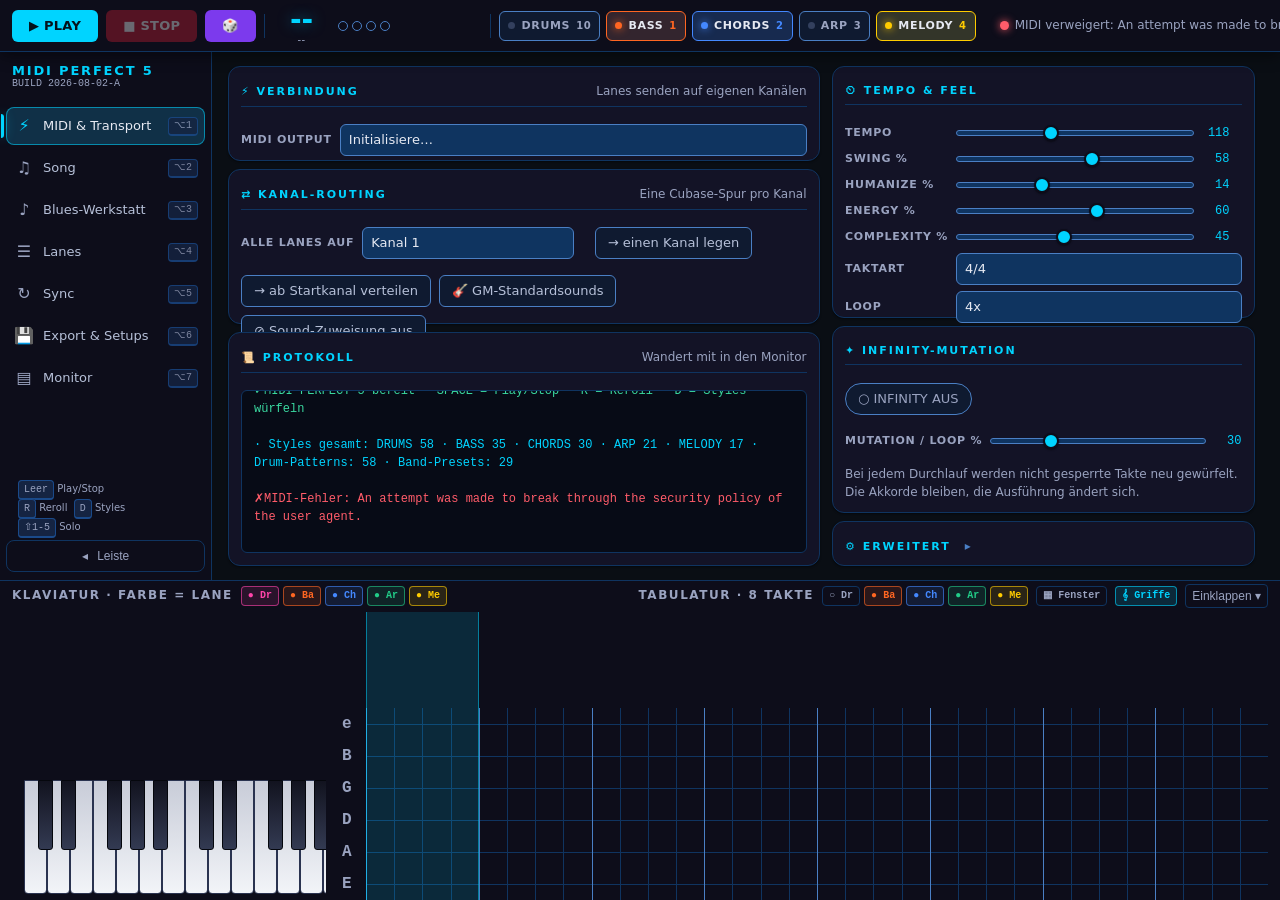
==== MIDI PERFECT 5.html @ cfafe973 "MIDI PERFECT 5 — Erstimport Einzeldatei-App plus Werkstatt-Quellen (build.py, engine.js, import.js, " ====
<!DOCTYPE html>
<html lang="de"><head><meta charset="UTF-8">
<title>MIDI PERFECT 5</title>
<meta name="viewport" content="width=device-width, initial-scale=1">
<style>
/* ============================================================================
   MIDI PERFECT 5 — Visuelles System und Layout
   Ein einzelner Stylesheet-Block, gedacht zum Einfügen in <style> der
   Single-File-HTML. Keine Abhängigkeiten, keine externen Schriften.
   Zielbrowser: Chrome/Edge (Web MIDI). Moderne CSS-Features ohne Fallback.

   Aufbau
     01 Tokens
     02 Registrierte Eigenschaften
     03 Grundlagen und Reset
     04 App-Raster (Transport / Seitenleiste / Inhalt / Piano)
     05 Transportleiste
     06 Seitenleiste
     07 Inhaltsbereich, Karten, Formularraster
     08 Bedienelemente
     09 Lane-Karte
     10 Takt-Kacheln, Vorschläge, Quintenzirkel
     11 Log, MIDI-Monitor, Kanal-Belegung
     12 Piano-Dock
     13 Hilfsklassen
     14 Bewegung reduzieren
   ========================================================================== */

/* ============================================================================
   01 TOKENS
   Alle Werte, die mehr als einmal vorkommen, stehen hier. Nichts im Rest der
   Datei greift auf rohe Hex-Werte zu — Ausnahme: die Lane-Identitätsfarben
   werden zusätzlich pro Lane über --lane gesetzt.
   ========================================================================== */
:root {
  color-scheme: dark;

  /* --- Flächen -------------------------------------------------------------
     Vier Ebenen, absichtlich flach gehalten: je tiefer die Fläche liegt,
     desto dunkler. Der Inhaltsbereich ist die HELLSTE grosse Fläche nicht —
     die Karten sind es. Das lenkt den Blick auf die Bedienelemente. */
  --c-app:        #0a0e14;   /* Fensterfläche hinter dem Inhalt              */
  --c-rail:       #0d0d1a;   /* Transportleiste, Seitenleiste, Piano-Dock    */
  --c-panel:      #131326;   /* Karten                                       */
  --c-panel-2:    #0f1a30;   /* verschachtelte Blöcke, Lane-Karten           */
  --c-sunken:     #070b16;   /* Log, Monitor — tiefer als alles andere       */
  --c-field:      #0f3460;   /* Füllung von select/input                     */
  --c-field-hi:   #14417a;   /* Füllung im Hover                             */

  /* --- Rahmen --------------------------------------------------------------
     KORREKTUR gegenüber MIDI PERFECT 2: der Bestandsrahmen #1a4a8a erreicht
     gegen die Kartenfläche nur 2.08:1 und verfehlt damit WCAG 1.4.11 (3:1 für
     die Grenze eines Bedienelements). #1a4a8a bleibt als rein dekorative
     Trennlinie erhalten; jede Grenze, die ein Bedienelement identifiziert,
     nutzt --c-border-ctl (#4a7fc4 = 4.46:1 gegen Karte, 3.05:1 gegen die
     Feldfüllung). */
  --c-border:      #1a4a8a;  /* dekorativ, trennt ohne zu bedeuten           */
  --c-border-soft: #0f3460;  /* Kartenkante, Abschnittslinien                */
  --c-border-ctl:  #4a7fc4;  /* Grenze aller Bedienelemente — 3:1 geprüft    */
  --c-border-hi:   #6f9fdb;  /* Hover-Grenze                                 */

  /* --- Text ----------------------------------------------------------------
     KORREKTUR: die Bestandswerte #5a5a72 (1.87:1) und #6b7796 (3.95:1) sind
     unlesbar bzw. grenzwertig. Die Skala hat nur noch drei Stufen, die
     unterste liegt bei 4.98:1 auf der hellsten Fläche. */
  --c-text:        #e6e9f2;  /* 11.9:1 auf Karte                             */
  --c-text-dim:    #b6c0d8;  /* 9.4:1  — Zweitrangiges, Hilfetext            */
  --c-text-mute:   #9aa3c0;  /* 7.3:1 auf Karte, 4.98:1 auf Feldfüllung      */
  --c-text-on-accent: #04121b; /* Text auf gefüllten Akzentflächen           */
  --c-text-disabled: #6f7a94;

  /* --- Akzent und Semantik ------------------------------------------------- */
  --c-accent:      #00d4ff;  /* Cyan, Leitfarbe                              */
  --c-accent-dim:  #0e6fa8;  /* Cyan gedeckt, für Verläufe                   */
  --c-accent-wash: color-mix(in srgb, var(--c-accent) 14%, transparent);
  --c-violet:      #a855f7;  /* Sekundär-Akzent (Mutation, Reharmonisierung) */
  --c-violet-text: #c9a6ff;  /* 9.0:1 — Violett als Schriftfarbe             */
  --c-violet-solid:#7c3aed;  /* gefüllte Fläche, Weiss darauf 5.70:1         */
  --c-ok:          #3ad9a0;
  --c-ok-solid:    #16794f;  /* Weiss darauf 5.41:1                          */
  --c-warn:        #ffcc00;
  --c-err:         #ff5c6a;  /* KORREKTUR: #ff4455 als Schrift nur 5.41:1 —  */
                             /* als Schrift ok, aber #ff5c6a liest sich auf  */
                             /* der Feldfüllung noch mit 4.16:1              */
  --c-err-solid:   #c81e33;  /* Weiss darauf 5.69:1 (statt #ff4455 = 3.38:1) */

  /* --- Lane-Identität (FIX, trägt Bedeutung, nie ändern) ------------------- */
  --lane-drums:  #ff44aa;
  --lane-bass:   #ff6622;
  --lane-chords: #4488ff;
  --lane-arp:    #22cc88;
  --lane-melody: #ffcc00;

  /* --- Fokus ---------------------------------------------------------------
     Zweifarbiger Ring: innen ein dunkler Trennring, aussen Hellcyan. So bleibt
     der Ring sowohl auf der dunklen Karte als auch auf einer cyanfarbenen
     Knopffläche sichtbar. Fokus wird NIE nur über Farbe angezeigt. */
  --c-focus:      #8ee9ff;
  --c-focus-halo: #04121b;
  --focus-w:      2px;

  /* --- Abstände (4er-Skala, zwei Zwischenschritte für Dichte) -------------- */
  --sp-0:  2px;
  --sp-1:  4px;
  --sp-2:  6px;
  --sp-3:  8px;
  --sp-4: 12px;
  --sp-5: 16px;
  --sp-6: 20px;
  --sp-7: 24px;
  --sp-8: 32px;

  /* --- Radien -------------------------------------------------------------- */
  --r-1: 4px;
  --r-2: 6px;
  --r-3: 8px;
  --r-4: 12px;
  --r-pill: 999px;

  /* --- Schrift -------------------------------------------------------------
     Systemstapel, keine Webfonts. Zahlen überall tabellarisch, damit der
     Takt-Zähler und die Reglerwerte nicht springen. */
  --ff: system-ui, "Segoe UI", -apple-system, Roboto, Arial, sans-serif;
  --ff-mono: ui-monospace, "Cascadia Mono", Menlo, Consolas, monospace;

  --fs-micro: 0.625rem;   /* 10px — nur Zahlen und <kbd>, nie Fliesstext     */
  --fs-tiny:  0.6875rem;  /* 11px — Feld-Etiketten in Grossbuchstaben        */
  --fs-sm:    0.75rem;    /* 12px — Hilfetext, Log                          */
  --fs-md:    0.8125rem;  /* 13px — Standard für Bedienelemente             */
  --fs-base:  0.875rem;   /* 14px — Fliesstext                              */
  --fs-lg:    1rem;
  --fs-xl:    1.25rem;
  --fs-ctr:   1.75rem;    /* Takt-Zähler                                    */

  --lh-tight: 1.2;
  --lh-base:  1.5;

  /* --- Schatten ------------------------------------------------------------
     Kein Leuchten als Standard. Das Bestandsdesign legte auf jede Karte einen
     cyanfarbenen Glow — bei sieben Bereichen erzeugt das Unruhe. Glow bleibt
     dem aktiven Zustand und dem Transport vorbehalten. */
  --sh-1: 0 1px 2px rgb(0 0 0 / .45);
  --sh-2: 0 4px 14px rgb(0 0 0 / .45);
  --sh-3: 0 12px 34px rgb(0 0 0 / .6);
  --glow-accent: 0 0 12px color-mix(in srgb, var(--c-accent) 45%, transparent);
  --glow-lane:   0 0 10px color-mix(in srgb, var(--lane, var(--c-accent)) 55%, transparent);

  /* --- Bewegung ------------------------------------------------------------ */
  --t-fast: 90ms;
  --t-base: 150ms;
  --t-slow: 240ms;
  --ease: cubic-bezier(.4, 0, .2, 1);

  /* --- Layout-Masse --------------------------------------------------------
     Höhenbudget bei 1440x900 (Vollbild):
       900 - 52 (Transport) - 104 (Piano) = 744px für den Inhalt,
       abzüglich 2x14px Polsterung = 716px netto.
     Im Fenstermodus (~790px Viewport) bleiben 606px; das Piano lässt sich
     dann auf 30px einklappen und man ist wieder bei 680px. */
  --h-transport:   52px;
  --w-rail:       200px;
  --w-rail-min:    56px;
  --h-piano:      232px;
  --h-piano-min:   30px;
  --pad-content:   14px;

  --h-ctl:      32px;   /* Mindest-Klickziel, gilt für ALLE Bedienelemente   */
  --h-ctl-lg:   38px;   /* Transport-Hauptknöpfe                            */
  --thumb:      18px;   /* Reglergriff, Vorgabe war mindestens 16px         */
  --track:       6px;

  /* Breite der Etikettenspalte im Formularraster. Englische Beschriftungen
     sind rund 20% länger — statt eines festen Wertes deckelt fit-content()
     die Spalte, sodass lange Etiketten umbrechen statt das Raster zu sprengen. */
  --label-max: 9.5rem;
}

/* Englisch: mehr Deckel für die Etikettenspalte, gleiche Rasterstruktur.
   Wird über <html lang="en"> oder [data-lang="en"] geschaltet. */
:root:lang(en),
:root[data-lang="en"] { --label-max: 11.5rem; }

/* Dichtemodus als Design-Token höherer Ordnung. Container-Stilabfragen weiter
   unten reagieren darauf, ohne dass Markup-Klassen nötig sind. */
:root { --density: kompakt; }

/* ============================================================================
   02 REGISTRIERTE EIGENSCHAFTEN
   --lane und --fill müssen typisiert sein, damit sie animierbar bzw. in
   Verläufen interpolierbar sind.
   ========================================================================== */
@property --lane {
  syntax: "<color>"; inherits: true; initial-value: #00d4ff;
}
@property --fill {
  syntax: "<percentage>"; inherits: false; initial-value: 0%;
}

/* ============================================================================
   03 GRUNDLAGEN
   ========================================================================== */
*, *::before, *::after { box-sizing: border-box; }

/* interpolate-size erlaubt Übergänge auf height:auto — genutzt vom Piano-Dock
   und von einklappbaren Karten. */
html { interpolate-size: allow-keywords; }

html, body { block-size: 100%; }

body {
  margin: 0;
  background: var(--c-app);
  color: var(--c-text);
  font-family: var(--ff);
  font-size: var(--fs-base);
  line-height: var(--lh-base);
  font-variant-numeric: tabular-nums;
  accent-color: var(--c-accent);
  overflow: clip;              /* Die Seite selbst scrollt nie. */
  -webkit-font-smoothing: antialiased;
}

/* Bündigere Etiketten ohne Zeilenkasten-Überhang; spart in dichten Rastern
   pro Zeile rund 2px. Nur wo unterstützt. */
@supports (text-box: trim-both cap alphabetic) {
  .lbl, .card-title, .rail-item, .chip, .btn { text-box: trim-both cap alphabetic; }
}

::selection { background: color-mix(in srgb, var(--c-accent) 35%, transparent); }

/* Rollbalken sind Teil des Themas, nicht des Betriebssystems. */
* {
  scrollbar-width: thin;
  scrollbar-color: var(--c-border-ctl) transparent;
}

kbd {
  font-family: var(--ff-mono);
  font-size: var(--fs-micro);
  line-height: 1;
  padding: 3px 5px;
  border-radius: var(--r-1);
  background: #152442;
  border: 1px solid var(--c-border);
  border-block-end-width: 2px;
  color: var(--c-text-mute);   /* 6.14:1 */
  white-space: nowrap;
}

/* --- Fokus, global -------------------------------------------------------
   :focus-visible statt :focus, damit Mausklicks keinen Ring hinterlassen.
   Der Ring ist eine Kontur PLUS ein dunkler Innenring — er trägt für sich
   allein, unabhängig von Farbwahrnehmung. */
:where(a, button, select, input, textarea, summary, [tabindex]):focus-visible,
.chip:focus-visible,
.rail-item:focus-visible {
  outline: var(--focus-w) solid var(--c-focus);
  outline-offset: 2px;
  box-shadow: 0 0 0 2px var(--c-focus-halo);
  z-index: 3;                  /* Ring niemals von Nachbarn überdeckt. */
}
/* Tastaturfokus im Inhalt darf nicht am Rand kleben. */
.content { scroll-padding: var(--sp-6); }

/* ============================================================================
   04 APP-RASTER
   Zwei Spalten, drei Zeilen. Transport und Piano spannen über beide Spalten,
   damit Transport und Klaviatur unabhängig vom Bereich stehen bleiben.

     +----------------------------------------------+  52px
     |               transport                      |
     +--------+-------------------------------------+
     | rail   |            content                  |  1fr
     |        |                                     |
     +--------+-------------------------------------+
     |               piano                          |  104px
     +----------------------------------------------+
   ========================================================================== */
.app {
  display: grid;
  block-size: 100dvb;
  grid-template-columns: var(--w-rail) minmax(0, 1fr);
  grid-template-rows: var(--h-transport) minmax(0, 1fr) auto;
  grid-template-areas:
    "transport transport"
    "rail      content"
    "piano     piano";
  transition: grid-template-columns var(--t-slow) var(--ease);
}
/* Seitenleiste eingeklappt: nur noch Symbole. :has() spart eine Klasse am
   Wurzelelement — der Zustand lebt am Schalter, wo er hingehört. */
.app:has(.rail-toggle[aria-expanded="false"]) { --w-rail: var(--w-rail-min); }

.transport { grid-area: transport; }
.rail      { grid-area: rail; }
.content   { grid-area: content; }
.piano-dock{ grid-area: piano; }

/* ============================================================================
   05 TRANSPORTLEISTE
   Steht immer. Enthält nur, was beim Spielen im Blick bleiben muss:
   Play/Stop/Reroll, Takt-Zähler, vier Beat-Punkte, fünf Lane-Kürzel,
   Sprachumschalter. Alles Weitere gehört in den Inhalt.
   ========================================================================== */
.transport {
  display: flex;
  align-items: center;
  gap: var(--sp-3);
  padding-inline: var(--sp-4);
  background: var(--c-rail);
  border-block-end: 1px solid var(--c-border-soft);
  box-shadow: var(--sh-2);
  position: relative;
  z-index: 40;
}
/* Läuft die Wiedergabe, bekommt die Leiste eine cyanfarbene Oberkante —
   peripher wahrnehmbar, ohne dass man hinsehen muss. */
.transport::after {
  content: "";
  position: absolute; inset-inline: 0; inset-block-start: 0;
  block-size: 2px;
  background: var(--c-accent);
  box-shadow: var(--glow-accent);
  opacity: 0;
  transition: opacity var(--t-base) var(--ease);
}
.app[data-playing="true"] .transport::after { opacity: 1; }

.transport-sep {
  inline-size: 1px; block-size: 24px;
  background: var(--c-border-soft);
  flex: none;
}
.transport-spacer { flex: 1 1 auto; min-inline-size: var(--sp-3); }

/* --- Takt-Zähler ---------------------------------------------------------- */
.counter {
  display: grid;
  justify-items: center;
  align-content: center;
  min-inline-size: 6.5ch;          /* ch statt px: hält bei "128.4" die Breite */
  padding-inline: var(--sp-2);
  line-height: 1;
}
.counter-bar {
  font-size: var(--fs-ctr);
  font-weight: 700;
  color: var(--c-accent);
  letter-spacing: .02em;
  text-shadow: 0 0 14px color-mix(in srgb, var(--c-accent) 50%, transparent);
}
.counter-sub {
  font-size: var(--fs-micro);
  color: var(--c-text-mute);
  letter-spacing: .08em;
  text-transform: uppercase;
}

/* --- Beat-Punkte ---------------------------------------------------------- */
.beats { display: flex; gap: var(--sp-2); flex: none; }
.beat {
  inline-size: 12px; block-size: 12px;
  border-radius: 50%;
  background: transparent;
  border: 2px solid var(--c-border-ctl);   /* 4.7:1 gegen die Leiste */
  transition: background var(--t-fast) linear, box-shadow var(--t-fast) linear;
}
.beat.is-on {
  background: var(--c-accent);
  border-color: var(--c-accent);
  box-shadow: var(--glow-accent);
}
/* Die Eins ist grösser — die Taktgrenze erkennt man so aus dem Augenwinkel. */
.beat:first-child { inline-size: 14px; block-size: 14px; }

/* --- Lane-Kürzel ---------------------------------------------------------- */
.transport-lanes { display: flex; gap: var(--sp-1); flex: none; }
.lane-key {
  --lane: var(--c-accent);
  display: inline-flex; align-items: center; gap: var(--sp-1);
  block-size: var(--h-ctl);
  padding-inline: var(--sp-3);
  border-radius: var(--r-2);
  background: var(--c-panel-2);
  border: 1px solid var(--c-border-ctl);
  color: var(--c-text-dim);
  font: 600 var(--fs-tiny)/1 var(--ff);
  letter-spacing: .08em;
  cursor: pointer;
  transition: border-color var(--t-base) var(--ease),
              color var(--t-base) var(--ease),
              background var(--t-base) var(--ease);
}
.lane-key::before {                       /* Zustandspunkt */
  content: "";
  inline-size: 8px; block-size: 8px; border-radius: 50%;
  background: var(--c-border-ctl);
  transition: background var(--t-base) var(--ease), box-shadow var(--t-base) var(--ease);
}
.lane-key:hover { border-color: var(--lane); color: var(--c-text); }
.lane-key[aria-pressed="true"] {
  background: color-mix(in srgb, var(--lane) 16%, var(--c-panel-2));
  border-color: var(--lane);
  color: var(--c-text);
}
.lane-key[aria-pressed="true"]::before {
  background: var(--lane);
  box-shadow: var(--glow-lane);
}
.lane-key kbd { margin-inline-start: var(--sp-1); }

/* --- Sprachumschalter ----------------------------------------------------- */
.lang-toggle {
  display: inline-flex; align-items: center;
  block-size: var(--h-ctl);
  padding-inline: var(--sp-3);
  border-radius: var(--r-2);
  background: transparent;
  border: 1px solid var(--c-border-ctl);
  color: var(--c-text-dim);
  font: 600 var(--fs-tiny)/1 var(--ff);
  letter-spacing: .1em;
  cursor: pointer;
}
.lang-toggle b { color: var(--c-accent); font-weight: 700; }
.lang-toggle:hover { border-color: var(--c-border-hi); color: var(--c-text); }

/* ============================================================================
   06 SEITENLEISTE
   Sieben Bereiche, feste Reihenfolge, Ziffer 1-7 als Kürzel. Der aktive
   Eintrag wird über DREI Merkmale markiert: Farbe, Füllung und eine
   Randmarke — nicht über Farbe allein.
   ========================================================================== */
.rail {
  display: flex;
  flex-direction: column;
  gap: var(--sp-1);
  padding: var(--sp-3) var(--sp-2);
  background: var(--c-rail);
  border-inline-end: 1px solid var(--c-border-soft);
  overflow: clip;
  container-type: inline-size;
  z-index: 30;
}
.rail-brand {
  display: flex; align-items: center; gap: var(--sp-2);
  padding: var(--sp-1) var(--sp-2) var(--sp-4);
  color: var(--c-accent);
  font: 700 var(--fs-md)/1 var(--ff);
  letter-spacing: .14em;
  white-space: nowrap;
}
.rail-brand small {
  display: block;
  font: 400 var(--fs-micro)/1.4 var(--ff-mono);
  letter-spacing: 0;
  color: var(--c-text-mute);
}

.rail-item {
  display: grid;
  grid-template-columns: 22px minmax(0, 1fr) auto;
  align-items: center;
  gap: var(--sp-3);
  min-block-size: 38px;
  padding-inline: var(--sp-2);
  border: 1px solid transparent;
  border-radius: var(--r-3);
  background: none;
  color: var(--c-text-dim);
  font: 500 var(--fs-md)/1.15 var(--ff);
  text-align: start;
  cursor: pointer;
  position: relative;
  transition: background var(--t-base) var(--ease),
              color var(--t-base) var(--ease),
              border-color var(--t-base) var(--ease);
}
.rail-item .ico {
  font-size: var(--fs-lg);
  line-height: 1;
  text-align: center;
  color: var(--c-text-mute);
  transition: color var(--t-base) var(--ease);
}
.rail-item .label { overflow: hidden; text-overflow: ellipsis; white-space: nowrap; }
.rail-item kbd { opacity: .8; }

.rail-item:hover {
  background: color-mix(in srgb, var(--c-accent) 8%, transparent);
  color: var(--c-text);
  border-color: var(--c-border-soft);
}
.rail-item:hover .ico { color: var(--c-text-dim); }

.rail-item[aria-current="page"] {
  background: color-mix(in srgb, var(--c-accent) 15%, var(--c-panel));
  border-color: color-mix(in srgb, var(--c-accent) 55%, transparent);
  color: var(--c-text);
  font-weight: 600;
}
.rail-item[aria-current="page"] .ico { color: var(--c-accent); }
/* Randmarke: zweites, farbunabhängiges Merkmal des aktiven Zustands. */
.rail-item[aria-current="page"]::before {
  content: "";
  position: absolute;
  inset-block: 6px;
  inset-inline-start: calc(var(--sp-2) * -1);
  inline-size: 3px;
  border-radius: 0 var(--r-1) var(--r-1) 0;
  background: var(--c-accent);
  box-shadow: var(--glow-accent);
}

/* Der Bereich mit ungespeicherten/aktiven Sonderzuständen bekommt einen Punkt
   (z.B. Infinity läuft, Clock sendet). Attribut statt Klasse. */
.rail-item[data-flag]::after {
  content: "";
  inline-size: 6px; block-size: 6px; border-radius: 50%;
  background: var(--c-violet);
  justify-self: end;
}
.rail-item[data-flag="ok"]::after   { background: var(--c-ok); }
.rail-item[data-flag="warn"]::after { background: var(--c-warn); }
.rail-item[data-flag="err"]::after  { background: var(--c-err); }

.rail-spacer { flex: 1 1 auto; }

.rail-toggle {
  display: flex; align-items: center; justify-content: center; gap: var(--sp-2);
  min-block-size: var(--h-ctl);
  border: 1px solid var(--c-border-soft);
  border-radius: var(--r-3);
  background: none;
  color: var(--c-text-mute);
  font-size: var(--fs-sm);
  cursor: pointer;
}
.rail-toggle:hover { color: var(--c-text); border-color: var(--c-border-ctl); }

/* Eingeklappt: Container-Abfrage statt Klassenkaskade. Unter 96px Breite
   verschwinden Beschriftung und Kürzel, das Symbol zentriert sich. */
@container (inline-size < 96px) {
  .rail-item { grid-template-columns: 1fr; justify-items: center; padding-inline: 0; }
  .rail-item .label, .rail-item kbd { display: none; }
  .rail-brand { justify-content: center; }
  .rail-brand span, .rail-brand small { display: none; }
  .rail-toggle .label { display: none; }
}

/* Beschriftung als angeheftete Sprechblase, wenn die Leiste eingeklappt ist.
   Anchor Positioning erspart die Berechnung in JS. */
/* anchor-scope begrenzt den Namen auf den jeweiligen Eintrag — ohne das
   würden alle Sprechblasen am letzten Eintrag hängen. */
.rail-item { anchor-name: --rail-anchor; anchor-scope: --rail-anchor; }
.rail-item .tip {
  position: fixed;
  position-anchor: --rail-anchor;
  position-area: inline-end center;
  margin-inline-start: var(--sp-2);
  padding: var(--sp-1) var(--sp-3);
  border-radius: var(--r-2);
  background: var(--c-panel);
  border: 1px solid var(--c-border-ctl);
  box-shadow: var(--sh-3);
  color: var(--c-text);
  font-size: var(--fs-sm);
  white-space: nowrap;
  opacity: 0; pointer-events: none;
  transition: opacity var(--t-fast) var(--ease);
}
@container (inline-size < 96px) {
  .rail-item:hover .tip, .rail-item:focus-visible .tip { opacity: 1; }
}

/* ============================================================================
   07 INHALTSBEREICH, KARTEN, FORMULARRASTER
   Genau ein Bereich ist sichtbar. Der Inhalt scrollt nur im Notfall — die
   Bereichslayouts sind so gerechnet, dass sie in 716px Höhe passen.
   ========================================================================== */
.content {
  padding: var(--pad-content) var(--sp-5);
  overflow: hidden auto;
  scrollbar-gutter: stable;
  overscroll-behavior: contain;
  background: var(--c-app);
  position: relative;
}
/* Bereiche werden über [hidden] geschaltet, nicht über display-Klassen —
   dann greifen auch Suchfunktion und Fokusreihenfolge korrekt. */
.view[hidden] { display: none; }
.view {
  display: grid;
  gap: var(--sp-4);
  align-content: start;
  min-block-size: 100%;
  animation: view-in var(--t-slow) var(--ease);
}
@keyframes view-in { from { opacity: 0; translate: 0 6px; } }

/* Bereichslayouts. Spaltenzahlen sind auf 1212px netto Inhaltsbreite
   gerechnet — Begründung steht in SPEC.md. */
.view--midi   { grid-template-columns: 7fr 5fr; }
/* Song: erste Spalte fest für den Quintenzirkel, dahinter zwei gleiche
   Spalten. Akkordzeile und Takt-Kacheln spannen mit .card--full über alle
   drei — sonst passt der Bereich bei 32 Takten nicht in 716px. */
.view--song   { grid-template-columns: 300px repeat(2, minmax(0, 1fr)); }
.view--blues  { grid-template-columns: repeat(3, minmax(0, 1fr)); }
.view--lanes  { grid-template-columns: minmax(0, 1fr); gap: var(--sp-3); }
.view--sync   { grid-template-columns: repeat(3, minmax(0, 1fr)); }
.view--export { grid-template-columns: repeat(2, minmax(0, 1fr)); }
/* Monitor: Kopfzeile fest, darunter zwei gleich hohe Protokollflächen, die
   den Rest ausfüllen. minmax(0,1fr) ist Pflicht, sonst wachsen sie über den
   Container hinaus. */
.view--monitor {
  grid-template-columns: repeat(2, minmax(0, 1fr));
  grid-template-rows: auto minmax(0, 1fr);
  block-size: 100%;
}

/* --- Karte ---------------------------------------------------------------- */
.card {
  display: flex;
  flex-direction: column;
  gap: var(--sp-3);
  min-inline-size: 0;
  min-block-size: 0;
  padding: var(--sp-3) var(--sp-4) var(--sp-4);
  background: var(--c-panel);
  border: 1px solid var(--c-border-soft);
  border-radius: var(--r-4);
  box-shadow: var(--sh-1);
  container: card / inline-size;
}
/* Spalte aus mehreren Karten innerhalb eines Bereichs. Direktes Kind von
   .view, damit die Rasterspalten des Bereichs erhalten bleiben. */
.col {
  display: grid;
  gap: var(--sp-4);
  align-content: start;
  min-inline-size: 0;
  min-block-size: 0;
}
.col--fill { grid-template-rows: auto auto minmax(0, 1fr); align-content: stretch; }

.card--flush { padding: 0; overflow: clip; }
.card--fill  { min-block-size: 0; }          /* füllt die Rasterzeile        */
.card--span2 { grid-column: span 2; }
.card--span3 { grid-column: span 3; }
.card--full  { grid-column: 1 / -1; }

.card-title {
  display: flex; align-items: baseline; gap: var(--sp-3);
  padding-block-end: var(--sp-2);
  border-block-end: 1px solid var(--c-border-soft);
  color: var(--c-accent);
  font: 700 var(--fs-tiny)/1.3 var(--ff);
  letter-spacing: .18em;
  text-transform: uppercase;
}
.card-title .hint {
  margin-inline-start: auto;
  color: var(--c-text-mute);
  font: 400 var(--fs-sm)/1.3 var(--ff);
  letter-spacing: 0;
  text-transform: none;
  text-align: end;
}
/* Einklappbare Karte über <details>. Der Pfeil ist ein Unicode-Zeichen, kein
   Emoji und kein Bild. */
details.card > summary { list-style: none; cursor: pointer; }
details.card > summary::-webkit-details-marker { display: none; }
details.card > summary .card-title::after {
  content: "\25BE"; margin-inline-start: var(--sp-2);
  color: var(--c-border-ctl); font-size: var(--fs-sm);
}
details.card:not([open]) > summary .card-title { border-block-end: none; padding-block-end: 0; }
details.card:not([open]) > summary .card-title::after { content: "\25B8"; }

/* Abschnittsüberschrift innerhalb einer Karte — leichter als ein Kartentitel. */
.section-head {
  display: flex; align-items: center; gap: var(--sp-2);
  margin-block-start: var(--sp-1);
  color: var(--c-text-dim);
  font: 600 var(--fs-tiny)/1.3 var(--ff);
  letter-spacing: .12em;
  text-transform: uppercase;
}
.section-head::after {
  content: ""; flex: 1 1 auto; block-size: 1px;
  background: var(--c-border-soft);
}

/* --- Formularraster -------------------------------------------------------
   Etikett und Bedienelement stehen NEBENEINANDER, nicht übereinander. Das
   spart pro Paar rund 17px Höhe — bei 14 Paaren eine ganze Kartenhöhe.
   Die Etikettenspalte ist inhaltsabhängig, aber gedeckelt: lange englische
   Beschriftungen brechen um, statt das Raster zu verschieben.               */
.form {
  display: grid;
  grid-template-columns: repeat(var(--cols, 1),
                          fit-content(var(--label-max)) minmax(0, 1fr));
  align-items: center;
  column-gap: var(--sp-3);
  row-gap: var(--sp-2);
}
.form--2 { --cols: 2; }
.form--3 { --cols: 3; }
.form--4 { --cols: 4; }
/* Spaltenabstand zwischen Paaren grösser als zwischen Etikett und Element,
   damit die Zuordnung eindeutig bleibt. */
.form--2, .form--3, .form--4 { column-gap: var(--sp-3); }
/* Jedes zweite Kind ist ein Bedienelement. Alle ausser dem letzten bekommen
   einen zusätzlichen Rechtsabstand — so ist der Abstand ZWISCHEN zwei Paaren
   grösser als der zwischen Etikett und Element und die Zuordnung bleibt
   eindeutig, ohne dass ein Wrapper-Element nötig wäre. */
.form--2 > *:nth-child(2n):not(:last-child),
.form--3 > *:nth-child(2n):not(:last-child),
.form--4 > *:nth-child(2n):not(:last-child) { margin-inline-end: var(--sp-4); }

.lbl {
  color: var(--c-text-mute);
  font: 600 var(--fs-tiny)/1.25 var(--ff);
  letter-spacing: .07em;
  text-transform: uppercase;
  text-wrap: balance;
  justify-self: start;
}
.lbl[data-required]::after { content: "\00A0*"; color: var(--c-warn); }

/* Ein Paar, das über die volle Rasterbreite geht (z.B. die Akkordzeile). */
.form > .span-all { grid-column: 2 / -1; }
.form > .row-all  { grid-column: 1 / -1; }

/* Stapelvariante für Fälle, in denen das Etikett zwingend über dem Element
   stehen muss (sehr breite Felder, Textbereiche). */
.field {
  display: grid; gap: var(--sp-1); min-inline-size: 0;
}
.field > .lbl { justify-self: start; }

/* Zeile aus gleichrangigen Elementen ohne Etiketten (Knopfgruppen). */
.row {
  display: flex; flex-wrap: wrap; align-items: center;
  gap: var(--sp-2);
}
.row--end { justify-content: flex-end; }
.row--tight { gap: var(--sp-1); }

/* Hilfetext. Immer --c-text-mute oder heller, nie kleiner als 12px. */
.hint {
  color: var(--c-text-mute);
  font-size: var(--fs-sm);
  line-height: 1.45;
  text-wrap: pretty;
}
.hint b { color: var(--c-text-dim); font-weight: 600; }
.hint--warn { color: var(--c-warn); }
.hint--ok   { color: var(--c-ok); }
.hint--err  { color: var(--c-err); }

/* Karte reagiert auf ihre eigene Breite: wird sie schmal (z.B. Seitenleiste
   aufgeklappt plus dreispaltiger Bereich), fällt das Formular auf eine
   Spalte zurück, statt Etiketten zu quetschen. */
@container card (inline-size < 340px) {
  .form--2, .form--3, .form--4 { --cols: 1; }
}
@container card (inline-size < 240px) {
  .form { grid-template-columns: minmax(0, 1fr); }
  .form > .lbl { grid-column: 1; }
}

/* ============================================================================
   08 BEDIENELEMENTE
   ========================================================================== */

/* --- select / input ------------------------------------------------------- */
select,
input[type="text"],
input[type="number"],
input[type="search"] {
  min-block-size: var(--h-ctl);
  inline-size: 100%;
  min-inline-size: 0;
  padding-inline: var(--sp-3);
  padding-block: 0;
  border: 1px solid var(--c-border-ctl);
  border-radius: var(--r-2);
  background: var(--c-field);
  color: var(--c-text);
  font: 400 var(--fs-md)/1 var(--ff);
  transition: border-color var(--t-base) var(--ease),
              background var(--t-base) var(--ease);
}
select {
  appearance: none;
  padding-inline-end: calc(var(--sp-3) + 14px);
  cursor: pointer;
  /* Unicode-Pfeil als Hintergrundzeichnung, kein Bild, kein Emoji. */
  background-image: linear-gradient(45deg, transparent 50%, var(--c-text-dim) 50%),
                    linear-gradient(135deg, var(--c-text-dim) 50%, transparent 50%);
  background-position: right 14px center, right 9px center;
  background-size: 5px 5px, 5px 5px;
  background-repeat: no-repeat;
}
select:hover,
input[type="text"]:hover,
input[type="number"]:hover { background-color: var(--c-field-hi); border-color: var(--c-border-hi); }
select:focus-visible,
input:focus-visible { border-color: var(--c-accent); }

input[type="text"], input[type="number"] { cursor: text; }
input::placeholder { color: var(--c-text-mute); opacity: 1; }

/* Zahlenfelder: schmal, rechtsbündig, ohne Spinner-Sprünge im Layout. */
input[type="number"] { text-align: end; }
.num-sm { inline-size: 5.5ch; }
.num-md { inline-size: 8ch; }

/* Monospace-Eingabe für die Akkordzeile — Zeichenbreite = Taktraster. */
.input-mono {
  font-family: var(--ff-mono);
  font-size: var(--fs-base);
  letter-spacing: .06em;
  min-block-size: var(--h-ctl-lg);
}

/* Ungültige Eingabe erst NACH Interaktion melden. */
input:user-invalid { border-color: var(--c-err); }
.form:has(input:user-invalid) .error-note { display: block; }
.error-note { display: none; color: var(--c-err); font-size: var(--fs-sm); }

:disabled,
[aria-disabled="true"] {
  opacity: .45;
  cursor: not-allowed;
  filter: saturate(.5);
}
select:disabled, input:disabled { background: var(--c-panel-2); color: var(--c-text-disabled); }

/* --- Regler ---------------------------------------------------------------
   Vollständig eigengezeichnet, weil accent-color weder Bahnhöhe noch
   Griffgrösse steuert. Der gefüllte Anteil kommt aus --fill; JS setzt
   el.style.setProperty('--fill', pct + '%') im input-Ereignis.            */
.slider {
  display: grid;
  grid-template-columns: minmax(0, 1fr) auto;
  align-items: center;
  gap: var(--sp-2);
  min-inline-size: 0;
}
input[type="range"] {
  appearance: none;
  inline-size: 100%;
  min-inline-size: 60px;
  block-size: var(--h-ctl);      /* Klickziel bleibt 32px hoch, sichtbare  */
  background: transparent;        /* Bahn ist schlanker.                    */
  cursor: pointer;
  margin: 0;
}
input[type="range"]::-webkit-slider-runnable-track {
  block-size: var(--track);
  border-radius: var(--r-pill);
  border: 1px solid var(--c-border-ctl);   /* 3:1-Grenze der Bahn */
  background:
    linear-gradient(90deg,
      var(--c-accent) 0 var(--fill),
      color-mix(in srgb, var(--c-border-ctl) 40%, var(--c-sunken)) var(--fill) 100%);
}
input[type="range"]::-webkit-slider-thumb {
  appearance: none;
  inline-size: var(--thumb); block-size: var(--thumb);
  margin-block-start: calc((var(--track) - var(--thumb)) / 2 - 1px);
  border-radius: 50%;
  background: linear-gradient(180deg, #ffffff 0%, var(--c-accent) 55%, var(--c-accent-dim) 100%);
  border: 1px solid var(--c-focus-halo);
  box-shadow: var(--sh-1);
  transition: scale var(--t-fast) var(--ease), box-shadow var(--t-fast) var(--ease);
}
input[type="range"]:hover::-webkit-slider-thumb { scale: 1.12; box-shadow: var(--glow-accent); }
input[type="range"]:active::-webkit-slider-thumb { scale: 1.2; }
input[type="range"]:disabled::-webkit-slider-thumb { background: var(--c-text-disabled); }

/* Regler in Lane-Farbe: --lane wird auf der Lane-Karte gesetzt und vererbt. */
.lane-card input[type="range"]::-webkit-slider-runnable-track {
  background:
    linear-gradient(90deg,
      var(--lane) 0 var(--fill),
      color-mix(in srgb, var(--c-border-ctl) 40%, var(--c-sunken)) var(--fill) 100%);
}
.lane-card input[type="range"]::-webkit-slider-thumb {
  background: linear-gradient(180deg, #ffffff 0%, var(--lane) 60%,
              color-mix(in srgb, var(--lane) 60%, #000) 100%);
}

/* Wertanzeige neben dem Regler. Feste Zeichenbreite, damit nichts springt. */
.slider-val {
  min-inline-size: 4ch;
  text-align: end;
  color: var(--c-accent);
  font: 600 var(--fs-md)/1 var(--ff-mono);
}
.lane-card .slider-val { color: var(--lane); }
.slider-val small { color: var(--c-text-mute); font-weight: 400; }

/* --- Schalter-Chip (an/aus) -----------------------------------------------
   Zustand über Füllung + Rahmen + führendes Unicode-Zeichen. Die Anwendung
   tauscht ● / ○ selbst aus; CSS verlässt sich nicht darauf.               */
.chip {
  display: inline-flex; align-items: center; gap: var(--sp-2);
  min-block-size: var(--h-ctl);
  padding-inline: var(--sp-3);
  border: 1px solid var(--c-border-ctl);
  border-radius: var(--r-pill);
  background: var(--c-panel-2);
  color: var(--c-text-dim);
  font: 500 var(--fs-md)/1 var(--ff);
  white-space: nowrap;
  cursor: pointer;
  user-select: none;
  transition: background var(--t-base) var(--ease),
              border-color var(--t-base) var(--ease),
              color var(--t-base) var(--ease);
}
.chip:hover { border-color: var(--c-border-hi); color: var(--c-text); }
.chip[aria-pressed="true"] {
  background: color-mix(in srgb, var(--c-accent) 18%, var(--c-panel-2));
  border-color: var(--c-accent);
  color: var(--c-accent);
}
.chip[aria-pressed="true"]:hover { background: color-mix(in srgb, var(--c-accent) 26%, var(--c-panel-2)); }

/* Semantische Chip-Varianten. */
.chip--lock[aria-pressed="true"] {
  background: color-mix(in srgb, var(--c-warn) 16%, var(--c-panel-2));
  border-color: var(--c-warn); color: var(--c-warn);
}
.chip--inf[aria-pressed="true"] {
  background: color-mix(in srgb, var(--c-violet) 20%, var(--c-panel-2));
  border-color: var(--c-violet); color: var(--c-violet-text);
}
.chip--lane[aria-pressed="true"] {
  background: color-mix(in srgb, var(--lane) 18%, var(--c-panel-2));
  border-color: var(--lane); color: var(--lane);
}
.chip--sm { min-block-size: var(--h-ctl); padding-inline: var(--sp-2); font-size: var(--fs-sm); }

/* --- Knöpfe ---------------------------------------------------------------
   Vier Rollen: primär (Cyan), sekundär (Umriss), gefährlich (Rot), Sonder
   (Violett/Grün). Alle gefüllten Flächen tragen kontrastgeprüfte Schrift:
   auf Cyan dunkel, auf Rot/Violett/Grün weiss.                            */
.btn {
  display: inline-flex; align-items: center; justify-content: center; gap: var(--sp-2);
  min-block-size: var(--h-ctl);
  padding-inline: var(--sp-4);
  border: 1px solid transparent;
  border-radius: var(--r-3);
  font: 600 var(--fs-md)/1 var(--ff);
  letter-spacing: .04em;
  white-space: nowrap;
  cursor: pointer;
  transition: background var(--t-base) var(--ease),
              border-color var(--t-base) var(--ease),
              box-shadow var(--t-base) var(--ease),
              translate var(--t-fast) var(--ease);
}
.btn:active:not(:disabled) { translate: 0 1px; }

.btn--primary {
  background: linear-gradient(160deg, var(--c-accent), var(--c-accent-dim));
  color: var(--c-text-on-accent);            /* 10.7:1 */
  box-shadow: var(--sh-1);
}
.btn--primary:hover:not(:disabled) { box-shadow: var(--sh-1), var(--glow-accent); }

.btn--secondary {
  background: var(--c-panel-2);
  border-color: var(--c-border-ctl);
  color: var(--c-text);
}
.btn--secondary:hover:not(:disabled) {
  background: color-mix(in srgb, var(--c-accent) 10%, var(--c-panel-2));
  border-color: var(--c-border-hi);
}

.btn--danger {
  background: var(--c-err-solid);             /* Weiss darauf 5.69:1 */
  color: #ffffff;
}
.btn--danger:hover:not(:disabled) { background: color-mix(in srgb, var(--c-err-solid) 80%, #fff); }

.btn--violet { background: var(--c-violet-solid); color: #ffffff; }   /* 5.70:1 */
.btn--violet:hover:not(:disabled) { background: color-mix(in srgb, var(--c-violet-solid) 82%, #fff); }

.btn--ok { background: var(--c-ok-solid); color: #ffffff; }           /* 5.41:1 */
.btn--ok:hover:not(:disabled) { background: color-mix(in srgb, var(--c-ok-solid) 80%, #fff); }

.btn--ghost {
  background: none; border-color: var(--c-border-soft); color: var(--c-text-dim);
}
.btn--ghost:hover:not(:disabled) { color: var(--c-text); border-color: var(--c-border-ctl); }

.btn--lg { min-block-size: var(--h-ctl-lg); padding-inline: var(--sp-5); font-size: var(--fs-base); }
.btn--icon { padding-inline: 0; inline-size: var(--h-ctl); }
.btn--icon.btn--lg { inline-size: var(--h-ctl-lg); }

/* --- Segment-Umschalter ---------------------------------------------------
   Für sich gegenseitig ausschliessende Werte (Bars/Chord, Loop, Transport-
   befehl). Ersetzt Selects mit drei bis vier Optionen — ein Klick statt zwei.
   Markup: <div class="segment" role="radiogroup"> mit <button role="radio">. */
.segment {
  display: inline-flex;
  padding: 2px;
  border: 1px solid var(--c-border-ctl);
  border-radius: var(--r-3);
  background: var(--c-panel-2);
  min-block-size: var(--h-ctl);
}
.segment > button {
  appearance: none;
  min-block-size: calc(var(--h-ctl) - 6px);
  padding-inline: var(--sp-3);
  border: none;
  border-radius: var(--r-2);
  background: none;
  color: var(--c-text-dim);
  font: 500 var(--fs-md)/1 var(--ff);
  cursor: pointer;
  transition: background var(--t-base) var(--ease), color var(--t-base) var(--ease);
}
.segment > button:hover { color: var(--c-text); background: color-mix(in srgb, var(--c-accent) 10%, transparent); }
.segment > button[aria-checked="true"] {
  background: color-mix(in srgb, var(--c-accent) 22%, var(--c-panel));
  color: var(--c-accent);
  box-shadow: inset 0 0 0 1px var(--c-accent);
}

/* --- Statuszeile ---------------------------------------------------------- */
.status {
  display: inline-flex; align-items: center; gap: var(--sp-2);
  color: var(--c-text-dim);
  font-size: var(--fs-md);
}
.dot {
  inline-size: 9px; block-size: 9px; border-radius: 50%;
  background: var(--c-text-disabled);
  flex: none;
}
.dot--ok   { background: var(--c-ok);   box-shadow: 0 0 8px var(--c-ok); }
.dot--warn { background: var(--c-warn); box-shadow: 0 0 8px var(--c-warn); }
.dot--err  { background: var(--c-err);  box-shadow: 0 0 8px var(--c-err); }
/* Der Punkt allein reicht nicht — daneben steht immer Text. Fällt der Text
   weg, blendet CSS ein Zeichen ein. */
.status:not(:has(.status-text))::after { content: "\2014"; color: var(--c-text-mute); }

/* ============================================================================
   09 LANE-KARTE
   Eine Zeile pro Lane. Kopf mit Identitätsfarbe und Schaltern, darunter ein
   12-Spalten-Raster für die Bedienelemente. Kein Etikett über dem Element,
   sondern darüber in Kleinschrift — hier ist die Spaltenzahl wichtiger als
   die Zeilenhöhe, weil neun bis zwölf Elemente nebeneinander müssen.
   ========================================================================== */
.lane-card {
  --lane: var(--c-accent);
  display: grid;
  gap: var(--sp-2);
  padding: var(--sp-2) var(--sp-3) var(--sp-3);
  border: 1px solid var(--c-border-soft);
  border-inline-start: 4px solid var(--lane);
  border-radius: var(--r-3);
  background: var(--c-panel-2);
  transition: opacity var(--t-base) var(--ease), filter var(--t-base) var(--ease);
  container: lane / inline-size;
}
.lane-card[data-lane="drums"]  { --lane: var(--lane-drums); }
.lane-card[data-lane="bass"]   { --lane: var(--lane-bass); }
.lane-card[data-lane="chords"] { --lane: var(--lane-chords); }
.lane-card[data-lane="arp"]    { --lane: var(--lane-arp); }
.lane-card[data-lane="melody"] { --lane: var(--lane-melody); }

/* Ausgeschaltete Lane: deutlich zurückgenommen, aber lesbar.
   Der Zustand wird über VIER Mittel gleichzeitig gezeigt — dunklere Fläche,
   entsättigte Farben, graue statt farbiger Kante, grauer Lane-Name — statt
   über eine einzige starke Deckkraftabsenkung. Grund: bei opacity .55 fällt
   der Etikettentext auf 3.2:1 und verfehlt WCAG AA. Bei .8 bleibt der
   schwächste Text bei 5.1:1 und der Zustand ist trotzdem eindeutig. */
.lane-card:has(.lane-power[aria-pressed="false"]) {
  opacity: .8;
  filter: saturate(.3);
  background: #0c1424;
  border-inline-start-color: var(--c-border-ctl);
  box-shadow: none;
}
.lane-card:has(.lane-power[aria-pressed="false"]) .lane-name { color: var(--c-text-dim); }
/* Der Ein/Aus-Schalter selbst bleibt voll gesättigt und lesbar. */
.lane-card:has(.lane-power[aria-pressed="false"]) .lane-power { filter: none; }

/* Solo blendet die anderen zurück, ohne sie auszuschalten. Graustufe statt
   Entsättigung — dadurch klar von "aus" unterscheidbar. */
.view--lanes:has(.lane-solo[aria-pressed="true"]) .lane-card:not(:has(.lane-solo[aria-pressed="true"])) {
  filter: grayscale(1);
  opacity: .82;
}

.lane-head {
  display: flex; align-items: center; gap: var(--sp-2);
  min-block-size: var(--h-ctl);
}
.lane-name {
  color: var(--lane);
  font: 700 var(--fs-md)/1 var(--ff);
  letter-spacing: .16em;
  min-inline-size: 6.5ch;
}
.lane-ch {
  color: var(--c-text-mute);
  font: 500 var(--fs-sm)/1 var(--ff-mono);
  margin-inline-start: auto;
}

/* 12 Spalten. Style spannt 3, Sound 2, alles andere 1. Bei 1188px nutzbarer
   Breite ergibt das 91px pro Spur — genug für einen Regler mit Wertanzeige. */
.lane-controls {
  display: grid;
  grid-template-columns: repeat(12, minmax(0, 1fr));
  column-gap: var(--sp-2);
  row-gap: var(--sp-2);
  align-items: end;
}
.lane-controls > .field { gap: 2px; }
.lane-controls > .field > .lbl { font-size: var(--fs-micro); letter-spacing: .05em; }
.span-2 { grid-column: span 2; }
.span-3 { grid-column: span 3; }
.span-4 { grid-column: span 4; }

/* Wird die Lane schmal (Seitenleiste offen + schmaler Bildschirm), fallen
   die Spuren zusammen statt zu überlaufen. */
@container lane (inline-size < 900px) {
  .lane-controls { grid-template-columns: repeat(6, minmax(0, 1fr)); }
}
@container lane (inline-size < 520px) {
  .lane-controls { grid-template-columns: repeat(3, minmax(0, 1fr)); }
}

/* ============================================================================
   10 TAKT-KACHELN, VORSCHLÄGE, QUINTENZIRKEL
   ========================================================================== */
.bars {
  display: grid;
  grid-template-columns: repeat(auto-fill, minmax(74px, 1fr));
  gap: var(--sp-2);
}
.bar-cell {
  position: relative;
  min-block-size: 46px;
  padding: var(--sp-1) var(--sp-2);
  border: 1px solid var(--c-border-ctl);
  border-radius: var(--r-2);
  background: var(--c-field);
  color: var(--c-text);
  text-align: center;
  cursor: pointer;
  transition: background var(--t-base) var(--ease), border-color var(--t-base) var(--ease);
}
.bar-cell .n {
  display: block;
  font: 500 var(--fs-micro)/1.2 var(--ff-mono);
  color: var(--c-text-mute);           /* 4.98:1 auf der Feldfüllung */
}
.bar-cell .name { display: block; font: 700 var(--fs-base)/1.2 var(--ff); }
.bar-cell .fn   { display: block; font: 700 var(--fs-micro)/1.2 var(--ff); color: var(--c-violet-text); }
.bar-cell:hover { border-color: var(--c-border-hi); background: var(--c-field-hi); }
.bar-cell[aria-current="true"] {
  border-color: var(--c-accent);
  background: color-mix(in srgb, var(--c-accent) 20%, var(--c-field));
  box-shadow: var(--glow-accent);
}
.bar-cell[aria-current="true"] .name { color: var(--c-accent); }
/* Gesperrter Takt: gelbe Kante plus Schlosszeichen oben rechts. */
.bar-cell[data-locked]::after {
  content: "\1F512";
  position: absolute; inset-block-start: -7px; inset-inline-end: -4px;
  font-size: var(--fs-micro);
}
.bar-cell[data-locked] {
  border-color: var(--c-warn);
  background: color-mix(in srgb, var(--c-warn) 12%, var(--c-field));
}

/* Vorschlagskacheln (nächster Akkord, Stufen). */
.suggest { display: flex; flex-wrap: wrap; gap: var(--sp-2); }
.sug {
  min-block-size: var(--h-ctl);
  min-inline-size: 62px;
  padding: var(--sp-1) var(--sp-3);
  border: 1px solid var(--c-border-ctl);
  border-radius: var(--r-2);
  background: var(--c-field);
  color: var(--c-text);
  text-align: center;
  cursor: pointer;
  transition: border-color var(--t-base) var(--ease), background var(--t-base) var(--ease);
}
.sug .deg  { display: block; font: 700 var(--fs-micro)/1.2 var(--ff); color: var(--c-violet-text); }
.sug .name { display: block; font: 600 var(--fs-md)/1.2 var(--ff); }
.sug:hover { border-color: var(--c-violet); background: color-mix(in srgb, var(--c-violet) 14%, var(--c-field)); }
/* Chromatischer Vorschlag: andere Farbe UND kursive Stufenbezeichnung. */
.sug[data-chromatic] .deg { color: var(--lane-bass); font-style: italic; }
.sug[data-chromatic]:hover { border-color: var(--lane-bass); }

/* Quintenzirkel: SVG bleibt quadratisch und schrumpft mit der Karte. */
.circle-of-fifths {
  inline-size: 100%;
  max-inline-size: 300px;
  aspect-ratio: 1;
  margin-inline: auto;
}
.circle-of-fifths .node { cursor: pointer; transition: opacity var(--t-fast) var(--ease); }
.circle-of-fifths .node:hover { opacity: .72; }
.circle-of-fifths .node:focus-visible { outline: var(--focus-w) solid var(--c-focus); }

/* Leitereigene Akkorde als kleine Marken. */
.key-chip {
  display: inline-block;
  padding: 2px var(--sp-2);
  margin: 2px 3px 2px 0;
  border: 1px solid var(--c-border-ctl);
  border-radius: var(--r-1);
  background: var(--c-field);
  color: var(--c-text-dim);
  font-size: var(--fs-sm);
}
.key-chip[data-tonic] { border-color: var(--c-accent); color: var(--c-accent); }

/* ============================================================================
   11 LOG, MIDI-MONITOR, KANAL-BELEGUNG
   ========================================================================== */
.log {
  min-block-size: 0;
  flex: 1 1 auto;
  overflow: auto;
  overscroll-behavior: contain;
  padding: var(--sp-2) var(--sp-3);
  border: 1px solid var(--c-border-soft);
  border-radius: var(--r-2);
  background: var(--c-sunken);
  font: 400 var(--fs-sm)/1.55 var(--ff-mono);
  color: var(--c-text-dim);          /* KORREKTUR: war #5a5a72 = 2.94:1 */
  scrollbar-gutter: stable;
}
.log > * { display: block; }
/* Semantik im Protokoll: Farbe UND ein vorangestelltes Zeichen, damit die
   Kategorie auch ohne Farbwahrnehmung erkennbar ist. */
.log .i::before  { content: "· ";  }
.log .ok::before { content: "\2713 "; }
.log .w::before  { content: "\26A0 "; }
.log .e::before  { content: "\2717 "; }
.log .m::before  { content: "\2726 "; }
.log .i  { color: var(--c-accent); }        /* 11.1:1 */
.log .ok { color: var(--c-ok); }            /* 10.9:1 */
.log .w  { color: var(--c-warn); }          /* 13.0:1 */
.log .e  { color: var(--c-err); }           /*  6.5:1 */
.log .m  { color: var(--c-violet-text); }   /*  9.0:1 */
.log .p  { color: var(--lane-bass); }       /*  8.3:1 */

/* MIDI-Monitor ist ein Log mit anderer Semantik — im Markup .log .monitor. */
.monitor { font-size: var(--fs-micro); line-height: 1.45; }
.monitor .blk::before { content: "BLOCK "; }
.monitor .snd::before { content: "SEND  "; }
.monitor .blk { color: var(--c-err); }
.monitor .snd { color: var(--c-ok); }

/* Kanal-Belegung: 16 Zellen. */
.channels {
  display: grid;
  grid-template-columns: repeat(16, minmax(0, 1fr));
  gap: var(--sp-1);
}
.ch-cell {
  min-block-size: 38px;
  padding: var(--sp-1) 0;
  border: 1px solid var(--c-border-soft);
  border-radius: var(--r-1);
  background: var(--c-panel-2);
  color: var(--c-text-mute);          /* KORREKTUR: war #6b7796 = 3.95:1 */
  font: 500 var(--fs-sm)/1.2 var(--ff-mono);
  text-align: center;
  transition: background var(--t-fast) linear, color var(--t-fast) linear;
}
.ch-cell .cnt { display: block; font-size: var(--fs-micro); opacity: .8; }
/* Belegter Kanal trägt die Lane-Farbe als Füllung und Kante. */
.ch-cell[data-lane] {
  background: color-mix(in srgb, var(--lane) 20%, var(--c-panel-2));
  border-color: var(--lane);
  color: var(--c-text);
}
.ch-cell[data-lane="drums"]  { --lane: var(--lane-drums); }
.ch-cell[data-lane="bass"]   { --lane: var(--lane-bass); }
.ch-cell[data-lane="chords"] { --lane: var(--lane-chords); }
.ch-cell[data-lane="arp"]    { --lane: var(--lane-arp); }
.ch-cell[data-lane="melody"] { --lane: var(--lane-melody); }
/* Aktivität: kurzes Aufleuchten, nur einmal, ohne Dauerschleife. */
.ch-cell[data-active] { background: color-mix(in srgb, var(--lane) 45%, var(--c-panel-2)); }

/* Routing-Zeile in Monospace, damit Kanalnummern untereinander stehen. */
.routing {
  font: 400 var(--fs-sm)/1.5 var(--ff-mono);
  color: var(--c-text-mute);
}
.routing b { color: var(--c-accent); font-weight: 600; }

/* ============================================================================
   12 PIANO-DOCK
   Bleibt in allen sieben Bereichen sichtbar. Einklappbar auf eine 30px-Leiste.
   ========================================================================== */
.piano-dock {
  display: grid;
  grid-template-rows: var(--h-piano-min) minmax(0, 1fr);
  block-size: var(--h-piano);
  background: var(--c-rail);
  border-block-start: 1px solid var(--c-border-soft);
  overflow: clip;
  transition: block-size var(--t-slow) var(--ease);
  z-index: 20;
}
.app:has(.piano-toggle[aria-expanded="false"]) .piano-dock { block-size: var(--h-piano-min); }

.piano-bar {
  display: flex; align-items: center; gap: var(--sp-3);
  padding-inline: var(--sp-4);
  color: var(--c-text-mute);
  font: 600 var(--fs-tiny)/1 var(--ff);
  letter-spacing: .14em;
  text-transform: uppercase;
}
.piano-toggle {
  margin-inline-start: auto;
  min-block-size: 24px; padding-inline: var(--sp-2);
  border: 1px solid var(--c-border-soft);
  border-radius: var(--r-1);
  background: none;
  color: var(--c-text-mute);
  font-size: var(--fs-sm);
  cursor: pointer;
}
.piano-toggle:hover { color: var(--c-text); border-color: var(--c-border-ctl); }
.piano-toggle[aria-expanded="false"]::after { content: " \25B4"; }
.piano-toggle[aria-expanded="true"]::after  { content: " \25BE"; }

.piano {
  position: relative;
  block-size: 74px;
  margin-inline: var(--sp-4);
  overflow-x: auto;
  overflow-y: clip;
  scrollbar-width: none;
}
.key-w, .key-b { position: absolute; inset-block-start: 0; }
.key-w {
  inline-size: 22px; block-size: 72px;
  background: linear-gradient(180deg, #cfd3de, #ffffff);
  border: 1px solid #2a3350;
  border-radius: 0 0 3px 3px;
  z-index: 1;
}
.key-b {
  inline-size: 14px; block-size: 45px;
  background: linear-gradient(180deg, #12141f, #333c55);
  border: 1px solid #000;
  border-radius: 0 0 3px 3px;
  z-index: 2;
}
/* Klingende Note: Lane-Farbe. Zusätzlich ein farbiger Streifen am unteren
   Rand der Taste, damit auch bei Farbschwäche eine Bewegung sichtbar ist. */
.key-w[data-lane], .key-b[data-lane] {
  background: var(--lane);
  box-shadow: 0 0 14px color-mix(in srgb, var(--lane) 70%, transparent);
}
.key-w[data-lane="drums"],  .key-b[data-lane="drums"]  { --lane: var(--lane-drums); }
.key-w[data-lane="bass"],   .key-b[data-lane="bass"]   { --lane: var(--lane-bass); }
.key-w[data-lane="chords"], .key-b[data-lane="chords"] { --lane: var(--lane-chords); }
.key-w[data-lane="arp"],    .key-b[data-lane="arp"]    { --lane: var(--lane-arp); }
.key-w[data-lane="melody"], .key-b[data-lane="melody"] { --lane: var(--lane-melody); }

/* ============================================================================
   13 HILFSKLASSEN
   ========================================================================== */
.mono   { font-family: var(--ff-mono); }
.dim    { color: var(--c-text-mute); }
.grow   { flex: 1 1 auto; min-inline-size: 0; }
.nowrap { white-space: nowrap; }
.stack  { display: grid; gap: var(--sp-2); align-content: start; }
.stack--tight { gap: var(--sp-1); }
.fill   { min-block-size: 0; flex: 1 1 auto; }
.sr-only {
  position: absolute; inline-size: 1px; block-size: 1px;
  margin: -1px; padding: 0; overflow: hidden;
  clip-path: inset(50%); white-space: nowrap; border: 0;
}

/* Scroll-Schatten am oberen Rand des Inhalts: zeigt an, dass oben noch etwas
   liegt. Scroll-gesteuerte Animation, sparsam eingesetzt — genau eine. */
.content::before {
  content: "";
  position: sticky;
  inset-block-start: 0;
  display: block;
  block-size: 10px;
  margin-block-end: -10px;
  background: linear-gradient(var(--c-app), transparent);
  opacity: 0;
  z-index: 5;
  animation: scroll-shadow linear both;
  animation-timeline: scroll(nearest block);
  animation-range: 0 40px;
}
@keyframes scroll-shadow { to { opacity: 1; } }

/* ============================================================================
   14 BEWEGUNG REDUZIEREN
   Alles Dekorative aus; funktionale Rückmeldung (Beat-Punkte, Zustands-
   wechsel) bleibt, weil sie Information trägt — nur ohne Übergang.
   ========================================================================== */
@media (prefers-reduced-motion: reduce) {
  *, *::before, *::after {
    animation-duration: 1ms !important;
    animation-iteration-count: 1 !important;
    transition-duration: 1ms !important;
    scroll-behavior: auto !important;
  }
  .view { animation: none; }
  .content::before { animation: none; opacity: 0; }
  input[type="range"]:hover::-webkit-slider-thumb,
  input[type="range"]:active::-webkit-slider-thumb { scale: 1; }
}

/* Hoher Kontrast angefordert: Rahmen aller Bedienelemente verstärken. */
@media (prefers-contrast: more) {
  :root {
    --c-border-soft: #3a6ea8;
    --c-border-ctl:  #7fb0e8;
    --c-text-mute:   #c2cbe0;
  }
}

/* ============================================================
   TABULATUR-DOCK — Klaviatur | Tabulatur, je mit Lane-Filtern
   Die Bundzahl steht AUF der Saitenlinie; eine belegte Zelle
   blendet ihre Linie aus (wie im ASCII-Tab: --3--).
   ============================================================ */
.dock-body{
  display:grid;
  grid-template-columns:clamp(280px,25%,1150px) minmax(0,1fr);
  gap:var(--sp-5);
  margin-inline:var(--sp-4);
  min-block-size:0;
}
.vis-chips{display:inline-flex;gap:4px;letter-spacing:normal;text-transform:none;}
.vis-chip{
  min-block-size:20px;padding-inline:6px;
  border:1px solid color-mix(in srgb,var(--lane) 60%,transparent);
  border-radius:var(--r-1);
  background:color-mix(in srgb,var(--lane) 12%,transparent);
  color:var(--lane);
  font:600 var(--fs-micro)/1 var(--ff-mono);
  cursor:pointer;
}
.vis-chip::before{content:"\25CF\00a0";}
.vis-chip[aria-pressed="false"]{
  background:none;color:var(--c-text-mute);
  border-color:var(--c-border-soft);
}
.vis-chip[aria-pressed="false"]::before{content:"\25CB\00a0";}
.vis-chip:hover{border-color:var(--lane);}
.tab{
  display:grid;
  grid-template-columns:24px repeat(64,minmax(0,1fr));
  position:relative;
  grid-template-rows:26px repeat(6,1fr);
  block-size:196px;
  font:600 16px/1 var(--ff-mono);
}
.tab .ts{
  color:var(--c-text-mute);
  display:flex;align-items:center;
}
.tab .tc{
  position:relative;
  color:var(--lane,var(--c-text));
  background:linear-gradient(var(--c-border-soft),var(--c-border-soft)) 0 50%/100% 1px no-repeat;
}
.tab .tc.tbeat{
  background:
    linear-gradient(var(--c-border-soft),var(--c-border-soft)) 0 0/1px 100% no-repeat,
    linear-gradient(var(--c-border-soft),var(--c-border-soft)) 0 50%/100% 1px no-repeat;
}
.tab .tc.tbar{
  background:
    linear-gradient(var(--c-border-ctl),var(--c-border-ctl)) 0 0/1px 100% no-repeat,
    linear-gradient(var(--c-border-soft),var(--c-border-soft)) 0 50%/100% 1px no-repeat;
}
.tab-cur{
  position:absolute;inset-block:0;
  inline-size:calc((100% - 24px)/8);
  inset-inline-start:calc(24px + (100% - 24px)*var(--bar,0)/8);
  background:color-mix(in srgb,var(--c-accent) 14%,transparent);
  border-inline:1px solid color-mix(in srgb,var(--c-accent) 50%,transparent);
  pointer-events:none;
  transition:inset-inline-start var(--t-fast,.12s) linear;
}
.tab-play{
  position:absolute;inset-block:0;inline-size:2px;
  inset-inline-start:calc(24px + (100% - 24px)*var(--pos,0)/8);
  background:var(--c-accent);
  box-shadow:0 0 6px var(--c-accent);
  opacity:0;pointer-events:none;
}
.tab .tc b{
  position:absolute;
  inset-inline-start:var(--fx,50%);inset-block-start:50%;
  transform:translate(-50%,-50%);
  background:var(--c-rail);padding-inline:3px;font-weight:600;
}
.vis-mode{
  min-block-size:20px;padding-inline:6px;
  border:1px solid var(--c-border-soft);
  border-radius:var(--r-1);
  background:none;color:var(--c-text-mute);
  font:600 var(--fs-micro)/1 var(--ff-mono);
  letter-spacing:normal;text-transform:none;
  cursor:pointer;
}
.vis-mode:hover{color:var(--c-text);border-color:var(--c-border-ctl);}
.vis-mode[aria-pressed="true"]{color:var(--c-accent);border-color:color-mix(in srgb,var(--c-accent) 60%,transparent);background:var(--c-accent-wash);}

/* Setup-Lade-Menue an der Transportleiste */
.su-menu{
  position:fixed;z-index:100;
  display:flex;flex-direction:column;gap:2px;
  padding:6px;min-inline-size:200px;max-block-size:60vh;overflow:auto;
  background:#131326;
  border:1px solid var(--c-border-ctl);
  border-radius:var(--r-1);
  box-shadow:0 8px 24px rgba(0,0,0,.55);
}
.su-menu button{
  min-block-size:28px;padding-inline:10px;text-align:start;
  background:none;border:1px solid transparent;border-radius:var(--r-1);
  color:var(--c-text);font:500 var(--fs-sm)/1 var(--ff);cursor:pointer;
}
.su-menu button:hover{background:var(--c-accent-wash);border-color:var(--c-border-ctl);}
.su-menu .su-empty{color:var(--c-text-mute);font:500 var(--fs-sm)/1.4 var(--ff);padding:6px;}

/* Akkordzeile ueber der Tabulatur + Griffbild-Popup */
.tab .tch{
  position:relative;
  font:700 16px/26px var(--ff-mono);
  color:var(--c-accent);
  white-space:nowrap;overflow:visible;
}
.tab .tch.has{cursor:pointer;}
.tab .tch.has:hover{color:#8ee9ff;text-decoration:underline;}
.chord-pop{
  position:fixed;z-index:120;
  display:flex;gap:10px;align-items:flex-start;
  padding:10px;
  background:#131326;
  border:1px solid var(--c-border-ctl);
  border-radius:var(--r-1);
  box-shadow:0 10px 28px rgba(0,0,0,.6);
}
.chord-pop .cp-head{
  position:absolute;inset-block-start:-1px;inset-inline-start:-1px;
  padding:2px 8px;
  background:var(--c-accent);color:#04121b;
  font:700 var(--fs-micro)/1.6 var(--ff-mono);
  border-radius:var(--r-1) 0 var(--r-1) 0;
}
.chord-pop figure{margin:14px 0 0;display:flex;flex-direction:column;align-items:center;gap:2px;}
.chord-pop figcaption{font:600 var(--fs-micro)/1 var(--ff);color:var(--c-text-mute);}

/* Songbook-Modus: Griffbilder permanent ueber der Tabulatur ---------------
   Wie im gedruckten Notenblatt: Mini-Diagramm mit Namen an jedem
   Akkordwechsel. Zustand lebt am Schalter (#diaTgl), CSS reagiert per
   :has() - keine Spiegelklasse noetig. */
.app:has(#diaTgl[aria-pressed="true"]) .piano-dock{block-size:320px;}
.app:has(#diaTgl[aria-pressed="true"]) .tab{
  grid-template-rows:96px repeat(6,1fr);
  block-size:288px;
}
.app:has(#diaTgl[aria-pressed="true"]) .tab .tch{
  display:flex;flex-direction:column;align-items:flex-start;justify-content:flex-end;
  line-height:22px;
}
.tab .tch svg{display:block;inline-size:84px;block-size:63px;}
.dock-body{align-items:end;}
.piano-wrap{margin-block-end:2px;}

/* =========================================================================
   MIDI-IMPORT (Version 5) — Drop-Zone und Review-Kacheln
   ========================================================================= */
.imp-drop {
  display: flex; align-items: center; justify-content: center; gap: 10px;
  min-height: 52px; padding: 8px;
  border: 1px dashed var(--c-border-ctl); border-radius: 8px;
  color: var(--c-text-dim); background: var(--c-panel-2);
}
.imp-drop.is-over {
  border-color: var(--c-accent); border-style: solid;
  background: var(--c-accent-wash); color: var(--c-text);
}
.imp-chips { display: flex; flex-wrap: wrap; gap: 4px; margin-top: 8px; }
.imp-chip {
  padding: 2px 7px; border-radius: 6px; font-size: 0.78rem;
  font-family: var(--font-mono, monospace);
  background: var(--c-field); color: var(--c-text);
  border: 1px solid var(--c-border-ctl);
}
.imp-chip--warn {
  border-color: var(--c-warn); color: var(--c-warn);
  border-style: dashed; /* unsicher erkannt oder Wechsel in Taktmitte */
}
/* Export-Spalten: wird eine Karte vom Hoehenbudget gequetscht, scrollt sie
   intern statt in die Nachbarkarte zu laufen — dasselbe Muster wie im
   Song-Bereich (layout.css). Noetig, seit die Import-Karte dazukam. */
.view--export > .col > .card { overflow: auto; scrollbar-gutter: stable; }
.imp-chips { max-block-size: 76px; overflow: auto; }

/* ============================================================
   KOMPATIBILITÄTSSCHICHT

   Die Engine aus MIDI PERFECT 2 wird unverändert übernommen. Sie erzeugt
   Markup mit ihren eigenen Klassennamen (.lane, .cb, .sug, .deg, .rh, .chcell,
   .kw/.kb …). Statt diese Baufunktionen anzufassen — jede davon ist erprobt
   und hängt an der Timing- und MIDI-Schicht — werden die alten Klassennamen
   hier auf die neuen Design-Tokens gelegt.

   Ergebnis: ein einziges visuelles System, ohne eine Zeile Generator-Code
   anzufassen. Wer später einen Baustein umbaut, tauscht die Klasse und
   löscht hier die entsprechende Regel.
   ============================================================ */

/* --- Grundelemente, die die Engine erwartet ---------------------------- */
label{font-size:var(--fs-tiny);color:var(--c-text-mute);letter-spacing:.06em;
  text-transform:uppercase;font-weight:600;line-height:1.25}
select,input[type=text],input[type=number]{
  background:var(--c-field);color:var(--c-text);border:1px solid var(--c-border-ctl);
  border-radius:var(--r-2);padding:0 var(--sp-3);block-size:32px;font-size:var(--fs-md);
  font-family:inherit;outline:none;cursor:pointer;min-inline-size:0;
  transition:border-color var(--t-base) var(--ease),background-color var(--t-base) var(--ease)}
select{padding-inline-end:var(--sp-5)}
input[type=text],input[type=number]{cursor:text;font-variant-numeric:tabular-nums}
select:hover,input[type=text]:hover,input[type=number]:hover{border-color:var(--c-border-hi);background:var(--c-field-hi)}
/* Fokusring kommt ausschliesslich aus mp3.css - zwei Ringe mit
   unterschiedlichem Abstand lassen ihn beim Durchtabben springen. */
select:disabled,input:disabled{opacity:.45;cursor:not-allowed}
optgroup{background:var(--c-panel);color:var(--c-text-mute);font-style:normal;font-weight:700}
option{background:var(--c-field);color:var(--c-text)}

input[type=range]{-webkit-appearance:none;appearance:none;background:transparent;
  inline-size:100%;min-inline-size:70px;block-size:20px;cursor:pointer;padding:0}
input[type=range]::-webkit-slider-runnable-track{
  block-size:6px;border-radius:var(--r-pill);
  background:linear-gradient(to right,var(--c-accent) var(--fill,50%),var(--c-field) var(--fill,50%));
  border:1px solid var(--c-border-ctl)}
input[type=range]::-webkit-slider-thumb{-webkit-appearance:none;appearance:none;
  inline-size:16px;block-size:16px;margin-block-start:-6px;border-radius:50%;
  background:var(--c-accent);border:2px solid var(--c-rail);box-shadow:var(--sh-1)}
input[type=range]:hover::-webkit-slider-thumb{box-shadow:var(--glow-accent)}

/* --- Zeilen und Felder aus dem Bestand --------------------------------- */
.row{display:flex;gap:var(--sp-3);flex-wrap:wrap;align-items:flex-end}
.row+.row{margin-block-start:var(--sp-3)}
.field{display:flex;flex-direction:column;gap:var(--sp-1);min-inline-size:0}
.field>select,.field>input{inline-size:100%}
.sl{display:flex;gap:var(--sp-2);align-items:center;min-inline-size:120px}
.vd{font-size:var(--fs-sm);color:var(--c-accent);text-align:right;min-inline-size:30px;
  font-variant-numeric:tabular-nums;font-family:var(--ff-mono)}
.mini,.hint2{font-size:var(--fs-sm);color:var(--c-text-mute);line-height:var(--lh-base)}
.hint2{margin-block-start:var(--sp-2)}
.hint2 b,.mini b{color:var(--c-text-dim)}
.err{color:var(--c-err);font-size:var(--fs-sm);margin-block-start:var(--sp-2);display:none}
code{font-family:var(--ff-mono);color:var(--c-accent);font-size:.95em}

/* --- Knöpfe ------------------------------------------------------------ */
.btn{padding:0 var(--sp-5);block-size:32px;border-radius:var(--r-2);border:1px solid transparent;
  cursor:pointer;font-size:var(--fs-md);font-weight:600;letter-spacing:.02em;font-family:inherit;
  display:inline-flex;align-items:center;justify-content:center;gap:var(--sp-2);white-space:nowrap;
  transition:filter var(--t-base) var(--ease),box-shadow var(--t-base) var(--ease)}
.btn:hover{filter:brightness(1.12)}
.btn:active{filter:brightness(.94)}
.bpl{background:var(--c-accent);color:var(--c-text-on-accent)}
.bst{background:var(--c-err-solid);color:#fff}
.bdice{background:var(--c-violet-solid);color:#fff}
.bexp{background:var(--c-ok-solid);color:#fff}
.btn:disabled{opacity:.38;cursor:not-allowed;filter:none}
/* Sekundärknopf: der Bestand nennt ihn .rh */
.rh{background:var(--c-panel-2);border:1px solid var(--c-border-ctl);border-radius:var(--r-2);
  padding:0 var(--sp-4);block-size:32px;cursor:pointer;font-size:var(--fs-md);color:var(--c-text-dim);
  font-family:inherit;display:inline-flex;align-items:center;gap:var(--sp-2);white-space:nowrap;
  transition:border-color var(--t-base) var(--ease),color var(--t-base) var(--ease),background-color var(--t-base) var(--ease)}
.rh:hover{border-color:var(--c-violet);color:var(--c-violet-text);
  background:color-mix(in srgb,var(--c-violet) 12%,var(--c-panel-2))}
.rh.undo:hover{border-color:var(--c-err);color:var(--c-err);
  background:color-mix(in srgb,var(--c-err) 12%,var(--c-panel-2))}
.rh.on{background:color-mix(in srgb,var(--c-accent) 16%,var(--c-panel-2));
  border-color:var(--c-accent);color:var(--c-accent)}
.rh.on:hover{border-color:var(--c-accent);color:var(--c-accent)}

/* --- Schalter: .chip und .tgl ------------------------------------------ */
.chip,.tgl{padding:0 var(--sp-4);block-size:32px;border-radius:var(--r-pill);
  border:1px solid var(--c-border-ctl);background:var(--c-panel-2);color:var(--c-text-mute);
  font-size:var(--fs-md);font-family:inherit;cursor:pointer;user-select:none;
  display:inline-flex;align-items:center;gap:var(--sp-2);white-space:nowrap;
  transition:border-color var(--t-base) var(--ease),color var(--t-base) var(--ease),background-color var(--t-base) var(--ease)}
.chip:hover,.tgl:hover{border-color:var(--c-border-hi);color:var(--c-text)}
.chip.on,.tgl.on,.chip[aria-pressed=true],.tgl[aria-pressed=true]{
  background:color-mix(in srgb,var(--c-accent) 18%,var(--c-panel-2));
  border-color:var(--c-accent);color:var(--c-accent)}
.chip.lk.on{background:color-mix(in srgb,var(--c-warn) 16%,var(--c-panel-2));
  border-color:var(--c-warn);color:var(--c-warn)}
.tgl.on.inf{background:color-mix(in srgb,var(--c-violet) 20%,var(--c-panel-2));
  border-color:var(--c-violet);color:var(--c-violet-text)}

/* --- Statuszeile -------------------------------------------------------- */
.sbar{display:flex;align-items:center;gap:var(--sp-2);font-size:var(--fs-sm);color:var(--c-text-dim)}
.dot{inline-size:9px;block-size:9px;border-radius:50%;background:#3a4260;display:inline-block;flex:none}
.dot.g{background:var(--c-ok);box-shadow:0 0 8px var(--c-ok)}
.dot.r{background:var(--c-err);box-shadow:0 0 8px var(--c-err)}
.dot.y{background:var(--c-warn);box-shadow:0 0 8px var(--c-warn)}

/* --- Takt-Anzeige und Beat-Punkte in der Transportleiste ---------------- */
.bti{display:flex;gap:var(--sp-1)}
.bd{inline-size:10px;block-size:10px;border-radius:50%;background:transparent;
  border:1.5px solid var(--c-border-ctl);transition:background-color 60ms linear,box-shadow 60ms linear}
.bd.on{background:var(--c-accent);border-color:var(--c-accent);box-shadow:var(--glow-accent)}
.bct{font-size:var(--fs-ctr);font-weight:700;color:var(--c-accent);min-inline-size:58px;
  text-align:center;font-variant-numeric:tabular-nums;line-height:1;
  text-shadow:0 0 14px color-mix(in srgb,var(--c-accent) 50%,transparent)}
.lct{font-size:var(--fs-micro);color:var(--c-text-mute);text-align:center;
  letter-spacing:.05em;text-transform:uppercase}
.mtag{font-size:var(--fs-sm);min-inline-size:84px;color:var(--c-violet-text);white-space:nowrap}

/* --- Lane-Schnellschalter (Engine: buildTopLanes) ----------------------- */
.tb-lanes{display:flex;gap:var(--sp-2)}
.tbl{display:inline-flex;align-items:center;gap:var(--sp-2);block-size:30px;padding:0 var(--sp-3);
  border-radius:var(--r-2);cursor:pointer;background:var(--c-panel-2);border:1px solid var(--c-border-ctl);
  color:var(--c-text-mute);font-size:var(--fs-tiny);font-weight:700;letter-spacing:.06em;
  font-family:inherit;transition:border-color var(--t-fast) var(--ease),color var(--t-fast) var(--ease),background-color var(--t-fast) var(--ease)}
.tbl:hover{border-color:var(--lc,var(--c-border-hi));color:var(--c-text)}
.tbl .tbd{inline-size:7px;block-size:7px;border-radius:50%;background:#33405e;flex:none;transition:all var(--t-fast)}
.tbl.on{background:color-mix(in srgb,var(--lc) 15%,var(--c-panel-2));border-color:var(--lc);color:var(--c-text)}
.tbl.on .tbd{background:var(--lc);box-shadow:0 0 8px var(--lc)}
.tbl b{color:var(--c-text-mute);font-weight:700;font-size:var(--fs-micro)}
.tbl.on b{color:var(--lc)}

/* --- Akkord-Takte (Engine: buildCDisp) ---------------------------------- */
.cdisp{display:grid;grid-template-columns:repeat(auto-fill,minmax(74px,1fr));gap:var(--sp-2)}
.cb{background:var(--c-panel-2);border:1px solid var(--c-border-ctl);border-radius:var(--r-2);
  padding:var(--sp-2) var(--sp-2);text-align:center;cursor:pointer;position:relative;min-inline-size:0;
  transition:border-color var(--t-base) var(--ease),background-color var(--t-base) var(--ease)}
.cb:hover{border-color:var(--c-border-hi)}
.cb.act{background:color-mix(in srgb,var(--c-accent) 16%,var(--c-panel-2));
  border-color:var(--c-accent);box-shadow:var(--glow-accent)}
.cb.lk{border-color:var(--c-warn);background:color-mix(in srgb,var(--c-warn) 10%,var(--c-panel-2))}
.cb .bn{font-size:var(--fs-micro);color:var(--c-text-mute);font-variant-numeric:tabular-nums}
.cb .cn{font-size:var(--fs-base);font-weight:700;color:var(--c-text);white-space:nowrap;
  overflow:hidden;text-overflow:ellipsis}
.cb.act .cn{color:var(--c-accent)}
.cb .rn{font-size:var(--fs-micro);color:var(--c-violet-text);font-weight:700;letter-spacing:.04em}
.cb.sec .rn{color:#ffa066}
.cb .lkicon{position:absolute;inset-block-start:-6px;inset-inline-end:-4px;font-size:var(--fs-micro);display:none}
.cb.lk .lkicon{display:block}

/* --- Stufen und Vorschläge --------------------------------------------- */
.sugrow{display:flex;gap:var(--sp-2);flex-wrap:wrap;align-items:center}
.sug{background:var(--c-panel-2);border:1px solid var(--c-border-ctl);border-radius:var(--r-2);
  padding:var(--sp-2) var(--sp-3);cursor:pointer;text-align:center;min-inline-size:56px;
  transition:border-color var(--t-base) var(--ease),background-color var(--t-base) var(--ease)}
.sug:hover{border-color:var(--c-violet);background:color-mix(in srgb,var(--c-violet) 12%,var(--c-panel-2))}
.sug .sc{font-size:var(--fs-base);font-weight:700;color:var(--c-text)}
.sug .sr{font-size:var(--fs-micro);color:var(--c-violet-text);font-weight:700}
.sug .sp{font-size:var(--fs-micro);color:var(--c-text-mute)}
.sug.alt{border-color:color-mix(in srgb,var(--lane-bass) 55%,var(--c-border-ctl))}
.sug.alt .sr{color:#ffa066}
.deg{background:var(--c-panel-2);border:1px solid var(--c-border-ctl);border-radius:var(--r-2);
  padding:var(--sp-2) var(--sp-3);cursor:pointer;font-size:var(--fs-md);color:var(--c-text-dim);
  text-align:center;transition:border-color var(--t-base) var(--ease),background-color var(--t-base) var(--ease)}
.deg:hover{border-color:var(--c-accent);background:color-mix(in srgb,var(--c-accent) 12%,var(--c-panel-2))}
.deg b{color:var(--c-accent);font-size:var(--fs-micro);display:block;letter-spacing:.05em}

/* --- Quintenzirkel ------------------------------------------------------ */
.cofwrap{display:flex;gap:var(--sp-5);align-items:flex-start;flex-wrap:wrap}
.cofwrap>#cof{flex:none}
.cofnode{cursor:pointer;transition:opacity var(--t-base)}
.cofnode:hover{opacity:.72}
.cofinfo{font-size:var(--fs-sm);color:var(--c-text-dim);line-height:var(--lh-base);flex:1;min-inline-size:190px}
.cofinfo b{color:var(--c-accent)}
.kchip{display:inline-block;background:var(--c-panel-2);border:1px solid var(--c-border-ctl);
  border-radius:var(--r-1);padding:1px var(--sp-2);margin:2px 3px 2px 0;font-size:var(--fs-sm);color:var(--c-text-dim)}
.kchip.t{border-color:var(--c-accent);color:var(--c-accent)}

/* --- Kanal-Belegung und Routing ---------------------------------------- */
.chmon{display:grid;grid-template-columns:repeat(16,1fr);gap:var(--sp-1)}
.chcell{text-align:center;font-size:var(--fs-tiny);padding:var(--sp-2) 0;border-radius:var(--r-1);
  background:var(--c-panel-2);border:1px solid var(--c-border-ctl);color:var(--c-text-mute);
  font-variant-numeric:tabular-nums;transition:background-color 80ms linear,color 80ms linear,box-shadow 80ms linear}
.chcell .cnt{display:block;font-size:var(--fs-micro);opacity:.8}
.chmap{font-size:var(--fs-sm);color:var(--c-text-dim);font-family:var(--ff-mono);line-height:var(--lh-base)}
.chmap b{color:var(--c-accent);font-weight:600}
.route{display:flex;gap:var(--sp-3);align-items:flex-end;flex-wrap:wrap}

/* --- Lanes (Engine: buildLanes) ---------------------------------------- */
#lanes{display:flex;flex-direction:column;gap:var(--sp-3)}
.lane{border:1px solid var(--c-border-soft);border-left:3px solid var(--lane,var(--c-border-ctl));
  border-radius:var(--r-3);padding:var(--sp-3) var(--sp-4);background:var(--c-panel-2);min-inline-size:0;
  transition:opacity var(--t-base) var(--ease),filter var(--t-base) var(--ease)}
.lane.off{opacity:.8;filter:saturate(.3);background:#0c1120}
.lane.off .lane-name{color:var(--c-text-mute)!important}
.lane-head{display:flex;align-items:center;gap:var(--sp-2);flex-wrap:wrap;margin-block-end:var(--sp-3)}
.lane-name{font-size:var(--fs-md);font-weight:700;letter-spacing:.12em}
.lane .row{gap:var(--sp-3)}
.lane .field{flex:1 1 0;min-inline-size:78px}
.lane .field[style*="230px"]{flex:2.4 1 0}
.lane .field[style*="190px"]{flex:1.8 1 0}
.lane .chip{block-size:26px;padding:0 var(--sp-3);font-size:var(--fs-tiny)}
/* Der Wert darf nie aus seinem Feld laufen: 40 + 6 + 22 = 68 px passen in
   die 78 px, die eine Lane-Spur mindestens bekommt. ARP mit zwei Feldern
   mehr in derselben Zeile trifft diese Grenze zuerst. */
.lane .sl{min-inline-size:0;overflow:hidden}
.lane input[type=range]{min-inline-size:40px}
.lane .vd{min-inline-size:22px;font-size:var(--fs-micro)}
/* Ein gesperrtes Feld, das einen Wert MITTEILT (der geerbte Swing), wird
   nicht abgeblendet, sondern als nicht editierbar gezeichnet. */
.lane select:disabled{opacity:1;background:var(--c-sunken);color:var(--c-text-mute);
  border-color:var(--c-border-soft);border-style:dashed;cursor:not-allowed}

/* --- Log und MIDI-Monitor ---------------------------------------------- */
.log,.mlog{background:var(--c-sunken);border:1px solid var(--c-border-soft);border-radius:var(--r-2);
  padding:var(--sp-3) var(--sp-4);font-size:var(--fs-sm);color:var(--c-text-dim);
  font-family:var(--ff-mono);line-height:1.55;overflow:auto;scrollbar-gutter:stable;
  overscroll-behavior:contain;min-block-size:0}
.mlog{font-size:var(--fs-micro);line-height:1.45}
.log .i{color:var(--c-accent)}
.log .ok{color:var(--c-ok)}
.log .w{color:var(--c-warn)}
.log .e{color:var(--c-err)}
.log .p{color:#ff9a5c}
.log .m{color:var(--c-violet-text)}
.mlog .blk{color:var(--c-err)}
.mlog .ok{color:var(--c-ok)}

/* --- Klaviatur ---------------------------------------------------------- */
.piano-wrap{overflow-x:auto;overflow-y:hidden;scrollbar-width:thin}
.piano{position:relative;block-size:118px}
.kw{position:absolute;inline-size:23px;block-size:114px;border-radius:0 0 var(--r-1) var(--r-1);
  background:linear-gradient(to bottom,#c8ccd8,#f2f4f8);border:1px solid #2a3350;z-index:1}
.kb{position:absolute;inline-size:15px;block-size:70px;border-radius:0 0 3px 3px;
  background:linear-gradient(to bottom,#12131f,#333a52);border:1px solid #05070d;z-index:2;inset-block-start:0}

/* --- Bewegung aus, wenn gewünscht -------------------------------------- */
@media (prefers-reduced-motion:reduce){
  *,*::before,*::after{transition-duration:1ms!important;animation-duration:1ms!important}
}

/* ============================================================
   DICHTE-KORREKTUREN

   Gemessen, nicht geschätzt: der Rundgang durch alle sieben Bereiche bei
   1440x900 hat zwei Überläufe gezeigt — Song (+258 px) und Lanes (+108 px).
   Genau die beiden, die schon in der Spezifikation als knapp markiert waren.
   Hier stehen die Gegenmassnahmen, je mit dem Grund.
   ============================================================ */

/* --- Alles, was scrollen darf, scrollt in sich selbst -------------------
   Ein Bereich darf nie die Seite verlängern. Wo Inhalt von aussen kommt
   (Progression beliebiger Länge, Vorschlagslisten, Hilfetexte), rollt die
   Karte, nicht das Fenster. */
.view>.card,.view>.col>.card{min-block-size:0}
.view>.col{min-block-size:0;display:flex;flex-direction:column;gap:var(--sp-3)}
.card--fill{flex:1 1 auto;min-block-size:0;display:flex;flex-direction:column}
.card--fill>.log,.card--fill>.mlog,.card--fill>.log-slot{flex:1 1 auto;min-block-size:0}
.log-slot{display:flex;min-block-size:0}
.log-slot>.log{flex:1 1 auto;min-block-size:0}
.scroll-y{max-block-size:340px;overflow:auto;scrollbar-gutter:stable}

/* --- Song -------------------------------------------------------------
   Der Quintenzirkel war mit 286 px der grösste Einzelposten. 220 px reichen:
   die Beschriftung bleibt lesbar, weil sie im SVG mitskaliert. */
.view--song{grid-template-rows:auto auto minmax(0,1fr)}
.view--song #cof svg{inline-size:168px;block-size:168px;display:block;margin-inline:auto}
.view--song .cofwrap{justify-content:center}
.view--song .card--bars .cdisp{max-block-size:148px;overflow:auto;scrollbar-gutter:stable;
  padding-inline-end:var(--sp-1)}
.view--song .sugrow{max-block-size:132px;overflow:auto;scrollbar-gutter:stable;align-content:flex-start}
.view--song>.card:nth-child(3){overflow:auto}
/* Suffix-Liste als Aufklapper, nicht als Dauerzeile */
.sub-hint{margin-block-start:var(--sp-2)}
.sub-hint>summary{cursor:pointer;font-size:var(--fs-sm);color:var(--c-text-mute);list-style:none;
  display:inline-flex;align-items:center;gap:var(--sp-1)}
.sub-hint>summary::before{content:'\25B8';color:var(--c-border-hi)}
.sub-hint[open]>summary::before{content:'\25BE'}
.sub-hint>summary::-webkit-details-marker{display:none}

/* --- Lanes ------------------------------------------------------------
   Zwei Etiketten brachen auf zwei Zeilen um ("Drum-Kit (Program Change)",
   "Swing (gekoppelt)") und machten jede Lane 16 px höher als nötig. Sie
   werden jetzt einzeilig gekürzt — der volle Text steht im title-Attribut
   des Auswahlfeldes darunter. */
.lane .field>label{white-space:nowrap;overflow:hidden;text-overflow:ellipsis;
  font-size:var(--fs-micro);letter-spacing:.04em}
.lane{padding:var(--sp-2) var(--sp-4)}
.lane-head{margin-block-end:var(--sp-2)}
.lane .field{gap:2px}
.lane select,.lane input[type=text]{block-size:28px}
.view--lanes .card .row--end{align-items:flex-end}
.view--lanes>.card:first-child{padding-block:var(--sp-3)}

/* --- Seitenleiste: Kürzel ehrlich beschriften -------------------------
   Die blanken Ziffern gehören weiterhin den Lanes. Bereiche liegen auf
   Alt/Option — das steht auch so auf der Taste. */
.rail-item kbd::before{content:'\2325'}
.rail-keys{padding:0 var(--sp-4);font-size:var(--fs-micro);line-height:1.9;color:var(--c-text-mute)}
.rail:has(.rail-toggle[aria-expanded="false"]) .rail-keys{display:none}

/* --- Protokoll: Zeilen ohne Leerraum dazwischen ----------------------- */
.log>div,.mlog>div{margin:0}
.log{line-height:1.5}

/* --- Setup-Liste als echte Liste, nicht als Klappfeld ----------------- */
.su-list{block-size:auto;min-block-size:120px;padding:var(--sp-1);cursor:default}
.su-list option{padding:3px var(--sp-2);border-radius:var(--r-1)}

/* --- Kleinigkeiten ----------------------------------------------------- */
.transport .rh{block-size:34px}
.counter{display:flex;flex-direction:column;align-items:center;gap:1px}
.stack{display:flex;flex-direction:column;gap:var(--sp-2);align-items:stretch}
.stack>.rh{justify-content:center}
.grow{flex:1 1 auto;min-inline-size:0}
.mono{font-family:var(--ff-mono)}
.nowrap{white-space:nowrap}
details>summary{cursor:pointer;list-style:none}
details>summary::-webkit-details-marker{display:none}
details>summary .card-title{margin-block-end:0}
details[open]>summary .card-title{margin-block-end:var(--sp-3)}

/* --- Der Bereich darf nie höher werden als die Inhaltsfläche -----------
   .view hatte min-block-size:100%. Das reicht nur, solange nichts wächst:
   eine minmax(0,1fr)-Zeile bekommt ohne feste Aussenhöhe keine Obergrenze
   und dehnt sich auf ihren Inhalt. Gemessen im Song-Bereich: 911 statt 744.
   Mit block-size:100% ist die Höhe gedeckelt, und die Zeile verteilt, was
   übrig ist. */
.view{block-size:100%;min-block-size:0}
.view--song>.card,.view--song>.col>.card{overflow:auto;scrollbar-gutter:stable}
.view--song .cofwrap{align-items:flex-start}

/* Generator und Reharmonisierung teilen sich eine Spalte; der Generator-Knopf
   darf nicht als erstes abgeschnitten werden, wenn der Platz eng wird. */
.view--song .cofinfo{font-size:var(--fs-micro);line-height:1.5}

/* Song ist der dichteste Bereich. Die Karten dort bekommen weniger Innenluft,
   damit der Quintenzirkel gross genug für lesbare Tonartnamen bleibt. */
.view--song .card{gap:var(--sp-2);padding-block:var(--sp-2) var(--sp-3)}
.view--song .card .row[style]{margin-top:0!important}
.view--song .cofwrap{margin-block:auto}

/* --- Knöpfe im Formularraster nicht auf Spaltenbreite ziehen -----------
   Die zweite Rasterspalte ist minmax(0,1fr) — richtig für Auswahlfelder,
   falsch für Knöpfe und Schalter: ein 400 px breiter Chip liest sich wie
   ein Eingabefeld. */
.form>.btn,.form>.rh,.form>.chip,.form>.tgl,.form>button{justify-self:start}
.form>.row{justify-self:stretch}

/* --- Karten wachsen mit ihrem Inhalt, nicht mit der Rasterzeile --------
   In Blues und Sync stehen drei ungleich hohe Karten nebeneinander. Ohne
   align-items:start dehnt die kürzeste sich auf die Höhe der längsten und
   zeigt eine leere Fläche, die nach fehlendem Inhalt aussieht. */
.view--blues,.view--sync{align-items:start;align-content:start}
.view--blues .card--span2 .row{align-items:center}
.view--blues select,.view--sync select{min-inline-size:96px}

/* --- Mehrspaltige Formulare früher genug einspaltig ---------------------
   Ein Paar aus Etikett (bis 152 px) und Feld (mind. 96 px) braucht zweimal
   plus Abstände 427 px. Die Rückfallschwelle des Entwurfs lag bei 340 px —
   in der 391 px schmalen Karte "Chorus-Bogen" legte sich dadurch das
   Auswahlfeld über das Etikett daneben. */
@container card (inline-size < 430px){
  .form--2,.form--3,.form--4{--cols:1}
}

/* --- Aktiver Eintrag: nicht zusätzlich fett ----------------------------
   Aktiv ist bereits über Fläche, Rahmen, Randmarke und Symbolfarbe
   markiert. Die Fettung verbreiterte den Text von 111 auf 124 px und
   kürzte damit ausgerechnet den Eintrag, auf dem man gerade steht. */
.rail-item[aria-current="page"]{font-weight:500}
:root{--w-rail:212px}

</style></head><body>
<div class="app" data-playing="false">

<!-- ============================================================
     TRANSPORTLEISTE — einzige Transportsteuerung der Anwendung.
     In MIDI PERFECT 2 gab es sie doppelt (Kommandoleiste oben und
     Transport-Panel), gehalten von einer requestAnimationFrame-Schleife,
     die beide Richtungen abglich. Hier trägt die Leiste die
     Original-IDs btnPlay/btnStop/btnDice, die Schleife entfällt.
     ============================================================ -->
<header class="transport">
  <button class="btn bpl" id="btnPlay">&#9654; PLAY</button>
  <button class="btn bst" id="btnStop" disabled>&#9632; STOP</button>
  <button class="btn bdice" id="btnDice" title="Alle nicht gesperrten Lanes neu w&uuml;rfeln (R)">&#127922;</button>
  <span class="transport-sep"></span>
  <div class="counter">
    <div class="bct" id="barCtr">--</div>
    <div class="lct" id="loopCtr">--</div>
  </div>
  <div class="bti"><div class="bd" id="b0"></div><div class="bd" id="b1"></div><div class="bd" id="b2"></div><div class="bd" id="b3"></div></div>
  <div class="mtag" id="mtag"></div>
  <span class="transport-sep"></span>
  <span class="tb-lanes" id="tbLanes"></span>
  <span class="transport-spacer"></span>
  <span class="sbar"><span class="dot y" id="midiDot"></span><span class="hint nowrap" id="midiStatus">Initialisiere&hellip;</span></span>
  <button class="rh" id="btnSuQuick" title="Aktuellen Stand als Setup speichern (Cmd/Strg+S)">&#128190; Setup</button>
  <button class="rh" id="btnSuQuickLoad" title="Gespeichertes Setup laden">&#128194; Laden</button>
  <button class="lang-toggle" id="langTgl" title="Sprache umschalten / switch language"><b>DE</b>&nbsp;&middot;&nbsp;EN</button>
</header>

<!-- ============================================================
     SEITENLEISTE
     ============================================================ -->
<nav class="rail" aria-label="Bereiche">
  <div class="rail-brand"><span>MIDI PERFECT&nbsp;5<small id="buildTag">BUILD 2026-08-02-A</small></span></div>
  <button class="rail-item" data-view="midi" aria-current="page">
    <span class="ico" aria-hidden="true">&#9889;</span><span class="label">MIDI &amp; Transport</span><kbd>1</kbd><span class="tip">MIDI &amp; Transport</span></button>
  <button class="rail-item" data-view="song">
    <span class="ico" aria-hidden="true">&#9835;</span><span class="label">Song</span><kbd>2</kbd><span class="tip">Song</span></button>
  <button class="rail-item" data-view="blues">
    <span class="ico" aria-hidden="true">&#9834;</span><span class="label">Blues-Werkstatt</span><kbd>3</kbd><span class="tip">Blues-Werkstatt</span></button>
  <button class="rail-item" data-view="lanes">
    <span class="ico" aria-hidden="true">&#9776;</span><span class="label">Lanes</span><kbd>4</kbd><span class="tip">Lanes</span></button>
  <button class="rail-item" data-view="sync">
    <span class="ico" aria-hidden="true">&#8635;</span><span class="label">Sync</span><kbd>5</kbd><span class="tip">Sync</span></button>
  <button class="rail-item" data-view="export">
    <span class="ico" aria-hidden="true">&#128190;</span><span class="label">Export &amp; Setups</span><kbd>6</kbd><span class="tip">Export &amp; Setups</span></button>
  <button class="rail-item" data-view="monitor">
    <span class="ico" aria-hidden="true">&#9636;</span><span class="label">Monitor</span><kbd>7</kbd><span class="tip">Monitor</span></button>
  <span class="rail-spacer"></span>
  <span class="hint rail-keys"><kbd>Leer</kbd> Play/Stop<br><kbd>R</kbd> Reroll &nbsp;<kbd>D</kbd> Styles<br><kbd>&#8679;1-5</kbd> Solo</span>
  <button class="rail-toggle" aria-expanded="true" title="Seitenleiste ein-/ausklappen">&#9666;&nbsp;<span class="label">Leiste</span></button>
</nav>

<main class="content">

<!-- ============ 1 · MIDI & TRANSPORT ============ -->
<section class="view view--midi" id="viewMidi">

  <div class="col">
    <article class="card">
      <h2 class="card-title"><span>&#9889; Verbindung</span><span class="hint">Lanes senden auf eigenen Kan&auml;len</span></h2>
      <div class="form">
        <label class="lbl" for="midiOut">MIDI Output</label>
        <select id="midiOut"><option>Initialisiere&hellip;</option></select>
      </div>
      <div class="row" style="margin-top:8px">
        <button type="button" class="chip" id="chGuard" title="Blockt JEDE MIDI-Nachricht auf Kan&auml;len, die keiner eingeschalteten Lane geh&ouml;ren &ndash; inkl. Program Change und All-Notes-Off" aria-pressed="false">&#9675; Kanalsperre</button>
        <button type="button" class="chip" id="monTgl" title="Protokolliert jede gesendete MIDI-Nachricht mit Kanal" aria-pressed="false">&#9675; MIDI-Monitor</button>
      </div>
    </article>

    <article class="card">
      <h2 class="card-title"><span>&#8644; Kanal-Routing</span><span class="hint">Eine Cubase-Spur pro Kanal</span></h2>
      <div class="form form--2">
        <label class="lbl" for="allCh">Alle Lanes auf</label>
        <select id="allCh"></select>
        <label class="lbl">&nbsp;</label>
        <button class="rh" id="btnAllCh">&rarr; einen Kanal legen</button>
      </div>
      <div class="row" style="margin-top:8px">
        <button class="rh" id="btnSpreadCh">&rarr; ab Startkanal verteilen</button>
        <button class="rh" id="btnGM">&#127928; GM-Standardsounds</button>
        <button class="rh" id="btnNoGM">&#8856; Sound-Zuweisung aus</button>
      </div>
      <p class="chmap" id="chMap" style="margin-top:8px">Routing: &mdash;</p>
    </article>

    <article class="card card--fill">
      <h2 class="card-title"><span>&#128220; Protokoll</span><span class="hint">Wandert mit in den Monitor</span></h2>
      <div class="log-slot"><div class="log" id="log"></div></div>
    </article>
  </div>

  <div class="col">
    <article class="card">
      <h2 class="card-title"><span>&#9202; Tempo &amp; Feel</span></h2>
      <div class="form form--2">
        <label class="lbl" for="bpm">Tempo</label>
        <div class="sl"><input type="range" id="bpm" min="40" max="240" value="118"><span class="vd" id="bpmVal">118</span></div>
        <label class="lbl" for="swing">Swing %</label>
        <div class="sl"><input type="range" id="swing" min="0" max="100" value="58"><span class="vd" id="swingVal">58</span></div>
        <label class="lbl" for="human">Humanize %</label>
        <div class="sl"><input type="range" id="human" min="0" max="40" value="14"><span class="vd" id="humanVal">14</span></div>
        <label class="lbl" for="energy">Energy %</label>
        <div class="sl"><input type="range" id="energy" min="0" max="100" value="60"><span class="vd" id="energyVal">60</span></div>
        <label class="lbl" for="cplx">Complexity %</label>
        <div class="sl"><input type="range" id="cplx" min="0" max="100" value="45"><span class="vd" id="cplxVal">45</span></div>
        <label class="lbl" for="meterSel">Taktart</label>
        <select id="meterSel"><option value="4/4" selected>4/4</option><option value="3/4">3/4</option><option value="6/8">6/8</option></select>
        <label class="lbl" for="loop">Loop</label>
        <select id="loop">
          <option value="1">1x</option><option value="2">2x</option><option value="4" selected>4x</option>
          <option value="8">8x</option><option value="0">&#8734; Endlos</option></select>
      </div>
    </article>

    <article class="card">
      <h2 class="card-title"><span>&#10022; Infinity-Mutation</span></h2>
      <div class="row">
        <button class="tgl inf" id="infTgl">&#9675; INFINITY AUS</button>
      </div>
      <div class="form" style="margin-top:8px">
        <label class="lbl" for="mut">Mutation / Loop %</label>
        <div class="sl"><input type="range" id="mut" min="5" max="100" value="30"><span class="vd" id="mutVal">30</span></div>
      </div>
      <p class="hint2">Bei jedem Durchlauf werden nicht gesperrte Takte neu gew&uuml;rfelt. Die Akkorde bleiben, die Ausf&uuml;hrung &auml;ndert sich.</p>
    </article>

    <details class="card col--fill">
      <summary><h2 class="card-title"><span>&#9881; Erweitert</span></h2></summary>
      <div class="row" style="margin-top:8px">
        <button class="rh undo" id="btnResetLanes" title="Gespeicherten Lane-Zustand verwerfen und Werkseinstellung laden">&#8635; Lane-Zustand zur&uuml;cksetzen</button>
        <button class="rh" id="btnMonClear">&#8635; Monitor leeren</button>
      </div>
    </details>
  </div>
</section>

<!-- ============ 2 · SONG ============ -->
<section class="view view--song" id="viewSong" hidden>

  <article class="card card--full">
    <h2 class="card-title"><span>&#9835; Akkordfolge</span><span class="hint">Leerzeichen trennt &middot; <code>:n</code> = Takte</span></h2>
    <div class="form">
      <label class="lbl" for="chordInput">Progression</label>
      <input type="text" id="chordInput" class="input-mono" value="A7 D7 A7 A7 D7 D7 A7 A7 E7 D7 A7 E7">
    </div>
    <div class="form form--3">
      <label class="lbl" for="progPreset">Preset</label>
      <select id="progPreset"><option value="">&mdash; w&auml;hlen &mdash;</option></select>
      <label class="lbl" for="barsPerChord">Takte pro Akkord</label>
      <select id="barsPerChord"><option value="1" selected>1</option><option value="2">2</option><option value="4">4</option></select>
      <label class="lbl" for="defType">Standard-Typ</label>
      <select id="defType"><option value="maj">maj</option><option value="7" selected>7</option><option value="min">min</option><option value="m7">m7</option></select>
      <label class="lbl">&nbsp;</label>
      <div class="row row--tight">
        <button class="btn bpl" id="btnApply">&Uuml;bernehmen</button>
        <button class="rh undo" id="btnClear" title="Progression komplett leeren &ndash; Locks und Mutationen werden zur&uuml;ckgesetzt">&#10006; Leeren</button>
        <span class="err grow" id="seqErr"></span>
      </div>
    </div>
  </article>

  <article class="card card--full card--bars">
    <h2 class="card-title"><span>&#9638; Takte</span><span class="hint">Klick = sperren &middot; gesperrte Takte mutieren nicht</span></h2>
    <div class="cdisp" id="cdisp"></div>
    <details class="sub-hint"><summary class="hint">Suffix-Liste</summary>
      <p class="hint2" id="hintSuffix">Suffixe: <b>m &middot; 7 &middot; maj7 &middot; m7 &middot; 6 &middot; m6 &middot; 9 &middot; m9 &middot; maj9 &middot; 13 &middot; dim &middot; dim7 &middot; m7b5 &middot; aug &middot; 7#9 &middot; 7b9 &middot; sus4 &middot; sus2</b> &nbsp;|&nbsp; Beispiel: <code>Gm7:2 C7 Fmaj7:2</code></p>
    </details>
  </article>

  <article class="card">
    <h2 class="card-title"><span>&#9711; Tonart</span></h2>
    <div class="cofwrap"><div id="cof"></div></div>
    <div class="row row--tight" style="margin-top:8px">
      <div class="field grow"><label for="keyPc">Tonart</label>
      <select id="keyPc"></select></div>
      <div class="field grow"><label for="keyMode">Modus</label>
      <select id="keyMode">
        <option value="ionian">Ionisch (Dur)</option><option value="dorian">Dorisch</option>
        <option value="phrygian">Phrygisch</option><option value="lydian">Lydisch</option>
        <option value="mixolydian">Mixolydisch</option><option value="aeolian">&Auml;olisch (Moll)</option>
        <option value="locrian">Lokrisch</option></select></div>
      <button class="rh" id="btnDetect" title="Tonart aus der aktuellen Progression erkennen">&#128269; erkennen</button>
    </div>
    <!-- Leitereigene Akkorde stehen als klickbare Stufen daneben; hier bleiben
         sie als Textliste erhalten, kosten aber zugeklappt keine Höhe. -->
    <details class="sub-hint"><summary>Leitereigene Akkorde</summary>
      <p class="cofinfo" id="diaList"></p></details>
  </article>

  <div class="col">
    <article class="card">
      <h2 class="card-title"><span>&#8593; Stufen</span>
        <button type="button" class="chip on" id="sevTgl" aria-pressed="false">&#9679; Septakkorde</button></h2>
      <div class="sugrow" id="degRow"></div>
    </article>
    <article class="card">
      <h2 class="card-title"><span>&#10142; N&auml;chster Akkord</span><span class="hint">Aus dem letzten Akkord abgeleitet</span></h2>
      <div class="sugrow" id="sugRow"></div>
    </article>
  </div>

  <div class="col">
    <article class="card">
      <h2 class="card-title"><span>&#8644; Reharmonisierung</span>
        <span class="hint" id="rhInfo">Erh&auml;lt die Gesamt-Taktzahl</span></h2>
      <div class="row row--tight">
        <button class="rh" id="rhTritone">Tritonus-Sub</button>
        <button class="rh" id="rhSecDom">Sekund&auml;r-Dominanten</button>
        <button class="rh" id="rhIIV">ii-V einf&uuml;gen</button>
        <button class="rh" id="rhModal">Modal Interchange</button>
        <button class="rh" id="rhPass">Durchgangs-Verminderte</button>
        <button class="rh" id="rhExtUp">Extensions +</button>
        <button class="rh" id="rhExtDn">Extensions &minus;</button>
        <button class="rh undo" id="rhUndo">&#8630; R&uuml;ckg&auml;ngig</button>
      </div>
    </article>
    <article class="card">
      <h2 class="card-title"><span>&#10022; Generator</span></h2>
      <div class="row row--tight">
        <div class="field grow"><label for="genGenre">Genre</label>
        <select id="genGenre">
          <option value="jazz">Jazz</option><option value="blues" selected>Blues</option>
          <option value="pop">Pop</option><option value="rock">Rock</option>
          <option value="modal">Modal</option><option value="rnb">R&amp;B / Neo-Soul</option></select></div>
        <div class="field"><label for="genBars">L&auml;nge</label>
        <select id="genBars"><option value="4">4 Takte</option><option value="8" selected>8 Takte</option>
          <option value="12">12 Takte</option><option value="16">16 Takte</option></select></div>
        <button class="btn bdice" id="btnGenProg">&#10022; Generieren</button>
      </div>
    </article>
  </div>
</section>

<!-- ============ 3 · BLUES-WERKSTATT ============ -->
<section class="view view--blues" id="viewBlues" hidden>
  <div id="panelBlues" style="display:contents">

  <article class="card">
    <h2 class="card-title"><span>&#9834; Form</span></h2>
    <div class="form">
      <label class="lbl" for="blKey">Tonart</label>
      <select id="blKey"></select>
      <label class="lbl" for="blForm">Form</label>
      <select id="blForm"></select>
      <label class="lbl" for="blTA">Turnaround</label>
      <select id="blTA"></select>
      <label class="lbl">&nbsp;</label>
      <button type="button" class="chip" id="blQC" title="Takt 2 wird zur IV-Stufe &ndash; der Klassiker gegen den 4-Takte-Leerlauf am Anfang" aria-pressed="false">&#9675; Quick-Change</button>
      <label class="lbl">&nbsp;</label>
      <button class="btn bpl" id="blBuild">Progression bauen</button>
    </div>
    <p class="hint2" id="blInfo">Schreibt die Form in die Akkordzeile und &uuml;bernimmt sie sofort.</p>
  </article>

  <article class="card">
    <h2 class="card-title"><span>&#8597; Transposition</span><span class="hint">Tonart folgt dem Song</span></h2>
    <div class="row row--tight">
      <button class="rh" id="blDown">&minus; Halbton</button>
      <button class="rh" id="blUp">+ Halbton</button>
    </div>
    <div class="form" style="margin-top:8px">
      <label class="lbl" for="blTo">Zieltonart</label>
      <select id="blTo"></select>
      <label class="lbl">&nbsp;</label>
      <button class="rh" id="blToGo">&rarr; transponieren</button>
      <label class="lbl">&nbsp;</label>
      <button class="rh" id="blCycle" title="G &rarr; C &rarr; F &rarr; Bb &rarr; Eb &rarr; A &rarr; D &rarr; E &ndash; die Tonarten, die man als Gitarrist sonst nie &uuml;bt">&#8635; &Uuml;bungs-Zirkel weiter</button>
    </div>
  </article>

  <article class="card">
    <h2 class="card-title"><span>&#9835; Groove</span></h2>
    <div class="row">
      <button type="button" class="chip on" id="blGroove" title="DRUMS, BASS und CHORDS ziehen zwingend denselben Swing-Wert" aria-pressed="false">&#9679; Groove-Kopplung</button>
      <button type="button" class="chip on" id="blTAFill" title="Erzwingt einen Fill im letzten Takt der Form" aria-pressed="false">&#9679; Turnaround-Fill</button>
    </div>
    <div class="form" style="margin-top:8px">
      <label class="lbl" for="bbeat">Backbeat 2 &amp; 4</label>
      <div class="sl"><input type="range" id="bbeat" min="0" max="24" value="10"><span class="vd" id="bbeatVal">10</span></div>
    </div>
  </article>

  <article class="card card--span2">
    <h2 class="card-title"><span>&#9201; Tempofelder</span><span class="hint">Nochmal klicken = n&auml;chste Stufe im Bereich</span></h2>
    <div id="blTempo" class="row row--tight"></div>
  </article>

  <article class="card">
    <h2 class="card-title"><span>&#9776; Chorus-Bogen</span></h2>
    <div class="row row--tight">
      <button type="button" class="chip" id="blChorus" title="Baut die Dynamik &uuml;ber mehrere Durchl&auml;ufe auf und wieder ab" aria-pressed="false">&#9675; Chorus-Dynamik</button>
      <button type="button" class="chip on" id="blArc" title="D&uuml;nn anfangen und schichtweise aufbauen statt nur lauter werden" aria-pressed="false">&#9679; Arrangement-Bogen</button>
    </div>
    <div class="form form--2" style="margin-top:8px">
      <label class="lbl" for="blChLen">Bogen &uuml;ber</label>
      <select id="blChLen"><option value="2">2 Chorusse</option><option value="3">3 Chorusse</option>
        <option value="4" selected>4 Chorusse</option><option value="6">6 Chorusse</option></select>
      <label class="lbl" for="blChRide">Ride ab Chorus</label>
      <select id="blChRide"><option value="1">2</option><option value="2" selected>3</option><option value="3">4</option></select>
      <label class="lbl" for="blChCC">Expression CC</label>
      <input type="number" id="blChCC" class="num-sm" min="0" max="127" value="11">
      <label class="lbl" for="blChAmp">Velocity-Hub</label>
      <div class="sl"><input type="range" id="blChAmp" min="0" max="24" value="10"><span class="vd" id="blChAmpVal">10</span></div>
    </div>
    <p class="hint2" id="blChInfo">Aus.</p>
  </article>

  <details class="card card--full">
    <summary><h2 class="card-title"><span>&#9432; Hinweise zu Swing und Chorus</span></h2></summary>
    <div class="hint2" id="hintBlues"><b style="color:#22cc88">Swing:</b> 100 % = volles Triolen-Feel. Blues-Shuffle sitzt bei <b>62&ndash;68</b>, Slow Blues 12/8 bei <b>95&ndash;100</b>,
    Funk-Blues bei 12&ndash;20. Drum-Patterns auf Triolenraster (Blues Shuffle, Jazz Ride, Purdie) sind bereits triolisch notiert und werden
    vom Swing-Regler bewusst nicht zusätzlich verschoben &ndash; sonst käme ein doppelter Shuffle heraus.<br>
    <b style="color:#22cc88">Chorus-Dynamik</b> sendet den Expression-CC auf allen Melodie-/Harmonie-Kanälen. Bei einer Hammond (Blue3, B-3X)
    kann man dort auch eine Drawbar-CC eintragen; bei Kontakt-Instrumenten passt meist CC11, bei EZbass/EZkeys CC7.
    Die Hi-Hat wandert ab dem eingestellten Chorus automatisch aufs Ride, im Spitzen-Chorus auf die Glocke.</div>
  </details>
  </div>
</section>

<!-- ============ 4 · LANES ============ -->
<section class="view view--lanes" id="viewLanes" hidden>
  <article class="card">
    <h2 class="card-title"><span>&#9835; Band-Presets</span><span class="hint">Setzt Style, Lane-On/Off und optional Tempo</span></h2>
    <div class="row row--end">
      <div class="field" style="min-width:210px">
        <label class="lbl" for="bandSel">Band-Preset</label>
        <select id="bandSel"><option value="">&mdash; w&auml;hlen &mdash;</option></select>
      </div>
      <button class="rh" id="btnBandApply">&#9835; Band laden</button>
      <button class="rh" id="btnStyleDice">&#127922; Alle Styles w&uuml;rfeln</button>
      <button type="button" class="chip" id="bandTempo" title="Tempo und Swing des Presets mit &uuml;bernehmen" aria-pressed="false">&#9675; Tempo/Swing &uuml;bernehmen</button>
      <button type="button" class="chip" id="bandLanes" title="Wenn aus, bleiben deine ON/OFF-Einstellungen der Lanes beim Laden eines Presets erhalten" aria-pressed="false">&#9679; Lane On/Off &uuml;bernehmen</button>
      <span class="mini grow" id="bandInfo">Presets setzen Style, Lane-On/Off und optional Tempo &amp; Swing.</span>
    </div>
  </article>
  <div id="lanes"></div>
</section>

<!-- ============ 5 · SYNC ============ -->
<section class="view view--sync" id="viewSync" hidden>
  <div id="panelSync" style="display:contents">

  <article class="card">
    <h2 class="card-title"><span>&#8635; Clock &amp; Slave</span></h2>
    <div class="row row--tight">
      <button class="tgl" id="syncTgl" title="Sendet MIDI Clock (F8) im aktuellen Tempo plus Start/Stop. Cubase kann MIDI Clock nicht empfangen &ndash; nur f&uuml;r Hardware.">&#9675; CLOCK AUS</button>
      <button class="tgl" id="slaveTgl" title="Der Generator folgt der MIDI Clock einer DAW oder Hardware. Tempo, Start, Stop und Position kommen dann von dort.">&#9675; SLAVE AUS</button>
    </div>
    <div class="form" style="margin-top:8px">
      <label class="lbl" for="clkIn">Clock-Eingang</label>
      <select id="clkIn"><option value="">&mdash; kein Eingang &mdash;</option></select>
      <label class="lbl" for="syncPort">Sync-Ausgang</label>
      <select id="syncPort"><option value="">= Haupt-Output</option></select>
    </div>
    <p class="mini" id="syncInfo" style="margin-top:8px">Clock aus.</p>
    <p class="mini mono" id="slaveInfo">Slave aus.</p>
  </article>

  <article class="card">
    <h2 class="card-title"><span>&#9673; Cubase</span></h2>
    <div class="form">
      <label class="lbl" for="cubAct">Cubase bei PLAY</label>
      <select id="cubAct">
        <option value="none">nichts senden</option><option value="play" selected>Play starten</option>
        <option value="rec">Aufnahme starten</option></select>
      <label class="lbl" for="countIn">Count-In</label>
      <select id="countIn"><option value="0" selected>ohne</option><option value="1">1 Takt</option><option value="2">2 Takte</option></select>
      <label class="lbl" for="cubStop">Bei STOP</label>
      <select id="cubStop"><option value="stop" selected>Cubase stoppen</option><option value="none">nichts senden</option></select>
    </div>
  </article>

  <article class="card">
    <h2 class="card-title"><span>&#9654; Sofortbefehle</span></h2>
    <div class="stack">
      <button class="rh" id="btnMmcPlay">&#9654; Cubase Play</button>
      <button class="rh" id="btnMmcRec">&#9679; Cubase Record</button>
      <button class="rh" id="btnMmcStop">&#9632; Cubase Stop</button>
      <button class="rh" id="btnClkPulse" title="Nur f&uuml;r Hardware-Sequencer/Drumcomputer. Cubase ignoriert MIDI Clock.">&#9201; Clock-Burst (4 Takte)</button>
    </div>
  </article>

  <details class="card card--span2">
    <summary><h2 class="card-title"><span>&#9881; Erweitert</span></h2></summary>
    <div class="form form--2" style="margin-top:8px">
      <label class="lbl" for="syncStart">Transportbefehl</label>
      <select id="syncStart">
        <option value="start" selected>Start (F A)</option><option value="continue">Continue (F B)</option>
        <option value="none">keiner</option></select>
      <label class="lbl" for="mmcDev">MMC Device</label>
      <input type="number" id="mmcDev" class="num-sm" min="0" max="127" value="127">
    </div>
  </details>

  <details class="card">
    <summary><h2 class="card-title"><span>&#9432; Anleitung</span></h2></summary>
    <div class="hint2 scroll-y" id="hintSync"><b style="color:#ffcc00">&#9888; Cubase kann sich nicht auf MIDI Clock synchronisieren.</b> Als Sync-Quelle akzeptiert Cubase ausschließlich
    MIDI&nbsp;Timecode, ASIO&nbsp;Positioning oder VST&nbsp;System&nbsp;Link – siehe Projekt-Synchronisationseinstellungen &rarr; Quellen.
    Der Clock-Schalter und der Clock-Burst sind daher für <b>Hardware</b> gedacht (Drumcomputer, Groovebox, Looper).
    <b>Das Tempo muss in Cubase von Hand auf denselben Wert gesetzt werden.</b><br>
    <b>Setup Play/Record (funktioniert):</b> Transport &rarr; Projekt-Synchronisationseinstellungen &rarr; Gerätesteuerung &rarr;
    <b>MMC-Slave aktiv</b>, MIDI-Eingang = IAC-Treiber Bus 1, MMC-Gerätekennung identisch (127 = alle).
    Record startet mit Record&nbsp;Strobe + Deferred&nbsp;Play. MMC braucht die SysEx-Freigabe des Browsers – Status siehe Log.<br>
    <b>Count-In</b> lässt Cubase vorlaufen, bevor die erste Note kommt – ideal zum Aufnehmen.<br>
    <b style="color:#22cc88">Clock-Slave (Cubase gibt den Takt vor):</b> Das ist die Richtung, die mit Cubase wirklich funktioniert.
    In Cubase unter Projekt-Synchronisationseinstellungen &rarr; <b>Ziele</b> die <b>MIDI-Clock-Ausgabe auf den IAC-Bus</b> aktivieren,
    hier <b>SLAVE</b> einschalten und denselben Bus als Clock-Eingang wählen. Ein IAC-Bus trägt beide Richtungen gleichzeitig –
    ein zweiter Bus ist sauberer, aber nicht nötig. Danach starten und stoppen Cubases Transport diese Seite mit,
    Tempo und Position kommen aus Cubase, der BPM-Regler folgt automatisch.
    Clock-Ausgang und Slave schließen sich gegenseitig aus.</div>
  </details>
  </div>
</section>

<!-- ============ 6 · EXPORT & SETUPS ============ -->
<section class="view view--export" id="viewExport" hidden>
  <div class="col">
    <article class="card">
      <h2 class="card-title"><span>&#128190; MIDI Export</span><span class="hint">Type-1 SMF, eine Spur pro Lane</span></h2>
      <div class="form">
        <label class="lbl" for="expRep">Wiederholungen</label>
        <select id="expRep"><option value="1">1x Progression</option><option value="2" selected>2x</option>
          <option value="4">4x</option><option value="8">8x</option></select>
        <label class="lbl" for="expVary">Variation pro Durchlauf</label>
        <select id="expVary"><option value="0">aus (identisch)</option><option value="1" selected>an (mutiert)</option></select>
        <label class="lbl" for="expHum">Humanize im Export</label>
        <select id="expHum"><option value="0" selected>nein (clean)</option><option value="1">ja</option></select>
        <label class="lbl">&nbsp;</label>
        <button class="btn bexp" id="btnExport">&#11015; .MID exportieren</button>
      </div>
      <p class="mini" id="expInfo" style="margin-top:8px">Danach in Cubase per Drag &amp; Drop ins Projekt ziehen.</p>
    </article>
    <article class="card">
      <h2 class="card-title"><span>&#11014; MIDI Import</span><span class="hint">SMF &rarr; Akkorde, Tonart, Taktart, Tempo</span></h2>
      <div class="imp-drop" id="impDrop" tabindex="0" role="button" aria-label="MIDI-Datei w&auml;hlen oder hierher ziehen">
        <span>.mid hierher ziehen oder</span>
        <button class="rh" id="impPick" type="button">&#128193; Datei w&auml;hlen</button>
      </div>
      <input type="file" id="impFile" accept=".mid,.midi,audio/midi" style="display:none">
      <p class="mini" id="impInfo" style="margin-top:8px">Importiert werden Parameter, nie Noten: die Progression landet zur Kontrolle hier, &uuml;bernommen wird erst auf Knopfdruck.</p>
      <div id="impReview" hidden>
        <div class="row" style="margin-top:8px">
          <button type="button" class="chip" id="impUseCore" aria-pressed="true">Kernschleife</button>
          <button type="button" class="chip" id="impUseFull" aria-pressed="false">Kompletter Verlauf</button>
        </div>
        <div class="imp-chips" id="impChips"></div>
        <label class="lbl" for="impTokens" style="margin-top:6px;display:block">Progression (editierbar)</label>
        <input type="text" id="impTokens" class="input-mono">
        <div class="row" style="margin-top:8px">
          <button class="btn bexp" id="impApply" type="button" title="Schreibt Taktart, Tempo, Tonart und Progression in den Song-Bereich">&#8618; In Song &uuml;bernehmen</button>
        </div>
        <div class="row" style="margin-top:6px">
          <button class="rh" id="impFeel" type="button" title="Setzt Swing, Energy und Complexity auf die aus der Datei gesch&auml;tzten Werte &ndash; nie automatisch, sie verstellen das Spielgef&uuml;hl">Feel &uuml;bernehmen</button>
        </div>
      </div>
    </article>
    <article class="card">
      <h2 class="card-title"><span>&#11015; Diese Seite sichern</span></h2>
      <div class="row">
        <button class="rh" id="btnSaveHtml">&#11015; Diese Seite speichern</button>
      </div>
      <p class="hint2">Sichert die Anwendung mitsamt ihrem aktuellen Zustand als eigenst&auml;ndige Datei.</p>
    </article>
  </div>

  <div class="col col--fill" id="panelSetups">
    <article class="card">
      <h2 class="card-title"><span>&#128190; Setups</span><span class="hint">Kompletter Arbeitsstand in einem Namen</span></h2>
      <div class="form">
        <label class="lbl" for="suName">Name</label>
        <input type="text" id="suName" placeholder="z. B. Slow Blues in A">
        <label class="lbl">&nbsp;</label>
        <button class="btn bexp" id="btnSuSave" title="Speichert Tempo, Feel, Harmonie, Progression, Lanes, Blues-Werkstatt, Export- und Sync-Optionen unter diesem Namen (Cmd/Strg+S)">&#128190; Setup speichern</button>
        <label class="lbl" for="suList">Gespeicherte Setups</label>
        <select id="suList" size="6" class="su-list"><option value="">&mdash; keine gespeichert &mdash;</option></select>
      </div>
      <div class="row" style="margin-top:8px">
        <button class="rh" id="btnSuLoad">&#8617; Laden</button>
        <button class="rh undo" id="btnSuDel">&#10006; L&ouml;schen</button>
        <button type="button" class="chip" id="suAuto" title="Beim Start automatisch das zuletzt gespeicherte Setup laden" aria-pressed="false">&#9675; Autoload</button>
      </div>
      <div class="row" style="margin-top:8px">
        <button class="rh" id="btnSuExport" title="Gew&auml;hltes Setup als Datei sichern &ndash; ohne Auswahl werden alle gesichert">&#11015; Als .json sichern</button>
        <button class="rh" id="btnSuImport">&#11014; .json laden</button>
        <button class="rh" id="btnSuLast" title="Der Stand, wie er beim letzten Schlie&szlig;en der Seite war">&#8635; Stand vor dem Schlie&szlig;en</button>
      </div>
      <p class="mini" id="suInfo" style="margin-top:8px">Noch kein Setup gespeichert.</p>
      <input type="file" id="suFile" accept=".json,application/json" style="display:none">
    </article>
    <details class="card">
      <summary><h2 class="card-title"><span>&#9432; Was ein Setup enth&auml;lt</span></h2></summary>
      <div class="hint2" id="hintSetups">Ein Setup ist der komplette Arbeitsstand: <b>Tempo, Swing, Humanize, Energy, Complexity, Loop, Infinity</b>,
    <b>Tonart und Modus</b>, die <b>Progression samt Takt-Locks</b>, die komplette <b>Blues-Werkstatt</b> inklusive
    Chorus-Bogen, alle f&uuml;nf <b>Lanes</b> mit Style, Kanal, Sound, Velocity, Density, Swing und Seed sowie die
    <b>Export-</b> und <b>Cubase-Optionen</b>. Nicht gespeichert werden MIDI-Ports &ndash; die geh&ouml;ren zur Maschine,
    nicht zum St&uuml;ck, und bleiben beim Rechnerwechsel korrekt.
    <br><b>Cmd/Strg+S</b> speichert sofort unter dem Namen im Feld; ist es leer, wird ein Name aus Tonart, Tempo und Uhrzeit gebaut.</div>
    </details>
  </div>
</section>

<!-- ============ 7 · MONITOR ============ -->
<section class="view view--monitor" id="viewMonitor" hidden>
  <article class="card card--full">
    <h2 class="card-title"><span>&#9636; Kanal-Belegung</span><span class="hint">Rahmenfarbe = Lane &middot; Aufblitzen = Note gesendet</span></h2>
    <div class="chmon" id="chmon"></div>
  </article>
  <article class="card card--fill">
    <h2 class="card-title"><span>&#128220; Protokoll</span></h2>
    <div class="log-slot"></div>
  </article>
  <article class="card card--fill">
    <h2 class="card-title"><span>&#9834; MIDI-Monitor</span>
      <span class="hint">Nur wenn eingeschaltet</span></h2>
    <div class="mlog" id="mlog"></div>
  </article>
</section>

</main>

<!-- ============================================================
     KLAVIATUR-DOCK — auf allen Bereichen sichtbar
     ============================================================ -->
<footer class="piano-dock">
  <div class="piano-bar">
    <span class="hint">Klaviatur &middot; Farbe = Lane</span>
    <span class="vis-chips" id="pianoChips" role="group" aria-label="Lanes in der Klaviatur"></span>
    <span class="transport-spacer"></span>
    <span class="hint">Tabulatur &middot; 8 Takte</span>
    <span class="vis-chips" id="tabChips" role="group" aria-label="Lanes in der Tabulatur"></span>
    <button class="vis-mode" id="tabModeTgl" aria-pressed="false" title="Tab-Modus: 8-Takte-Fenster oder synchron scrollen (laufender Takt in der Mitte)">&#9638; Fenster</button>
    <button class="vis-mode" id="diaTgl" aria-pressed="true" title="Griffbilder &uuml;ber der Tabulatur ein-/ausblenden">&#119070; Griffe</button>
    <button class="piano-toggle" aria-expanded="true">Einklappen</button>
  </div>
  <div class="dock-body">
    <div class="piano-wrap"><div class="piano" id="piano"></div></div>
    <div class="tab" id="tab" role="img" aria-label="Tabulatur des laufenden Takts"></div>
  </div>
</footer>

</div><!-- /.app -->

<script>
"use strict";

/* ============================================================
   0b · ZWEISPRACHIGKEIT (DE / EN)

   Das Wörterbuch wird über die deutsche Zeichenkette adressiert, nicht über
   Schlüssel. Damit bleibt das Markup unangetastet — kein einziges data-i18n —
   und dynamisch gebaute Bereiche (Lanes, Style-Listen, Presets, Takt-Blöcke)
   laufen automatisch über denselben Weg, sobald ein MutationObserver sie sieht.
   Fehlt eine Übersetzung, bleibt der deutsche Text stehen. Nichts kann brechen,
   nur unübersetzt bleiben.
   ============================================================ */
var LS_LANG='midiperfect5.lang', i18nBusy=false, i18nObs=null;
var LANG=(function(){try{var v=localStorage.getItem(LS_LANG);return v==='en'?'en':'de';}catch(e){return 'de';}})();

/* Lange Hilfetexte am Stück, sonst entsteht aus den <b>-Fragmenten
   englischer Kauderwelsch mit deutscher Wortstellung. */
var I18N_HTML={
 hintBlues:'<b style="color:#22cc88">Swing:</b> 100 % is a full triplet feel. Blues shuffle sits at <b>62&ndash;68</b>, slow blues 12/8 at <b>95&ndash;100</b>, funk blues at 12&ndash;20. Drum patterns on a triplet grid (Blues Shuffle, Jazz Ride, Purdie) are already written as triplets and are deliberately <i>not</i> shifted again by the swing slider &ndash; that would produce a double shuffle.<br><b style="color:#22cc88">Chorus dynamics</b> send the expression CC on every melodic and harmonic channel. On a tonewheel organ (Blue3, B-3X) you can point it at a drawbar CC instead; Kontakt instruments usually want CC11, EZbass and EZkeys CC7. The hi-hat moves to the ride from the configured chorus onward, and to the bell in the peak chorus.',
 hintSync:'<b style="color:#ffcc00">&#9888; Cubase cannot slave to MIDI Clock.</b> As a sync source it accepts only MIDI&nbsp;Timecode, ASIO&nbsp;Positioning or VST&nbsp;System&nbsp;Link &ndash; see Project Synchronisation Setup &rarr; Sources. The clock switch and the clock burst are therefore meant for <b>hardware</b> (drum machines, grooveboxes, loopers). <b>The tempo has to be set to the same value in Cubase by hand.</b><br><b>Play/Record setup (this one works):</b> Transport &rarr; Project Synchronisation Setup &rarr; Machine Control &rarr; <b>MMC Slave Active</b>, MIDI input = IAC Driver Bus 1, MMC device ID identical (127 = all). Record starts with Record Strobe + Deferred Play. MMC needs the browser SysEx permission &ndash; see the log for status.<br><b>Count-in</b> lets Cubase roll before the first note arrives &ndash; useful when recording.<br><b style="color:#22cc88">Clock slave (Cubase sets the beat):</b> this is the direction that actually works with Cubase. In Cubase under Project Synchronisation Setup &rarr; <b>Destinations</b> enable <b>MIDI Clock Out to the IAC bus</b>, switch <b>SLAVE</b> on here and pick the same bus as clock input. One IAC bus carries both directions at once &ndash; a second bus is tidier but not required. From then on Cubase\'s transport starts and stops this page, tempo and position come from Cubase, and the BPM slider follows automatically. Clock output and slave are mutually exclusive.',
 hintSuffix:'Suffixes: <b>m &middot; 7 &middot; maj7 &middot; m7 &middot; 6 &middot; m6 &middot; 9 &middot; m9 &middot; maj9 &middot; 13 &middot; dim &middot; dim7 &middot; m7b5 &middot; aug &middot; 7#9 &middot; 7b9 &middot; sus4 &middot; sus2</b> &nbsp;|&nbsp; Example: <code>Gm7:2 C7 Fmaj7:2</code>'
};

var I18N={
/* --- Kopf, Kommandoleiste ------------------------------------ */
'Multi-Lane Generator · Drums + 137 Styles · Band-Presets · Infinity Mutation · SMF Export · MIDI Clock & MMC → Cubase':
 'Multi-lane generator · drums + 137 styles · band presets · infinity mutation · SMF export · MIDI Clock & MMC → Cubase',
'Lane':'Lane','Solo':'Solo','Styles':'Styles',
'Reroll aller nicht gesperrten Lanes (R)':'Reroll every unlocked lane (R)',
'Alle nicht gesperrten Lanes neu würfeln':'Reroll every unlocked lane',
/* --- MIDI Connection ----------------------------------------- */
'Lanes senden auf eigenen Kanälen':'Each lane sends on its own channel',
'Initialisiere…':'Initialising…',
'Alle Lanes auf':'All lanes to',
'→ einen Kanal legen':'→ one single channel',
'→ ab Startkanal fortlaufend verteilen':'→ spread from start channel',
'Eine Cubase-Spur pro Kanal = getrennte Instrumente. Nur eine Spur? Dann alles auf einen Kanal legen.':
 'One DAW track per channel = separate instruments. Only one track? Then put everything on one channel.',
'Routing (manuell):':'Routing (manual):','(aus)':'(off)',
'🎸 GM-Standardsounds pro Lane setzen':'🎸 Set GM default sounds per lane',
'⊘ Sound-Zuweisung abschalten':'⊘ Disable sound assignment',
'↻ Lane-Zustand zurücksetzen':'↻ Reset lane state',
'Gespeicherten Lane-Zustand verwerfen und Werkseinstellung laden':'Discard the stored lane state and load factory settings',
'Program Change landet im Export und wird beim Play gesendet. Aus = dein Instrument behält seinen Sound.':
 'Program change is written to the export and sent on play. Off = your instrument keeps its own sound.',
'○ Kanalsperre':'○ Channel lock','● Kanalsperre':'● Channel lock',
'○ MIDI-Monitor':'○ MIDI monitor','● MIDI-Monitor':'● MIDI monitor',
'↻ Monitor leeren':'↻ Clear monitor',
'Blockt JEDE MIDI-Nachricht auf Kanälen, die keiner eingeschalteten Lane gehören – inkl. Program Change und All-Notes-Off':
 'Blocks EVERY MIDI message on channels that belong to no active lane — including program change and all-notes-off',
'Protokolliert jede gesendete MIDI-Nachricht mit Kanal':'Logs every outgoing MIDI message with its channel',
'Kanalsperre an = es verlässt garantiert nichts das Programm auf einem fremden Kanal. Kommt in Cubase trotzdem etwas an, liegt es nicht an dieser Seite.':
 'Channel lock on = nothing can leave this page on a foreign channel. If the DAW still receives something, it is provably not this page.',
/* --- Transport ------------------------------------------------ */
'▶ Transport & Makros':'▶ Transport & macros',
'Energy = Dichte/Drive · Complexity = Harmonik/Chromatik':'Energy = density/drive · complexity = harmony/chromaticism',
'∞ Infinite':'∞ Infinite','● INFINITY OFF':'● INFINITY OFF','● INFINITY ON':'● INFINITY ON',
'Mutation / Loop %':'Mutation / loop %',
'Bei jedem Loop-Durchlauf mutieren nicht gesperrte Takte. Gesperrte Lanes und Takte bleiben eingefroren.':
 'Unlocked bars mutate on every loop pass. Locked lanes and bars stay frozen.',
/* --- Blues-Werkstatt ------------------------------------------ */
'🎸 Blues-Werkstatt':'🎸 Blues workshop',
'Form & Turnaround · Transposition · Groove · Tempofelder · Chorus-Dynamik':
 'Form & turnaround · transposition · groove · tempo fields · chorus dynamics',
'Tonart':'Key','Taktart':'Meter','Form':'Form','Zieltonart':'Target key',
'Turnaround (Takt 11–12)':'Turnaround (bars 11–12)',
'ohne (I bleibt stehen)':'none (I stays)',
'V7 (Standard)':'V7 (standard)',
'VI7 → V7 (Jazz)':'VI7 → V7 (jazz)',
'bVI7 → V7 (chromatisch)':'bVI7 → V7 (chromatic)',
'12-Bar Slow (9er-Voicings)':'12-bar slow (9th voicings)',
'Jazz-Blues (12)':'Jazz blues (12)','Minor-Blues (12)':'Minor blues (12)',
'8-Bar Blues':'8-bar blues','16-Bar Slow Blues':'16-bar slow blues','12-Bar Standard':'12-bar standard',
'○ Quick-Change':'○ Quick change','● Quick-Change':'● Quick change',
'Takt 2 wird zur IV-Stufe – der Klassiker gegen den 4-Takte-Leerlauf am Anfang':
 'Bar 2 becomes the IV chord — the classic cure for four idle bars at the start',
'Progression bauen':'Build progression',
'Schreibt die Form in die Akkordzeile und übernimmt sie sofort.':'Writes the form into the chord line and applies it immediately.',
'− Halbton':'− semitone','+ Halbton':'+ semitone','→ transponieren':'→ transpose',
'↻ Übungs-Zirkel weiter':'↻ Next practice key',
'G → C → F → Bb → Eb → A → D → E – die Tonarten, die man als Gitarrist sonst nie übt':
 'G → C → F → Bb → Eb → A → D → E — the keys guitarists otherwise never practise',
'Transponiert die komplette Progression samt Suffixen und zieht die Tonart der Harmonie-Engine mit. Locks bleiben erhalten.':
 'Transposes the whole progression including suffixes and pulls the harmony engine key along. Locks are preserved.',
'● Groove-Kopplung':'● Groove link','○ Groove-Kopplung':'○ Groove link',
'DRUMS, BASS und CHORDS ziehen zwingend denselben Swing-Wert':'DRUMS, BASS and CHORDS are forced onto the same swing value',
'Backbeat 2 & 4':'Backbeat 2 & 4',
'● Turnaround-Fill':'● Turnaround fill','○ Turnaround-Fill':'○ Turnaround fill',
'Erzwingt einen Fill im letzten Takt der Form':'Forces a fill in the last bar of the form',
'Swing und Velocity-Streuung stehen pro Lane weiter unten. Bei aktiver Kopplung folgen Drums, Bass und Chords dem globalen Swing-Regler.':
 'Swing and velocity spread are per lane, further down. While the link is active, drums, bass and chords follow the global swing slider.',
'Tempofelder – ein Klick setzt Styles, Swing und Tempo. Jeder weitere Klick geht 5 BPM weiter durch den Bereich.':
 'Tempo fields — one click sets styles, swing and tempo. Each further click steps 5 BPM through the range.',
'Slow Blues 12/8':'Slow blues 12/8','Rock-Blues gerade':'Rock blues straight','Funk-Blues':'Funk blues',
'○ Chorus-Dynamik':'○ Chorus dynamics','● Chorus-Dynamik':'● Chorus dynamics',
'Baut die Dynamik über mehrere Durchläufe auf und wieder ab':'Builds the dynamics up and back down across several passes',
'Bogen über':'Arc across','Ride ab Chorus':'Ride from chorus','nie':'never',
'2 Chorusse':'2 choruses','3 Chorusse':'3 choruses','4 Chorusse':'4 choruses',
'6 Chorusse':'6 choruses','8 Chorusse':'8 choruses',
'Velocity-Hub':'Velocity range','Aus.':'Off.',
/* --- DAW Sync -------------------------------------------------- */
'MMC = Transport (Play/Rec) · MIDI Clock nur für Hardware, NICHT für Cubase':
 'MMC = transport (play/rec) · MIDI Clock for hardware only, NOT for Cubase',
'● CLOCK OFF':'● CLOCK OFF','● CLOCK ON':'● CLOCK ON','● SLAVE OFF':'● SLAVE OFF','✓ SLAVE AN':'✓ SLAVE ON',
'Clock-Eingang':'Clock input','— kein Eingang —':'— no input —',
'Sync-Ausgang':'Sync output','= Haupt-Output':'= main output',
'Transportbefehl':'Transport command','Start (von vorn)':'Start (from top)','Continue (ab Cursor)':'Continue (from cursor)',
'Cubase bei PLAY':'Cubase on PLAY','nichts senden':'send nothing',
'Count-In':'Count-in','ohne':'none','1 Takt':'1 bar','2 Takte':'2 bars','4 Takte':'4 bars',
'Bei STOP':'On STOP','Cubase mitstoppen':'stop Cubase too','weiterlaufen lassen':'let it keep running',
'⏱ Clock-Burst (4 Takte)':'⏱ Clock burst (4 bars)',
'Sendet MIDI Clock (F8) im aktuellen Tempo plus Start/Stop. Cubase kann MIDI Clock nicht empfangen – nur für Hardware.':
 'Sends MIDI Clock (F8) at the current tempo plus start/stop. Cubase cannot receive MIDI Clock — hardware only.',
'Der Generator folgt der MIDI Clock einer DAW oder Hardware. Tempo, Start, Stop und Position kommen dann von dort.':
 'The generator follows the MIDI Clock of a DAW or hardware. Tempo, start, stop and position then come from there.',
'Nur für Hardware-Sequencer/Drumcomputer. Cubase ignoriert MIDI Clock.':
 'For hardware sequencers and drum machines only. Cubase ignores MIDI Clock.',
'Slave aus.':'Slave off.',
/* --- Progression ----------------------------------------------- */
'Klick auf einen Takt = Lock (🔒) gegen Mutation':'Click a bar = lock (🔒) against mutation',
'Preset':'Preset','— wählen —':'— choose —',
'12-Bar Blues in A':'12-bar blues in A','Quick-Change Blues in C':'Quick-change blues in C',
'Rhythm Changes A (2 Tkt/Akk)':'Rhythm changes A (2 bars/chord)',
'Coltrane Changes (kurz)':'Coltrane changes (short)',
'Bars / Chord':'Bars / chord','Default Type':'Default type',
'✖ Leeren':'✖ Clear',
'Progression komplett leeren – Locks und Mutationen werden zurückgesetzt':
 'Clear the progression completely — locks and mutations are reset',
'| Beispiel:':'| Example:',
/* --- Harmonie-Engine -------------------------------------------- */
'🎓 Harmonie-Engine':'🎓 Harmony engine',
'Quintenzirkel · Stufen · Vorschläge · Reharmonisierung':'Circle of fifths · degrees · suggestions · reharmonisation',
'Modus':'Mode',
'Ionisch (Dur)':'Ionian (major)','Äolisch (Moll)':'Aeolian (minor)','Dorisch':'Dorian',
'Mixolydisch':'Mixolydian','Lydisch':'Lydian','Phrygisch':'Phrygian','Harmonisch Moll':'Harmonic minor',
'🔍 Tonart erkennen':'🔍 Detect key','Leitereigen:':'Diatonic:',
'Stufen anhängen':'Append degrees','— Klick hängt den Akkord hinten an':'— a click appends the chord at the end',
'● Septakkorde':'● Seventh chords','○ Septakkorde':'○ Seventh chords','aus = Dreiklänge':'off = triads',
'💡 Nächster Akkord':'💡 Next chord',
'— gewichtet nach Funktionsharmonik, orange = chromatisch':'— weighted by functional harmony, orange = chromatic',
'chromatisch':'chromatic',
'Reharmonisierung':'Reharmonisation','Tritonus-Sub':'Tritone sub','Sekundär-Dominanten':'Secondary dominants',
'ii-V einfügen':'Insert ii-V','Durchgangs-Verminderte':'Passing diminished','↶ Undo':'↶ Undo',
'Operationen arbeiten auf der aktuellen Progression und erhalten die Gesamt-Taktzahl.':
 'Operations work on the current progression and preserve the total bar count.',
'Genre':'Genre','Länge':'Length',
'8 Takte':'8 bars','12 Takte':'12 bars','16 Takte':'16 bars','32 Takte':'32 bars',
'✦ Progression generieren':'✦ Generate progression',
'Erzeugt eine neue Akkordfolge in der gewählten Tonart und schreibt sie ins Feld oben.':
 'Generates a new chord sequence in the chosen key and writes it into the field above.',
/* --- Lanes ------------------------------------------------------ */
'Jede Lane = eigener MIDI-Kanal = eigene Cubase-Spur':'Each lane = its own MIDI channel = its own DAW track',
'Band-Preset (setzt alle Styles)':'Band preset (sets all styles)',
'♫ Band laden':'♫ Load band','🎲 Alle Styles würfeln':'🎲 Randomise all styles',
'✓ Tempo/Swing übernehmen':'✓ Adopt tempo/swing','● Tempo/Swing übernehmen':'● Adopt tempo/swing',
'● Lane On/Off übernehmen':'● Adopt lane on/off','○ Lane On/Off übernehmen':'○ Adopt lane on/off',
'Tempo und Swing des Presets mit übernehmen':'Adopt the preset tempo and swing as well',
'Wenn aus, bleiben deine ON/OFF-Einstellungen der Lanes beim Laden eines Presets erhalten':
 'When off, your lane on/off settings survive loading a preset',
'Presets setzen Style, Lane-On/Off und optional Tempo & Swing.':'Presets set style, lane on/off and optionally tempo & swing.',
'Ballade':'Ballad','Modal / Vamp':'Modal / vamp',
'○ OFF':'○ OFF','● ON':'● ON','◎ SOLO':'◎ SOLO','Nur diese Lane sendet':'Only this lane sends',
'🔓 frei':'🔓 free','frei':'free','🔒 LOCKED':'🔒 LOCKED',
'🎲 Reroll':'🎲 Reroll','🎮 Style würfeln':'🎮 Randomise style',
'Kanal':'Channel','Oktave':'Octave','Velocity':'Velocity','Density %':'Density %',
'Swing (gekoppelt)':'Swing (linked)','Swing':'Swing','Vel-Streuung ±':'Vel. spread ±',
'Fill alle':'Fill every','aus':'off','Rate':'Rate','Gate %':'Gate %','Oktaven':'Octaves',
'Drum-Kit (Program Change)':'Drum kit (program change)','Sound (Program Change)':'Sound (program change)',
'— aus (Kit des Instruments) —':'— off (instrument keeps its kit) —',
'— aus (Instrument behält seinen Sound) —':'— off (instrument keeps its sound) —',
/* --- Style-Namen, soweit deutsch -------------------------------- */
'Rock 8tel':'Rock 8ths','Rock 16tel Hats':'Rock 16th hats','Pop (Kick auf 3+)':'Pop (kick on 3+)',
'Punk / Fast 8tel':'Punk / fast 8ths','Ballade (Cross-Stick)':'Ballad (cross-stick)',
'Train Beat 16tel':'Train beat 16ths','Funk 16tel Tight':'Funk 16ths tight',
'Trap 32tel-Rolls':'Trap 32nd rolls','Amen Break (2 Takte)':'Amen break (2 bars)',
'Halbe Noten':'Half notes','Arpeggio 8tel':'Arpeggio 8ths','Dezimen (Ballad)':'Tenths (ballad)',
'Bebop Walk (chromatisch)':'Bebop walk (chromatic)','Driving 8tel':'Driving 8ths',
'Metal 16tel Pedal':'Metal 16th pedal','Funk Slap 16tel':'Funk slap 16ths','Disco Oktaven':'Disco octaves',
'Synthwave 16tel':'Synthwave 16ths','Trap 808 (lang, sparsam)':'Trap 808 (long, sparse)',
'Gitarren-Strumming 16tel':'Guitar strumming 16ths','Pop Ganze + Halbe':'Pop whole + half notes',
'Rock 8tel Power':'Rock 8th power','Funk 16tel':'Funk 16ths','Neo-Soul 16tel lose':'Neo-soul 16ths loose',
'Tremolo 16tel':'Tremolo 16ths','Disco 16tel Stabs':'Disco 16th stabs','Synth-Puls 8tel':'Synth pulse 8ths',
'Trance 16tel Gate':'Trance 16th gate','Up/Down (Ecken doppelt)':'Up/down (corners doubled)',
'Pinky Up (Top-Ton)':'Pinky up (top note)','Staircase (3 vor, 1 zurück)':'Staircase (3 up, 1 back)',
'Paare (2er-Gruppen)':'Pairs (groups of two)','Gebrochene Terzen':'Broken thirds',
'Trance Oktav-Sprung':'Trance octave jump','Polyrhythmus 3:4':'Polyrhythm 3:4',
'Pedal + Wechselton':'Pedal + alternating note','Gated 16tel Chord':'Gated 16th chord',
'Random mit Lücken':'Random with gaps','Motif Engine (entwickelnd)':'Motif engine (developing)',
'Sequenz (Motiv transponiert)':'Sequence (motif transposed)','Riff (1-Takt-Hook)':'Riff (one-bar hook)',
'Akkordton-Linie':'Chord-tone line','Choral / Hymne':'Chorale / hymn','Pop Hook 16tel':'Pop hook 16ths',
'EDM Lead (repetitiv)':'EDM lead (repetitive)','Latin Montuno-Linie':'Latin montuno line',
'Country Root-Five + Walkup':'Country root-five + walkup','Swing Comping (rootless)':'Swing comping (rootless)',
'Big-Band Hits (Anticipation)':'Big-band hits (anticipation)','Reggae Skank (Offbeat)':'Reggae skank (offbeat)',
'Jazz Ride (Swing)':'Jazz ride (swing)','Jazz Up-Tempo + Comping':'Jazz up-tempo + comping',
'Jazz Trio (Swing)':'Jazz trio (swing)',
/* --- Optgroup-Beschriftungen ------------------------------------ */
'Ruhig':'Calm','Elektronisch':'Electronic','Klassisch':'Classic','Muster':'Patterns',
'Entwicklung':'Development','Latin / Karibik':'Latin / Caribbean','Reggae / Karibik':'Reggae / Caribbean',
/* --- Export, Keyboard ------------------------------------------- */
'Type-1 SMF, eine Spur pro Lane':'Type-1 SMF, one track per lane',
'Wiederholungen':'Repetitions','1x Progression':'1× progression',
'Variation pro Durchlauf':'Variation per pass','aus (identisch)':'off (identical)','an (mutiert)':'on (mutated)',
'Humanize im Export':'Humanize in export','nein (clean)':'no (clean)','ja':'yes',
'⬇ .MID exportieren':'⬇ Export .MID',
'Danach in Cubase per Drag & Drop ins Projekt ziehen.':'Then drag and drop it into your DAW project.',
'= n Takte, Enter = Apply)':'= n bars, Enter = Apply)',
'Akkorde (Leerzeichen-getrennt,':'Chords (space separated,',
'gesperrt (kein SysEx)':'blocked (no SysEx)','verfügbar':'available',
'Clock aus.':'Clock off.',

'● Arrangement-Bogen':'● Arrangement arc','○ Arrangement-Bogen':'○ Arrangement arc',
'Dünn anfangen und schichtweise aufbauen statt nur lauter werden':'Start thin and add layers instead of merely getting louder',
'BUILD 2026-07-31-M · Arrangement-Bogen · Zweisprachig DE/EN':'BUILD 2026-07-31-M · arrangement arc · bilingual DE/EN',
'Farbe = Lane':'Colour = lane','⬇ Diese Seite speichern':'⬇ Save this page'
};

/* Log-Meldungen laufen alle durch log(); deshalb wird hier zentral übersetzt
   statt an 75 Aufrufstellen. Reihenfolge zählt: erste Regel gewinnt. */
var I18N_LOG=[
 [/^MIDI PERFECT 5 bereit · SPACE = Play\/Stop · R = Reroll · D = Styles würfeln$/,'MIDI PERFECT 2 ready · SPACE = play/stop · R = reroll · D = randomise styles'],
 [/^Blues-Werkstatt aktiv · Groove-Kopplung an · Backbeat (\d+) · Turnaround-Fill an$/,'Blues workshop active · groove link on · backbeat $1 · turnaround fill on'],
 [/^Styles gesamt: (.*?) · Drum-Patterns: (\d+) · Band-Presets: (\d+)$/,'Styles total: $1 · drum patterns: $2 · band presets: $3'],
 [/^Lane-Werkseinstellung geladen: (.*)$/,'Lane factory settings loaded: $1'],
 [/^Lane-Zustand aus letzter Sitzung wiederhergestellt: (.*)$/,'Lane state restored from the last session: $1'],
 [/^Progression: (\d+) Takte · (.*)$/,'Progression: $1 bars · $2'],
 [/^Unbekannt: (.*)$/,'Unknown: $1'],
 [/^Keine MIDI-Outputs – IAC-Treiber aktivieren!$/,'No MIDI outputs — enable the IAC driver!'],
 [/^MIDI-Zugriff erteilt \(inkl\. SysEx\/MMC\)$/,'MIDI access granted (incl. SysEx/MMC)'],
 [/^MIDI-Zugriff erteilt \(ohne SysEx – MMC gesperrt\)$/,'MIDI access granted (without SysEx — MMC blocked)'],
 [/^MIDI bereit: (.*)$/,'MIDI ready: $1'],
 [/^Reroll: alle nicht gesperrten Lanes \((\d+)\)$/,'Reroll: every unlocked lane ($1)'],
 [/^Reroll: (\w+) \((\d+)\)$/,'Reroll: $1 ($2)'],
 [/^SOLO: nur (\w+) &rarr; Ch(\d+) · alles andere sendet nichts$/,'SOLO: only $1 &rarr; Ch$2 · nothing else sends'],
 [/^Solo aufgehoben – alle Lanes an$/,'Solo cleared — all lanes on'],
 [/^(\w+) Style: (.*)$/,'$1 style: $2'],
 [/^(\w+) Sound: aus$/,'$1 sound: off'],
 [/^(\w+) Sound: (.*)$/,'$1 sound: $2'],
 [/^(\w+) Swing: global \((\d+) %\)$/,'$1 swing: global ($2 %)'],
 [/^(\w+) Swing: (\d+) %$/,'$1 swing: $2 %'],
 [/^(\w+) AN → Ch(\d+)$/,'$1 ON → Ch$2'],
 [/^(\w+) aus$/,'$1 off'],
 [/^Transponiert nach (.*) \(([+-]?\d+) Halbtöne\)$/,'Transposed to $1 ($2 semitones)'],
 [/^Blues-Form: (.*?) in (.*?)( \+ Quick-Change)? · Turnaround: (.*)$/,'Blues form: $1 in $2$3 · turnaround: $4'],
 [/^Tempofeld (.*?): (\d+) BPM \(Bereich (.*?)\) · Swing (\d+) % · Backbeat (\d+)$/,'Tempo field $1: $2 BPM (range $3) · swing $4 % · backbeat $5'],
 [/^Chorus-Dynamik AN – Bogen über (\d+) Durchläufe, Ride ab Chorus (\d+), Expression CC(\d+)$/,'Chorus dynamics ON — arc across $1 passes, ride from chorus $2, expression CC$3'],
 [/^Chorus-Dynamik AUS$/,'Chorus dynamics OFF'],
 [/^Turnaround-Fill an – letzter Takt der Form bekommt immer einen Fill$/,'Turnaround fill on — the last bar of the form always gets a fill'],
 [/^Turnaround-Fill aus$/,'Turnaround fill off'],
 [/^Groove-Kopplung AN – DRUMS, BASS und CHORDS ziehen denselben Swing \((\d+) %\)$/,'Groove link ON — DRUMS, BASS and CHORDS share the same swing ($1 %)'],
 [/^Groove-Kopplung AUS – jede Lane schwingt für sich\. Bass und Drums nur bewusst auseinanderziehen\.$/,'Groove link OFF — every lane swings on its own. Only pull bass and drums apart deliberately.'],
 [/^Kanalsperre AN – es geht nur noch auf (.*?) etwas raus$/,'Channel lock ON — only $1 can send now'],
 [/^Kanalsperre AUS$/,'Channel lock OFF'],
 [/^GM-Sounds gesetzt: (.*)$/,'GM sounds set: $1'],
 [/^Sound-Zuweisung abgeschaltet(.*)$/,'Sound assignment disabled$1'],
 [/^Alle Lanes auf Kanal (\d+)$/,'All lanes to channel $1'],
 [/^Kanäle ab Ch(\d+) verteilt: (.*?) · DRUMS bleibt auf Ch 10$/,'Channels spread from Ch$1: $2 · DRUMS stays on Ch 10'],
 [/^Band-Presets schalten Lanes ein\/aus$/,'Band presets switch lanes on and off'],
 [/^Band-Presets lassen deine Lane-Schaltung in Ruhe$/,'Band presets leave your lane switching alone'],
 [/^Count-In: (\d+) Takt\(e\) Vorlauf – Cubase läuft, Noten folgen danach\.$/,'Count-in: $1 bar(s) lead — Cubase rolls, notes follow.'],
 [/^SLAVE: Transport steht bereit und wartet auf das Start-Signal der DAW\.$/,'SLAVE: transport is armed and waiting for the DAW start signal.'],
 [/^Zeitbasis resynchronisiert \(Clock-Slave\)$/,'Time base resynchronised (clock slave)'],
 [/^Bereits in (.*)$/,'Already in $1'],
 [/^Progression steht bereits in (.*)$/,'The progression is already in $1'],
 [/^Keine Progression zum Transponieren$/,'No progression to transpose'],
 [/^Fertig$/,'Done'],
 [/^Takte:? (\d+)/,'Bars: $1']
];
function trLog(m){
  if(LANG!=='en')return m;
  for(var i=0;i<I18N_LOG.length;i++){
    if(I18N_LOG[i][0].test(m))return m.replace(I18N_LOG[i][0],I18N_LOG[i][1]);
  }
  return m;
}

/* Gemusterte Beschriftungen, die sich nicht als feste Liste lohnen. */
var I18N_PAT=[
 [/^Kanal (\d+)$/,'Channel $1'],
 [/^(\d+) Takte$/,'$1 bars'],
 [/^(\d+) Chorusse$/,'$1 choruses'],
 [/^Bar (\d+)$/,'Bar $1'],
 [/^Bar (\d+)-(\d+)$/,'Bars $1-$2'],
 [/^Test &rarr; Ch (\d+)$/,'Test &rarr; Ch $1'],
 [/^Style \((\d+)\)$/,'Style ($1)'],
 [/^global \((\d+) %\)$/,'global ($1 %)'],
 [/^(\w+) · Klick = an\/aus · Shift\+Klick = Solo · Taste (\d+)$/,'$1 · click = on/off · Shift+click = solo · key $2'],
 [/^Clock aus\. · MMC: verfügbar · Cubase bei PLAY: (.*)$/,'Clock off. · MMC: available · Cubase on PLAY: $1'],
 [/^Clock aus\. · MMC: gesperrt \(kein SysEx\) · Cubase bei PLAY: (.*)$/,'Clock off. · MMC: blocked (no SysEx) · Cubase on PLAY: $1'],
 [/^Clock AN · (\d+) BPM · Port: (.*?) · MMC: verfügbar · Cubase bei PLAY: (.*)$/,'Clock ON · $1 BPM · port: $2 · MMC: available · Cubase on PLAY: $3'],
 [/^Clock AN · (\d+) BPM · Port: (.*?) · MMC: gesperrt \(kein SysEx\) · Cubase bei PLAY: (.*)$/,'Clock ON · $1 BPM · port: $2 · MMC: blocked (no SysEx) · Cubase on PLAY: $3'],
 [/^SLAVE = (.*?) · wartet auf Start · (.*)$/,'SLAVE = $1 · waiting for start · $2'],
 [/^SLAVE = (.*)$/,'SLAVE = $1']
];
function trText(t){
  if(LANG!=='en')return t;
  if(I18N[t])return I18N[t];
  for(var i=0;i<I18N_PAT.length;i++)if(I18N_PAT[i][0].test(t))return t.replace(I18N_PAT[i][0],I18N_PAT[i][1]);
  return t;
}
function i18nNode(root){
  var w=document.createTreeWalker(root,NodeFilter.SHOW_TEXT,null,false),n;
  while(n=w.nextNode()){
    var pn=n.parentNode&&n.parentNode.nodeName;
    if(pn==='SCRIPT'||pn==='STYLE')continue;
    if(n.__de===undefined)n.__de=n.nodeValue;
    var raw=n.__de, t=raw.trim();
    if(!t){continue;}
    /* Bereits geschriebene Log-Zeilen laufen durch dieselben Regeln wie neue,
       sonst steht die Historie nach dem Umschalten zweisprachig da. */
    var inLog=false, p=n.parentNode;
    while(p&&p!==document.body){ if(p.id==='log'||p.id==='mlog'){inLog=true;break;} p=p.parentNode; }
    var tr=inLog?(LANG==='en'?trLog(t):t):trText(t);
    var want=(tr===t)?raw:raw.slice(0,raw.indexOf(t))+tr+raw.slice(raw.indexOf(t)+t.length);
    if(n.nodeValue!==want)n.nodeValue=want;
  }
  var all=(root.querySelectorAll?root.querySelectorAll('[title],[placeholder],optgroup'):[]);
  for(var i=0;i<all.length;i++){
    var e=all[i];
    if(e.hasAttribute('title')){
      if(e.__dtitle===undefined)e.__dtitle=e.getAttribute('title');
      e.setAttribute('title',trText(e.__dtitle));
    }
    if(e.hasAttribute('placeholder')){
      if(e.__dph===undefined)e.__dph=e.getAttribute('placeholder');
      e.setAttribute('placeholder',trText(e.__dph));
    }
    if(e.nodeName==='OPTGROUP'){
      if(e.__dlabel===undefined)e.__dlabel=e.getAttribute('label');
      e.setAttribute('label',trText(e.__dlabel));
    }
  }
}
function applyLang(){
  if(i18nBusy)return;
  i18nBusy=true;
  try{
    for(var id in I18N_HTML){
      var el=document.getElementById(id); if(!el)continue;
      if(el.__dhtml===undefined)el.__dhtml=el.innerHTML;
      var want=(LANG==='en')?I18N_HTML[id]:el.__dhtml;
      if(el.innerHTML!==want)el.innerHTML=want;
    }
    i18nNode(document.body);
    document.documentElement.lang=LANG;
    var b=document.getElementById('langTgl');
    if(b)b.innerHTML=(LANG==='en')?'<b>EN</b> · DE':'<b>DE</b> · EN';
  }finally{ i18nBusy=false; }
}
function setLang(l){
  LANG=(l==='en')?'en':'de';
  try{localStorage.setItem(LS_LANG,LANG);}catch(e){}
  applyLang();
}
function initI18n(){
  applyLang();
  /* Dynamisch nachgebaute Bereiche (Lanes, Style-Listen, Takt-Blöcke, Presets)
     laufen ohne Zutun der Baufunktionen mit. */
  i18nObs=new MutationObserver(function(muts){
    if(i18nBusy||LANG!=='en')return;
    i18nBusy=true;
    try{
      for(var i=0;i<muts.length;i++){
        var ns=muts[i].addedNodes;
        for(var j=0;j<ns.length;j++){
          if(ns[j].nodeType===1)i18nNode(ns[j]);
          else if(ns[j].nodeType===3){
            var n=ns[j];
            if(n.__de===undefined)n.__de=n.nodeValue;
            var t=n.__de.trim(); if(!t)continue;
            var tr=trText(t); if(tr!==t)n.nodeValue=n.__de.replace(t,tr);
          }
        }
      }
    }finally{ i18nBusy=false; }
  });
  i18nObs.observe(document.body,{childList:true,subtree:true});
}

/* ============================================================
   0 · KONSTANTEN / UTILS
   ============================================================ */
var PPQ = 480, Q = PPQ, E8 = PPQ / 2, S16 = PPQ / 4, T8 = PPQ / 3;
/* Taktarten (werkstatt/METER-ANALYSE.md): EIN Objekt beantwortet alle offenen
   Fragen - Taktlaenge, Zaehlzeit, Puls, Swing-Einheit, Backbeat-Positionen,
   Arrangement-Schwerpunkte und das SMF-Time-Signature-Event. MIDI Clock
   uebertraegt keine Taktart; in der DAW muss sie von Hand mitgezogen werden. */
var METERS={
 '4/4':{id:'4/4',barTicks:1920,beats:4,beatTicks:480,pulses:4,pulseTicks:480,
        swingUnit:480,backbeats:[480,1440],arrOn:[0,960],smf:[0x04,0x02,0x18,0x08]},
 '3/4':{id:'3/4',barTicks:1440,beats:3,beatTicks:480,pulses:3,pulseTicks:480,
        swingUnit:480,backbeats:[480],arrOn:[0],smf:[0x03,0x02,0x18,0x08]},
 '6/8':{id:'6/8',barTicks:1440,beats:6,beatTicks:240,pulses:2,pulseTicks:720,
        swingUnit:720,backbeats:[720],arrOn:[0,720],smf:[0x06,0x03,0x24,0x08]}
};
var METER=METERS['4/4'];
var BAR=METER.barTicks;

function mulberry32(a){return function(){a|=0;a=a+0x6D2B79F5|0;var t=Math.imul(a^a>>>15,1|a);t=t+Math.imul(t^t>>>7,61|t)^t;return ((t^t>>>14)>>>0)/4294967296;};}
function hash32(){var h=2166136261>>>0;for(var i=0;i<arguments.length;i++){h^=(arguments[i]>>>0);h=Math.imul(h,16777619)>>>0;}return h>>>0;}
function clamp(v,a,b){return v<a?a:(v>b?b:v);}
function pick(rng,arr){return arr[Math.floor(rng()*arr.length)];}
function chance(rng,p){return rng()<p;}

var NMAP={'C':0,'C#':1,'DB':1,'D':2,'D#':3,'EB':3,'E':4,'F':5,'F#':6,'GB':6,'G':7,'G#':8,'AB':8,'A':9,'A#':10,'BB':10,'B':11};
var PCNAME=['C','C#','D','D#','E','F','F#','G','G#','A','A#','B'];

var CHORDS={
  maj:[0,4,7], min:[0,3,7], '7':[0,4,7,10], maj7:[0,4,7,11], m7:[0,3,7,10],
  '6':[0,4,7,9], m6:[0,3,7,9], '9':[0,4,7,10,14], m9:[0,3,7,10,14], maj9:[0,4,7,11,14],
  '13':[0,4,7,10,14,21], dim:[0,3,6], dim7:[0,3,6,9], m7b5:[0,3,6,10], aug:[0,4,8],
  '7#9':[0,4,7,10,15], '7b9':[0,4,7,10,13], sus4:[0,5,7], '7sus4':[0,5,7,10], sus2:[0,2,7]
};
var SCALES={
  maj:[0,2,4,5,7,9,11], maj7:[0,2,4,5,7,9,11], maj9:[0,2,4,5,7,9,11], '6':[0,2,4,5,7,9,11],
  '7':[0,2,4,5,7,9,10], '9':[0,2,4,5,7,9,10], '13':[0,2,4,5,7,9,10],
  sus4:[0,2,5,7,9,11], '7sus4':[0,2,5,7,9,10], sus2:[0,2,4,5,7,9,10],
  min:[0,2,3,5,7,9,10], m7:[0,2,3,5,7,9,10], m9:[0,2,3,5,7,9,10], m6:[0,2,3,5,7,9,10],
  m7b5:[0,1,3,5,6,8,10], dim:[0,2,3,5,6,8,9], dim7:[0,2,3,5,6,8,9,11],
  aug:[0,2,4,6,8,10], '7#9':[0,3,4,6,7,9,10], '7b9':[0,1,4,5,6,8,10]
};
function scaleOf(t){return SCALES[t]||SCALES['7'];}
function ivOf(t){return CHORDS[t]||CHORDS['7'];}
function isMinor(t){return t==='min'||t==='m7'||t==='m9'||t==='m6'||t==='m7b5'||t==='dim'||t==='dim7';}
function thirdOf(t){return isMinor(t)?3:(t==='sus4'?5:(t==='sus2'?2:4));}
function fifthOf(t){return (t==='dim'||t==='dim7'||t==='m7b5')?6:(t==='aug'?8:7);}
function seventhOf(t){return (t==='maj7'||t==='maj9')?11:(t==='dim7'?9:(t==='6'||t==='m6')?9:10);}

var SUF={'':null,'m':'min','min':'min','-':'min','maj':'maj','major':'maj','7':'7','maj7':'maj7','M7':'maj7','ma7':'maj7',
 'm7':'m7','-7':'m7','min7':'m7','6':'6','m6':'m6','min6':'m6','9':'9','m9':'m9','min9':'m9','maj9':'maj9','13':'13',
 'dim':'dim','o':'dim','dim7':'dim7','o7':'dim7','m7b5':'m7b5','ø':'m7b5','h7':'m7b5','aug':'aug','+':'aug',
 '7#9':'7#9','7+9':'7#9','7b9':'7b9','7-9':'7b9','sus4':'sus4','sus':'sus4','7sus4':'7sus4','sus2':'sus2'};

/* ============================================================
   1 · LANES
   ============================================================ */
var GM=('Acoustic Grand Piano,Bright Acoustic Piano,Electric Grand Piano,Honky-tonk Piano,Electric Piano 1,Electric Piano 2,Harpsichord,Clavi,'+
'Celesta,Glockenspiel,Music Box,Vibraphone,Marimba,Xylophone,Tubular Bells,Dulcimer,'+
'Drawbar Organ,Percussive Organ,Rock Organ,Church Organ,Reed Organ,Accordion,Harmonica,Tango Accordion,'+
'Acoustic Guitar (nylon),Acoustic Guitar (steel),Electric Guitar (jazz),Electric Guitar (clean),Electric Guitar (muted),Overdriven Guitar,Distortion Guitar,Guitar Harmonics,'+
'Acoustic Bass,Electric Bass (finger),Electric Bass (pick),Fretless Bass,Slap Bass 1,Slap Bass 2,Synth Bass 1,Synth Bass 2,'+
'Violin,Viola,Cello,Contrabass,Tremolo Strings,Pizzicato Strings,Orchestral Harp,Timpani,'+
'String Ensemble 1,String Ensemble 2,Synth Strings 1,Synth Strings 2,Choir Aahs,Voice Oohs,Synth Voice,Orchestra Hit,'+
'Trumpet,Trombone,Tuba,Muted Trumpet,French Horn,Brass Section,Synth Brass 1,Synth Brass 2,'+
'Soprano Sax,Alto Sax,Tenor Sax,Baritone Sax,Oboe,English Horn,Bassoon,Clarinet,'+
'Piccolo,Flute,Recorder,Pan Flute,Blown Bottle,Shakuhachi,Whistle,Ocarina,'+
'Lead 1 (square),Lead 2 (sawtooth),Lead 3 (calliope),Lead 4 (chiff),Lead 5 (charang),Lead 6 (voice),Lead 7 (fifths),Lead 8 (bass+lead),'+
'Pad 1 (new age),Pad 2 (warm),Pad 3 (polysynth),Pad 4 (choir),Pad 5 (bowed),Pad 6 (metallic),Pad 7 (halo),Pad 8 (sweep),'+
'FX 1 (rain),FX 2 (soundtrack),FX 3 (crystal),FX 4 (atmosphere),FX 5 (brightness),FX 6 (goblins),FX 7 (echoes),FX 8 (sci-fi),'+
'Sitar,Banjo,Shamisen,Koto,Kalimba,Bag pipe,Fiddle,Shanai,'+
'Tinkle Bell,Agogo,Steel Drums,Woodblock,Taiko Drum,Melodic Tom,Synth Drum,Reverse Cymbal,'+
'Guitar Fret Noise,Breath Noise,Seashore,Bird Tweet,Telephone Ring,Helicopter,Applause,Gunshot').split(',');
var GM_DEFAULT={bass:33,chords:0,arp:27,melody:56,drums:0};   // E-Bass, Flügel, Clean-Gitarre, Trompete, Standard-Kit

/* swing: -1 = folgt dem globalen Regler, sonst eigener Wert 0-100
   vspread: Velocity-Streuung +/- in Schritten, deterministisch aus dem Lane-Seed */
var LANES=[
 {id:'drums', name:'DRUMS',  color:'#ff44aa', on:false, ch:9, oct:2, vel:100,dens:70, style:'rock8', lock:false, seed:2468, prog:-1, fill:4, swing:-1, vspread:7},
 {id:'bass',  name:'BASS',   color:'#ff6622', on:true,  ch:0, oct:2, vel:94, dens:70, style:'walking', lock:false, seed:1234, prog:-1, swing:-1, vspread:12},
 {id:'chords',name:'CHORDS', color:'#4488ff', on:true,  ch:1, oct:3, vel:76, dens:60, style:'compSwing', lock:false, seed:5678, prog:-1, swing:-1, vspread:12},
 {id:'arp',   name:'ARP',    color:'#22cc88', on:false, ch:2, oct:4, vel:70, dens:60, style:'updown', lock:false, seed:9012, rate:'E8', arpOct:2, gate:70, prog:-1, swing:-1, vspread:8},
 {id:'melody',name:'MELODY', color:'#ffcc00', on:true,  ch:3, oct:4, vel:98, dens:55, style:'motif', lock:false, seed:3456, prog:-1, swing:-1, vspread:8}
];
/* [value, Label, Gruppe] – Gruppe erzeugt <optgroup> in der Style-Auswahl */
var LANE_STYLES={
 bass:[
  ['walking','Walking Bass','Jazz'],['bebopWalk','Bebop Walk (chromatisch)','Jazz'],['twoFeel','2-Feel (Half Time)','Jazz'],
  ['halfNotes','Halbe Noten','Jazz'],['arp8','Arpeggio 8tel','Jazz'],
  ['shuffle','Blues Shuffle','Blues / Roots'],['boogie','Boogie Woogie','Blues / Roots'],['tresillo','Tresillo / New Orleans','Blues / Roots'],
  ['country','Country Root-Five + Walkup','Blues / Roots'],['tenths','Dezimen (Ballad)','Blues / Roots'],
  ['rootFive','Root/Five Rock','Rock / Metal'],['octaves','Oktaven','Rock / Metal'],['drivingE8','Driving 8tel','Rock / Metal'],
  ['metal16','Metal 16tel Pedal','Rock / Metal'],['gallop','Gallop (8+16+16)','Rock / Metal'],['pedal','Pedal Pulse','Rock / Metal'],
  ['motown','Motown / Jamerson','Funk / Soul'],['funkSlap','Funk Slap 16tel','Funk / Soul'],['neoSoul','Neo-Soul Syncopation','Funk / Soul'],
  ['discoOct','Disco Oktaven','Funk / Soul'],['clave','Son-Clave Bass','Funk / Soul'],
  ['bossa','Bossa Nova','Latin / Karibik'],['samba','Samba Surdo','Latin / Karibik'],['tumbao','Tumbao (Salsa)','Latin / Karibik'],
  ['reggae','Reggae One-Drop','Latin / Karibik'],['dub','Dub / Deep Roots','Latin / Karibik'],
  ['houseOff','House Offbeat','Elektronisch'],['synth16','Synthwave 16tel','Elektronisch'],['trapSlide','Trap 808 (lang, sparsam)','Elektronisch'],
  ['sub','Sub / One-Note','Elektronisch'],
  ['waltz','Walzer (1 + 3)','3/4'],['waltzRun','Walzer Walkup','3/4'],
  ['ballad68','6/8 Ballade (2 Pulse)','6/8'],['blues68','Slow Blues 6/8','6/8'],['jig','Jig 8tel-Lauf','6/8']],
 chords:[
  ['compSwing','Swing Comping (rootless)','Jazz'],['charleston','Charleston','Jazz'],['shells','Shell Voicings 1-3-7','Jazz'],
  ['bigBand','Big-Band Hits (Anticipation)','Jazz'],['quartal','Quartal Modal','Jazz'],['push','Anticipation / Push','Jazz'],
  ['blockBeats','Block Chords 1-2-3-4','Pop / Rock'],['pad','Pad / Sustain','Pop / Rock'],['pop4','Pop Ganze + Halbe','Pop / Rock'],
  ['rockPower','Rock 8tel Power','Pop / Rock'],['strum','Gitarren-Strumming 16tel','Pop / Rock'],['broken','Broken Chords','Pop / Rock'],
  ['funk16','Funk 16tel','Funk / Soul'],['stabs','Offbeat Stabs','Funk / Soul'],['neoSoulComp','Neo-Soul 16tel lose','Funk / Soul'],
  ['gospel128','Gospel 12/8','Funk / Soul'],['tremolo','Tremolo 16tel','Funk / Soul'],['discoStab','Disco 16tel Stabs','Funk / Soul'],
  ['bossaComp','Bossa Comping','Latin / Karibik'],['montuno','Montuno (Salsa)','Latin / Karibik'],
  ['waltzComp','Walzer-Comping (2+3)','3/4'],['jazzWaltzComp','Jazz-Walzer Comping','3/4'],
  ['comp68','6/8 Comping (2 Pulse)','6/8'],['swell68','6/8 Pad','6/8'],
  ['reggaeSkank','Reggae Skank (Offbeat)','Latin / Karibik'],['skaUp','Ska Double Skank','Latin / Karibik'],
  ['housePluck','House Offbeat Pluck','Elektronisch'],['synthPulse','Synth-Puls 8tel','Elektronisch'],
  ['trance16','Trance 16tel Gate','Elektronisch'],['cine','Cinematic Swell','Elektronisch']],
 arp:[
  ['up','Up','Klassisch'],['down','Down','Klassisch'],['updown','Up/Down','Klassisch'],['downup','Down/Up','Klassisch'],
  ['upDown2','Up/Down (Ecken doppelt)','Klassisch'],['converge','Converge','Klassisch'],['diverge','Diverge','Klassisch'],
  ['thumb','Thumb (Bass + Up)','Muster'],['thumbUpDown','Thumb Up/Down','Muster'],['pinkyUp','Pinky Up (Top-Ton)','Muster'],
  ['staircase','Staircase (3 vor, 1 zurück)','Muster'],['skip3','Skip 3','Muster'],['pairs','Paare (2er-Gruppen)','Muster'],
  ['broken3','Gebrochene Terzen','Muster'],['cascade','Cascade','Muster'],
  ['trance','Trance Oktav-Sprung','Elektronisch'],['poly3','Polyrhythmus 3:4','Elektronisch'],['pedalAlt','Pedal + Wechselton','Elektronisch'],
  ['gate16','Gated 16tel Chord','Elektronisch'],['random','Random Walk','Elektronisch'],['randomGap','Random mit Lücken','Elektronisch']],
 melody:[
  ['motif','Motif Engine (entwickelnd)','Entwicklung'],['sequence','Sequenz (Motiv transponiert)','Entwicklung'],
  ['call','Call &amp; Response','Entwicklung'],['riff','Riff (1-Takt-Hook)','Entwicklung'],
  ['bebop','Bebop Line','Jazz'],['guideTones','Guide Tones (3 &amp; 7)','Jazz'],['chordTones','Akkordton-Linie','Jazz'],
  ['blues','Blues / Blue Notes','Blues / Roots'],['pentatonic','Pentatonic Hooks','Blues / Roots'],['country','Country Sixths','Blues / Roots'],
  ['ballad','Sparse Ballad','Ruhig'],['ambient','Ambient Long Tones','Ruhig'],['hymn','Choral / Hymne','Ruhig'],
  ['popHook','Pop Hook 16tel','Modern'],['edmLead','EDM Lead (repetitiv)','Modern'],['funkStabs','Funk Stabs','Modern'],
  ['latin','Latin Montuno-Linie','Modern']],
 drums:[]   /* wird aus DRUMPAT erzeugt */
};

/* ============================================================
   1b · DRUM-BIBLIOTHEK (GM-Notennummern, Maskengrid)
   Maske: X = Akzent, x = normal, o = Ghost/leise, - = Pause
   grid = Schritte pro Takt (16 = 16tel, 12 = 8tel-Triolen, 24 = 16tel-Triolen)
   Maskenlänge > grid  =>  mehrtaktiges Pattern
   ============================================================ */
var DK={kick:36,kick2:35,snare:38,snare2:40,rim:37,clap:39,hhC:42,hhP:44,hhO:46,
        ride:51,bell:53,crash:49,crash2:57,splash:55,t1:50,t2:48,t3:47,t4:45,t5:43,t6:41,
        tamb:54,cow:56,congaH:63,congaM:62,congaL:64,bongoH:60,bongoL:61,claves:75,maracas:70,
        agogoH:67,agogoL:68,cabasa:69,timbaleH:65,shaker:70,vibraslap:58};
var DRUMPAT={
 rock8:{name:'Rock 8tel',g:'Rock / Pop',grid:16,rows:[[DK.kick,'X-------X-------'],[DK.snare,'----X-------X---'],[DK.hhC,'x-x-x-x-x-x-x-x-']],
   meters:{'3/4':{grid:12,rows:[[DK.kick,'X-----x-----'],[DK.snare,'----X---X---'],[DK.hhC,'x-x-x-x-x-x-']]},
           '6/8':{grid:12,rows:[[DK.kick,'X-----x-----'],[DK.snare,'------X-----'],[DK.hhC,'x-x-x-x-x-x-']]}}},
 rock16:{name:'Rock 16tel Hats',g:'Rock / Pop',grid:16,rows:[[DK.kick,'X-----X-X-------'],[DK.snare,'----X-------X---'],[DK.hhC,'XxxxXxxxXxxxXxxx']]},
 rockHalf:{name:'Halftime Rock',g:'Rock / Pop',grid:16,rows:[[DK.kick,'X-------X-x-----'],[DK.snare,'--------X-------'],[DK.hhC,'x-x-x-x-x-x-x-x-']]},
 pop:{name:'Pop (Kick auf 3+)',g:'Rock / Pop',grid:16,rows:[[DK.kick,'X---------X-----'],[DK.snare,'----X-------X---'],[DK.hhC,'x-x-x-x-x-x-x-x-'],[DK.tamb,'----x-------x---']]},
 punk:{name:'Punk / Fast 8tel',g:'Rock / Pop',grid:16,rows:[[DK.kick,'X---X---X---X---'],[DK.snare,'----X-------X---'],[DK.hhC,'XxXxXxXxXxXxXxXx']]},
 metal:{name:'Metal Doublebass',g:'Rock / Pop',grid:16,rows:[[DK.kick,'XxxxXxxxXxxxXxxx'],[DK.snare,'----X-------X---'],[DK.ride,'x-x-x-x-x-x-x-x-'],[DK.crash,'X---------------']]},
 stadium:{name:'Stadium / Four-Floor Rock',g:'Rock / Pop',grid:16,rows:[[DK.kick,'X---X---X---X---'],[DK.snare,'----X-------X---'],[DK.hhO,'--x---x---x---x-'],[DK.crash,'X---------------']]},
 ballad:{name:'Ballade (Cross-Stick)',g:'Ruhig',grid:16,rows:[[DK.kick,'X-------x-------'],[DK.rim,'----x-------x---'],[DK.hhC,'x-o-x-o-x-o-x-o-']],
   meters:{'3/4':{grid:12,rows:[[DK.kick,'X-----------'],[DK.rim,'--------x---'],[DK.hhC,'x-o-x-o-x-o-']]},
           '6/8':{grid:12,rows:[[DK.kick,'X-----------'],[DK.rim,'------x-----'],[DK.hhC,'x-o-x-x-o-x-']]}}},
 cine:{name:'Cinematic Toms',g:'Ruhig',grid:16,rows:[[DK.t4,'X---x---X---x---'],[DK.t2,'--x---x---x---x-'],[DK.snare,'--------X-------'],[DK.crash,'X---------------']]},
 shuffle:{name:'Blues Shuffle',g:'Blues / Swing',grid:12,rows:[[DK.kick,'X-----X-----'],[DK.snare,'---X-----X--'],[DK.hhC,'x-xx-xx-xx-x']]},
 halfShuffle:{name:'Purdie Halftime Shuffle',g:'Blues / Swing',grid:12,rows:[[DK.kick,'X-----x---x-'],[DK.snare,'o-oX-oo-oX-o'],[DK.hhC,'x-xx-xx-xx-x']]},
 jazzRide:{name:'Jazz Ride (Swing)',g:'Blues / Swing',grid:12,rows:[[DK.ride,'X--x-xX--x-x'],[DK.hhP,'---x-----x--'],[DK.kick,'o-----o-----'],[DK.snare,'------o---o-']],
   meters:{'3/4':{grid:12,rows:[[DK.ride,'X---x-x-x-x-'],[DK.hhP,'----x---x---'],[DK.kick,'o-----------'],[DK.snare,'------o---o-']]},
           '6/8':{grid:12,rows:[[DK.ride,'X-x-x-X-x-x-'],[DK.hhP,'------x-----'],[DK.kick,'o-----------']]}}},
 jazzUp:{name:'Jazz Up-Tempo + Comping',g:'Blues / Swing',grid:12,rows:[[DK.ride,'X--x-xX--x-x'],[DK.hhP,'---x-----x--'],[DK.snare,'--o--x---o-x'],[DK.kick,'o----x------']]},
 jazzBrush:{name:'Brushes 4/4',g:'Blues / Swing',grid:12,rows:[[DK.snare2,'x--x-xx--x-x'],[DK.hhP,'---x-----x--'],[DK.kick,'o-----o-----']]},
 train:{name:'Train Beat 16tel',g:'Blues / Swing',grid:16,rows:[[DK.snare,'XoooXoooXoooXooo'],[DK.kick,'X---X---X---X---'],[DK.hhC,'--x---x---x---x-']]},
 motown:{name:'Motown Backbeat',g:'Funk / Soul',grid:16,rows:[[DK.kick,'X---X---X-x-X---'],[DK.snare,'----X-------X---'],[DK.ride,'x-x-x-x-x-x-x-x-'],[DK.tamb,'x-x-x-x-x-x-x-x-']]},
 funk1:{name:'Funky Drummer',g:'Funk / Soul',grid:16,rows:[[DK.kick,'X-x---X---x-X---'],[DK.snare,'--o-X--o-oX-o-X-'],[DK.hhC,'XxxxXxxXxxxXxxxx']]},
 funk2:{name:'Funk 16tel Tight',g:'Funk / Soul',grid:16,rows:[[DK.kick,'X--x--X---X--x--'],[DK.snare,'----X---o---X---'],[DK.hhC,'XxxxXxxxXxxxXxxx'],[DK.hhO,'------------x---']]},
 gospel:{name:'Gospel Pocket',g:'Funk / Soul',grid:16,rows:[[DK.kick,'X--x-x--X-x---x-'],[DK.snare,'----X-o-o-o-X-o-'],[DK.hhC,'XxxxXxxxXxxxXxxx']]},
 neosoul:{name:'Neo-Soul Loose',g:'Funk / Soul',grid:16,rows:[[DK.kick,'X-----x---X-----'],[DK.snare,'----X--o----X-o-'],[DK.hhC,'x-xxx-x-x-xxx-x-']]},
 disco:{name:'Disco Four-Floor',g:'Funk / Soul',grid:16,rows:[[DK.kick,'X---X---X---X---'],[DK.snare,'----X-------X---'],[DK.hhC,'x-x-x-x-x-x-x-x-'],[DK.hhO,'--x---x---x---x-']]},
 bossa:{name:'Bossa Nova',g:'Latin',grid:16,rows:[[DK.kick,'X--x--X-X--x--X-'],[DK.rim,'--x---x---x-x---'],[DK.hhC,'x-x-x-x-x-x-x-x-']]},
 samba:{name:'Samba',g:'Latin',grid:16,rows:[[DK.kick,'X--x-x-XX--x-x-X'],[DK.rim,'--x---x---x---x-'],[DK.hhC,'xoxoxoxoxoxoxoxo'],[DK.agogoH,'x---x---x---x---']]},
 chacha:{name:'Cha-Cha',g:'Latin',grid:16,rows:[[DK.kick,'X---X---X---X---'],[DK.congaH,'--x-x---x-x-x---'],[DK.claves,'x--x--x---x-x---'],[DK.cow,'x---x---x---x---']]},
 mambo:{name:'Mambo / Salsa',g:'Latin',grid:16,rows:[[DK.congaL,'X--x--X---x--X--'],[DK.congaH,'--x-x---x-x---x-'],[DK.claves,'x--x--x---x-x---'],[DK.timbaleH,'----x-------x---']]},
 afrobeat:{name:'Afrobeat',g:'Latin',grid:16,rows:[[DK.kick,'X--x--X---x-X---'],[DK.snare,'----o-X---o-X-o-'],[DK.hhC,'x-xxx-x-x-xxx-x-'],[DK.cow,'x---x---x---x---']]},
 reggaeOne:{name:'Reggae One-Drop',g:'Reggae / Karibik',grid:16,rows:[[DK.kick,'--------X-------'],[DK.snare,'--------X-------'],[DK.hhC,'x-x-x-x-x-x-x-x-'],[DK.rim,'----o-------o---']]},
 steppers:{name:'Reggae Steppers',g:'Reggae / Karibik',grid:16,rows:[[DK.kick,'X---X---X---X---'],[DK.rim,'--------X-------'],[DK.hhC,'x-x-x-x-x-x-x-x-']]},
 ska:{name:'Ska Offbeat',g:'Reggae / Karibik',grid:16,rows:[[DK.kick,'X-------X-------'],[DK.snare,'----X-------X---'],[DK.hhC,'--x---x---x---x-'],[DK.hhO,'--x---x---x---x-']]},
 dembow:{name:'Reggaeton Dembow',g:'Reggae / Karibik',grid:16,rows:[[DK.kick,'X-----x-X-----x-'],[DK.snare,'---x--x----x--x-'],[DK.hhC,'x-x-x-x-x-x-x-x-']]},
 boombap:{name:'Boom Bap',g:'HipHop / Trap',grid:16,rows:[[DK.kick,'X-----X---X-----'],[DK.snare,'----X-------X---'],[DK.hhC,'x-x-x-x-x-x-x-x-'],[DK.hhO,'--------------x-']]},
 lofi:{name:'Lo-Fi Dusty',g:'HipHop / Trap',grid:16,rows:[[DK.kick,'X------x--X-----'],[DK.snare,'----X-------X---'],[DK.hhC,'x-oxx-o-x-oxx-o-']]},
 trap:{name:'Trap 808',g:'HipHop / Trap',grid:16,rows:[[DK.kick,'X-----X---X---x-'],[DK.clap,'--------X-------'],[DK.hhC,'xxxxxxxxxxxxxxxx'],[DK.hhO,'------------x---']]},
 trapRoll:{name:'Trap 32tel-Rolls',g:'HipHop / Trap',grid:32,rows:[[DK.kick,'X-----------X-----------X-------'],[DK.clap,'----------------X---------------'],[DK.hhC,'x-x-x-x-x-xxxxx-x-x-x-x-xxxxxxxx']]},
 drill:{name:'UK Drill',g:'HipHop / Trap',grid:16,rows:[[DK.kick,'X---x-----X-x---'],[DK.clap,'--------X-------'],[DK.hhC,'x-xx-x-xx-x-x-xx'],[DK.rim,'------x-----x---']]},
 house:{name:'House Four-Floor',g:'Elektronisch',grid:16,rows:[[DK.kick,'X---X---X---X---'],[DK.clap,'----X-------X---'],[DK.hhC,'--x---x---x---x-'],[DK.shaker,'x-x-x-x-x-x-x-x-']]},
 techHouse:{name:'Tech House',g:'Elektronisch',grid:16,rows:[[DK.kick,'X---X---X---X---'],[DK.clap,'----X-------X---'],[DK.hhO,'--x---x---x---x-'],[DK.rim,'x-xx--x-x-xx--x-']]},
 techno:{name:'Techno Straight',g:'Elektronisch',grid:16,rows:[[DK.kick,'X---X---X---X---'],[DK.hhC,'xxxxxxxxxxxxxxxx'],[DK.hhO,'--x---x---x---x-'],[DK.rim,'----x-------x---']]},
 trance:{name:'Trance',g:'Elektronisch',grid:16,rows:[[DK.kick,'X---X---X---X---'],[DK.clap,'----X-------X---'],[DK.hhO,'--x---x---x---x-'],[DK.crash,'X---------------']]},
 breakbeat:{name:'Breakbeat / Big Beat',g:'Elektronisch',grid:16,rows:[[DK.kick,'X---x-X---x-X---'],[DK.snare,'----X-------X-x-'],[DK.hhC,'x-x-x-x-x-x-x-x-']]},
 amen:{name:'Amen Break (2 Takte)',g:'Elektronisch',grid:16,rows:[
   [DK.kick,'X-x-------X-x---X-x-------x-----'],
   [DK.snare,'----X--o-oX---X-----X--o-oX---o-'],
   [DK.hhC,'x-x-x-x-x-x-x-x-x-x-x-x-x-x-x-x-'],
   [DK.crash,'--------------------------------']]},
 dnb:{name:'Drum & Bass',g:'Elektronisch',grid:16,rows:[[DK.kick,'X-----X---------'],[DK.snare,'----X-------X---'],[DK.hhC,'x-x-x-x-x-x-x-x-'],[DK.ride,'----------------']]},
 dubstep:{name:'Dubstep Halftime',g:'Elektronisch',grid:16,rows:[[DK.kick,'X-------------x-'],[DK.snare,'--------X-------'],[DK.hhC,'--x---x---x---x-']]},
 /* --- 3/4: eigene Patterns (only) --- */
 waltz:{name:'Walzer',g:'3/4',only:'3/4',grid:12,rows:[[DK.kick,'X-----------'],[DK.snare,'----x---x---'],[DK.hhC,'x---x---x---']]},
 jazzWaltz:{name:'Jazz-Walzer (Ride)',g:'3/4',only:'3/4',grid:12,rows:[[DK.ride,'X---x-x-x-x-'],[DK.hhP,'----x---x---'],[DK.kick,'o-----------'],[DK.snare,'------o---o-']]},
 rockWaltz:{name:'Rock-Walzer',g:'3/4',only:'3/4',grid:12,rows:[[DK.kick,'X-----x-----'],[DK.snare,'----X---X---'],[DK.hhC,'x-x-x-x-x-x-']]},
 countryWaltz:{name:'Country-Walzer',g:'3/4',only:'3/4',grid:12,rows:[[DK.kick,'X-----------'],[DK.rim,'----x---x---'],[DK.hhC,'x-xx-xx-xx-x']]},
 balladWaltz:{name:'Walzer-Ballade (Cross-Stick)',g:'3/4',only:'3/4',grid:12,rows:[[DK.kick,'X-----------'],[DK.rim,'--------x---'],[DK.hhC,'x-o-x-o-x-o-']]},
 brushWaltz:{name:'Walzer Brushes',g:'3/4',only:'3/4',grid:12,rows:[[DK.snare2,'X--x--x--x--'],[DK.hhP,'----x---x---'],[DK.kick,'o-----------']]},
 folkWaltz:{name:'Folk-Walzer',g:'3/4',only:'3/4',grid:12,rows:[[DK.kick,'X-----------'],[DK.tamb,'----x---x---'],[DK.hhC,'x-x-x-x-x-x-']]},
 tomWaltz:{name:'Tom-Walzer (Cinematic)',g:'3/4',only:'3/4',grid:12,rows:[[DK.t4,'X-----x-----'],[DK.t2,'--x-----x---'],[DK.crash,'X-----------']]},
 /* --- 6/8: eigene Patterns (only) --- */
 blues68:{name:'Slow Blues 6/8',g:'6/8',only:'6/8',grid:12,rows:[[DK.kick,'X-----------'],[DK.snare,'------X-----'],[DK.hhC,'x-x-x-x-x-x-']]},
 rock68:{name:'Rock 6/8',g:'6/8',only:'6/8',grid:12,rows:[[DK.kick,'X-----x-----'],[DK.snare,'------X-----'],[DK.hhC,'x-x-x-x-x-x-']]},
 ballad68:{name:'6/8 Ballade',g:'6/8',only:'6/8',grid:12,rows:[[DK.kick,'X-----------'],[DK.rim,'------x-----'],[DK.hhC,'x-o-x-x-o-x-']]},
 jig:{name:'Jig (Irish)',g:'6/8',only:'6/8',grid:12,rows:[[DK.kick,'X-----x-----'],[DK.snare,'----x-----x-'],[DK.hhC,'x-x-x-x-x-x-']]},
 afro68:{name:'Bembe 12/8-Bell',g:'6/8',only:'6/8',grid:12,rows:[[DK.cow,'X-x-xx-x-x-x'],[DK.kick,'X-----x-----'],[DK.congaH,'--x---x---x-'],[DK.shaker,'x-x-x-x-x-x-']]},
 gospel68:{name:'Gospel 6/8',g:'6/8',only:'6/8',grid:12,rows:[[DK.kick,'X-----x-----'],[DK.snare,'------X-----'],[DK.hhC,'x-x-x-x-x-x-'],[DK.tamb,'------x-----']]},
 doowop68:{name:'Doo-Wop 6/8 (Ride)',g:'6/8',only:'6/8',grid:12,rows:[[DK.ride,'X-x-x-x-x-x-'],[DK.kick,'X-----------'],[DK.snare,'------o-----']]}
};
var DRUMFILLS=[
 [[DK.snare,'x-xx-x-x'],[DK.t1,'-------x']],
 [[DK.snare,'X-o-X-o-'],[DK.t2,'--x---x-'],[DK.t4,'------x-']],
 [[DK.snare,'xxxxxxxx']],
 [[DK.snare,'X---x-x-'],[DK.t1,'--x-----'],[DK.t2,'----x---'],[DK.t4,'------x-']],
 [[DK.t1,'x-x-----'],[DK.t2,'----x-x-'],[DK.t4,'------xx']],
 [[DK.snare,'x-x-xx-x'],[DK.t4,'-------X']],
 [[DK.snare,'--x-x-xx'],[DK.kick,'x-------']],
 [[DK.snare,'XxxXxxXx']]
];
var DRUMFILLS34=[
 [[DK.snare,'x-xx']],
 [[DK.snare,'xxxx']],
 [[DK.snare,'X-o-'],[DK.t2,'--x-'],[DK.t4,'---x']],
 [[DK.t1,'x---'],[DK.t2,'-x--'],[DK.t4,'--xx']]
];
var DRUMFILLS68=[
 [[DK.snare,'x-xx-x']],
 [[DK.snare,'xxxxxx']],
 [[DK.snare,'X--x--'],[DK.t2,'--x---'],[DK.t4,'-----x']],
 [[DK.t1,'x-x---'],[DK.t2,'---x--'],[DK.t4,'----xx']]
];
/* Welche Styles es in welcher Taktart gibt. 4/4: alles ausser den
   taktart-eigenen (STYLE_ONLY). 3/4 und 6/8: Whitelist - eine Auswahl,
   die 43 Eintraege zeigt, von denen 15 Muell produzieren, ist schlechter
   als eine mit 12 richtigen (METER-ANALYSE). */
var STYLE_ONLY={waltz:'3/4',waltzRun:'3/4',waltzComp:'3/4',jazzWaltzComp:'3/4',
  ballad68:'6/8',blues68:'6/8',jig:'6/8',comp68:'6/8',swell68:'6/8'};
var METER_ALLOW={
 '3/4':{
  bass:['waltz','waltzRun','walking','country','pedal','rootFive','octaves','arp8','tenths','sub'],
  chords:['waltzComp','jazzWaltzComp','pad','shells','push','broken','strum','tremolo','blockBeats','cine','quartal'],
  melody:['guideTones','ambient']},
 '6/8':{
  bass:['ballad68','blues68','jig','walking','pedal','octaves','rootFive','arp8','sub'],
  chords:['comp68','swell68','pad','shells','broken','tremolo','cine','quartal'],
  melody:['guideTones','ambient']}
};
function styleAllowed(laneId,sid){
  if(laneId==='drums'){
    var P=DRUMPAT[sid]; if(!P)return false;
    if(P.only)return P.only===METER.id;
    if(METER.id==='4/4')return true;
    return !!(P.meters&&P.meters[METER.id]);
  }
  if(STYLE_ONLY[sid])return STYLE_ONLY[sid]===METER.id;
  var al=METER_ALLOW[METER.id]; if(!al)return true;
  var list=al[laneId]; if(!list)return true;
  return list.indexOf(sid)>=0;
}
function meterDefaultStyle(laneId){
  var d={'3/4':{drums:'waltz',bass:'waltz',chords:'waltzComp',melody:'guideTones'},
         '6/8':{drums:'blues68',bass:'ballad68',chords:'comp68',melody:'guideTones'},
         '4/4':{drums:'rock8',bass:'rootFive',chords:'pad',melody:'guideTones'}}[METER.id];
  return d?d[laneId]:null;
}
function drumPatFor(P){
  if(!P)return null;
  if(P.only)return P.only===METER.id?P:null;
  if(METER.id==='4/4')return P;
  var v=P.meters&&P.meters[METER.id];
  return v?{name:P.name,g:P.g,grid:v.grid,rows:v.rows}:null;
}
var DRUMKITS=[[0,'Standard Kit'],[8,'Room Kit'],[16,'Power Kit'],[24,'Electronic Kit'],[25,'TR-808 Kit'],[32,'Jazz Kit'],[40,'Brush Kit'],[48,'Orchestra Kit']];
(function(){
  var arr=[];
  for(var k in DRUMPAT)if(DRUMPAT.hasOwnProperty(k))arr.push([k,DRUMPAT[k].name,DRUMPAT[k].g]);
  LANE_STYLES.drums=arr;
})();

/* Band-Presets: setzen Styles aller Lanes, Lane-On/Off, Tempo und Swing */
var BANDS={
 jazzTrio:['Jazz Trio (Swing)',{drums:'jazzRide',bass:'walking',chords:'compSwing',arp:'updown',melody:'bebop'},{on:{drums:1,bass:1,chords:1,arp:0,melody:1},bpm:132,swing:62}],
 jazzBallad:['Jazz Ballad',{drums:'jazzBrush',bass:'twoFeel',chords:'shells',arp:'up',melody:'guideTones'},{on:{drums:1,bass:1,chords:1,arp:0,melody:1},bpm:72,swing:58}],
 bigBand:['Big Band',{drums:'jazzUp',bass:'walking',chords:'bigBand',arp:'up',melody:'bebop'},{on:{drums:1,bass:1,chords:1,arp:0,melody:1},bpm:160,swing:60}],
 blues:['Blues Shuffle',{drums:'shuffle',bass:'shuffle',chords:'charleston',arp:'up',melody:'blues'},{on:{drums:1,bass:1,chords:1,arp:0,melody:1},bpm:104,swing:64}],
 boogie:['Boogie Woogie',{drums:'train',bass:'boogie',chords:'tremolo',arp:'up',melody:'blues'},{on:{drums:1,bass:1,chords:1,arp:0,melody:1},bpm:150,swing:60}],
 rock:['Rock Band',{drums:'rock8',bass:'rootFive',chords:'rockPower',arp:'up',melody:'pentatonic'},{on:{drums:1,bass:1,chords:1,arp:0,melody:1},bpm:124,swing:0}],
 metal:['Metal',{drums:'metal',bass:'metal16',chords:'rockPower',arp:'trance',melody:'pentatonic'},{on:{drums:1,bass:1,chords:1,arp:0,melody:1},bpm:150,swing:0}],
 pop:['Pop',{drums:'pop',bass:'drivingE8',chords:'pop4',arp:'up',melody:'popHook'},{on:{drums:1,bass:1,chords:1,arp:1,melody:1},bpm:110,swing:0}],
 ballad:['Ballade',{drums:'ballad',bass:'tenths',chords:'pad',arp:'up',melody:'ballad'},{on:{drums:1,bass:1,chords:1,arp:0,melody:1},bpm:70,swing:0}],
 funk:['Funk',{drums:'funk1',bass:'funkSlap',chords:'funk16',arp:'gate16',melody:'funkStabs'},{on:{drums:1,bass:1,chords:1,arp:0,melody:1},bpm:100,swing:12}],
 motown:['Motown / Soul',{drums:'motown',bass:'motown',chords:'blockBeats',arp:'up',melody:'pentatonic'},{on:{drums:1,bass:1,chords:1,arp:0,melody:1},bpm:120,swing:14}],
 neosoul:['Neo-Soul',{drums:'neosoul',bass:'neoSoul',chords:'neoSoulComp',arp:'broken3',melody:'guideTones'},{on:{drums:1,bass:1,chords:1,arp:0,melody:1},bpm:84,swing:22}],
 gospel:['Gospel',{drums:'gospel',bass:'motown',chords:'gospel128',arp:'up',melody:'hymn'},{on:{drums:1,bass:1,chords:1,arp:0,melody:1},bpm:76,swing:30}],
 disco:['Disco',{drums:'disco',bass:'discoOct',chords:'discoStab',arp:'up',melody:'popHook'},{on:{drums:1,bass:1,chords:1,arp:1,melody:1},bpm:120,swing:0}],
 bossa:['Bossa Nova',{drums:'bossa',bass:'bossa',chords:'bossaComp',arp:'up',melody:'guideTones'},{on:{drums:1,bass:1,chords:1,arp:0,melody:1},bpm:132,swing:0}],
 samba:['Samba',{drums:'samba',bass:'samba',chords:'bossaComp',arp:'up',melody:'latin'},{on:{drums:1,bass:1,chords:1,arp:0,melody:1},bpm:150,swing:0}],
 salsa:['Salsa / Mambo',{drums:'mambo',bass:'tumbao',chords:'montuno',arp:'pairs',melody:'latin'},{on:{drums:1,bass:1,chords:1,arp:0,melody:1},bpm:180,swing:0}],
 reggae:['Reggae',{drums:'reggaeOne',bass:'reggae',chords:'reggaeSkank',arp:'up',melody:'pentatonic'},{on:{drums:1,bass:1,chords:1,arp:0,melody:1},bpm:76,swing:0}],
 dub:['Dub',{drums:'steppers',bass:'dub',chords:'reggaeSkank',arp:'pedalAlt',melody:'ambient'},{on:{drums:1,bass:1,chords:1,arp:0,melody:0},bpm:72,swing:0}],
 hiphop:['Boom Bap HipHop',{drums:'boombap',bass:'sub',chords:'neoSoulComp',arp:'broken3',melody:'ambient'},{on:{drums:1,bass:1,chords:1,arp:0,melody:0},bpm:90,swing:26}],
 trap:['Trap',{drums:'trapRoll',bass:'trapSlide',chords:'cine',arp:'trance',melody:'ambient'},{on:{drums:1,bass:1,chords:1,arp:0,melody:0},bpm:140,swing:0}],
 house:['House',{drums:'house',bass:'houseOff',chords:'housePluck',arp:'gate16',melody:'edmLead'},{on:{drums:1,bass:1,chords:1,arp:1,melody:0},bpm:124,swing:0}],
 techno:['Techno',{drums:'techno',bass:'synth16',chords:'trance16',arp:'poly3',melody:'edmLead'},{on:{drums:1,bass:1,chords:1,arp:1,melody:0},bpm:130,swing:0}],
 trance:['Trance',{drums:'trance',bass:'synth16',chords:'trance16',arp:'trance',melody:'edmLead'},{on:{drums:1,bass:1,chords:1,arp:1,melody:1},bpm:138,swing:0}],
 dnb:['Drum & Bass',{drums:'dnb',bass:'sub',chords:'pad',arp:'poly3',melody:'ambient'},{on:{drums:1,bass:1,chords:1,arp:1,melody:0},bpm:174,swing:0}],
 synthwave:['Synthwave',{drums:'stadium',bass:'synth16',chords:'synthPulse',arp:'trance',melody:'edmLead'},{on:{drums:1,bass:1,chords:1,arp:1,melody:1},bpm:118,swing:0}],
 cinematic:['Cinematic',{drums:'cine',bass:'pedal',chords:'cine',arp:'cascade',melody:'ambient'},{on:{drums:1,bass:1,chords:1,arp:1,melody:1},bpm:92,swing:0}],
 country:['Country',{drums:'train',bass:'country',chords:'strum',arp:'up',melody:'country'},{on:{drums:1,bass:1,chords:1,arp:0,melody:1},bpm:118,swing:16}],
 modal:['Modal / Vamp',{drums:'jazzRide',bass:'pedal',chords:'quartal',arp:'staircase',melody:'motif'},{on:{drums:1,bass:1,chords:1,arp:1,melody:1},bpm:126,swing:56}]
};
var RATES={'Q':[480,'1/4'],'E8':[240,'1/8'],'T8':[160,'1/8T'],'S16':[120,'1/16'],'T16':[80,'1/16T']};

/* ============================================================
   2 · PROGRESSION
   ============================================================ */
var PRESETS={
 'blues12_A':  ['12-Bar Blues in A',      'A7 D7 A7 A7 D7 D7 A7 A7 E7 D7 A7 E7','7'],
 'blues12_qc': ['Quick-Change Blues in C','C7 F7 C7 C7 F7 F7 C7 C7 G7 F7 C7 G7','7'],
 'jazzblues_F':['Jazz Blues in F',        'F7 Bb7 F7 F7 Bb7 Bdim7 F7 D7 Gm7 C7 F7 C7','7'],
 'minorblues_A':['Minor Blues in Am',     'Am7 Am7 Am7 Am7 Dm7 Dm7 Am7 Am7 Fmaj7 E7b9 Am7 E7b9','m7'],
 'rhythm_A':   ['Rhythm Changes A (2 Tkt/Akk)','Bb Gm7 Cm7 F7 Bb Gm7 Cm7 F7 Fm7 Bb7 Ebmaj7 Ab7 Bb G7 Cm7 F7','maj'],
 'ii_V_I':     ['ii-V-I (C)',             'Dm7:2 G7:2 Cmaj7:4','maj7'],
 'coltrane':   ['Coltrane Changes (kurz)','Bmaj7 D7 Gmaj7 Bb7 Ebmaj7:2 Am7 D7 Gmaj7 Bb7 Ebmaj7:2','maj7'],
 'pop_1564':   ['Pop I-V-vi-IV',          'C:2 G:2 Am:2 F:2','maj'],
 'andalusian': ['Andalusian Cadence',     'Am:2 G:2 F:2 E:2','maj'],
 'neosoul':    ['Neo-Soul Loop',          'Fmaj9:2 Em9:2 Dm9:2 Cmaj9:2','maj7'],
 'gospel':     ['Gospel 2-5-1',           'Cmaj7 A7b9 Dm7 G7 Cmaj7 A7b9 Dm7 G7','maj7'],
 'doo_wop':    ['Doo-Wop 50s',            'C Am F G','maj'],
 'modal_so':   ['Modal (So What)',        'Dm9:8 Ebm9:4 Dm9:4','m7'],
 'trap_min':   ['Trap Minor Loop',        'Cm9:2 Abmaj9:2 Ebmaj9:2 Bbmaj:2','min']
};

var gSeq=[];      // [{root,type,bars,label}]
var gBars=[];     // pro Takt: {root,type,label,ci}
var barLock=[];   // pro Takt: bool
var barVar=[];    // pro Takt: Mutations-Index

function parseToken(tok){
  tok=tok.trim(); if(!tok)return null;
  var bars=null, ci=tok.indexOf(':');
  if(ci>0){ bars=parseInt(tok.slice(ci+1),10); tok=tok.slice(0,ci); if(!(bars>0))bars=null; }
  var m=tok.match(/^([A-Ga-g])([#b]?)(.*)$/); if(!m)return null;
  var root=NMAP[(m[1].toUpperCase()+m[2].toLowerCase()).toUpperCase()];
  if(root===undefined)return null;
  var raw=m[3].trim(), key=raw, type=null;
  if(SUF.hasOwnProperty(key))type=SUF[key];
  else if(SUF.hasOwnProperty(key.toLowerCase()))type=SUF[key.toLowerCase()];
  else return null;
  if(type===null)type=document.getElementById('defType').value;
  return {root:root,type:type,label:tok,bars:bars,suf:raw};
}
function applySeq(){
  var raw=document.getElementById('chordInput').value.trim();
  var defBars=parseInt(document.getElementById('barsPerChord').value,10);
  var parts=raw.split(/\s+/), res=[], errs=[];
  for(var i=0;i<parts.length;i++){
    if(!parts[i])continue;
    var c=parseToken(parts[i]);
    if(c){ if(c.bars===null)c.bars=defBars; res.push(c);} else errs.push(parts[i]);
  }
  var errEl=document.getElementById('seqErr');
  if(errs.length){errEl.textContent='Unbekannt: '+errs.join(', ');errEl.style.display='block';}else errEl.style.display='none';
  if(!res.length)return;
  gSeq=res;
  gBars=[];
  for(var s=0;s<gSeq.length;s++)for(var b=0;b<gSeq[s].bars;b++)
    gBars.push({root:gSeq[s].root,type:gSeq[s].type,label:gSeq[s].label,ci:s});
  var oldLock=barLock.slice();
  barLock=[]; barVar=[];
  for(var k=0;k<gBars.length;k++){barLock.push(oldLock[k]||false);barVar.push(0);}
  buildCDisp();
  if(document.getElementById('sugRow'))buildSuggestions();
  reloadFromCurrent();
  log('Progression: '+gBars.length+' Takte · '+gSeq.map(function(c){return c.label;}).join(' '),'i');
}
function buildCDisp(){
  var cd=document.getElementById('cdisp'); if(!cd)return; cd.innerHTML='';
  var kp=curKey(), km=curMode(), bar=1;
  for(var i=0;i<gSeq.length;i++){
    var c=gSeq[i], nx=gSeq[(i+1)%gSeq.length], first=bar-1;
    var an=analyze(c,nx,kp,km);
    var el=document.createElement('div');
    el.className='cb'+(an.secondary?' sec':''); el.id='cblock'+i;
    el.innerHTML='<div class="lkicon">&#128274;</div><div class="bn">Takt '+bar+(c.bars>1?'-'+(bar+c.bars-1):'')+
      '</div><div class="cn">'+prettyLabel(c)+'</div><div class="rn">'+an.rn+'</div>';
    (function(f,n,e){e.onclick=function(){
      var nowLocked=!barLock[f];
      for(var x=f;x<f+n;x++)barLock[x]=nowLocked;
      e.classList.toggle('lk',nowLocked);
    };})(first,c.bars,el);
    if(barLock[first])el.classList.add('lk');
    cd.appendChild(el); bar+=c.bars;
  }
}

/* ============================================================
   2b · HARMONIE-ENGINE
   ============================================================ */
var MODES={
  ionian:[0,2,4,5,7,9,11], dorian:[0,2,3,5,7,9,10], phrygian:[0,1,3,5,7,8,10],
  lydian:[0,2,4,6,7,9,11], mixolydian:[0,2,4,5,7,9,10], aeolian:[0,2,3,5,7,8,10],
  harmonicMinor:[0,2,3,5,7,8,11]
};
var DIA3={
  ionian:['maj','min','min','maj','maj','min','dim'],
  dorian:['min','min','maj','maj','min','dim','maj'],
  phrygian:['min','maj','maj','min','dim','maj','min'],
  lydian:['maj','maj','min','dim','maj','min','min'],
  mixolydian:['maj','min','dim','maj','min','min','maj'],
  aeolian:['min','dim','maj','min','min','maj','maj'],
  harmonicMinor:['min','dim','aug','min','maj','maj','dim']
};
var DIA7={
  ionian:['maj7','m7','m7','maj7','7','m7','m7b5'],
  dorian:['m7','m7','maj7','7','m7','m7b5','maj7'],
  phrygian:['m7','maj7','7','m7','m7b5','maj7','m7'],
  lydian:['maj7','7','m7','m7b5','maj7','m7','m7'],
  mixolydian:['7','m7','m7b5','maj7','m7','m7','maj7'],
  aeolian:['m7','m7b5','maj7','m7','m7','maj7','7'],
  harmonicMinor:['min','m7b5','aug','m7','7','maj7','dim7']
};
/* Funktionsharmonik: Zeile = aktuelle Stufe, Spalte = Folgestufe (I ii iii IV V vi vii) */
var FUNC=[
 [ 4,18, 8,20,22,16, 6],
 [ 6, 3, 4, 8,45, 6,14],
 [ 8, 8, 3,22,10,25, 4],
 [22,16, 5, 5,28,10, 8],
 [45, 6, 6, 8, 4,22, 3],
 [10,32, 6,18,10, 4, 6],
 [42, 4, 8, 6,14, 8, 4]
];
var TYPESUF={maj:'maj',min:'m','7':'7',maj7:'maj7',m7:'m7','6':'6',m6:'m6','9':'9',m9:'m9',maj9:'maj9',
 '13':'13',dim:'dim',dim7:'dim7',m7b5:'m7b5',aug:'aug','7#9':'7#9','7b9':'7b9',sus4:'sus4','7sus4':'7sus4',sus2:'sus2'};
var FLATKEYS={5:1,10:1,3:1,8:1,1:1,6:1};
var SHARPN=['C','C#','D','D#','E','F','F#','G','G#','A','A#','B'];
var FLATN =['C','Db','D','Eb','E','F','Gb','G','Ab','A','Bb','B'];
var COF=[0,7,2,9,4,11,6,1,8,3,10,5];

function curKey(){var e=document.getElementById('keyPc');return e?parseInt(e.value,10):0;}
function curMode(){var e=document.getElementById('keyMode');return e?e.value:'ionian';}
function useFlats(){return !!FLATKEYS[curKey()];}
function pcName(pc){pc=((pc%12)+12)%12;return useFlats()?FLATN[pc]:SHARPN[pc];}
function chordToken(root,type,bars,defBars){
  var t=pcName(root)+(TYPESUF[type]||'7');
  if(bars&&defBars&&bars!==defBars)t+=':'+bars;
  return t;
}
function prettyLabel(c){
  var s=c.label.replace(/:\d+$/,'');
  if(c.type==='maj')s=s.replace(/maj$/,'');
  return s;
}
function degChord(keyPc,mode,deg,sevenths){
  var sc=MODES[mode]||MODES.ionian;
  return {root:(keyPc+sc[deg])%12, type:(sevenths?DIA7:DIA3)[mode][deg]};
}
/* Stufennotation folgt der Konvention: immer relativ zur Dur-Tonleiter des Grundtons.
   In a-Moll heißt C also bIII, nicht III – unabhängig vom eingestellten Modus. */
function degreeOf(rootPc,keyPc){
  var sc=MODES.ionian, iv=((rootPc-keyPc)%12+12)%12;
  var idx=sc.indexOf(iv);
  if(idx>=0)return {deg:idx,acc:''};
  if(iv===6)return {deg:3,acc:'#'};        // Tritonus konventionell als #IV, nicht bV
  var up=sc.indexOf((iv+1)%12);
  if(up>=0)return {deg:up,acc:'b'};
  var dn=sc.indexOf((iv+11)%12);
  if(dn>=0)return {deg:dn,acc:'#'};
  return {deg:0,acc:'?'};
}
var ROM=['I','II','III','IV','V','VI','VII'];
function romanOf(rootPc,type,keyPc,mode){
  var d=degreeOf(rootPc,keyPc), r=ROM[d.deg], suf='';
  if(type==='dim'){r=r.toLowerCase();suf='°';}
  else if(type==='dim7'){r=r.toLowerCase();suf='°7';}
  else if(type==='m7b5'){r=r.toLowerCase();suf='ø7';}
  else if(type==='aug')suf='+';
  else if(type==='min')r=r.toLowerCase();
  else if(type==='m7'||type==='m9'||type==='m6'){r=r.toLowerCase();suf=type==='m6'?'6':(type==='m9'?'9':'7');}
  else if(type==='maj7')suf='Δ';
  else if(type==='maj9')suf='Δ9';
  else if(type==='7')suf='7';
  else if(type==='9')suf='9';
  else if(type==='13')suf='13';
  else if(type==='7b9')suf='7♭9';
  else if(type==='7#9')suf='7♯9';
  else if(type==='6')suf='6';
  else if(type==='sus4')suf='sus4';
  else if(type==='sus2')suf='sus2';
  return d.acc+r+suf;
}
var DOMTYPES={'7':1,'9':1,'13':1,'7b9':1,'7#9':1};
function analyze(c,next,keyPc,mode){
  var rn=romanOf(c.root,c.type,keyPc,mode), sec=false;
  if(DOMTYPES[c.type]&&next&&next.root!==c.root){
    var resolvesTo=(c.root+5)%12;
    var diaV=(keyPc+(MODES[mode]||MODES.ionian)[4])%12;
    var dn=degreeOf(next.root,keyPc);
    var tgt=dn.acc+(isMinor(next.type)?ROM[dn.deg].toLowerCase():ROM[dn.deg]);
    if(next.root===resolvesTo&&c.root!==diaV){ rn='V7/'+tgt; sec=true; }
    else if(next.root===(c.root+11)%12&&c.root!==diaV){ rn='subV7/'+tgt; sec=true; }
  }
  return {rn:rn,secondary:sec};
}
/* Tonarterkennung: bewertet die tatsächlichen Akkordtöne gegen jede Skala,
   gewichtet nach Taktdauer, plus Funktionsboni und Häufigkeits-Prior je Modus. */
var MODEPRIOR={ionian:16,aeolian:14,dorian:8,mixolydian:8,harmonicMinor:3,lydian:2,phrygian:1};
function detectKey(){
  if(!gSeq.length)return;
  var best=null, modes=Object.keys(MODEPRIOR);
  for(var k=0;k<12;k++)for(var m=0;m<modes.length;m++){
    var mode=modes[m], sc=MODES[mode], score=MODEPRIOR[mode];
    for(var i=0;i<gSeq.length;i++){
      var c=gSeq[i], w=c.bars, iv=((c.root-k)%12+12)%12;
      var tones=ivOf(c.type);
      for(var t=0;t<tones.length;t++)
        score+=(sc.indexOf((iv+tones[t])%12)>=0?2:-3)*w;
      var di=sc.indexOf(iv);
      if(di>=0){
        score+=2*w;
        if(di===0)score+=4*w;
        if(di===4)score+=1.5*w;
        var exp7=DIA7[mode][di],exp3=DIA3[mode][di];
        if(c.type===exp7||c.type===exp3)score+=2*w;
      }else score-=2*w;
      if(i===0&&iv===0)score+=8;
      if(i===gSeq.length-1&&iv===0)score+=5;
    }
    if(!best||score>best.score)best={score:score,k:k,m:mode};
  }
  document.getElementById('keyPc').value=best.k;
  document.getElementById('keyMode').value=best.m;
  refreshHarmony();
  log('Tonart erkannt: '+pcName(best.k)+' '+best.m+' (Score '+Math.round(best.score)+')','m');
}

/* --- Progression schreiben / Undo -------------------------- */
var undoStack=[];
function pushUndo(){
  undoStack.push(document.getElementById('chordInput').value);
  if(undoStack.length>40)undoStack.shift();
}
function setProgression(tokens,note){
  pushUndo();
  document.getElementById('chordInput').value=tokens.join(' ');
  applySeq();
  if(note)log(note,'m');
}
function seqTokens(){
  var defBars=parseInt(document.getElementById('barsPerChord').value,10);
  return gSeq.map(function(c){return chordToken(c.root,c.type,c.bars,defBars);});
}
function seqCopy(){return gSeq.map(function(c){return {root:c.root,type:c.type,bars:c.bars};});}
function writeSeq(arr,note){
  var defBars=parseInt(document.getElementById('barsPerChord').value,10);
  setProgression(arr.map(function(c){return chordToken(c.root,c.type,c.bars,defBars);}),note);
}
/* Fügt `ins` vor Index i ein und nimmt dafür einen Takt vom Nachbarn – Gesamtlänge bleibt gleich */
function insertStealing(arr,i,ins){
  if(arr[i].bars>1){arr[i].bars--;}
  else if(i>0&&arr[i-1].bars>1){arr[i-1].bars--;}
  else return false;
  ins.bars=1; arr.splice(i,0,ins); return true;
}
/* Kein Platz zum Einfügen? Dann Progression auf doppelte Länge dehnen statt aufzugeben. */
function needRoom(a){
  for(var i=0;i<a.length;i++)if(a[i].bars>1)return false;
  for(var j=0;j<a.length;j++)a[j].bars*=2;
  return true;
}

/* --- Reharmonisierungen ------------------------------------ */
function rhTritone(){
  var a=seqCopy(),n=0;
  for(var i=0;i<a.length;i++){
    var nx=a[(i+1)%a.length];
    if(DOMTYPES[a[i].type]&&nx.root===(a[i].root+5)%12){a[i].root=(a[i].root+6)%12;a[i].type='7';n++;}
  }
  if(!n)for(var j=0;j<a.length;j++)if(DOMTYPES[a[j].type]){a[j].root=(a[j].root+6)%12;a[j].type='7';n++;break;}
  if(!n){log('Keine auflösende Dominante gefunden.','w');return;}
  writeSeq(a,'Tritonus-Substitution: '+n+' Akkord(e) ersetzt');
}
/* Läuft eine Einfüge-Operation; liefert wie viele Kandidaten es gab und wie viele
   tatsächlich Platz fanden. Erst wenn Kandidaten da sind, aber kein Platz, wird gedehnt. */
function runInsert(core,name,noneMsg){
  var r=core(seqCopy());
  var stretched=false;
  if(!r.n&&r.cand){ var a2=seqCopy(); if(needRoom(a2)){ r=core(a2); stretched=true; } }
  if(!r.n){log(noneMsg,'w');return;}
  writeSeq(r.arr,name+': '+r.n+'x'+(stretched?' · Progression auf doppelte Länge gedehnt':''));
}
function coreSecDom(a){
  var n=0,cand=0,limit=Math.max(1,Math.floor(a.length/4));
  for(var i=a.length-1;i>0;i--){
    if(DOMTYPES[a[i].type])continue;
    if(a[i-1].root===(a[i].root+7)%12)continue;
    cand++;
    if(insertStealing(a,i,{root:(a[i].root+7)%12,type:'7'}))n++;
    if(n>=limit)break;
  }
  return {arr:a,n:n,cand:cand};
}
function coreIIV(a){
  var n=0,cand=0;
  for(var i=a.length-1;i>=0;i--){
    if(!DOMTYPES[a[i].type])continue;
    if(i>0&&a[i-1].root===(a[i].root+7)%12&&isMinor(a[i-1].type))continue;
    cand++;
    if(insertStealing(a,i,{root:(a[i].root+7)%12,type:'m7'}))n++;
  }
  return {arr:a,n:n,cand:cand};
}
function corePass(a){
  var n=0,cand=0;
  for(var i=a.length-1;i>0;i--){
    var d=((a[i].root-a[i-1].root)%12+12)%12;
    if(d!==2&&d!==10)continue;
    cand++;
    var pr=(d===2)?(a[i-1].root+1)%12:(a[i-1].root+11)%12;
    if(insertStealing(a,i,{root:pr,type:'dim7'}))n++;
  }
  return {arr:a,n:n,cand:cand};
}
function rhSecDom(){runInsert(coreSecDom,'Sekundär-Dominanten','Alle Akkorde sind bereits Dominanten – nichts einzufügen.');}
function rhIIV(){runInsert(coreIIV,'ii-V eingefügt','Keine Dominante ohne vorangehendes ii gefunden.');}
function rhPass(){runInsert(corePass,'Durchgangs-Verminderte','Keine Ganzton-Schritte zwischen Akkorden gefunden.');}
function rhModal(){
  var a=seqCopy(),kp=curKey(),n=0;
  for(var i=0;i<a.length;i++){
    var iv=((a[i].root-kp)%12+12)%12;
    if(iv===5&&!isMinor(a[i].type)){a[i].type='m7';n++;}            // IV -> iv
    else if(iv===9&&isMinor(a[i].type)){a[i].root=(kp+8)%12;a[i].type='maj7';n++;} // vi -> bVI
    else if(iv===11){a[i].root=(kp+10)%12;a[i].type='7';n++;}        // vii -> bVII7
    else if(iv===2&&isMinor(a[i].type)&&n===0){a[i].type='m7b5';n++;} // ii -> iiø
  }
  if(!n){log('Nichts zum Borgen gefunden.','w');return;}
  writeSeq(a,'Modal Interchange: '+n+' Akkord(e) aus Moll geborgt');
}
var EXT_UP={maj:'maj7',maj7:'maj9',maj9:'maj9',min:'m7',m7:'m9',m9:'m9','6':'maj7',m6:'m9','7':'9','9':'13','13':'13',
  sus4:'7sus4','7sus4':'7sus4',sus2:'sus4',dim:'dim7',dim7:'dim7',m7b5:'m7b5',aug:'aug','7b9':'7b9','7#9':'7#9'};
var EXT_DN={maj9:'maj7',maj7:'maj',maj:'maj',m9:'m7',m7:'min',min:'min','13':'9','9':'7','7':'7','6':'maj',m6:'min',
  sus4:'sus4','7sus4':'sus4',sus2:'sus2',dim7:'dim',dim:'dim',m7b5:'m7b5',aug:'aug','7b9':'7','7#9':'7'};
function rhExt(up){
  var a=seqCopy(),map=up?EXT_UP:EXT_DN,n=0;
  for(var i=0;i<a.length;i++){var t=map[a[i].type];if(t&&t!==a[i].type){a[i].type=t;n++;}}
  if(!n){log('Extensions bereits am '+(up?'Maximum':'Minimum')+'.','w');return;}
  writeSeq(a,'Extensions '+(up?'+':'−')+': '+n+' Akkord(e)');
}
function rhUndo(){
  if(!undoStack.length){log('Nichts zum Rückgängigmachen.','w');return;}
  document.getElementById('chordInput').value=undoStack.pop();
  applySeq(); log('Undo','m');
}

/* --- Progression-Generator --------------------------------- */
function weightedPick(rnd,weights){
  var s=0,i; for(i=0;i<weights.length;i++)s+=weights[i];
  var r=rnd*s;
  for(i=0;i<weights.length;i++){r-=weights[i];if(r<=0)return i;}
  return weights.length-1;
}
function genProgression(){
  var kp=curKey(), mode=curMode(), bars=parseInt(document.getElementById('genBars').value,10);
  var genre=document.getElementById('genGenre').value;
  var out=[],i;
  if(genre==='blues'){
    bars=Math.max(12,Math.round(bars/12)*12);   // Blues nur in 12-Takt-Vielfachen
    var form=[0,3,0,0,3,3,0,0,4,3,0,4];
    for(i=0;i<bars;i++){
      var r=(kp+MODES.mixolydian[form[i%12]])%12;
      out.push({root:r,type:(i%12===8||i%12===11)?'9':'7',bars:1});
    }
  }else if(genre==='modal'){
    var per=bars>=16?4:2, cnt=Math.max(2,Math.round(bars/per));
    var pool=[0,6,3,4];
    for(i=0;i<cnt;i++){
      var d=(i===0)?0:pool[1+Math.floor(Math.random()*(pool.length-1))];
      var c=degChord(kp,mode,d,true);
      c.type=(c.type==='m7')?'m9':(c.type==='maj7'?'maj9':c.type);
      c.bars=per; out.push(c);
    }
  }else if(genre==='cinematic'){
    var seqD=[0,5,2,6,0,3,5,4];
    var per2=bars>=16?2:1, cnt2=Math.max(4,Math.round(bars/per2));
    for(i=0;i<cnt2;i++){
      var cc=degChord(kp,'aeolian',seqD[i%seqD.length],false);
      cc.bars=per2; out.push(cc);
    }
  }else{
    var sevenths=(genre==='jazz'||genre==='neosoul');
    var per3=(genre==='neosoul')?2:1;
    var cnt3=Math.max(2,Math.round(bars/per3));
    var deg=0;
    for(i=0;i<cnt3;i++){
      var c2=degChord(kp,mode,deg,sevenths);
      if(genre==='neosoul'){
        if(c2.type==='m7')c2.type='m9'; else if(c2.type==='maj7')c2.type='maj9'; else if(c2.type==='7')c2.type='13';
      }
      if(genre==='pop'&&Math.random()<0.12&&c2.type==='maj')c2.type='sus4';
      c2.bars=per3; out.push(c2);
      // nächste Stufe wählen; am Ende Richtung Kadenz lenken
      var w=FUNC[deg].slice();
      var left=cnt3-i-1;
      if(left===2){w=[0,0,0,6,60,0,4];}          // vorletzte: Richtung V
      else if(left===1){w=[60,0,0,8,0,10,0];}    // letzte: Richtung I
      deg=weightedPick(Math.random(),w);
    }
    if(genre==='jazz'){
      // ii-V-Ketten verdichten: vor jedem V ein ii, wenn Platz
      for(var j=out.length-1;j>0;j--){
        if(!DOMTYPES[out[j].type])continue;
        if(out[j-1].root===(out[j].root+7)%12)continue;
        if(Math.random()<0.45&&out[j-1].bars>1){out[j-1].bars--;out.splice(j,0,{root:(out[j].root+7)%12,type:'m7',bars:1});}
      }
    }
  }
  // auf Ziel-Taktzahl trimmen
  var tot=0; for(i=0;i<out.length;i++)tot+=out[i].bars;
  while(tot>bars&&out.length){var last=out[out.length-1];if(last.bars>1){last.bars--;tot--;}else{out.pop();tot--;}}
  if(tot<bars&&out.length)out[out.length-1].bars+=bars-tot;
  document.getElementById('barsPerChord').value='1';
  writeSeq(out,'Generiert: '+genre+' in '+pcName(kp)+' '+mode+' · '+bars+' Takte');
}

/* --- Harmonie-UI ------------------------------------------- */
function buildCircle(){
  var box=document.getElementById('cof'); if(!box)return;
  var S=286,C=S/2,NS='http://www.w3.org/2000/svg';
  var svg=document.createElementNS(NS,'svg');
  svg.setAttribute('width',S);svg.setAttribute('height',S);svg.setAttribute('viewBox','0 0 '+S+' '+S);
  var kp=curKey(),mode=curMode(),sc=MODES[mode]||MODES.ionian;
  var dia={},diaMin={};
  for(var d=0;d<7;d++){
    var ch=degChord(kp,mode,d,true);
    if(isMinor(ch.type))diaMin[ch.root]=d; else dia[ch.root]=d;
  }
  function node(pc,r,rad,minor,idx){
    var ang=(idx*30-90)*Math.PI/180;
    var x=C+Math.cos(ang)*r, y=C+Math.sin(ang)*r;
    var g=document.createElementNS(NS,'g'); g.setAttribute('class','cofnode');
    var isT=(pc===kp)&&((minor&&(mode==='aeolian'||mode==='dorian'||mode==='phrygian'||mode==='harmonicMinor'))||(!minor&&!(mode==='aeolian'||mode==='dorian'||mode==='phrygian'||mode==='harmonicMinor')));
    var inKey=minor?(diaMin[pc]!==undefined):(dia[pc]!==undefined);
    var c=document.createElementNS(NS,'circle');
    c.setAttribute('cx',x);c.setAttribute('cy',y);c.setAttribute('r',rad);
    c.setAttribute('fill',isT?'#00d4ff':(inKey?'#1a4a8a':'#0f1e3a'));
    c.setAttribute('stroke',isT?'#00d4ff':(inKey?'#2a6ac0':'#22284a'));
    c.setAttribute('stroke-width',isT?3:1.5);
    if(isT)c.setAttribute('filter','url(#glow)');
    var t=document.createElementNS(NS,'text');
    t.setAttribute('x',x);t.setAttribute('y',y+4);t.setAttribute('text-anchor','middle');
    t.setAttribute('font-size',minor?10:12);t.setAttribute('font-family','Segoe UI,Arial');
    t.setAttribute('font-weight',isT?'bold':'normal');
    t.setAttribute('fill',isT?'#06121f':(inKey?'#dfe6ff':'#54607f'));
    var nm=(useFlats()?FLATN:SHARPN)[pc];
    t.textContent=minor?nm.toLowerCase()+'m':nm;
    g.appendChild(c);g.appendChild(t);
    g.onclick=function(){
      document.getElementById('keyPc').value=pc;
      document.getElementById('keyMode').value=minor?'aeolian':'ionian';
      refreshHarmony();
    };
    return g;
  }
  var defs=document.createElementNS(NS,'defs');
  defs.innerHTML='<filter id="glow"><feGaussianBlur stdDeviation="3" result="b"/><feMerge><feMergeNode in="b"/><feMergeNode in="SourceGraphic"/></feMerge></filter>';
  svg.appendChild(defs);
  var ring=document.createElementNS(NS,'circle');
  ring.setAttribute('cx',C);ring.setAttribute('cy',C);ring.setAttribute('r',108);
  ring.setAttribute('fill','none');ring.setAttribute('stroke','#182448');ring.setAttribute('stroke-width',1);
  svg.appendChild(ring);
  for(var i=0;i<12;i++){
    svg.appendChild(node(COF[i],120,19,false,i));
    svg.appendChild(node((COF[i]+9)%12,78,16,true,i));
  }
  box.innerHTML=''; box.appendChild(svg);
}
function buildDegRow(){
  var row=document.getElementById('degRow'); if(!row)return;
  var kp=curKey(),mode=curMode();
  var sev=document.getElementById('sevTgl').classList.contains('on');
  row.innerHTML='';
  for(var d=0;d<7;d++){
    (function(dd){
      var c=degChord(kp,mode,dd,sev);
      var b=document.createElement('div');
      b.className='deg';
      b.innerHTML='<b>'+romanOf(c.root,c.type,kp,mode)+'</b>'+pcName(c.root)+(c.type==='maj'?'':TYPESUF[c.type]);
      b.onclick=function(){appendChord(c.root,c.type);};
      row.appendChild(b);
    })(d);
  }
  var dl=document.getElementById('diaList');
  if(dl){
    var h='';
    for(var e=0;e<7;e++){
      var cc=degChord(kp,mode,e,sev);
      h+='<span class="kchip'+(e===0?' t':'')+'">'+romanOf(cc.root,cc.type,kp,mode)+' · '+pcName(cc.root)+(cc.type==='maj'?'':TYPESUF[cc.type])+'</span>';
    }
    dl.innerHTML=h;
  }
}
function appendChord(root,type){
  var defBars=parseInt(document.getElementById('barsPerChord').value,10);
  pushUndo();
  var inp=document.getElementById('chordInput');
  inp.value=(inp.value.trim()+' '+chordToken(root,type,defBars,defBars)).trim();
  applySeq();
}
function buildSuggestions(){
  var row=document.getElementById('sugRow'); if(!row)return;
  row.innerHTML='';
  if(!gSeq.length){row.innerHTML='<span class="mini">Progression eingeben…</span>';return;}
  var kp=curKey(),mode=curMode(),sev=document.getElementById('sevTgl').classList.contains('on');
  var last=gSeq[gSeq.length-1];
  var d=degreeOf(last.root,kp);
  var sc0=MODES[mode]||MODES.ionian;
  var mDeg=sc0.indexOf(((last.root-kp)%12+12)%12);
  var w=(mDeg>=0)?FUNC[mDeg].slice():[30,18,8,20,26,16,6];
  var tot=0,i; for(i=0;i<7;i++)tot+=w[i];
  var items=[];
  for(i=0;i<7;i++){
    var c=degChord(kp,mode,i,sev);
    items.push({root:c.root,type:c.type,p:w[i]/tot,alt:false});
  }
  items.sort(function(a,b){return b.p-a.p;});
  items=items.slice(0,5);
  // chromatische Optionen
  var target=items[0];
  items.push({root:(target.root+7)%12,type:'7',p:0,alt:true,tag:'V7/'+ROM[degreeOf(target.root,kp,mode).deg]});
  items.push({root:(target.root+1)%12,type:'7',p:0,alt:true,tag:'subV7'});
  items.push({root:(kp+10)%12,type:'7',p:0,alt:true,tag:'♭VII7'});
  for(i=0;i<items.length;i++){
    (function(it){
      var b=document.createElement('div');
      b.className='sug'+(it.alt?' alt':'');
      b.innerHTML='<div class="sr">'+(it.tag||romanOf(it.root,it.type,kp,mode))+'</div>'+
                  '<div class="sc">'+pcName(it.root)+(it.type==='maj'?'':TYPESUF[it.type])+'</div>'+
                  '<div class="sp">'+(it.alt?'chromatisch':Math.round(it.p*100)+'%')+'</div>';
      b.onclick=function(){appendChord(it.root,it.type);};
      row.appendChild(b);
    })(items[i]);
  }
}
function refreshHarmony(){ buildCircle(); buildDegRow(); buildSuggestions(); buildCDisp(); }

/* ============================================================
   3 · VOICING / SCALE HELPER
   ============================================================ */
function scaleNote(rootMidi,scale,idx){
  var L=scale.length, oct=Math.floor(idx/L), i=((idx%L)+L)%L;
  return rootMidi+scale[i]+12*oct;
}
function dedupe(a){var s={},o=[];for(var i=0;i<a.length;i++){if(!s[a[i]]){s[a[i]]=1;o.push(a[i]);}}return o.sort(function(x,y){return x-y;});}
function scaleStep(sc,idx){var L=sc.length;return sc[((idx%L)+L)%L]+12*Math.floor(idx/L);}

/* Voicings werden ausschließlich aus den tatsächlichen Akkordtönen gebaut.
   Kein Ton wird erfunden – ein Dreiklang bekommt niemals eine Septime untergeschoben.
   Spannungstöne (9, 13) kommen nur dazu, wenn der Akkord überhaupt vierstimmig ist. */
function buildVoicing(rootMidi,type,mode,cplx,rng){
  var iv=ivOf(type).slice();
  var four=iv.length>3;
  var has7=four&&type!=='6'&&type!=='m6';          // 6-Akkorde: Sexte statt Septime
  var add9=has7&&cplx>55, add13=has7&&DOMTYPES[type]&&cplx>80;
  var notes;
  if(mode==='rootless'&&has7){
    notes=[iv[1],iv[3]];                            // Terz + Septime = der Kern
    notes.push(add9?14:iv[2]+12);                   // 9 oder Quinte oben drauf
    if(cplx>70)notes.push(add13?21:iv[1]+12);
  }else if(mode==='shell'&&four){
    notes=[0,iv[3],iv[1]+12];
  }else if(mode==='quartal'&&(has7&&!(type==='maj7'||type==='maj9'))){
    var sc=scaleOf(type); notes=[];
    for(var q=0;q<4;q++)notes.push(scaleStep(sc,q*3));
  }else if(mode==='spread'){
    notes=[0,iv[2],iv[1]+12];
    // Nur Dur-/Moll-Dreiklänge bekommen bei hoher Complexity eine add9-Farbe obendrauf
    if(four)notes.push(iv[3]+12); else if(cplx>60&&(type==='maj'||type==='min'))notes.push(26);
  }else if(mode==='drop2'&&iv.length>=3){
    notes=iv.slice(0,4); notes[notes.length-2]-=12;
  }else{
    notes=iv.slice(0,4);
    if(add9)notes.push(14);
  }
  var out=[];
  for(var i=0;i<notes.length;i++)out.push(rootMidi+notes[i]);
  return resolveClashes(dedupe(out),type);
}
/* Kleine None zwischen benachbarten Stimmen ist der klassische Härte-Erzeuger –
   raus damit, außer sie ist beim alterierten Dominantakkord gewollt. */
function resolveClashes(notes,type){
  if(type==='7b9'||type==='7#9')return notes;
  var out=[notes[0]];
  for(var i=1;i<notes.length;i++){
    var d=notes[i]-out[out.length-1];
    if(d===13||(d===1&&notes[i]<72))continue;
    out.push(notes[i]);
  }
  return out;
}
/* Verschiebt das komplette Voicing oktavweise, statt jeden Ton einzeln zu falten –
   die Struktur des Akkords bleibt dabei erhalten. */
function placeVoicing(notes,lo){
  if(!notes.length)return notes;
  var shift=0, base=notes[0];
  while(base+shift<lo)shift+=12;
  while(base+shift>=lo+12)shift-=12;
  var out=[];
  for(var i=0;i<notes.length;i++){var n=notes[i]+shift;if(n>=12&&n<=108)out.push(n);}
  return out;
}
function nearestChordTone(m,rootMidi,type){
  var iv=ivOf(type),best=m,bd=999;
  for(var o=-2;o<=2;o++)for(var i=0;i<iv.length;i++){
    var c=rootMidi+iv[i]+12*o,d=Math.abs(c-m);
    if(d<bd){bd=d;best=c;}
  }
  return best;
}

/* ============================================================
   4 · GENERATOREN (tick-basiert, deterministisch)
   ============================================================ */
function ctxNow(){
  return {
    energy:parseInt(document.getElementById('energy').value,10),
    cplx:parseInt(document.getElementById('cplx').value,10)
  };
}
function rngFor(lane,salt,barIdx){
  var bv=(barIdx>=0&&barIdx<barVar.length)?(barVar[barIdx]||0):0;
  return mulberry32(hash32(lane.seed,Math.imul(salt,2654435761),bv));
}

function genBass(lane,bars,ctx){
  var ev=[],en=ctx.energy/100,cx=ctx.cplx/100,dn=lane.dens/100;
  for(var bi=0;bi<bars.length;bi++){
    var b=bars[bi], nb=bars[(bi+1)%bars.length], rng=rngFor(lane,bi,bi);
    var base=12*(lane.oct+1)+b.root, nextBase=12*(lane.oct+1)+nb.root;
    var t0=bi*BAR, sc=scaleOf(b.type), th=thirdOf(b.type), f5=fifthOf(b.type), s7=seventhOf(b.type);
    var M6=sc[5];                       // Sexte aus der Akkordskala, nicht pauschal die große Sexte
    var V=lane.vel;
    function n(t,m,v,d){ if(m<12||m>108||t>=BAR)return; ev.push({t:t0+t,m:m,v:clamp(Math.round(v),25,127),d:Math.max(30,Math.round(d))}); }
    var st=lane.style;
    /* Taktart-eigene Figuren zuerst; alles andere faellt in die 4/4-Kette,
       deren Ereignisse ueber den Guard in n() am Taktende abgeschnitten
       werden (die Auswahl zeigt ohnehin nur Taugliches, siehe METER_ALLOW). */
    var mhandled=true;
    if(METER.id==='3/4'){
      if(st==='waltz'){ n(0,base,V,Q*1.7); if(chance(rng,0.6))n(2*Q,base+f5,V-14,Q*0.85); }
      else if(st==='waltzRun'){ n(0,base,V,Q*0.92); n(Q,base+(chance(rng,0.5)?th:f5),V-8,Q*0.9);
        var ap3=chance(rng,0.6)?nextBase-1:nextBase+2; n(2*Q,ap3,V-10,Q*0.9); }
      else if(st==='walking'){ n(0,base,V,Q*0.9); n(Q,base+(chance(rng,0.5)?th:f5),V-8,Q*0.88);
        var ap=chance(rng,0.5)?nextBase-1:nextBase+1; n(2*Q,ap,V-9,Q*0.88);
        if(cx>0.55&&chance(rng,0.4))n(2*Q+E8,ap+(ap<nextBase?1:-1),V-18,E8*0.8); }
      else if(st==='country'){ n(0,base,V,Q*0.9); n(Q,base+f5-12,V-9,Q*0.9); n(2*Q,base+f5-12,V-11,Q*0.88); }
      else mhandled=false;
    }else if(METER.id==='6/8'){
      if(st==='ballad68'){ n(0,base,V,720*0.95); n(720,base+(chance(rng,0.5)?f5:th),V-8,720*0.9); }
      else if(st==='blues68'){ n(0,base,V,720*0.9); n(720,base+f5,V-8,480*0.9);
        if(chance(rng,dn+0.3))n(1200,base+M6,V-14,240*0.85); }
      else if(st==='jig'){ var run=[0,f5,12,0,f5,12];
        for(var j8=0;j8<6;j8++){ if(j8%3&&rng()>dn+0.35)continue; n(j8*240,base+run[j8],V-(j8%3?10:0),240*0.85); } }
      else if(st==='walking'){ n(0,base,V,720*0.9); n(720,base+(chance(rng,0.5)?f5:th),V-8,480*0.9);
        var ap6=chance(rng,0.6)?nextBase-1:nextBase+1; n(1200,ap6,V-12,240*0.85); }
      else mhandled=false;
    }else mhandled=false;
    if(!mhandled)
    if(st==='walking'){
      var appr = chance(rng,0.5)? nextBase-1 : nextBase+1;
      if(cx<0.3)appr=base+f5;
      var b2 = chance(rng,0.5)? base+th : base+f5;
      var b3 = chance(rng,0.6)? base+f5 : base+s7;
      n(0,base,V,Q*0.88); n(Q,b2,V-8,Q*0.88); n(2*Q,b3,V-4,Q*0.88); n(3*Q,appr,V-10,Q*0.88);
      if(cx>0.55&&chance(rng,0.45))n(3*Q+E8,appr+(appr<nextBase?1:-1),V-18,E8*0.8);
      if(en>0.75&&chance(rng,0.3))n(Q+E8,base+scaleNote(0,sc,4),V-20,E8*0.7);
    }else if(st==='boogie'){
      var deg=[0,f5,M6,s7,12,s7,M6,f5];
      for(var i=0;i<8;i++){ if(i%2===1&&rng()>dn+0.25)continue; n(i*E8,base+deg[i],V-(i%2?10:0),E8*0.86); }
    }else if(st==='shuffle'){
      var tks=[0,2*T8,Q,Q+2*T8,2*Q,2*Q+2*T8,3*Q,3*Q+2*T8];
      var dg=[0,f5,0,M6,0,f5,0,s7];
      for(var i2=0;i2<8;i2++){ if(i2%2===1&&rng()>dn+0.3)continue; n(tks[i2],base+dg[i2],V-(i2%2?9:0),T8*0.85); }
    }else if(st==='rootFive'){
      for(var i3=0;i3<8;i3++)n(i3*E8,base+((i3%2)?f5:0),V-(i3%2?8:0),E8*0.85);
    }else if(st==='octaves'){
      for(var i4=0;i4<8;i4++)n(i4*E8,base+(i4%2?12:0),V-(i4%2?7:0),E8*0.84);
    }else if(st==='tresillo'){
      var tr=[0,360,720,960,1320,1680], dg2=[0,f5,0,0,M6,f5];
      for(var i5=0;i5<6;i5++){ if(i5>2&&rng()>dn+0.3)continue; n(tr[i5],base+dg2[i5],V-(i5%2?11:0),S16*2.4); }
    }else if(st==='tenths'){
      n(0,base-12,V,Q*1.6); n(E8,base+th,V-12,Q*1.2);
      n(2*Q,base-12,V-3,Q*1.6); n(2*Q+E8,base+f5,V-14,Q*1.2);
    }else if(st==='halfNotes'){
      n(0,base,V,2*Q*0.95); n(2*Q,base+f5,V-6,2*Q*0.95);
    }else if(st==='pedal'){
      var stp=(en>0.7)?S16:E8, cnt=BAR/stp;
      for(var i6=0;i6<cnt;i6++){ if(i6>0&&rng()>dn+0.35)continue; n(i6*stp,base,V-(i6%2?12:0),stp*0.8); }
    }else if(st==='bebopWalk'){
      var tgt=nextBase, ap=chance(rng,0.6)?tgt-1:tgt+1;
      n(0,base,V,Q*0.9);
      n(Q,base+(chance(rng,0.5)?th:f5),V-8,Q*0.9);
      n(2*Q,base+(chance(rng,0.5)?s7:M6),V-5,Q*0.86);
      n(3*Q,ap,V-9,E8*0.9);
      n(3*Q+E8,ap+(ap<tgt?1:-1),V-14,E8*0.85);
      if(chance(rng,0.35))n(2*Q+E8,base+scaleNote(0,sc,3),V-20,E8*0.6);
    }else if(st==='twoFeel'){
      n(0,base,V,2*Q*0.9); n(2*Q,base+f5,V-6,Q*1.6);
      if(chance(rng,0.5))n(3*Q+E8,nextBase-1,V-16,E8*0.8);
    }else if(st==='arp8'){
      var seqA=[0,th,f5,s7,12,s7,f5,th];
      for(var a1=0;a1<8;a1++){ if(a1%2===1&&rng()>dn+0.3)continue; n(a1*E8,base+seqA[a1],V-(a1%2?9:0),E8*0.88); }
    }else if(st==='country'){
      n(0,base,V,Q*0.9); n(Q,base+f5-12,V-8,Q*0.9); n(2*Q,base,V-3,Q*0.9);
      var wu=(nextBase>base)?nextBase-2:nextBase+2;
      n(3*Q,chance(rng,0.6)?wu:base+f5-12,V-8,Q*0.9);
    }else if(st==='drivingE8'){
      for(var d1=0;d1<8;d1++)n(d1*E8,base+((d1===5&&cx>0.5)?f5:0),V-(d1%2?6:0),E8*0.9);
    }else if(st==='metal16'){
      for(var m1=0;m1<16;m1++){
        if(m1%4!==0&&rng()>dn+0.45)continue;
        n(m1*S16,base+((m1===14&&cx>0.4)?s7-12:0),V-(m1%4?10:0),S16*0.88);
      }
    }else if(st==='gallop'){
      for(var g1=0;g1<4;g1++){
        n(g1*Q,base,V,E8*0.85);
        n(g1*Q+E8,base,V-12,S16*0.8);
        n(g1*Q+E8+S16,base+((g1===3&&cx>0.5)?f5:0),V-10,S16*0.8);
      }
    }else if(st==='motown'){
      var mt=[0,3,6,8,11,14], mg=[0,f5,12,th,f5,(chance(rng,0.5)?s7:M6)];
      for(var i9=0;i9<mt.length;i9++){
        if(i9>0&&rng()>dn+0.32)continue;
        n(mt[i9]*S16,base+mg[i9],V-(i9?9:0),S16*(i9%2?1.6:2.4));
      }
    }else if(st==='funkSlap'){
      n(0,base,V+4,S16*0.9);
      n(S16,base,25,S16*0.5);                       // Ghost
      if(chance(rng,dn+0.2))n(3*S16,base+12,V-6,S16*0.8);
      n(6*S16,base+12,V-2,S16*0.9);
      if(chance(rng,dn))n(8*S16,base+s7,V-12,S16*0.8);
      n(10*S16,base,V-4,S16*1.5);
      if(chance(rng,dn+0.15))n(13*S16,base+f5,V-10,S16*0.8);
      if(chance(rng,0.5))n(15*S16,nextBase-1,V-14,S16*0.8);
    }else if(st==='neoSoul'){
      n(0,base,V,Q*0.8);
      if(chance(rng,dn+0.2))n(3*S16,base+s7-12,V-18,S16*1.2);
      n(6*S16,base+f5,V-8,S16*2.2);
      if(chance(rng,dn))n(10*S16,base+th,V-12,S16*1.6);
      n(12*S16,base,V-6,S16*2.4);
      if(chance(rng,0.4))n(15*S16,nextBase-2,V-16,S16*0.9);
    }else if(st==='discoOct'){
      for(var o1=0;o1<8;o1++)n(o1*E8,base+(o1%2?12:0),V-(o1%2?8:0),E8*0.82);
      if(en>0.6&&chance(rng,0.5))n(7*E8+S16,base+12,V-16,S16*0.8);
    }else if(st==='clave'){
      var cl=[0,3,8,12,14], cg=[0,f5,0,th,f5];      // Son-Clave 3-2
      for(var c1=0;c1<cl.length;c1++)n(cl[c1]*S16,base+cg[c1],V-(c1%2?8:0),S16*2);
    }else if(st==='bossa'){
      n(0,base,V,Q*1.2); n(Q+E8,base+f5-12,V-8,Q*0.9);
      n(2*Q,base,V-3,Q*1.1); n(3*Q+E8,base+f5-12,V-9,Q*0.8);
    }else if(st==='samba'){
      n(0,base,V-14,E8*0.9); n(Q,base,V,Q*0.85);
      n(2*Q,base+f5-12,V-12,E8*0.9); n(3*Q-S16,base,V-16,S16*0.9); n(3*Q,base,V-2,Q*0.85);
    }else if(st==='tumbao'){
      n(Q+E8,base+f5-12,V,Q*0.85);
      n(3*Q,base,V-2,Q*0.9);
      if(chance(rng,dn))n(2*Q+E8,base+s7-12,V-16,E8*0.7);
    }else if(st==='reggae'){
      n(E8,base,V,Q*0.8); n(2*Q,base+f5-12,V-8,E8*0.8); n(3*Q,base+th,V-6,Q*0.9);
    }else if(st==='dub'){
      n(0,base-12,V,Q*1.9);
      if(chance(rng,dn+0.2))n(2*Q+E8,base+f5-24,V-10,Q*1.2);
    }else if(st==='houseOff'){
      for(var h1=0;h1<4;h1++)n(h1*Q+E8,base+((h1===3&&cx>0.5)?f5:0),V-(h1?4:0),E8*0.8);
    }else if(st==='synth16'){
      for(var s1=0;s1<16;s1++){
        if(s1%2===1&&rng()>dn+0.15)continue;
        var jump=(s1%8===6)?12:((s1%8===7&&cx>0.5)?f5:0);
        n(s1*S16,base+jump,V-(s1%2?11:0),S16*0.85);
      }
    }else if(st==='trapSlide'){
      n(0,base-12,V,Q*2.4);
      if(chance(rng,dn+0.2))n(6*S16,base-12+(cx>0.5?th:0),V-8,Q*1.2);
      if(chance(rng,0.45))n(12*S16,base-12+f5,V-12,Q*0.9);
    }else{ /* sub */
      n(0,base-12,V,BAR*0.96);
    }
  }
  return ev;
}

function genChords(lane,bars,ctx){
  var ev=[],en=ctx.energy/100,cx=ctx.cplx,dn=lane.dens/100;
  for(var bi=0;bi<bars.length;bi++){
    var b=bars[bi], rng=rngFor(lane,bi+7777,bi);
    var base=12*(lane.oct+1)+b.root, t0=bi*BAR, V=lane.vel, st=lane.style;
    var mode = st==='quartal'?'quartal' : (st==='compSwing'?'rootless' : (st==='pad'||st==='gospel128')?'spread' : (cx>65?'drop2':'close'));
    var vo=placeVoicing(buildVoicing(base,b.type,mode,cx,rng),12*(lane.oct+1)-3);
    function hit(t,vel,dur,voi){
      if(t>=BAR)return;
      var vv=voi||vo;
      for(var i=0;i<vv.length;i++){ if(vv[i]<12||vv[i]>108)continue;
        ev.push({t:t0+t,m:vv[i],v:clamp(Math.round(vel-i*2.5),25,127),d:Math.max(40,Math.round(dur))}); }
    }
    /* Taktart-eigene Comping-Figuren zuerst (siehe METER_ALLOW). */
    var chandled=true;
    if(METER.id==='3/4'){
      if(st==='waltzComp'){ if(chance(rng,0.35))hit(0,V-14,E8*0.7); hit(Q,V,E8*0.85); hit(2*Q,V-6,E8*0.8); }
      else if(st==='jazzWaltzComp'){ hit(0,V-6,Q*0.9); hit(Q+E8,V-2,E8*0.7);
        if(cx>55&&chance(rng,0.4))hit(2*Q+E8,V-12,E8*0.6); }
      else chandled=false;
    }else if(METER.id==='6/8'){
      if(st==='comp68'){ hit(0,V,720*0.9); hit(720,V-6,720*0.85);
        if(cx>55&&chance(rng,0.45))hit(1200,V-14,240*0.8); }
      else if(st==='swell68'){ hit(0,V-8,BAR*0.97); }
      else chandled=false;
    }else chandled=false;
    if(chandled){}
    else if(st==='pad'){ hit(0,V-6,BAR*0.97); }
    else if(st==='stabs'){ hit(E8+Q,V,E8*0.55); hit(3*Q+E8,V-4,E8*0.55); if(en>0.7&&chance(rng,0.5))hit(Q*2,V-12,E8*0.5); }
    else if(st==='charleston'){ hit(0,V,E8*0.7); hit(Q+E8,V-3,Q*0.9); }
    else if(st==='compSwing'){
      var slots=[E8,Q+E8,2*Q+E8,3*Q+E8,Q,3*Q], hits=Math.max(1,Math.round(1+dn*3));
      var used={};
      for(var h=0;h<hits;h++){ var s=slots[Math.floor(rng()*slots.length)]; if(used[s])continue; used[s]=1;
        hit(s,V-Math.round(rng()*10),chance(rng,0.4)?Q*0.9:E8*0.7); }
    }
    else if(st==='blockBeats'){ for(var i=0;i<4;i++){ if(i>0&&rng()>dn+0.35)continue; hit(i*Q,V-(i%2?6:0),Q*0.85); } }
    else if(st==='gospel128'){ hit(0,V,Q*1.2); hit(4*T8,V-6,Q*1.2); hit(8*T8,V-3,Q*1.2); if(cx>60)hit(11*T8,V-14,T8*0.8); }
    else if(st==='tremolo'){
      var alt=vo.slice(); alt.push(alt.shift()+12);
      for(var i7=0;i7<BAR/S16;i7++){ if(rng()>dn+0.4)continue; hit(i7*S16,V-(i7%2?10:0),S16*0.85,(i7%2)?alt:vo); }
    }
    else if(st==='push'){ hit(0,V,Q*1.7); hit(2*Q-E8,V-4,Q*1.9); }
    else if(st==='funk16'){
      var fk=[S16,3*S16,6*S16,9*S16,11*S16,14*S16];
      for(var i8=0;i8<fk.length;i8++){ if(rng()>dn+0.3)continue; hit(fk[i8],V-Math.round(rng()*14),S16*0.7); }
    }
    else if(st==='shells'){
      var sh=[base,base+thirdOf(b.type),base+seventhOf(b.type)];
      if(isMinor(b.type)&&b.type!=='dim')sh[2]=base+10;
      hit(0,V,Q*1.8,sh); hit(2*Q,V-6,Q*1.8,[sh[0]+12,sh[1],sh[2]]);
    }
    else if(st==='bigBand'){
      var bh=[[0,Q*0.6],[Q+E8,E8*0.5],[2*Q+E8,E8*0.5],[3*Q,Q*0.7]];
      for(var bg=0;bg<bh.length;bg++){ if(bg>0&&rng()>dn+0.35)continue; hit(bh[bg][0],V+(bg===0?4:-4),bh[bg][1]); }
      if(cx>55&&chance(rng,0.4))hit(3*Q+E8,V-8,E8*0.5);
    }
    else if(st==='pop4'){ hit(0,V-4,2*Q*0.97); hit(2*Q,V-8,2*Q*0.97); }
    else if(st==='rockPower'){
      for(var rp=0;rp<8;rp++){ if(rp%2===1&&rng()>dn+0.2)continue; hit(rp*E8,V-(rp%2?9:0),E8*0.9); }
    }
    else if(st==='strum'){
      var pat=[1,0,1,1,0,1,1,0,1,0,1,1,0,1,1,0], sp=9;
      for(var sg=0;sg<16;sg++){
        if(sg*S16>=BAR)break;
        if(!pat[sg])continue;
        if(sg%4!==0&&rng()>dn+0.25)continue;
        var down=(sg%4===0||sg%4===2), vv=V-(down?0:12)-Math.round(rng()*6);
        for(var q=0;q<vo.length;q++){
          var idx=down?q:(vo.length-1-q), m2=vo[idx];
          if(m2<12||m2>108)continue;
          ev.push({t:t0+sg*S16+q*sp,m:m2,v:clamp(Math.round(vv-q*2),25,127),d:Math.max(60,Math.round(S16*2.2))});
        }
      }
    }
    else if(st==='broken'){
      var bo=[0,2,1,2,0,2,1,2];
      for(var br=0;br<8;br++){
        if(br*E8>=BAR)break;
        if(br%2===1&&rng()>dn+0.25)continue;
        var mm=vo[bo[br]%vo.length];
        if(br===0&&vo.length)mm=vo[0];
        if(mm<12||mm>108)continue;
        ev.push({t:t0+br*E8,m:mm,v:clamp(Math.round(V-(br%2?10:0)),25,127),d:Math.max(60,Math.round(E8*0.9))});
      }
      if(vo[0]-12>=12)hit(0,V-14,Q*1.8,[vo[0]-12]);
    }
    else if(st==='neoSoulComp'){
      var ns=[0,3,6,10,13];
      for(var nn=0;nn<ns.length;nn++){ if(nn>0&&rng()>dn+0.25)continue; hit(ns[nn]*S16,V-Math.round(rng()*16),S16*(2.2+rng()*2)); }
    }
    else if(st==='discoStab'){
      var ds=[2,6,10,14];
      for(var dz=0;dz<ds.length;dz++){ if(rng()>dn+0.35)continue; hit(ds[dz]*S16,V,S16*0.6); }
      if(chance(rng,0.5))hit(0,V-10,S16*0.6);
    }
    else if(st==='bossaComp'){
      var bc=[[0,Q*0.7],[3*S16,S16*2.4],[6*S16,S16*2.2],[10*S16,S16*2.4],[14*S16,S16*1.8]];
      for(var bq=0;bq<bc.length;bq++){ if(bq>0&&rng()>dn+0.4)continue; hit(bc[bq][0],V-(bq?6:0),bc[bq][1]); }
    }
    else if(st==='montuno'){
      var mo=[0,1,2,2,1,0,1,2], mv=vo.slice();
      if(mv.length<3)mv=mv.concat(mv);
      for(var mn=0;mn<8;mn++){
        if(mn*E8>=BAR)break;
        if(mn%2===1&&rng()>dn+0.3)continue;
        var mm2=mv[mo[mn]%mv.length]+((mn>3)?12:0);
        if(mm2<12||mm2>108)continue;
        ev.push({t:t0+mn*E8,m:mm2,v:clamp(Math.round(V-(mn%2?8:0)),25,127),d:Math.max(50,Math.round(E8*0.7))});
      }
    }
    else if(st==='reggaeSkank'){
      for(var rk=0;rk<4;rk++){ if(rk>0&&rng()>dn+0.4)continue; hit(rk*Q+E8,V-(rk%2?5:0),E8*0.45); }
    }
    else if(st==='skaUp'){
      for(var sk=0;sk<8;sk++){ if(rng()>dn+0.35)continue; hit(sk*E8+S16,V-(sk%2?8:0),S16*0.5); }
    }
    else if(st==='housePluck'){
      for(var hp=0;hp<4;hp++)hit(hp*Q+E8,V-(hp%2?6:0),E8*0.55);
      if(cx>60&&chance(rng,0.5))hit(3*Q+3*S16,V-14,S16*0.5);
    }
    else if(st==='synthPulse'){
      for(var sp2=0;sp2<8;sp2++)hit(sp2*E8,V-(sp2%2?10:0)-Math.round(rng()*5),E8*0.78);
    }
    else if(st==='trance16'){
      var tg=[1,0,1,1,1,0,1,1,1,0,1,1,1,0,1,1];
      for(var tr2=0;tr2<16;tr2++){ if(!tg[tr2])continue; if(rng()>dn+0.4)continue; hit(tr2*S16,V-(tr2%4?10:0),S16*0.8); }
    }
    else if(st==='cine'){
      hit(0,V-16,BAR*0.99);
      var low=[vo[0]-12]; if(low[0]>=12)hit(0,V-4,BAR*0.99,low);
      if(en>0.6)hit(2*Q,V-2,2*Q*0.98);
    }
    else { /* quartal */ hit(0,V-4,Q*1.9); hit(2*Q+E8,V-8,Q*1.5); }
  }
  return ev;
}

function genArp(lane,bars,ctx){
  var ev=[],cx=ctx.cplx,dn=lane.dens/100;
  var step=RATES[lane.rate?lane.rate:'E8'][0];
  var gate=(lane.gate||70)/100;
  for(var bi=0;bi<bars.length;bi++){
    var b=bars[bi], rng=rngFor(lane,bi+31313,bi);
    var base=12*(lane.oct+1)+b.root, t0=bi*BAR, V=lane.vel;
    var iv=ivOf(b.type).slice(); if(cx>60&&iv.length===4&&b.type!=='6'&&b.type!=='m6')iv.push(14);
    var pool=[];
    for(var o=0;o<(lane.arpOct||2);o++)for(var i=0;i<iv.length;i++)pool.push(base+iv[i]+12*o);
    pool=dedupe(pool);
    var order=[];
    var st=lane.style, P=pool.length;
    if(st==='up')order=pool.slice();
    else if(st==='down')order=pool.slice().reverse();
    else if(st==='updown'){order=pool.slice().concat(pool.slice(1,P-1).reverse());}
    else if(st==='downup'){var r=pool.slice().reverse();order=r.concat(r.slice(1,r.length-1).reverse());}
    else if(st==='upDown2'){order=pool.slice().concat(pool.slice().reverse());}
    else if(st==='thumb'){for(var k=1;k<P;k++){order.push(pool[0]);order.push(pool[k]);}}
    else if(st==='thumbUpDown'){
      for(var k2=1;k2<P;k2++){order.push(pool[0]);order.push(pool[k2]);}
      for(var k3=P-2;k3>0;k3--){order.push(pool[0]);order.push(pool[k3]);}
    }
    else if(st==='pinkyUp'){for(var k4=0;k4<P-1;k4++){order.push(pool[k4]);order.push(pool[P-1]);}}
    else if(st==='converge'){var lo=0,hi=P-1;while(lo<=hi){order.push(pool[lo++]);if(lo<=hi)order.push(pool[hi--]);}}
    else if(st==='diverge'){
      var mid=Math.floor((P-1)/2), l2=mid, h2=mid+1;
      while(l2>=0||h2<P){ if(l2>=0)order.push(pool[l2--]); if(h2<P)order.push(pool[h2++]); }
    }
    else if(st==='staircase'){
      for(var s2=0;s2<P;s2++){ order.push(pool[s2%P]); order.push(pool[(s2+1)%P]); order.push(pool[(s2+2)%P]); order.push(pool[(s2+1)%P]); }
    }
    else if(st==='skip3'){for(var s3=0;s3<P*2;s3++)order.push(pool[(s3*2)%P]);}
    else if(st==='pairs'){for(var s4=0;s4<P;s4++){order.push(pool[s4]);order.push(pool[(s4+1)%P]);}}
    else if(st==='broken3'){for(var s5=0;s5<P;s5++){order.push(pool[s5]);order.push(pool[(s5+2)%P]);}}
    else if(st==='cascade'){
      for(var s6=P-1;s6>=0;s6--){order.push(pool[s6]);order.push(pool[Math.min(P-1,s6+2)]);order.push(pool[Math.max(0,s6-1)]);}
    }
    else if(st==='pedalAlt'){for(var s7=1;s7<P;s7++){order.push(pool[0]);order.push(pool[s7]);order.push(pool[0]);order.push(pool[P-s7]);}}
    else if(st==='trance'){for(var s8=0;s8<P;s8++){order.push(pool[s8]);order.push(pool[0]);}}
    else order=pool.slice();
    if(!order.length)continue;
    var stepEff=step, mask=null, accEvery=0;
    if(st==='poly3'){stepEff=Math.round(step*1.5);}
    else if(st==='gate16'){stepEff=S16;mask=[1,0,1,1,1,0,1,1,1,0,1,1,1,1,0,1];accEvery=4;}
    else if(st==='trance'){stepEff=S16;accEvery=4;}
    if(stepEff<40)stepEff=40;
    var cnt=Math.floor(BAR/stepEff);
    for(var s=0;s<cnt;s++){
      if(mask&&!mask[s%mask.length])continue;
      var gap=(st==='randomGap')?0.55:(dn+0.35);
      if(rng()>gap)continue;
      var m=(st==='random'||st==='randomGap')?pool[Math.floor(rng()*P)]:order[s%order.length];
      if(m<12||m>108)continue;
      var acc=(accEvery&&s%accEvery===0)?9:0;
      ev.push({t:t0+s*stepEff,m:m,v:clamp(Math.round(V+acc-(s%2?7:0)-Math.round(rng()*6)),25,127),d:Math.max(30,Math.round(stepEff*gate))});
    }
  }
  return ev;
}

/* --- Melodie: Motiv-Engine mit Entwicklung ------------------ */
var RCELLS=[
 [[0,E8],[E8,E8],[Q,Q],[2*Q,2*Q]],
 [[Q,E8],[Q+E8,E8],[2*Q,Q],[3*Q,Q]],
 [[0,T8],[T8,T8],[2*T8,T8],[Q,Q],[2*Q,E8],[2*Q+E8,Q+E8]],
 [[0,Q],[Q,E8],[Q+E8,E8],[2*Q,2*Q]],
 [[E8,S16],[E8+S16,S16],[Q,E8],[Q+E8,E8],[2*Q,Q],[3*Q,Q]],
 [[0,2*Q],[2*Q,Q],[3*Q,Q]],
 [[Q+E8,E8],[2*Q,E8],[2*Q+E8,E8],[3*Q,Q]],
 [[0,T8],[T8,T8],[2*T8,T8],[Q,T8],[Q+T8,T8],[Q+2*T8,T8],[2*Q,2*Q]],
 [[0,E8],[E8,S16],[E8+S16,S16],[Q,Q],[2*Q,E8],[3*Q,Q]]
];
var CONTOURS=[[0,1,2,1],[0,2,1,0],[0,-1,-2,-1],[0,1,-1,0],[0,3,2,0],[0,1,2,3],[0,-1,1,2],[0,2,4,2],[0,-2,-1,1]];

/* Eigenständige Melodie-Modelle: alles, was nicht auf der Motiv-Engine aufsetzt. */
var MEL_SPECIAL={guideTones:1,chordTones:1,ambient:1,hymn:1,edmLead:1,riff:1,funkStabs:1,latin:1,popHook:1};
function genMelodySpecial(lane,bars,ctx){
  var ev=[],en=ctx.energy/100,cx=ctx.cplx/100,dn=lane.dens/100,st=lane.style,V=lane.vel;
  var last=12*(lane.oct+1)+bars[0].root;
  function near(m){ while(m-last>11)m-=12; while(last-m>11)m+=12; return m; }
  function push(t,m,v,d){ if(m<24||m>105)return; ev.push({t:t,m:m,v:clamp(Math.round(v),25,127),d:Math.max(50,Math.round(d))}); last=m; }
  /* Riff / EDM-Lead / Pop-Hook: eine feste Figur, die über alle Akkorde läuft */
  var fig=null;
  if(st==='riff'||st==='edmLead'||st==='popHook'){
    var fr=rngFor(lane,777,-1);
    var grids={riff:[0,3,6,8,11,14],edmLead:[0,2,4,6,8,10,12,14],popHook:[0,2,3,6,8,10,11,14]};
    var gsel=grids[st], steps=[], degs=[], cur=0;
    for(var f=0;f<gsel.length;f++){
      if(f>0&&fr()>0.72)continue;
      steps.push(gsel[f]);
      cur=cur+Math.round((fr()-0.45)*4);
      cur=clamp(cur,-4,7);
      degs.push(cur);
    }
    if(!steps.length){steps=[0,4,8,12];degs=[0,2,1,0];}
    fig={steps:steps,degs:degs};
  }
  for(var bi=0;bi<bars.length;bi++){
    var b=bars[bi], nb=bars[(bi+1)%bars.length], rng=rngFor(lane,bi+44444,bi);
    var t0=bi*BAR, base=12*(lane.oct+1)+b.root, sc=scaleOf(b.type), iv=ivOf(b.type);
    var th=thirdOf(b.type), s7=seventhOf(b.type), f5=fifthOf(b.type);
    if(st==='guideTones'){
      var g1=near(base+th), g2=near(base+s7);
      if(bi%2===0){ push(t0,g1,V,2*Q*0.94); push(t0+2*Q,g2,V-8,2*Q*0.9); }
      else{ push(t0,g2,V-4,2*Q*0.9); push(t0+2*Q,g1,V-6,2*Q*0.94); }
      if(cx>0.6&&chance(rng,0.35))push(t0+3*Q+E8,near(12*(lane.oct+1)+nb.root+thirdOf(nb.type))-1,V-20,E8*0.7);
    }else if(st==='chordTones'){
      var pool2=[]; for(var p2=0;p2<iv.length;p2++)pool2.push(base+iv[p2]);
      if(cx>0.5)pool2.push(base+12);
      var upB=(bi%2===0);
      for(var c3=0;c3<8;c3++){
        if(rng()>dn+0.3)continue;
        var idx=upB?c3:(7-c3);
        push(t0+c3*E8,near(pool2[idx%pool2.length]),V-(c3%2?9:0),E8*0.85);
      }
    }else if(st==='ambient'){
      if(bi%2===0){
        var tone=[0,f5,scaleNote(0,sc,4)][Math.floor(rng()*3)];
        push(t0,near(base+12+tone),V-14,BAR*1.85);
      }else if(chance(rng,0.35)){
        push(t0+2*Q,near(base+12+th),V-24,2*Q*0.9);
      }
    }else if(st==='hymn'){
      var hd=[0,1,2,1];
      for(var h3=0;h3<4;h3++){
        if(h3>0&&rng()>dn+0.45)continue;
        var mh=nearestChordTone(near(scaleNote(base,sc,hd[h3]+(bi%2?1:0))),base,b.type);
        push(t0+h3*Q,mh,V-(h3%2?8:0),Q*0.92);
      }
    }else if(st==='funkStabs'){
      var fs=[0,3,6,10,14];
      for(var f2=0;f2<fs.length;f2++){
        if(rng()>dn+0.25)continue;
        var mf=near(base+[0,s7,12,f5,th][f2%5]);
        push(t0+fs[f2]*S16,mf,V-Math.round(rng()*12),S16*0.65);
      }
    }else if(st==='latin'){
      var lt=[0,3,6,8,11,14], ld=[0,2,4,2,1,0];
      for(var l3=0;l3<lt.length;l3++){
        if(l3>0&&rng()>dn+0.3)continue;
        push(t0+lt[l3]*S16,near(scaleNote(base,sc,ld[l3])),V-(l3%2?10:0),S16*1.8);
      }
    }else{ /* riff / edmLead / popHook */
      for(var q2=0;q2<fig.steps.length;q2++){
        if(q2>0&&rng()>dn+0.4)continue;
        var mq=scaleNote(base,sc,fig.degs[q2]);
        if(fig.steps[q2]%Q===0)mq=nearestChordTone(mq,base,b.type);
        var dur=(q2<fig.steps.length-1)?(fig.steps[q2+1]-fig.steps[q2])*S16:2*S16;
        push(t0+fig.steps[q2]*S16,near(mq),V-(fig.steps[q2]%Q?9:0)-Math.round(rng()*6),dur*0.85);
      }
    }
  }
  return ev;
}

function genMelody(lane,bars,ctx){
  var ev=[],en=ctx.energy/100,cx=ctx.cplx/100,dn=lane.dens/100;
  var st=lane.style;
  if(MEL_SPECIAL[st])return genMelodySpecial(lane,bars,ctx);
  var restP = clamp(0.55-dn*0.5-en*0.2,0.02,0.5);
  var lastPitch=12*(lane.oct+1)+bars[0].root;
  var phrases=Math.ceil(bars.length/4);
  for(var p=0;p<phrases;p++){
    var pr=rngFor(lane,p*4+55555,p*4);
    var cell=pick(pr,RCELLS), cont=pick(pr,CONTOURS);
    var altCell=pick(pr,RCELLS);
    for(var bb=0;bb<4;bb++){
      var bi=p*4+bb; if(bi>=bars.length)break;
      var b=bars[bi], rng=rngFor(lane,bi+55555,bi);
      var t0=bi*BAR, base=12*(lane.oct+1)+b.root, sc=scaleOf(b.type), V=lane.vel;
      var role=bb%4;
      var rc = (role===0)?cell : (role===1)?cell : (role===2)?altCell : cell;
      if(st==='ballad')rc=RCELLS[5];
      if(st==='bebop')rc=RCELLS[7];
      if(st==='call')rc=(bb%2===0)?RCELLS[2]:RCELLS[6];
      if(en>0.8&&role===3&&chance(rng,0.5))rc=RCELLS[4];
      var cn=cont.slice();
      if(role===1)cn=cn.map(function(x){return x+ (chance(rng,0.6)?1:-1);});
      if(role===2)cn=cn.map(function(x){return -x;});          // Inversion
      if(role===3)cn=cn.slice().reverse();                      // Krebs
      var startDeg=0;
      if(role===3)startDeg=chance(rng,0.6)?0:2;
      if(st==='sequence')startDeg+=((bb%4)*(p%2?-1:1));      // Motiv wandert stufenweise
      var chromP = (st==='bebop')?0.45:(st==='blues'?0.25:cx*0.3);
      var pool=sc;
      if(st==='pentatonic')pool=isMinor(b.type)?[0,3,5,7,10]:[0,2,4,7,9];
      if(st==='country')pool=isMinor(b.type)?[0,3,5,7,10]:[0,2,4,7,9];
      if(st==='sequence')pool=sc;
      if(st==='blues')pool=isMinor(b.type)?[0,3,5,6,7,10]:[0,3,4,5,6,7,9,10];
      var notes=[];
      for(var i=0;i<rc.length;i++){
        if(chance(rng,restP)&&i>0&&role!==3)continue;
        var deg=startDeg+cn[i%cn.length]+(i>=cn.length?Math.round((rng()-0.5)*3):0);
        var m=scaleNote(base,pool,deg);
        while(m-lastPitch>13)m-=12;
        while(lastPitch-m>13)m+=12;
        var onBeat=(rc[i][0]%Q===0);
        // Betonte Zählzeiten tragen die Harmonie: dort immer ein Akkordton.
        if(onBeat)m=nearestChordTone(m,base,b.type);
        if(role===3&&i===rc.length-1)m=nearestChordTone(lastPitch,base,b.type);
        if(m<24||m>105)continue;
        lastPitch=m;
        var vel=V-Math.round(rng()*12)+(onBeat?6:0);
        var dur=rc[i][1]*(0.72+rng()*0.24);
        if(role===3&&i===rc.length-1)dur=rc[i][1]*1.6;
        notes.push({t:t0+rc[i][0],m:m,v:clamp(Math.round(vel),25,127),
                    d:Math.max(50,Math.round(dur)),beat:onBeat,len:rc[i][1]});
      }
      // Chromatik nur als echte Approach-Note: kurz, unbetont, löst per Halbton zur Folgenote auf.
      for(var c2=0;c2<notes.length-1;c2++){
        if(notes[c2].beat||notes[c2].len>E8)continue;
        if(!chance(rng,chromP))continue;
        var nxt=notes[c2+1].m, cand=nxt+(notes[c2].m<nxt?-1:1);
        if(Math.abs(cand-notes[c2].m)<=2&&cand>=24&&cand<=105)notes[c2].m=cand;
      }
      for(var e2=0;e2<notes.length;e2++)ev.push(notes[e2]);
    }
  }
  return ev;
}

/* --- Drums: Maskengrid + Fills ------------------------------ */
var taFill=true;
function genDrums(lane,bars,ctx){
  var ev=[],en=ctx.energy/100,dn=lane.dens/100,V=lane.vel;
  var P0=DRUMPAT[lane.style]||DRUMPAT.rock8;
  var P=drumPatFor(P0)||drumPatFor(DRUMPAT[meterDefaultStyle('drums')])||P0;
  var grid=P.grid||16, step=BAR/grid, maxLen=0;
  for(var r0=0;r0<P.rows.length;r0++)if(P.rows[r0][1].length>maxLen)maxLen=P.rows[r0][1].length;
  var patBars=Math.max(1,Math.round(maxLen/grid));
  var fillEvery=lane.fill||0;
  for(var bi=0;bi<bars.length;bi++){
    var rng=rngFor(lane,bi+90210,bi), t0=bi*BAR, off=(bi%patBars)*grid;
    var fillFromStep=(METER.id==='3/4')?Math.round(grid*2/3):Math.round(grid/2);
    var isFill=fillEvery>0&&bars.length>1&&((bi+1)%fillEvery===0);
    /* Turnaround-Fill: der letzte Takt der Form wird immer markiert, sonst
       klingt Takt 12 wie Takt 4 und die Form verschwimmt beim Üben. */
    if(taFill&&bars.length>1&&bi===bars.length-1)isFill=true;
    var groupStart=(bi%(fillEvery>0?fillEvery:4)===0);
    for(var r=0;r<P.rows.length;r++){
      var note=P.rows[r][0], mask=P.rows[r][1];
      var essential=(note===DK.kick||note===DK.kick2||note===DK.snare||note===DK.snare2||note===DK.rim||note===DK.clap);
      for(var s=0;s<grid;s++){
        var c=mask.charAt((off+s)%mask.length);
        if(c!=='x'&&c!=='X'&&c!=='o')continue;
        if(isFill&&s>=fillFromStep&&note!==DK.kick&&note!==DK.kick2)continue; // Fill-Zone gehoert dem Fill
        if(!essential||c==='o'){ if(rng()>dn+0.3)continue; }
        var vel=(V+(c==='X'?14:(c==='o'?-42:0))-Math.round(rng()*7))*(0.82+en*0.28);
        ev.push({t:t0+s*step,m:note,v:clamp(Math.round(vel),18,127),d:Math.max(30,Math.round(step*0.8))});
      }
    }
    if(groupStart&&en>0.45)
      ev.push({t:t0,m:DK.crash,v:clamp(Math.round(V*0.92),30,127),d:Q});
    if(en>0.8&&!isFill&&METER.id==='4/4'&&chance(rng,0.35))
      ev.push({t:t0+(10+Math.floor(rng()*5))*S16,m:DK.kick,v:clamp(Math.round(V*0.78),25,127),d:S16});
    if(isFill){
      var FL=(METER.id==='3/4')?DRUMFILLS34:(METER.id==='6/8')?DRUMFILLS68:DRUMFILLS;
      var F=FL[Math.floor(rng()*FL.length)];
      var fillT0=(METER.id==='6/8')?720:2*Q;
      for(var fi=0;fi<F.length;fi++){
        var fn=F[fi][0], fm=F[fi][1];
        for(var fs=0;fs<fm.length;fs++){
          var fc=fm.charAt(fs);
          if(fc!=='x'&&fc!=='X'&&fc!=='o')continue;
          if(fc==='o'&&rng()>dn)continue;
          var fv=V+(fc==='X'?12:(fc==='o'?-38:-2))-Math.round(rng()*6);
          ev.push({t:t0+fillT0+fs*S16,m:fn,v:clamp(Math.round(fv),20,127),d:Math.round(S16*0.85)});
        }
      }
    }
  }
  return ev;
}

var GEN={drums:genDrums,bass:genBass,chords:genChords,arp:genArp,melody:genMelody};

/* ============================================================
   4b · GROOVE-ENGINE  (Swing pro Lane, Velocity-Streuung, Backbeat,
        Chorus-Dynamik)  – alles wird IN den Take gebacken, damit
        Wiedergabe und SMF-Export identisch klingen.
   ============================================================ */

/* Die Rhythmusgruppe darf nicht auseinanderlaufen: solange die Kopplung an ist,
   ziehen DRUMS, BASS und CHORDS zwingend denselben Swing-Wert. */
var grooveLock=true;
var GROOVE_GROUP={drums:1,bass:1,chords:1};
function globalSwing(){ var e=document.getElementById('swing'); return e?parseInt(e.value,10):0; }
function laneSwing(L){
  if(grooveLock&&GROOVE_GROUP[L.id])return globalSwing();
  return (L.swing===undefined||L.swing<0)?globalSwing():L.swing;
}
/* 100 % = volles Triolen-Feel (Offbeat sitzt auf der dritten Triole).
   Blues-Shuffle liegt bei 62-68, Slow Blues 12/8 bei 95-100. */
function applySwing(ev,amt){
  if(amt<=0)return ev;
  /* Swing-Einheit aus der Taktart: 4/4 und 3/4 swingen das Viertel,
     6/8 die punktierte Viertel (die Zaehlzeit). */
  var U=METER.swingUnit, Uh=U/2, Uq=U/4;
  var shift=Math.round((amt/100)*(Uh/3));
  if(shift<=0)return ev;
  for(var i=0;i<ev.length;i++){
    var r=((ev[i].t%U)+U)%U;
    if(r===Uh){ ev[i].t+=shift; ev[i].d=Math.max(30,Math.round(ev[i].d-shift*0.4)); }
    else if(r===Uq){ ev[i].t+=Math.round(shift*0.5); ev[i].d=Math.max(30,Math.round(ev[i].d-shift*0.25)); }
    else if(r===3*Uq){ ev[i].t+=Math.round(shift*(amt>60?0.85:0.5)); ev[i].d=Math.max(30,Math.round(ev[i].d-shift*0.25)); }
  }
  /* Die Note VOR dem verschobenen Offbeat darf nicht in ihn hineinlaufen. */
  ev.sort(function(a,b){return a.t-b.t;});
  for(var k=0;k<ev.length-1;k++){
    for(var j=k+1;j<ev.length;j++){
      if(ev[j].t>=ev[k].t+ev[k].d)break;
      if(ev[j].m===ev[k].m)ev[k].d=Math.max(30,ev[j].t-ev[k].t-8);
    }
  }
  return ev;
}

/* Velocity-Streuung: deterministisch aus dem Lane-Seed, damit ein Reroll
   reproduzierbar bleibt und der Export dasselbe liefert wie die Wiedergabe. */
function applyVelSpread(ev,L){
  var amt=L.vspread|0; if(amt<=0)return ev;
  var rng=mulberry32(hash32(L.seed,0x5EED1E,amt));
  for(var i=0;i<ev.length;i++)
    ev[i].v=clamp(ev[i].v+Math.round((rng()*2-1)*amt),12,127);
  return ev;
}

/* Betonung auf 2 und 4. Bei DRUMS bekommt sie die Snare, alles andere nur
   einen Bruchteil – ein gleichmäßig lauter Backbeat auf allen Lanes klingt
   nach Drumcomputer, nicht nach Band. */
var BACKBEAT_DRUMS={};
BACKBEAT_DRUMS[38]=1; BACKBEAT_DRUMS[40]=1; BACKBEAT_DRUMS[37]=1; BACKBEAT_DRUMS[39]=1;
function applyBackbeat(ev,L){
  var el=document.getElementById('bbeat'); if(!el)return ev;
  var amt=parseInt(el.value,10)||0; if(amt<=0)return ev;
  /* Der Akzent wird nicht nur draufgerechnet, sondern der Rest gleichzeitig
     leicht zurückgenommen. Sonst läuft die Snare in die 127er-Wand und der
     Backbeat verschwindet genau dann, wenn man ihn am deutlichsten will. */
  var up=amt*0.6, dn=amt*0.4, tol=S16*0.7;
  for(var i=0;i<ev.length;i++){
    var r=((ev[i].t%BAR)+BAR)%BAR;
    var on24=false;
    for(var b9=0;b9<METER.backbeats.length;b9++)if(Math.abs(r-METER.backbeats[b9])<=tol){on24=true;break;}
    if(on24){
      var k=(L.id==='drums')?(BACKBEAT_DRUMS[ev[i].m]?1:0.22):0.55;
      ev[i].v=clamp(Math.round(ev[i].v+up*k),12,127);
    }else{
      ev[i].v=clamp(Math.round(ev[i].v-dn*0.8),12,127);
    }
  }
  return ev;
}

/* Chorus-Dynamik: über CHORUS.len Durchläufe baut sich der Track auf und
   fällt danach wieder zurück. Ab der Hälfte des Bogens wandern die Hi-Hats
   auf das Ride, im Spitzen-Chorus kommt die Glocke dazu. */
var CHORUS={on:false,len:4,ride:2,cc:11,amp:10,build:true};
var gStageOverride=null;
function chorusStage(){
  if(!CHORUS.on)return 0;
  var n=Math.max(1,CHORUS.len);
  var s=(gStageOverride!==null)?gStageOverride:(sched.loop||0);
  return ((s%n)+n)%n;
}
function chorusF(st){ return CHORUS.len>1?st/(CHORUS.len-1):0; }
/* Arrangement-Bogen: der Chorus wird nicht nur lauter, sondern erst duenner
   und dann dichter. Ohne das hoert ein Zuhoerer den Wechsel schlicht nicht —
   eine reine Velocity-Rampe faellt im Bandkontext durch. Vier Stufen,
   unabhaengig davon ueber wie viele Durchlaeufe der Bogen gespannt ist:
     0  Grundgeruest  – Kick/Snare, Hi-Hat nur auf den Vierteln, Bass auf 1 und 3,
                        ein Akkord pro Takt. Klingt bewusst nach Intro.
     1  Achtel        – Hi-Hat durchgehend, Bass auf allen Vierteln, Akkorde 1 und 3
     2  volle Band    – alles da, Crash und offene Hi-Hat kommen dazu
     3  Spitze        – zusaetzlich Ride/Glocke aus der Chorus-Dynamik            */
var ARR_ESS={35:1,36:1,37:1,38:1,39:1,40:1};
function arrLevel(st){
  var n=Math.max(1,CHORUS.len);
  return Math.min(3,Math.floor(st*4/n));
}
function applyArrangement(ev,L,st){
  if(!CHORUS.on||!CHORUS.build)return ev;
  var lv=arrLevel(st);
  if(lv>=2&&L.id!=='drums')return ev;
  if(lv>=3)return ev;
  var out=[];
  for(var i=0;i<ev.length;i++){
    var e=ev[i], rb=((e.t%BAR)+BAR)%BAR;
    var onQ=(rb%METER.pulseTicks)===0, on13=(METER.arrOn.indexOf(rb)>=0), on1=(rb===0);
    var keep=true;
    if(L.id==='drums'){
      if(e.m===DK.crash||e.m===DK.crash2||e.m===DK.splash||e.m===DK.hhO)keep=(lv>=2);
      else if(e.m===DK.hhC||e.m===DK.ride||e.m===DK.bell)keep=(lv>=1)||onQ;
      else if(!ARR_ESS[e.m])keep=(lv>=2);
    }else if(L.id==='bass'){
      keep=(lv>=1)?onQ:on13;
    }else if(L.id==='chords'){
      keep=(lv>=1)?on13:on1;
    }else{
      keep=(lv>=1)||onQ;
    }
    if(keep)out.push(e);
  }
  return out;
}
function applyChorus(ev,L,st){
  if(!CHORUS.on)return ev;
  var f=chorusF(st), dv=Math.round(-CHORUS.amp*0.5+CHORUS.amp*1.5*f);
  var toRide=(st>=CHORUS.ride);
  for(var i=0;i<ev.length;i++){
    ev[i].v=clamp(ev[i].v+dv,12,127);
    if(L.id==='drums'&&toRide){
      if(ev[i].m===DK.hhC){
        /* Im Spitzen-Chorus nur die Viertel auf die Glocke – eine durchgehende
           Ride-Bell auf allen Achteln ist kein Drummer, das ist ein Wecker. */
        var pt=METER.pulseTicks, onQ=((((ev[i].t%pt)+pt)%pt)===0);
        ev[i].m=(f>0.85&&onQ)?DK.bell:DK.ride;
      }
      else if(ev[i].m===DK.hhO)ev[i].m=DK.crash2;
    }
  }
  return ev;
}
/* Expression-CC pro Chorus – bei einer Hammond legt man damit die Drawbars
   auf; die CC-Nummer ist frei wählbar, weil jedes Plugin anders mappt. */
function sendChorusCC(){
  if(!CHORUS.on||!midiOutput)return;
  var f=chorusF(chorusStage());
  var val=clamp(Math.round(64+58*f),0,127);
  for(var i=0;i<LANES.length;i++){
    var L=LANES[i]; if(!L.on||L.id==='drums')continue;
    sendAt([0xB0|L.ch,CHORUS.cc&127,val]);
  }
  var inf=document.getElementById('blChInfo');
  if(inf)inf.textContent='Chorus '+(chorusStage()+1)+'/'+CHORUS.len+' · CC'+CHORUS.cc+'='+val+
    (chorusStage()>=CHORUS.ride?' · Ride':' · Hi-Hat');
}

/* includeAll=true erzeugt auch ausgeschaltete Lanes. Der Scheduler nutzt das,
   damit sich Lanes im laufenden Betrieb ein- und ausschalten lassen. */
function buildTake(includeAll){
  var ctx=ctxNow(), st=chorusStage();
  var take={lanes:{},totalTicks:gBars.length*BAR};
  for(var i=0;i<LANES.length;i++){
    var L=LANES[i]; if(!L.on&&!includeAll)continue;
    var ev=GEN[L.id](L,gBars,ctx);
    applySwing(ev,laneSwing(L));
    applyVelSpread(ev,L);
    applyBackbeat(ev,L);
    ev=applyArrangement(ev,L,st);
    applyChorus(ev,L,st);
    ev.sort(function(a,b){return a.t-b.t;});
    take.lanes[L.id]=ev;
  }
  return take;
}

/* ============================================================
   5 · MUTATION / LOCK / REROLL
   ============================================================ */
function mutate(){
  var rate=parseInt(document.getElementById('mut').value,10)/100;
  var changed=0;
  for(var i=0;i<gBars.length;i++){
    if(barLock[i])continue;
    if(Math.random()<rate){barVar[i]=(barVar[i]+1+Math.floor(Math.random()*3))>>>0;changed++;}
  }
  for(var l=0;l<LANES.length;l++){
    var L=LANES[l];
    if(L.lock||!L.on)continue;
    if(Math.random()<rate*0.5)L.seed=(L.seed+1+Math.floor(Math.random()*97))>>>0;
  }
  return changed;
}
function reroll(laneId){
  var n=0;
  for(var i=0;i<LANES.length;i++){
    var L=LANES[i];
    if(laneId&&L.id!==laneId)continue;
    if(L.lock)continue;
    L.seed=(Math.random()*4294967295)>>>0; n++;
  }
  if(!laneId)for(var b=0;b<gBars.length;b++)if(!barLock[b])barVar[b]=(Math.random()*1000)>>>0;
  reloadFromCurrent();
  log('Reroll: '+(laneId?laneId:'alle nicht gesperrten Lanes')+' ('+n+')','m');
}

/* ============================================================
   6 · WEB MIDI
   ============================================================ */
var midiAccess=null,midiOutput=null;
function log(msg,cls){var l=document.getElementById('log');if(!l)return;msg=trLog(msg);
  l.innerHTML+='<span class="'+(cls||'i')+'">'+msg+'</span><br>';l.scrollTop=l.scrollHeight;}
function setStatus(s,m){document.getElementById('midiStatus').textContent=m;
  document.getElementById('midiDot').className='dot '+(s==='ok'?'g':s==='err'?'r':'y');}
function populateOutputs(){
  var sel=document.getElementById('midiOut'); sel.innerHTML='';
  if(!midiAccess){sel.innerHTML='<option>No MIDI</option>';return;}
  var outs=[]; midiAccess.outputs.forEach(function(o){outs.push(o);});
  if(!outs.length){sel.innerHTML='<option value="">Keine Outputs</option>';log('Keine MIDI-Outputs – IAC-Treiber aktivieren!','w');midiOutput=null;return;}
  for(var i=0;i<outs.length;i++){var op=document.createElement('option');op.value=outs[i].id;op.textContent=outs[i].name;sel.appendChild(op);}
  if(!midiOutput||!midiAccess.outputs.get(midiOutput.id))midiOutput=outs[0];
  sel.value=midiOutput.id;
  var sp=document.getElementById('syncPort');
  if(sp){
    var keep=sp.value, h='<option value="">= Haupt-Output</option>';
    for(var s2=0;s2<outs.length;s2++)h+='<option value="'+outs[s2].id+'">'+outs[s2].name+'</option>';
    sp.innerHTML=h;
    if(keep&&midiAccess.outputs.get(keep))sp.value=keep;
  }
  populateInputs();
  restoreSyncPorts();
  log('MIDI bereit: '+outs.map(function(o){return o.name;}).join(', '),'ok');
}
var gSysex=false;
function midiReady(a,sysex){
  midiAccess=a; gSysex=!!sysex;
  setStatus('ok','MIDI-Zugriff erteilt'+(sysex?' (inkl. SysEx/MMC)':' – ohne SysEx'));
  log('Web MIDI API bereit'+(sysex?' · SysEx frei → MMC möglich':' · ohne SysEx → MMC nicht möglich, MIDI Clock benutzen'),sysex?'ok':'w');
  populateOutputs();
  a.onstatechange=function(){populateOutputs();};
}
if(navigator.requestMIDIAccess){
  navigator.requestMIDIAccess({sysex:true}).then(function(a){midiReady(a,true);}).catch(function(){
    navigator.requestMIDIAccess({sysex:false}).then(function(a){midiReady(a,false);})
    .catch(function(e){setStatus('err','MIDI verweigert: '+e.message);log('MIDI-Fehler: '+e.message,'e');});
  });
}else{setStatus('err','Web MIDI nicht unterstützt');log('Chrome oder Edge verwenden','e');}

/* ============================================================
   7 · TRANSPORT (Timestamp-Scheduling)
   ============================================================ */
/* Lookahead-Scheduler: es wandern immer nur ~220 ms Musik in die MIDI-Queue.
   Dadurch greift STOP praktisch sofort, und Tempoänderungen wirken im laufenden Takt. */
var SCHED_TICK=20, LOOKAHEAD=220, LOOKAHEAD_FG=220, LOOKAHEAD_BG=600;
/* Tick-Quelle im Worker: Chrome drosselt setInterval in Hintergrund-Tabs auf
   >=1 s - genau dann, wenn die DAW den Fokus hat. Worker-Timer sind davon
   ausgenommen. Faellt die Worker-Erzeugung aus, greift setInterval als
   Rueckfallebene. */
var tickWorker=(function(){
  try{
    var s='var t=null;onmessage=function(e){clearInterval(t);t=null;if(e.data>0)t=setInterval(function(){postMessage(0);},e.data);};';
    return new Worker(URL.createObjectURL(new Blob([s],{type:'text/javascript'})));
  }catch(e){return null;}
})();
if(tickWorker)tickWorker.onmessage=function(){schedTick();};
try{window.__tickerMode=tickWorker?'worker':'interval';}catch(e){}
function startTicker(){
  if(tickWorker){tickWorker.postMessage(SCHED_TICK);return;}
  if(!startTicker.warned){startTicker.warned=1;log('Tick-Worker nicht verf\u00fcgbar \u2013 setInterval-R\u00fcckfall (Hintergrund-Tab kann ruckeln)','w');}
  sched.timer=setInterval(schedTick,SCHED_TICK);
}
function stopTicker(){
  if(tickWorker)tickWorker.postMessage(0);
  if(sched.timer){clearInterval(sched.timer);sched.timer=null;}
}
/* Im Hintergrund groesserer Vorlauf: dort bedient niemand Stop oder Tempo,
   aber die Queue uebersteht auch zaehe Momente des Hauptthreads. */
if(document.hidden)LOOKAHEAD=LOOKAHEAD_BG;
document.addEventListener('visibilitychange',function(){
  LOOKAHEAD=document.hidden?LOOKAHEAD_BG:LOOKAHEAD_FG;
});
var playing=false,stopReq=false,visTimers=[],usedCh={};
var sched={on:false,timer:null,ev:[],idx:0,tickRef:0,msRef:0,loop:0,loopMax:-1,loopTicks:0,active:[],clkTick:0};

function msPerTick(bpm){return (60000/bpm)/PPQ;}
/* Zentrale Sende-Schleuse: hier läuft JEDE Kanal-Nachricht durch (Noten, CC, Program
   Change, Panic). Kanalsperre und Monitor hängen genau hier – damit ist beweisbar,
   was das Programm wirklich rausschickt. */
var chGuard=false, monOn=false, monN=0;
var MSGN={128:'NoteOff',144:'NoteOn ',160:'PolyAT ',176:'CC     ',192:'PrgChg ',208:'ChanAT ',224:'PitchBd'};
function chAllowed(ch){
  if(!chGuard)return true;
  for(var i=0;i<LANES.length;i++)if(LANES[i].on&&LANES[i].ch===ch)return true;
  return false;
}
function monLine(ch,ty,b,blocked){
  if(!monOn)return;
  var el=document.getElementById('mlog'); if(!el)return;
  if(monN>300){el.innerHTML='';monN=0;}
  monN++;
  var d=(b.length>1?(' '+b[1]):'')+(b.length>2?(' v'+b[2]):'');
  el.innerHTML+='<span class="'+(blocked?'blk':'ok')+'">'+(blocked?'BLOCK ':'SEND  ')+
    'Ch'+(ch+1<10?' ':'')+(ch+1)+'  '+(MSGN[ty]||('0x'+ty.toString(16)))+d+'</span><br>';
  el.scrollTop=el.scrollHeight;
}
function bumpCh(ch){
  chCount[ch]++;
  var n=document.getElementById('chn'+ch); if(n)n.textContent=chCount[ch];
}
function sendAt(bytes,time){
  if(!midiOutput)return;
  var st=bytes[0];
  if(st<240){
    var ch=st&15, ty=st&240;
    if(!chAllowed(ch)){ monLine(ch,ty,bytes,true); return; }
    bumpCh(ch); monLine(ch,ty,bytes,false);
  }
  try{midiOutput.send(bytes,time);}catch(e){}
}

/* ------------------------------------------------------------
   7b · CUBASE SYNC – MIDI Clock (Tempo/Position) und MMC (Transport)
   Clock läuft im selben Tick-Raster wie der Sequencer: 24 Clocks pro Viertel,
   also alle PPQ/24 Ticks. Timestamps kommen aus der gleichen Rechnung wie die
   Noten, damit Tempoänderungen sofort und driftfrei bei Cubase ankommen.
   ------------------------------------------------------------ */
var CLKDIV=PPQ/24;
function gEl(id){return document.getElementById(id);}
function syncActive(){var e=gEl('syncTgl');return !!(e&&e.classList.contains('on'));}
function syncOut(){
  var s=gEl('syncPort');
  if(s&&s.value&&midiAccess){var o=midiAccess.outputs.get(s.value); if(o)return o;}
  return midiOutput;
}
function sendSync(bytes,time){
  var o=syncOut(); if(!o)return;
  try{ if(time===undefined)o.send(bytes); else o.send(bytes,time); }catch(e){}
}
/* ============================================================
   7c · MIDI-CLOCK-SLAVE
   Cubase kann sich nicht auf eingehende Clock synchronisieren, umgekehrt aber
   sehr wohl Clock ausgeben. Also dreht dieser Modus die Rollen um: die DAW hält
   die Zeit, der Generator hängt sich dran.

   Position kommt ausschließlich aus den eingehenden F8-Ticks (je PPQ/24 Ticks).
   Zwischen zwei Clocks wird linear interpoliert, damit der Lookahead-Scheduler
   unverändert weiterarbeiten kann. Das Tempo ergibt sich aus dem gleitenden
   Mittel der letzten 24 Clock-Abstände (= eine Viertel) – kurz genug für echte
   Tempoänderungen, lang genug gegen Jitter.
   ============================================================ */
var ext={on:false,input:null,running:false,hist:[],mpt:0,bpm:0,ticks:0,last:0,busy:false};
function extSlaving(){return ext.on&&!!ext.input;}
function curMpt(){
  if(extSlaving()&&ext.mpt>0)return ext.mpt;
  return msPerTick(parseInt(gEl('bpm').value,10));
}
function extInfo(msg,cls){
  var e=gEl('slaveInfo'); if(!e)return;
  e.innerHTML=msg; e.style.color=cls==='ok'?'#22cc88':cls==='w'?'#ffcc00':'#7b86a6';
}
function extStatus(){
  if(!ext.on){extInfo('Slave aus.');return;}
  if(!ext.input){extInfo('SLAVE an, aber kein Clock-Eingang gewählt.','w');return;}
  var stalled=ext.running&&ext.last&&(performance.now()-ext.last)>900;
  extInfo('SLAVE &larr; '+ext.input.name+' &middot; '+
          (stalled?'<b style="color:#ff4455">Clock abgerissen</b>':ext.running?'l&auml;uft':
             (playing?'<b style="color:#ffcc00">bereit &ndash; wartet auf DAW-Start</b>':'wartet auf Start'))+
          (ext.bpm?' &middot; '+ext.bpm.toFixed(1)+' BPM erkannt':' &middot; noch kein Clock-Signal')+
          ' &middot; '+ext.ticks+' Clocks','ok');
}
function extBpmDisplay(){
  if(!ext.bpm)return;
  var r=Math.round(ext.bpm), sl=gEl('bpm'), vd=gEl('bpmVal');
  if(sl&&parseInt(sl.value,10)!==r&&r>=20&&r<=400){ sl.value=String(r); if(vd)vd.textContent=String(r); }
}
function extAttach(){
  if(ext.input){try{ext.input.onmidimessage=null;}catch(e){}}
  ext.input=null; ext.running=false; ext.last=0; ext.hist=[]; ext.mpt=0; ext.bpm=0; ext.ticks=0;
  var sel=gEl('clkIn');
  if(!ext.on||!sel||!sel.value||!midiAccess){extStatus();return;}
  var i=midiAccess.inputs.get(sel.value);
  if(!i){extStatus();return;}
  ext.input=i;
  i.onmidimessage=extMessage;
  log('Clock-Slave h&ouml;rt auf '+i.name,'m');
  extStatus();
}
function extMessage(e){
  if(!ext.on)return;
  /* Bewusst performance.now() statt e.timeStamp: dessen Epoche ist je nach
     Chrome-Version nicht dieselbe wie die des Schedulers. Mischt man beide,
     driftet der Lookahead-Horizont um Größenordnungen ab – die Clock zählt
     dann sauber weiter, aber es geht keine einzige Note raus. Die Latenz des
     Handler-Aufrufs liegt unter einer Millisekunde und ist irrelevant, weil
     das Tempo ohnehin über 48 Clocks gemittelt wird. */
  var d=e.data, st=d[0], now=performance.now();
  if(st===0xF8)      extClock(now);
  else if(st===0xFA) extStart(0,now);
  else if(st===0xFB) extStart(-1,now);
  else if(st===0xFC) extStop();
  else if(st===0xF2) extSpp(((d[2]&127)<<7)|(d[1]&127));
}
function extClock(now){
  ext.ticks++; ext.last=now;
  /* Tempo aus der Gesamtspanne der letzten 96 Clocks, nicht aus Einzelabständen.
     Chrome liefert MIDI-Realtime-Bytes oft gebündelt: mehrere F8 im selben
     Eventloop-Durchlauf mit ~0 ms Abstand, danach eine große Lücke. Ein Mittel
     über Einzelabstände muss die Nullabstände wegfiltern und misst dann nur noch
     die Lücken – das Ergebnis war rund die Hälfte des echten Tempos. Über die
     Gesamtspanne geteilt durch die Anzahl stimmt es unabhängig von der Bündelung. */
  ext.hist.push(now);
  if(ext.hist.length>96)ext.hist.shift();
  if(ext.hist.length>=24){
    var span=ext.hist[ext.hist.length-1]-ext.hist[0], n=ext.hist.length-1;
    var perClock=span/n;
    if(perClock>0.3&&perClock<400){ ext.mpt=perClock/CLKDIV; ext.bpm=60000/(perClock*24); }
  }
  if(!ext.running||!sched.on)return;
  sched.tickRef+=CLKDIV;                      // Position kommt NUR aus der Clock
  sched.msRef=now;
  // Loop-Wechsel bleibt allein Sache von schedTick – sonst zieht ihn jeder von
  // beiden einmal ab und der Zeiger springt einen ganzen Durchlauf zu weit zurück.
}
function extStart(pos,now){
  ext.running=true;
  var t=(pos>=0)?pos:sched.tickRef;
  ext.busy=true;
  if(!playing){ gEl('btnPlay').click(); }
  ext.busy=false;
  sched.tickRef=t; sched.msRef=now||performance.now(); sched.idx=0;
  if(sched.loopTicks>0&&t>=sched.loopTicks)sched.tickRef=t%sched.loopTicks;
  while(sched.idx<sched.ev.length&&sched.ev[sched.idx].t<sched.tickRef)sched.idx++;
  log('Clock-Slave: '+(pos>=0?'START':'CONTINUE')+' von extern','p');
  extStatus();
}
function extStop(){
  ext.running=false;
  ext.busy=true;
  if(playing)stopTransport(false);
  ext.busy=false;
  log('Clock-Slave: STOP von extern','p');
  extStatus();
}
function extSpp(sixteenths){
  var t=sixteenths*S16;
  if(sched.loopTicks>0)t=t%sched.loopTicks;
  sched.tickRef=t; sched.msRef=performance.now(); sched.idx=0;
  while(sched.idx<sched.ev.length&&sched.ev[sched.idx].t<t)sched.idx++;
}
/* Das komplette DAW-Sync-Panel überlebt den Reload. MIDI-Ports werden über den
   NAMEN gespeichert, nicht über die ID: die ID vergibt der Browser pro Sitzung
   neu, der Name bleibt. Ist der Port beim nächsten Start nicht da, bleibt SLAVE
   aus und es steht eine Meldung im Log – lieber ehrlich stumm als heimlich am
   falschen Port hängen. */
var LS_SYNC='midiperfect5.sync.v2';
function optName(sel){
  if(!sel||!sel.value)return '';
  var o=sel.options[sel.selectedIndex];
  return o?o.textContent:'';
}
function saveSync(){
  try{
    localStorage.setItem(LS_SYNC,JSON.stringify({
      clock:gEl('syncTgl').classList.contains('on'),
      slave:!!ext.on,
      clkInName:optName(gEl('clkIn')),
      syncPortName:optName(gEl('syncPort')),
      syncStart:gEl('syncStart').value,
      cubAct:gEl('cubAct').value,
      mmcDev:gEl('mmcDev').value,
      countIn:gEl('countIn').value,
      cubStop:gEl('cubStop').value
    }));
  }catch(e){}
}
function readSync(){ try{return JSON.parse(localStorage.getItem(LS_SYNC)||'null');}catch(e){return null;} }
function loadSyncControls(){
  var st=readSync(); if(!st)return;
  var f=['syncStart','cubAct','mmcDev','countIn','cubStop'];
  for(var i=0;i<f.length;i++)if(st[f[i]]!==undefined&&st[f[i]]!==null&&gEl(f[i]))gEl(f[i]).value=st[f[i]];
}
function selByName(sel,name){
  if(!sel||!name)return false;
  for(var i=0;i<sel.options.length;i++)
    if(sel.options[i].value&&sel.options[i].textContent===name){ sel.selectedIndex=i; return true; }
  return false;
}
/* Werkseinstellung: SLAVE an, Clock-Eingang der erste IAC-Bus. Das ist der
   Normalbetrieb mit einer DAW; wer es anders will, schaltet es einmal um und
   der gespeicherte Zustand hat ab dann Vorrang. */
function defaultClockInput(){
  var sel=gEl('clkIn'); if(!sel)return -1;
  var best=-1, rank=99;
  for(var i=0;i<sel.options.length;i++){
    var o=sel.options[i]; if(!o.value)continue;
    var n=o.textContent.toLowerCase(), r=99;
    if(n.indexOf('iac')>=0&&n.indexOf('1')>=0)r=0;
    else if(n.indexOf('iac')>=0)r=1;
    if(r<rank){rank=r;best=i;}
  }
  return rank<99?best:-1;
}
function enableSlave(idx,why){
  var sel=gEl('clkIn'); sel.selectedIndex=idx;
  ext.on=true;
  var sb=gEl('slaveTgl'); sb.classList.add('on'); sb.innerHTML='&#9679; SLAVE AN';
  extAttach();
  log(why+': SLAVE &larr; '+sel.options[idx].textContent,'ok');
}
function restoreSyncPorts(){
  var st=readSync();
  if(!st){                                   // erster Start ohne gespeicherten Zustand
    var di=defaultClockInput();
    if(di>=0){ enableSlave(di,'Voreinstellung'); saveSync(); }
    else log('Voreinstellung SLAVE nicht m&ouml;glich &ndash; kein IAC-Eingang gefunden.','w');
    syncInfo(); extStatus(); return;
  }
  selByName(gEl('syncPort'),st.syncPortName);
  var okIn=selByName(gEl('clkIn'),st.clkInName);
  if(st.slave){
    if(okIn&&!ext.on){
      enableSlave(gEl('clkIn').selectedIndex,'DAW-Sync wiederhergestellt');
    }else if(!okIn){
      log('Gespeicherter Clock-Eingang &bdquo;'+st.clkInName+'&ldquo; ist nicht verf&uuml;gbar &ndash; SLAVE bleibt aus.','w');
    }
  }else if(st.clock&&!gEl('syncTgl').classList.contains('on')){
    var tg=gEl('syncTgl'); tg.classList.add('on'); tg.innerHTML='&#9679; CLOCK AN';
    log('DAW-Sync wiederhergestellt: Clock-Ausgang an','m');
  }
  syncInfo(); extStatus();
}
function populateInputs(){
  var sel=gEl('clkIn'); if(!sel||!midiAccess)return;
  var keep=sel.value, h='<option value="">&mdash; kein Eingang &mdash;</option>';
  midiAccess.inputs.forEach(function(i){h+='<option value="'+i.id+'">'+i.name+'</option>';});
  sel.innerHTML=h;
  if(keep&&midiAccess.inputs.get(keep))sel.value=keep;
}
function mmc(cmd,quiet){
  if(!gSysex){ if(!quiet)log('MMC nicht möglich – der Browser hat SysEx nicht freigegeben. Seite neu laden und Zugriff erlauben, oder MIDI Clock verwenden.','w'); return false; }
  var d=clamp(parseInt(gEl('mmcDev').value,10)||0,0,127);
  sendSync([0xF0,0x7F,d,0x06,cmd&127,0xF7]);
  return true;
}
/* MMC ist ein Befehlskanal, keine Clock – im Slave-Modus ist es genau das,
   was man will: der große PLAY-Button startet Cubase, Cubase schickt daraufhin
   sein FA zurück und beide laufen synchron los. Nur während der Generator selbst
   gerade auf ein externes FA/FC reagiert (ext.busy), wird nichts zurückgeschickt –
   sonst würde ein von Cubase kommendes Start/Stop sofort wieder an Cubase gehen. */
function cubaseStart(){
  if(ext.busy)return;
  var act=gEl('cubAct').value;
  if(act==='play'){ if(mmc(0x02))log('MMC Play &rarr; Cubase','p'); }
  else if(act==='rec'){
    if(mmc(0x06)){ setTimeout(function(){mmc(0x03,true);},18); log('MMC Record Strobe + Deferred Play &rarr; Cubase','p'); }
  }
}
function cubaseStopCmd(force){
  if(ext.busy)return;
  if(!force&&gEl('cubStop').value==='none')return;
  var act=gEl('cubAct').value;
  if(act==='rec')mmc(0x07,true);
  if(act!=='none'||force)mmc(0x01,true);
}
function clockStart(){
  if(extSlaving()||!syncActive())return;
  if(gEl('syncStart').value==='start'){ sendSync([0xF2,0x00,0x00]); sendSync([0xFA]); }
  else sendSync([0xFB]);
  log('MIDI Clock gestartet ('+gEl('bpm').value+' BPM) &rarr; '+(syncOut()?syncOut().name:'—'),'m');
}
function clockStop(){ if(!extSlaving()&&syncActive())sendSync([0xFC]); }
/* Clock bewusst mit kürzerem Vorlauf als die Noten (CLKAHEAD statt LOOKAHEAD):
   bei einer Tempoänderung stehen dann nur ~70 ms alte Clocks in der Queue,
   Cubase zieht das Tempo praktisch verzögerungsfrei nach. */
var CLKAHEAD=70;
function pumpClock(curTick,now,mpt){
  if(extSlaving()||!syncActive())return;
  var horizon=curTick+CLKAHEAD/mpt, guard=0;
  while(sched.clkTick<horizon&&guard++<600){
    sendSync([0xF8],now+(sched.clkTick-curTick)*mpt);
    sched.clkTick+=CLKDIV;
  }
}
/* Tempo-Handshake: kurzer Clock-Burst, damit Cubase im Sync-Modus das Tempo übernimmt. */
function clockPulse(barsN){
  var o=syncOut();
  if(!o){log('Kein MIDI-Output für Sync.','e');return;}
  var bpm=parseInt(gEl('bpm').value,10), mpt=msPerTick(bpm), now=performance.now()+80;
  sendSync([0xF2,0x00,0x00]);
  sendSync([0xFA],now);
  var n=Math.round(barsN*BAR/CLKDIV);
  for(var i=0;i<=n;i++)sendSync([0xF8],now+i*CLKDIV*mpt);
  sendSync([0xFC],now+n*CLKDIV*mpt+8);
  log('Tempo-Handshake: '+barsN+' Takte Clock @ '+bpm+' BPM &rarr; '+o.name,'m');
}
function syncInfo(){
  var i=gEl('syncInfo'); if(!i)return;
  var o=syncOut();
  i.textContent=(syncActive()?'Clock AN · '+gEl('bpm').value+' BPM · Port: '+(o?o.name:'—'):'Clock aus.')+
    ' · MMC: '+(gSysex?'verfügbar':'gesperrt (kein SysEx)')+
    ' · Cubase bei PLAY: '+gEl('cubAct').options[gEl('cubAct').selectedIndex].text;
}
function litKey(m,color){var e=document.getElementById('key'+m);if(!e)return;
  if(color){e.style.background=color;e.style.boxShadow='0 0 12px '+color;}
  else{e.style.background='';e.style.boxShadow='';}}

/* Kanal-Monitor: zeigt live, auf welchen Kanälen tatsächlich Noten rausgehen. */
var chCount=[0,0,0,0,0,0,0,0,0,0,0,0,0,0,0,0];
function buildChMon(){
  var box=document.getElementById('chmon'); if(!box)return;
  var h='';
  for(var i=0;i<16;i++)h+='<div class="chcell" id="chc'+i+'">'+(i+1)+'<span class="cnt" id="chn'+i+'">0</span></div>';
  box.innerHTML=h; updateChMon();
}
function updateChMon(){
  for(var i=0;i<16;i++){
    var cell=document.getElementById('chc'+i); if(!cell)continue;
    var owner=null;
    for(var l=0;l<LANES.length;l++)if(LANES[l].on&&LANES[l].ch===i){owner=LANES[l];break;}
    cell.style.borderColor=owner?owner.color:'';
    cell.style.color=owner?owner.color:'';
    cell.title=owner?owner.name:'frei';
  }
}
function flashCh(ch,color){
  var cell=document.getElementById('chc'+ch); if(!cell)return;
  cell.style.background=color||'#00d4ff';
  cell.style.color='#06121f';
  cell.style.boxShadow='0 0 10px '+(color||'#00d4ff');
  clearTimeout(cell._t);
  cell._t=setTimeout(function(){
    cell.style.background='';cell.style.boxShadow='';
    var own=null;for(var l=0;l<LANES.length;l++)if(LANES[l].on&&LANES[l].ch===ch){own=LANES[l];break;}
    cell.style.color=own?own.color:'';
  },160);
}
function resetChMon(){
  for(var i=0;i<16;i++){chCount[i]=0;var n=document.getElementById('chn'+i);if(n)n.textContent='0';}
}
/* Test-Ton: schickt einen kurzen Akkord auf genau den Kanal dieser Lane.
   Damit lässt sich in Cubase eindeutig zuordnen, welche Spur reagiert. */
function sendProgram(L){
  if(!midiOutput||L.prog<0)return;
  usedCh[L.ch]=1;
  sendAt([0xC0|L.ch,L.prog&127]);
}
function sendAllPrograms(){
  for(var i=0;i<LANES.length;i++)if(LANES[i].on&&LANES[i].prog>=0)sendProgram(LANES[i]);
}
function laneTest(L){
  if(!midiOutput){log('Kein MIDI-Output aktiv.','e');return;}
  var c=gSeq.length?gSeq[0]:{root:0,type:'maj'};
  var base=12*(L.oct+1)+c.root, iv=ivOf(c.type), notes;
  if(L.id==='drums')notes=[DK.kick,DK.snare,DK.hhC,DK.crash];
  else if(L.id==='bass')notes=[base,base+iv[2]];
  else if(L.id==='chords')notes=placeVoicing(buildVoicing(base,c.type,'close',40,Math.random),12*(L.oct+1)-3);
  else if(L.id==='arp')notes=iv.map(function(x){return base+x;});
  else notes=[base,base+iv[1],base+iv[2]];
  var now=performance.now(), stag=(L.id==='chords')?0:110;
  usedCh[L.ch]=1;
  sendProgram(L);
  for(var i=0;i<notes.length;i++){
    sendAt([0x90|L.ch,notes[i],104],now+i*stag);
    sendAt([0x80|L.ch,notes[i],0],now+i*stag+650);
  }
  flashCh(L.ch,L.color);
  log('TEST '+L.name+' &rarr; Kanal '+(L.ch+1)+' · '+notes.length+' Noten','p');
}
function setPrograms(on){
  for(var i=0;i<LANES.length;i++){
    var L=LANES[i];
    L.prog=on?GM_DEFAULT[L.id]:-1;
    var sel=document.getElementById(L.id+'-prog'); if(sel)sel.value=String(L.prog);
    if(on&&L.on)sendProgram(L);              // kein Program Change auf stummen Kanälen
  }
  saveLaneState();
  log(on?'GM-Sounds gesetzt: '+LANES.map(function(L){
        return L.name+'='+(L.id==='drums'?'Drum-Kit':GM[L.prog]);}).join(', ')
       :'Sound-Zuweisung abgeschaltet – Instrumente behalten ihre Sounds','m');
}
/* DRUMS bleibt bewusst auf Kanal 10 – GM-Drums liegen dort, alles andere wäre Unsinn.
   chMode merkt sich, welches Routing zuletzt gesetzt wurde, damit die Buttons einen
   sichtbaren Zustand haben. Wird ein Lane-Kanal von Hand geändert -> Zustand = custom. */
var chMode='';
function setChMode(m){
  chMode=m;
  var a=document.getElementById('btnAllCh'), b=document.getElementById('btnSpreadCh');
  if(a)a.classList.toggle('on',m==='single');
  if(b)b.classList.toggle('on',m==='spread');
  renderChMap();
}
/* Lane-Schnellschalter in der Kommandoleiste. Klick = an/aus, Shift+Klick = Solo. */
function buildTopLanes(){
  var box=document.getElementById('tbLanes'); if(!box)return;
  var h='';
  for(var i=0;i<LANES.length;i++){
    var L=LANES[i];
    h+='<button class="tbl'+(L.on?' on':'')+'" data-i="'+i+'" style="--lc:'+L.color+'" '+
       'title="'+L.name+' \u00b7 Klick = an/aus \u00b7 Shift+Klick = Solo \u00b7 Taste '+(i+1)+'">'+
       '<span class="tbd"></span>'+L.name+'<b>'+(L.ch+1)+'</b></button>';
  }
  box.innerHTML=h;
}
function toggleLane(i){
  if(i<0||i>=LANES.length)return;
  LANES[i].on=!LANES[i].on;
  buildLanes(); updateChMon(); renderChMap(); saveLaneState(); reloadSoon();
  log(LANES[i].name+' '+(LANES[i].on?'AN \u2192 Ch'+(LANES[i].ch+1):'aus'),'m');
}
function renderChMap(){
  buildTopLanes();
  var el=document.getElementById('chMap'); if(!el)return;
  var mode=chMode==='single'?'ein Kanal':chMode==='spread'?'fortlaufend':'manuell';
  var parts=LANES.map(function(L){
    return (L.on?'':'<span style="opacity:.45">')+L.name+'&rarr;<b>Ch'+(L.ch+1)+'</b>'+(L.on?'':' (aus)</span>');
  });
  var dup={},warn='';
  for(var i=0;i<LANES.length;i++){ if(!LANES[i].on)continue;
    if(dup[LANES[i].ch]){warn=' &nbsp;&#9888; Ch'+(LANES[i].ch+1)+' doppelt belegt';break;}
    dup[LANES[i].ch]=1; }
  el.innerHTML='Routing ('+mode+'): '+parts.join(' &middot; ')+warn;
}
function setAllChannels(spread){
  var base=parseInt(document.getElementById('allCh').value,10), step=0;
  for(var i=0;i<LANES.length;i++){
    if(LANES[i].id==='drums')continue;                 // GM-Drums bleiben auf Ch10
    var c;
    if(spread){
      do{ c=(base+step)%16; step++; }while(c===9);      // Ch10 beim Verteilen überspringen
    }else c=base;
    LANES[i].ch=c;
    var sel=document.getElementById(LANES[i].id+'-ch'); if(sel)sel.value=String(c);
    var tb=document.getElementById(LANES[i].id+'-test');
    if(tb)tb.innerHTML='&#128266; Test &rarr; Ch '+(c+1);
  }
  updateChMon(); setChMode(spread?'spread':'single'); saveLaneState();
  log((spread?'Kanäle ab Ch'+(base+1)+' verteilt: '+LANES.map(function(L){return L.name+'=Ch'+(L.ch+1);}).join(', ')
             :'Alle Lanes auf Kanal '+(base+1))+' · DRUMS bleibt auf Ch 10','m');
}
function loadLoopEvents(){
  var take=buildTake(true);
  sched.loopTicks=take.totalTicks;
  var ev=[];
  for(var li=0;li<LANES.length;li++){
    var L=LANES[li];
    // usedCh NICHT hier setzen: sonst schickt panic() All-Notes-Off/CC120 auch auf
    // Kanäle stummgeschalteter Lanes -> in Cubase erscheinen Daten auf Ch1 & Co.
    var le=take.lanes[L.id]||[];
    // refVel = die Velocity, mit der dieser Take erzeugt wurde. Beim Senden wird
    // auf den aktuellen Regler skaliert -> der Fader wirkt sofort statt erst im nächsten Loop.
    for(var i=0;i<le.length;i++)
      ev.push({t:le[i].t,d:le[i].d,m:le[i].m,v:le[i].v,li:li,refVel:L.vel||1});
  }
  ev.sort(function(a,b){return a.t-b.t;});
  sched.ev=ev; sched.idx=0;
}
/* Inhaltliche Änderungen (Style, Oktave, Density, Energy, Akkorde...) sofort übernehmen:
   Take neu bauen und den Zeiger auf die aktuelle Position vorspulen. Bereits klingende
   Noten behalten ihr eingereihtes Note-Off. */
var reloadTimer=null;
function reloadFromCurrent(){
  if(!sched.on)return;
  var cur=sched.tickRef;
  loadLoopEvents();
  if(sched.loopTicks>0&&cur>=sched.loopTicks){cur=cur%sched.loopTicks;sched.tickRef=cur;}
  while(sched.idx<sched.ev.length&&sched.ev[sched.idx].t<cur)sched.idx++;
}
function reloadSoon(){
  if(!sched.on)return;
  clearTimeout(reloadTimer);
  reloadTimer=setTimeout(reloadFromCurrent,130);
}
function schedTick(){
  if(!sched.on)return;
  var now=performance.now();
  var hum=parseInt(document.getElementById('human').value,10)/100;
  var mpt=curMpt();
  var slave=extSlaving();
  if(slave&&!ext.running)return;      // SLAVE wartet auf die DAW - erst das Start-Signal oeffnet den Hahn
  // Im Slave-Modus gehört sched.tickRef der Clock-Routine; hier wird zwischen zwei
  // Clocks nur interpoliert, damit der Lookahead weiterhin greift.
  var dt=now-sched.msRef;
  if(dt<0||dt>4000){                        // Zeitbasis auseinandergelaufen -> resynchronisieren
    sched.msRef=now; dt=0;
    if(slave)log('Zeitbasis resynchronisiert (Clock-Slave)','w');
  }
  var curTick=sched.tickRef+dt/mpt;
  if(!slave){ sched.tickRef=curTick; sched.msRef=now; }
  var horizon=curTick+LOOKAHEAD/mpt;
  pumpClock(curTick,now,mpt);              // MIDI Clock für Cubase im selben Zeitraster

  while(sched.idx<sched.ev.length&&sched.ev[sched.idx].t<horizon){
    var e=sched.ev[sched.idx++];
    var L=LANES[e.li];
    if(!L.on)continue;                       // Lane stummschalten wirkt sofort
    usedCh[L.ch]=1;                          // erst jetzt: Kanal geht wirklich raus
    var jt=(Math.random()-0.5)*hum*26;
    var onMs=now+(e.t-curTick)*mpt+jt;
    var offMs=onMs+e.d*mpt;
    var scale=L.vel/(e.refVel||1);           // Velocity-Regler als echter Fader
    var vel=clamp(Math.round(e.v*scale)+Math.round((Math.random()-0.5)*hum*26),1,127);
    sendAt([0x90|L.ch,e.m,vel],onMs);
    sendAt([0x80|L.ch,e.m,0],offMs);
    sched.active.push({ch:L.ch,m:e.m,off:offMs});
    if(!document.hidden)(function(m,col,ch,a,b,li,t){
      visTimers.push(setTimeout(function(){litKey(m,col,li);flashCh(ch,col);if(window.MP3TAB)MP3TAB.note(m,li,t);},Math.max(0,a-performance.now())));
      visTimers.push(setTimeout(function(){litKey(m,null,li);},Math.max(0,b-performance.now())));
    })(e.m,L.color,L.ch,onMs,offMs,e.li,e.t);
  }
  for(var a=sched.active.length-1;a>=0;a--)if(sched.active[a].off<now-50)sched.active.splice(a,1);

  // Laufende Position anzeigen
  var bi=Math.floor(curTick/BAR);
  if(!document.hidden&&bi>=0&&bi<gBars.length){
    var bc=document.getElementById('barCtr');
    var lbl=(sched.loop+1)+'.'+(bi+1);
    if(bc.textContent!==lbl){
      bc.textContent=lbl;
      document.getElementById('loopCtr').textContent='Loop '+(sched.loop+1)+
        (sched.loopMax>0?' / '+sched.loopMax:' / ∞')+'  ·  '+gBars[bi].label;
      var cbs=document.querySelectorAll('.cb');
      for(var k=0;k<cbs.length;k++)cbs[k].classList.remove('act');
      var cb=document.getElementById('cblock'+gBars[bi].ci); if(cb)cb.classList.add('act');
    }
    var beat=Math.floor((curTick%BAR)/METER.pulseTicks);
    for(var j=0;j<4;j++){var dd=document.getElementById('b'+j);if(dd)dd.classList.toggle('on',j===beat&&j<METER.pulses);}
  }

  // Loop-Wechsel
  if(sched.idx>=sched.ev.length&&curTick>=sched.loopTicks-LOOKAHEAD/mpt){
    sched.loop++;
    if(sched.loopMax>0&&sched.loop>=sched.loopMax){
      if(curTick>=sched.loopTicks){ stopTransport(true); return; }
      sched.loop--;                       // letzten Durchlauf ausklingen lassen
    }else{
      if(document.getElementById('infTgl').classList.contains('on')){
        var ch=mutate();
        document.getElementById('mtag').innerHTML='&#10022; MUTATE '+ch;
        setTimeout(function(){var m=document.getElementById('mtag');if(m)m.innerHTML='';},900);
      }
      if(slave){ sched.tickRef-=sched.loopTicks; }   // Clock-Routine behält die Zeitbasis
      else { sched.tickRef=curTick-sched.loopTicks; sched.msRef=now; }
      sched.clkTick-=sched.loopTicks;      // Clock läuft ohne Sprung weiter
      loadLoopEvents();                    // baut den Take im neuen Chorus-Stadium
      sendChorusCC();
    }
  }
}
function startTransport(){
  stopReq=false;
  usedCh={};
  sched.loopMax=parseInt(document.getElementById('loop').value,10);
  sched.loop=0; sched.active=[];
  loadLoopEvents();
  sendAllPrograms();                       // Sounds setzen, bevor die erste Note kommt
  sendChorusCC();                          // Startwert der Chorus-Dynamik
  var bpm0=parseInt(document.getElementById('bpm').value,10);
  var ci=extSlaving()?0:(parseInt(document.getElementById('countIn').value,10)||0);
  sched.tickRef=extSlaving()?0:-(ci*BAR+120/msPerTick(bpm0));
  sched.clkTick=Math.ceil(sched.tickRef/CLKDIV)*CLKDIV;
  sched.msRef=performance.now();
  sched.on=true;
  clockStart();                            // MIDI Clock + Start/Continue an Cubase
  cubaseStart();                           // optional MMC Play/Record
  if(ci)log('Count-In: '+ci+' Takt(e) Vorlauf – Cubase läuft, Noten folgen danach.','m');
  if(extSlaving()&&!ext.running)
    log('SLAVE: Transport steht bereit und wartet auf das Start-Signal der DAW.','w');
  syncInfo();
  startTicker();
}
/* Sofort-Stop: Queue leeren, alle klingenden Noten gezielt beenden, dann All-Notes-Off. */
function panic(){
  sched.on=false;
  stopTicker();
  for(var i=0;i<visTimers.length;i++)clearTimeout(visTimers[i]);
  visTimers=[];
  if(midiOutput){
    try{ if(midiOutput.clear)midiOutput.clear(); }catch(e){}
    for(var a=0;a<sched.active.length;a++)sendAt([0x80|sched.active[a].ch,sched.active[a].m,0]);
    for(var c in usedCh){
      sendAt([0xB0|parseInt(c,10),123,0]);
      sendAt([0xB0|parseInt(c,10),120,0]);
    }
  }
  sched.active=[]; sched.ev=[]; sched.idx=0;
  var ks=document.querySelectorAll('.kw,.kb');
  for(var k=0;k<ks.length;k++){ks[k].style.background='';ks[k].style.boxShadow='';}
}
function stopTransport(natural){
  panic();
  clockStop();                             // MIDI Clock Stop (0xFC)
  cubaseStopCmd(false);                    // optional MMC Stop / Record Exit
  syncInfo();
  var cbs=document.querySelectorAll('.cb');for(var i=0;i<cbs.length;i++)cbs[i].classList.remove('act');
  for(var j=0;j<4;j++){var d=document.getElementById('b'+j);if(d)d.classList.remove('on');}
  document.getElementById('barCtr').textContent='--';
  document.getElementById('loopCtr').textContent='--';
  document.getElementById('mtag').innerHTML='';
  playing=false;stopReq=false;
  document.getElementById('btnPlay').disabled=false;
  document.getElementById('btnStop').disabled=true;
  log(natural?'Fertig':'Stopped','w');
}

/* ============================================================
   8 · SMF EXPORT (Type 1)
   ============================================================ */
function vlq(v){var b=[v&0x7f];v>>=7;while(v>0){b.unshift((v&0x7f)|0x80);v>>=7;}return b;}
function str2b(s){var a=[];for(var i=0;i<s.length;i++)a.push(s.charCodeAt(i)&0xff);return a;}
function u32(v){return [(v>>>24)&255,(v>>>16)&255,(v>>>8)&255,v&255];}
function u16(v){return [(v>>>8)&255,v&255];}
function chunk(id,data){return str2b(id).concat(u32(data.length)).concat(data);}

function trackBytes(name,events,ch,prog){
  var evs=events.slice();
  for(var i=0;i<evs.length;i++)evs[i].t=Math.round(evs[i].t);
  evs.sort(function(a,b){return a.t-b.t||a.o-b.o;});
  // Überlappungs-Schutz: gleiche Tonhöhe darf nicht doppelt anliegen (sonst Hänger in Cubase)
  var on={},clean=[];
  for(var j=0;j<evs.length;j++){
    var e=evs[j];
    if(e.o){ if(on[e.m]){clean.push({t:e.t,m:e.m,v:0,o:0});} on[e.m]=1; clean.push(e); }
    else   { if(!on[e.m])continue; on[e.m]=0; clean.push(e); }
  }
  var last=clean.length?clean[clean.length-1].t:0;
  for(var p in on)if(on[p])clean.push({t:last,m:parseInt(p,10),v:0,o:0});
  clean.sort(function(a,b){return a.t-b.t||a.o-b.o;});
  var data=[0x00,0xFF,0x03].concat(vlq(name.length)).concat(str2b(name));
  data=data.concat([0x00,0xFF,0x20,0x01,ch&15]);        // MIDI Channel Prefix -> Kanal eindeutig
  if(prog!==undefined&&prog>=0)
    data=data.concat([0x00,0xC0|(ch&15),prog&127]);      // Program Change = Sound-Zuweisung
  var prev=0;
  for(var k=0;k<clean.length;k++){
    var c=clean[k], dt=Math.max(0,c.t-prev); prev=c.t;
    data=data.concat(vlq(dt)).concat([(c.o?0x90:0x80)|ch,c.m&127,c.v&127]);
  }
  data=data.concat([0x00,0xFF,0x2F,0x00]);
  return chunk('MTrk',data);
}
function buildExportTake(){
  var rep=parseInt(document.getElementById('expRep').value,10);
  var vary=document.getElementById('expVary').value==='1';
  var hum=document.getElementById('expHum').value==='1';
  var humAmt=parseInt(document.getElementById('human').value,10)/100;
  var savedVar=barVar.slice(), savedSeeds=LANES.map(function(L){return L.seed;});
  var out={};
  for(var i=0;i<LANES.length;i++)if(LANES[i].on)out[LANES[i].id]=[];
  var total=0;
  for(var r=0;r<rep;r++){
    gStageOverride=r;                      // Chorus-Bogen auch im Export durchziehen
    var take=buildTake();
    for(var li=0;li<LANES.length;li++){
      var L=LANES[li]; if(!L.on)continue;
      var ev=take.lanes[L.id]||[];
      for(var k=0;k<ev.length;k++){
        var e=ev[k];
        var t=e.t+r*take.totalTicks;
        var v=e.v, tt=t;
        if(hum){ v=clamp(v+Math.round((Math.random()-0.5)*humAmt*26),20,127);
                 tt=Math.max(0,t+Math.round((Math.random()-0.5)*humAmt*18)); }
        out[L.id].push({t:tt,m:e.m,v:v,o:1});
        out[L.id].push({t:tt+e.d,m:e.m,v:0,o:0});
      }
    }
    total+=take.totalTicks;
    if(vary&&r<rep-1)mutate();
  }
  gStageOverride=null;
  barVar=savedVar;
  for(var s=0;s<LANES.length;s++)LANES[s].seed=savedSeeds[s];
  return {lanes:out,totalTicks:total,rep:rep};
}
function midiBytes(){
  var bpm=parseInt(document.getElementById('bpm').value,10);
  var ex=buildExportTake();
  var tracks=[];
  var mpq=Math.round(60000000/bpm);
  var meta=[0x00,0xFF,0x51,0x03,(mpq>>16)&255,(mpq>>8)&255,mpq&255,
            0x00,0xFF,0x58,0x04,METER.smf[0],METER.smf[1],METER.smf[2],METER.smf[3],
            0x00,0xFF,0x03].concat(vlq(12)).concat(str2b('MIDI PERFECT'))
            .concat([0x00,0xFF,0x2F,0x00]);
  tracks.push(chunk('MTrk',meta));
  var nTracks=1;
  for(var i=0;i<LANES.length;i++){
    var L=LANES[i]; if(!L.on)continue;
    var ev=ex.lanes[L.id]||[]; if(!ev.length)continue;
    tracks.push(trackBytes(L.name,ev,L.ch,L.prog)); nTracks++;
  }
  var head=chunk('MThd',u16(1).concat(u16(nTracks)).concat(u16(PPQ)));
  var all=head;
  for(var t=0;t<tracks.length;t++)all=all.concat(tracks[t]);
  var name='MIDI_PERFECT_'+gSeq.map(function(c){return c.label;}).join('-').replace(/[^A-Za-z0-9#-]/g,'').slice(0,40)+'_'+bpm+'bpm.mid';
  var info=LANES.filter(function(L){return L.on;}).map(function(L){
    return L.name+'=Ch'+(L.ch+1)+(L.prog>=0?'/PC'+(L.prog+1):'');}).join(' · ');
  return {bytes:new Uint8Array(all),name:name,tracks:nTracks-1,bars:ex.totalTicks/BAR,info:info};
}
function exportMidi(){
  if(!gBars.length){log('Keine Progression!','e');return;}
  if(!LANES.some(function(L){return L.on;})){log('Alle Lanes aus – nichts zu exportieren.','e');return;}
  var r=midiBytes();
  var blob=new Blob([r.bytes],{type:'audio/midi'});
  var a=document.createElement('a'); a.href=URL.createObjectURL(blob); a.download=r.name; a.click();
  setTimeout(function(){URL.revokeObjectURL(a.href);},4000);
  document.getElementById('expInfo').textContent=r.tracks+' Spuren · '+r.bars+' Takte · '+r.info;
  log('Export: '+r.name+' &rarr; '+r.tracks+' Spuren, '+r.bars+' Takte · '+r.info,'ok');
}
window.__mockOut=function(o){midiOutput=o;};
window.__mp2={buildTake:buildTake,midiBytes:midiBytes,applySeq:applySeq,mutate:mutate,reroll:reroll,
  CHORUS:CHORUS,setStage:function(s){gStageOverride=(s===null||s===undefined)?null:(s|0);},
  laneSwing:laneSwing,buildBlues:buildBluesProgression,transposeBy:transposeBy,
  LANES:LANES,PRESETS:PRESETS,getBars:function(){return gBars;},LANE_STYLES:LANE_STYLES,
  getSeq:function(){return gSeq;},romanOf:romanOf,degChord:degChord,detectKey:detectKey,
  buildVoicing:buildVoicing,placeVoicing:placeVoicing,ivOf:ivOf,scaleOf:scaleOf,sched:sched,
  laneTest:laneTest,setAllChannels:setAllChannels,setPrograms:setPrograms,GM:GM,
  startTransport:startTransport,stopTransport:stopTransport,
  genProgression:genProgression,refreshHarmony:refreshHarmony,analyze:analyze,curKey:curKey,curMode:curMode,
  reloadFromCurrent:reloadFromCurrent,
  DRUMPAT:DRUMPAT,DRUMFILLS:DRUMFILLS,BANDS:BANDS,applyBand:applyBand,clearProgression:clearProgression,
  randomStyle:randomStyle,randomAllStyles:randomAllStyles,styleLabel:styleLabel,
  sync:{mmc:function(c){return mmc(c,true);},clockPulse:clockPulse,active:syncActive,out:syncOut,CLKDIV:CLKDIV,
        sysex:function(v){if(v!==undefined)gSysex=!!v;return gSysex;}},
  reharm:{tritone:rhTritone,secdom:rhSecDom,iiv:rhIIV,modal:rhModal,pass:rhPass,
          extUp:function(){rhExt(true);},extDn:function(){rhExt(false);},undo:rhUndo},
  MODES:MODES,DIA7:DIA7,chordToken:chordToken};

/* ============================================================
   9 · UI-AUFBAU
   ============================================================ */
function buildPiano(){
  var p=document.getElementById('piano'); p.innerHTML='';
  var bS=[1,3,6,8,10], wi=0;
  for(var m=24;m<=108;m++){
    var s=m%12,isB=bS.indexOf(s)>=0,el=document.createElement('div');
    el.id='key'+m;
    if(isB){el.className='kb';el.style.left=((wi-1)*23+14)+'px';}
    else{el.className='kw';el.style.left=(wi*23)+'px';wi++;}
    p.appendChild(el);
  }
  p.style.width=(wi*23)+'px';
}
function chOptions(sel,val){
  var h='';
  for(var i=0;i<16;i++)h+='<option value="'+i+'"'+(i===val?' selected':'')+'>Ch '+(i+1)+'</option>';
  sel.innerHTML=h;
}
/* Lane-Zustand überlebt jetzt einen Reload. Vorher wurden beim Neuladen der Seite
   immer die Defaults gezogen (BASS/CHORDS/MELODY = ON) – genau das erzeugt
   scheinbar aus dem Nichts Daten auf Ch1, Ch2 und Ch4. */
var LS_KEY='midiperfect5.lanes.v1';
function saveLaneState(){
  try{
    var o={};
    for(var i=0;i<LANES.length;i++){var L=LANES[i];
      o[L.id]={on:L.on,ch:L.ch,prog:L.prog,style:L.style,oct:L.oct,vel:L.vel,dens:L.dens,lock:L.lock,fill:L.fill,
               swing:L.swing,vspread:L.vspread};}
    localStorage.setItem(LS_KEY,JSON.stringify(o));
  }catch(e){}
}
function loadLaneState(){
  try{
    var o=JSON.parse(localStorage.getItem(LS_KEY)||'null'); if(!o)return false;
    for(var i=0;i<LANES.length;i++){
      var L=LANES[i],st=o[L.id]; if(!st)continue;
      if(typeof st.on==='boolean')L.on=st.on;
      if(typeof st.ch==='number'&&st.ch>=0&&st.ch<16)L.ch=st.ch;
      if(typeof st.prog==='number')L.prog=st.prog;
      if(typeof st.oct==='number')L.oct=st.oct;
      if(typeof st.vel==='number')L.vel=st.vel;
      if(typeof st.dens==='number')L.dens=st.dens;
      if(typeof st.lock==='boolean')L.lock=st.lock;
      if(typeof st.fill==='number')L.fill=st.fill;
      if(typeof st.swing==='number')L.swing=clamp(st.swing,-1,100);
      if(typeof st.vspread==='number')L.vspread=clamp(st.vspread,0,24);
      if(typeof st.style==='string'&&LANE_STYLES[L.id].some(function(x){return x[0]===st.style;}))L.style=st.style;
    }
    return true;
  }catch(e){return false;}
}
function clearLaneState(){ try{localStorage.removeItem(LS_KEY);}catch(e){} }
/* SOLO: nur diese Lane sendet. Nochmal klicken = alle wieder an. */
function soloLane(id){
  var only=LANES.every(function(X){return X.on===(X.id===id);});
  for(var i=0;i<LANES.length;i++)LANES[i].on=only?true:(LANES[i].id===id);
  buildLanes(); updateChMon(); renderChMap(); saveLaneState(); reloadSoon();
  var L=LANES.filter(function(X){return X.id===id;})[0];
  log(only?'Solo aufgehoben – alle Lanes an':'SOLO: nur '+L.name+' &rarr; Ch'+(L.ch+1)+' · alles andere sendet nichts','m');
}
function buildLanes(){
  var box=document.getElementById('lanes'); box.innerHTML='';
  LANES.forEach(function(L){
    var d=document.createElement('div');
    d.className='lane'+(L.on?'':' off'); d.id='lane-'+L.id;
    d.style.borderLeftColor=L.color;
    var styleOpts='',lastG=null;
    LANE_STYLES[L.id].forEach(function(s){
      if(!styleAllowed(L.id,s[0]))return;
      var g=s[2]||'';
      if(g!==lastG){ if(lastG!==null)styleOpts+='</optgroup>'; styleOpts+='<optgroup label="'+g+'">'; lastG=g; }
      styleOpts+='<option value="'+s[0]+'"'+(s[0]===L.style?' selected':'')+'>'+s[1]+'</option>';
    });
    if(lastG!==null)styleOpts+='</optgroup>';
    var isDrum=(L.id==='drums');
    var progOpts=isDrum
      ? '<option value="-1"'+(L.prog<0?' selected':'')+'>— aus (Kit des Instruments) —</option>'+
        DRUMKITS.map(function(k){return '<option value="'+k[0]+'"'+(k[0]===L.prog?' selected':'')+'>'+k[1]+'</option>';}).join('')
      : '<option value="-1"'+(L.prog<0?' selected':'')+'>— aus (Instrument behält seinen Sound) —</option>'+
        GM.map(function(n,i){return '<option value="'+i+'"'+(i===L.prog?' selected':'')+'>'+(i+1)+' · '+n+'</option>';}).join('');
    var octField=isDrum
      ? '<div class="field"><label>Fill alle</label><select id="'+L.id+'-fill">'+
          [[0,'aus'],[2,'2 Takte'],[4,'4 Takte'],[8,'8 Takte']].map(function(f){
            return '<option value="'+f[0]+'"'+(f[0]===L.fill?' selected':'')+'>'+f[1]+'</option>';}).join('')+
        '</select></div>'
      : '<div class="field"><label>Oktave</label><select id="'+L.id+'-oct">'+
          [0,1,2,3,4,5,6].map(function(o){return '<option value="'+o+'"'+(o===L.oct?' selected':'')+'>C'+o+'</option>';}).join('')+
        '</select></div>';
    var locked=grooveLock&&GROOVE_GROUP[L.id];
    var swOpts='<option value="-1"'+((L.swing===undefined||L.swing<0)?' selected':'')+'>global ('+globalSwing()+' %)</option>'+
      [0,50,54,58,60,62,64,66,68,70,75,80,90,100].map(function(s){
        return '<option value="'+s+'"'+(L.swing===s?' selected':'')+'>'+s+' %</option>';}).join('');
    var arpExtra='';
    if(L.id==='arp'){
      var rOpts=Object.keys(RATES).map(function(k){
        return '<option value="'+k+'"'+(k===L.rate?' selected':'')+'>'+RATES[k][1]+'</option>';}).join('');
      arpExtra=
        '<div class="field"><label>Rate</label><select id="'+L.id+'-rate">'+rOpts+'</select></div>'+
        '<div class="field"><label>Oktaven</label><select id="'+L.id+'-arpOct">'+
          [1,2,3].map(function(o){return '<option value="'+o+'"'+(o===L.arpOct?' selected':'')+'>'+o+'</option>';}).join('')+
        '</select></div>'+
        '<div class="field"><label>Gate %</label><div class="sl"><input type="range" id="'+L.id+'-gate" min="10" max="100" value="'+L.gate+'"><span class="vd" id="'+L.id+'-gateV">'+L.gate+'</span></div></div>';
    }
    d.innerHTML=
      '<div class="lane-head">'+
        '<span class="chip'+(L.on?' on':'')+'" id="'+L.id+'-on">'+(L.on?'&#9679; ON':'&#9675; OFF')+'</span>'+
        '<span class="chip" id="'+L.id+'-solo" title="Nur diese Lane sendet">&#9678; SOLO</span>'+
        '<span class="lane-name" style="color:'+L.color+'">'+L.name+'</span>'+
        '<span class="chip lk'+(L.lock?' on':'')+'" id="'+L.id+'-lock">'+(L.lock?'&#128274; LOCKED':'&#128275; frei')+'</span>'+
        '<span class="chip" id="'+L.id+'-dice">&#127922; Reroll</span>'+
        '<span class="chip" id="'+L.id+'-sdice">&#127918; Style würfeln</span>'+
        '<span class="chip" id="'+L.id+'-test">&#128266; Test &rarr; Ch '+(L.ch+1)+'</span>'+
      '</div>'+
      '<div class="row" style="margin-bottom:0">'+
        '<div class="field" style="min-width:230px"><label>Style ('+LANE_STYLES[L.id].length+')</label><select id="'+L.id+'-style">'+styleOpts+'</select></div>'+
        '<div class="field"><label>Kanal</label><select id="'+L.id+'-ch"></select></div>'+
        '<div class="field" style="min-width:190px"><label>'+(isDrum?'Drum-Kit':'Sound')+' (Program Change)</label><select id="'+L.id+'-prog">'+progOpts+'</select></div>'+
        octField+
        '<div class="field"><label>Velocity</label><div class="sl"><input type="range" id="'+L.id+'-vel" min="30" max="127" value="'+L.vel+'"><span class="vd" id="'+L.id+'-velV">'+L.vel+'</span></div></div>'+
        '<div class="field"><label>Density %</label><div class="sl"><input type="range" id="'+L.id+'-dens" min="10" max="100" value="'+L.dens+'"><span class="vd" id="'+L.id+'-densV">'+L.dens+'</span></div></div>'+
        '<div class="field"><label>Swing'+(locked?' (gekoppelt)':'')+'</label><select id="'+L.id+'-swing"'+(locked?' disabled':'')+'>'+swOpts+'</select></div>'+
        '<div class="field"><label>Vel-Streuung &plusmn;</label><div class="sl"><input type="range" id="'+L.id+'-vspread" min="0" max="24" value="'+(L.vspread|0)+'"><span class="vd" id="'+L.id+'-vspreadV">'+(L.vspread|0)+'</span></div></div>'+
        arpExtra+
      '</div>';
    box.appendChild(d);
    chOptions(document.getElementById(L.id+'-ch'),L.ch);

    document.getElementById(L.id+'-on').onclick=function(){
      L.on=!L.on; this.classList.toggle('on',L.on);
      this.innerHTML=L.on?'&#9679; ON':'&#9675; OFF';
      d.classList.toggle('off',!L.on);
      updateChMon(); renderChMap(); saveLaneState();
    };
    document.getElementById(L.id+'-solo').onclick=function(){ soloLane(L.id); };
    document.getElementById(L.id+'-lock').onclick=function(){
      L.lock=!L.lock; this.classList.toggle('on',L.lock);
      this.innerHTML=L.lock?'&#128274; LOCKED':'&#128275; frei';
      saveLaneState();
    };
    document.getElementById(L.id+'-dice').onclick=function(){reroll(L.id);};
    document.getElementById(L.id+'-sdice').onclick=function(){randomStyle(L);};
    document.getElementById(L.id+'-test').onclick=function(){laneTest(L);};
    document.getElementById(L.id+'-style').onchange=function(){
      L.style=this.value;reloadFromCurrent();
      log(L.name+' Style: '+styleLabel(L.id,L.style),'m');
    };
    document.getElementById(L.id+'-ch').onchange=function(){
      L.ch=parseInt(this.value,10);
      document.getElementById(L.id+'-test').innerHTML='&#128266; Test &rarr; Ch '+(L.ch+1);
      updateChMon(); setChMode(''); saveLaneState();
    };
    if(isDrum){
      document.getElementById(L.id+'-fill').onchange=function(){L.fill=parseInt(this.value,10);reloadFromCurrent();};
    }else{
      document.getElementById(L.id+'-oct').onchange=function(){L.oct=parseInt(this.value,10);reloadFromCurrent();};
    }
    document.getElementById(L.id+'-prog').onchange=function(){
      L.prog=parseInt(this.value,10);
      if(L.prog>=0)sendProgram(L);
      log(L.name+' Sound: '+(L.prog<0?'aus':(isDrum?this.options[this.selectedIndex].text:(L.prog+1)+' · '+GM[L.prog])),'m');
    };
    ['vel','dens','vspread'].forEach(function(k){
      var el=document.getElementById(L.id+'-'+k);
      el.oninput=function(){
        L[k]=parseInt(this.value,10);
        document.getElementById(L.id+'-'+k+'V').textContent=this.value;
        if(k!=='vel')reloadSoon();       // Velocity braucht kein Reload, sie skaliert live
      };
    });
    document.getElementById(L.id+'-swing').onchange=function(){
      L.swing=parseInt(this.value,10); saveLaneState(); reloadFromCurrent();
      log(L.name+' Swing: '+(L.swing<0?'global ('+globalSwing()+' %)':L.swing+' %'),'m');
    };
    if(L.id==='arp'){
      document.getElementById(L.id+'-rate').onchange=function(){L.rate=this.value;reloadFromCurrent();};
      document.getElementById(L.id+'-arpOct').onchange=function(){L.arpOct=parseInt(this.value,10);reloadFromCurrent();};
      var g=document.getElementById(L.id+'-gate');
      g.oninput=function(){L.gate=parseInt(this.value,10);document.getElementById(L.id+'-gateV').textContent=this.value;reloadSoon();};
    }
  });
}
function buildPresets(){
  var sel=document.getElementById('progPreset');
  sel.innerHTML='<option value="">— wählen —</option>';   // verhindert Dubletten in gespeicherten Seiten
  Object.keys(PRESETS).forEach(function(k){
    var o=document.createElement('option'); o.value=k; o.textContent=PRESETS[k][0]; sel.appendChild(o);
  });
  sel.onchange=function(){
    if(!this.value)return;
    var P=PRESETS[this.value];
    document.getElementById('chordInput').value=P[1];
    if(P[2])document.getElementById('defType').value=P[2];
    barLock=[]; applySeq(); detectKey();
  };
}
/* --- Progression leeren ------------------------------------- */
function clearProgression(){
  if(playing)stopTransport(false);
  pushUndo();
  document.getElementById('chordInput').value='';
  gSeq=[]; gBars=[]; barLock=[]; barVar=[];
  document.getElementById('cdisp').innerHTML='';
  var er=document.getElementById('seqErr'); if(er)er.style.display='none';
  var pp=document.getElementById('progPreset'); if(pp)pp.value='';
  document.getElementById('barCtr').textContent='--';
  document.getElementById('loopCtr').textContent='--';
  buildSuggestions();
  document.getElementById('expInfo').textContent='Keine Progression – nichts zu exportieren.';
  log('Progression geleert · Undo stellt sie wieder her','w');
  document.getElementById('chordInput').focus();
}
/* --- Styles: Label, Zufall, Band-Presets --------------------- */
function styleLabel(laneId,val){
  var a=LANE_STYLES[laneId]||[];
  for(var i=0;i<a.length;i++)if(a[i][0]===val)return a[i][1];
  return val;
}
function randomStyle(L){
  var a=(LANE_STYLES[L.id]||[]).filter(function(x){return styleAllowed(L.id,x[0]);});
  if(!a.length)return;
  var v=L.style, guard=0;
  while(v===L.style&&guard++<20)v=a[Math.floor(Math.random()*a.length)][0];
  L.style=v;
  var sel=document.getElementById(L.id+'-style'); if(sel)sel.value=v;
  reloadFromCurrent();
  log(L.name+' Style: '+styleLabel(L.id,v),'m');
}
function randomAllStyles(){
  for(var i=0;i<LANES.length;i++)if(!LANES[i].lock)randomStyle(LANES[i]);
}
function buildBands(){
  var sel=document.getElementById('bandSel'); if(!sel)return;
  sel.innerHTML='<option value="">— wählen —</option>';
  Object.keys(BANDS).forEach(function(k){
    var o=document.createElement('option'); o.value=k; o.textContent=BANDS[k][0]; sel.appendChild(o);
  });
}
function applyBand(key){
  var B=BANDS[key]; if(!B)return;
  var st=B[1], meta=B[2]||{};
  var takeOn=document.getElementById('bandLanes').classList.contains('on');
  for(var i=0;i<LANES.length;i++){
    var L=LANES[i];
    if(L.lock)continue;
    if(st[L.id])L.style=st[L.id];
    if(takeOn&&meta.on&&meta.on[L.id]!==undefined)L.on=!!meta.on[L.id];
  }
  if(document.getElementById('bandTempo').classList.contains('on')){
    if(meta.bpm){document.getElementById('bpm').value=meta.bpm;document.getElementById('bpmVal').textContent=meta.bpm;}
    if(meta.swing!==undefined){document.getElementById('swing').value=meta.swing;document.getElementById('swingVal').textContent=meta.swing;}
  }
  buildLanes(); updateChMon(); renderChMap(); saveLaneState(); reloadFromCurrent(); syncInfo();
  document.getElementById('bandInfo').textContent=B[0]+': '+LANES.map(function(L){
    return L.name+'='+styleLabel(L.id,L.style)+(L.on?'':' (aus)');}).join(' · ');
  log('Band-Preset '+B[0]+(meta.bpm?' · '+meta.bpm+' BPM':'')+' geladen','m');
}

/* ============================================================
   10 · EVENTS
   ============================================================ */
['bpm','swing','human','energy','cplx','mut'].forEach(function(id){
  var el=document.getElementById(id);
  el.addEventListener('input',function(){
    document.getElementById(id+'Val').textContent=this.value;
    // BPM und Humanize wirken ohnehin live, Mutation erst beim nächsten Loop
    if(id==='swing'||id==='energy'||id==='cplx')reloadSoon();
  });
});
document.getElementById('midiOut').addEventListener('change',function(){
  if(midiAccess){midiOutput=midiAccess.outputs.get(this.value);log('Output: '+(midiOutput?midiOutput.name:'—'),'ok');}});
document.getElementById('btnApply').onclick=applySeq;
document.getElementById('btnClear').onclick=clearProgression;
document.getElementById('chordInput').addEventListener('keydown',function(e){if(e.key==='Enter')applySeq();});
document.getElementById('barsPerChord').onchange=applySeq;
document.getElementById('defType').onchange=applySeq;
document.getElementById('infTgl').onclick=function(){
  var on=this.classList.toggle('on');
  this.innerHTML=on?'&#9679; INFINITY AN':'&#9675; INFINITY AUS';
};
document.getElementById('btnDice').onclick=function(){reroll(null);};
/* --- Cubase Sync --- */
document.getElementById('syncTgl').onclick=function(){
  if(!this.classList.contains('on')&&extSlaving()){
    log('Clock-Ausgang nicht möglich, solange SLAVE an ist.','w'); return;
  }
  var on=this.classList.toggle('on');
  this.innerHTML=on?'&#9679; CLOCK AN':'&#9675; CLOCK AUS';
  if(!on&&playing)sendSync([0xFC]);
  if(on&&playing){                                   // im laufenden Betrieb sauber einklinken
    sched.clkTick=Math.ceil(sched.tickRef/CLKDIV)*CLKDIV;
    sendSync([0xFB]);
  }
  saveSync();
  log(on?'MIDI Clock aktiv – Cubase auf externe Sync stellen':'MIDI Clock aus','m');
  syncInfo();
};
document.getElementById('syncPort').onchange=syncInfo;
document.getElementById('slaveTgl').onclick=function(){
  ext.on=this.classList.toggle('on');
  this.innerHTML=ext.on?'&#9679; SLAVE AN':'&#9675; SLAVE AUS';
  if(ext.on){
    var st=document.getElementById('syncTgl');
    if(st.classList.contains('on')){ st.click(); log('Clock-Ausgang abgeschaltet – Slave und Master schließen sich aus.','w'); }
    if(playing)stopTransport(false);
  }
  extAttach(); syncInfo(); saveSync();
};
document.getElementById('clkIn').onchange=function(){ extAttach(); saveSync(); };
document.getElementById('panelSync').addEventListener('change',saveSync);
setInterval(function(){ if(ext.on){extStatus(); extBpmDisplay();} },400);
document.getElementById('cubAct').onchange=syncInfo;
document.getElementById('btnMmcPlay').onclick=function(){if(mmc(0x02))log('MMC Play gesendet','p');};
document.getElementById('btnMmcRec').onclick=function(){
  if(mmc(0x06)){setTimeout(function(){mmc(0x03,true);},18);log('MMC Record gesendet','p');}
};
document.getElementById('btnMmcStop').onclick=function(){if(mmc(0x01))log('MMC Stop gesendet','p');};
document.getElementById('btnClkPulse').onclick=function(){clockPulse(4);};
/* --- Band-Presets / Style-Würfel --- */
document.getElementById('btnBandApply').onclick=function(){
  var v=document.getElementById('bandSel').value;
  if(!v){log('Kein Band-Preset gewählt.','w');return;}
  applyBand(v);
};
document.getElementById('bandSel').onchange=function(){if(this.value)applyBand(this.value);};
document.getElementById('btnStyleDice').onclick=randomAllStyles;
document.getElementById('bandTempo').onclick=function(){
  var on=this.classList.toggle('on');
  this.innerHTML=(on?'&#9679;':'&#9675;')+' Tempo/Swing übernehmen';
};
/* --- Harmonie-Engine --- */
document.getElementById('keyPc').onchange=refreshHarmony;
document.getElementById('keyMode').onchange=refreshHarmony;
document.getElementById('btnDetect').onclick=detectKey;
document.getElementById('sevTgl').onclick=function(){
  var on=this.classList.toggle('on');
  this.innerHTML=(on?'&#9679;':'&#9675;')+' Septakkorde';
  buildDegRow(); buildSuggestions();
};
document.getElementById('rhTritone').onclick=rhTritone;
document.getElementById('rhSecDom').onclick=rhSecDom;
document.getElementById('rhIIV').onclick=rhIIV;
document.getElementById('rhModal').onclick=rhModal;
document.getElementById('rhPass').onclick=rhPass;
document.getElementById('rhExtUp').onclick=function(){rhExt(true);};
document.getElementById('rhExtDn').onclick=function(){rhExt(false);};
document.getElementById('rhUndo').onclick=rhUndo;
document.getElementById('btnGenProg').onclick=genProgression;
document.getElementById('btnExport').onclick=exportMidi;
document.getElementById('btnPlay').onclick=function(){
  if(playing)return;
  if(!midiOutput){log('Kein MIDI-Output – IAC-Treiber aktiv?','e');return;}
  if(!gBars.length){log('Keine Progression!','e');return;}
  var anyOn=LANES.some(function(L){return L.on;});
  if(!anyOn){log('Alle Lanes aus!','e');return;}
  playing=true;stopReq=false;resetChMon();
  this.disabled=true;document.getElementById('btnStop').disabled=false;
  log('PLAY · '+gBars.length+' Takte · '+document.getElementById('bpm').value+' BPM · Lanes: '+
      LANES.filter(function(L){return L.on;}).map(function(L){return L.name+'(Ch'+(L.ch+1)+')';}).join(', '),'p');
  startTransport();
};
document.getElementById('btnStop').onclick=function(){stopTransport(false);};
document.getElementById('btnSaveHtml').onclick=function(){
  var blob=new Blob(['<!DOCTYPE html>\n'+document.documentElement.outerHTML],{type:'text/html'});
  var a=document.createElement('a');a.href=URL.createObjectURL(blob);a.download='MIDI PERFECT 2.html';a.click();
};
window.addEventListener('beforeunload',function(){panic();clockStop();cubaseStopCmd(false);});
document.addEventListener('keydown',function(e){
  if(e.target.tagName==='INPUT'||e.target.tagName==='SELECT')return;
  if(e.metaKey||e.ctrlKey||e.altKey)return;
  if(e.code==='Space'){e.preventDefault();
    if(playing)stopTransport(false);else document.getElementById('btnPlay').click();}
  if(/^Digit[1-9]$/.test(e.code)){
    var li=parseInt(e.code.slice(5),10)-1;
    if(li<LANES.length){e.preventDefault(); if(e.shiftKey)soloLane(LANES[li].id); else toggleLane(li);}
    return;
  }
  if(e.shiftKey)return;
  if(e.key==='r'||e.key==='R')reroll(null);
  if(e.key==='d'||e.key==='D')randomAllStyles();
});
document.getElementById('tbLanes').addEventListener('click',function(e){
  var b=e.target; while(b&&b!==this&&!b.classList.contains('tbl'))b=b.parentNode;
  if(!b||b===this)return;
  var i=parseInt(b.getAttribute('data-i'),10);
  if(e.shiftKey)soloLane(LANES[i].id); else toggleLane(i);
});

/* ============================================================
   10b · BLUES-WERKSTATT
   Formen als Stufen (Halbtonabstand zur Tonika + Akkordtyp), damit jede
   Form in jeder Tonart sofort verfügbar ist. 1 Akkord = 1 Takt.
   ============================================================ */
var BLUES_FORMS={
 std12:['12-Bar Standard',[[0,'7'],[0,'7'],[0,'7'],[0,'7'],[5,'7'],[5,'7'],[0,'7'],[0,'7'],[7,'7'],[5,'7'],[0,'7'],[0,'7']]],
 slow12:['12-Bar Slow (9er-Voicings)',[[0,'9'],[0,'9'],[0,'9'],[0,'9'],[5,'9'],[5,'9'],[0,'9'],[0,'9'],[7,'9'],[5,'9'],[0,'9'],[0,'9']]],
 jazz12:['Jazz-Blues (12)',[[0,'7'],[5,'7'],[0,'7'],[7,'m7'],[5,'7'],[6,'dim7'],[0,'7'],[9,'7'],[2,'m7'],[7,'7'],[0,'7'],[7,'7']]],
 minor12:['Minor-Blues (12)',[[0,'m7'],[0,'m7'],[0,'m7'],[0,'m7'],[5,'m7'],[5,'m7'],[0,'m7'],[0,'m7'],[8,'maj7'],[7,'7b9'],[0,'m7'],[7,'7b9']]],
 eight8:['8-Bar Blues',[[0,'7'],[7,'7'],[5,'7'],[5,'7'],[0,'7'],[7,'7'],[0,'7'],[7,'7']]],
 sixteen:['16-Bar Slow Blues',[[0,'7'],[0,'7'],[0,'7'],[0,'7'],[0,'7'],[0,'7'],[0,'7'],[0,'7'],[5,'7'],[5,'7'],[0,'7'],[0,'7'],[7,'7'],[5,'7'],[0,'7'],[0,'7']]]
};
/* Turnaround: [Label, Stufe vorletzter Takt oder null, Stufe letzter Takt] */
var BLUES_TA={
 none:['ohne (I bleibt stehen)',null,null],
 v:   ['V7 (Standard)',null,[7,'7']],
 vi_v:['VI7 &rarr; V7 (Jazz)',[9,'7'],[7,'7']],
 ii_v:['ii7 &rarr; V7',[2,'m7'],[7,'7']],
 dim: ['#IV&deg;7 &rarr; V7',[6,'dim7'],[7,'7']],
 bvi: ['bVI7 &rarr; V7 (chromatisch)',[8,'7'],[7,'7']]
};
var BLUESSUF={'7':'7','9':'9','m7':'m7','maj7':'maj7','dim7':'dim7','7b9':'7b9','min':'m','maj':'','m9':'m9','13':'13'};
var FLATSET={5:1,10:1,3:1,8:1,1:1,6:1};                 // F, Bb, Eb, Ab, Db, Gb
function nameIn(pc,keyPc){ pc=((pc%12)+12)%12; return FLATSET[((keyPc%12)+12)%12]?FLATN[pc]:SHARPN[pc]; }
function degToken(d,keyPc){ return nameIn(keyPc+d[0],keyPc)+(BLUESSUF[d[1]]!==undefined?BLUESSUF[d[1]]:d[1]); }

var blQuickChange=false;
function buildBluesProgression(){
  var keyPc=parseInt(document.getElementById('blKey').value,10);
  var fKey=document.getElementById('blForm').value;
  var taKey=document.getElementById('blTA').value;
  var F=BLUES_FORMS[fKey]; if(!F)return;
  var deg=F[1].map(function(d){return [d[0],d[1]];});
  if(blQuickChange&&deg.length>=5)deg[1]=[5,deg[4][1]];   // Takt 2 = IV, Typ wie Takt 5
  var TA=BLUES_TA[taKey];
  if(TA){
    if(TA[1]&&deg.length>=2)deg[deg.length-2]=[TA[1][0],TA[1][1]];
    if(TA[2])deg[deg.length-1]=[TA[2][0],TA[2][1]];
  }
  var toks=deg.map(function(d){return degToken(d,keyPc);});
  document.getElementById('chordInput').value=toks.join(' ');
  document.getElementById('barsPerChord').value='1';
  document.getElementById('keyPc').value=String(keyPc);
  document.getElementById('blTo').value=String(keyPc);
  applySeq();
  if(typeof refreshHarmony==='function')refreshHarmony();
  document.getElementById('blInfo').textContent=
    F[0]+' in '+nameIn(keyPc,keyPc)+' · '+deg.length+' Takte'+(blQuickChange?' · Quick-Change':'')+
    (taKey!=='none'?' · Turnaround '+taKey.toUpperCase():'');
  log('Blues-Form: '+F[0]+' in '+nameIn(keyPc,keyPc)+(blQuickChange?' + Quick-Change':'')+
      ' · Turnaround: '+BLUES_TA[taKey][0].replace(/&rarr;/g,'→').replace(/&deg;/g,'°'),'ok');
}
function seqToText(seq,keyPc){
  return seq.map(function(c){
    return nameIn(c.root,keyPc)+(c.suf||'')+(c.bars>1?':'+c.bars:'');
  }).join(' ');
}
function transposeBy(semi){
  if(!gSeq.length){log('Keine Progression zum Transponieren','w');return;}
  var nk=((curKey()+semi)%12+12)%12;
  var ns=gSeq.map(function(c){return {root:((c.root+semi)%12+12)%12,suf:c.suf||'',bars:c.bars};});
  document.getElementById('chordInput').value=seqToText(ns,nk);
  document.getElementById('keyPc').value=String(nk);
  document.getElementById('blKey').value=String(nk);
  document.getElementById('blTo').value=String(nk);
  applySeq();
  if(typeof refreshHarmony==='function')refreshHarmony();
  log('Transponiert nach '+nameIn(nk,nk)+' ('+(semi>0?'+':'')+semi+' Halbtöne)','ok');
}
/* Der Übungs-Zirkel geht bewusst über die Tonarten, die man auf der Gitarre
   sonst umgeht – nicht nur A und E. */
var PRACTICE_KEYS=[7,0,5,10,3,9,2,4];   // G C F Bb Eb A D E
function cycleKey(){
  var cur=curKey(), idx=PRACTICE_KEYS.indexOf(cur);
  var next=(idx<0)?PRACTICE_KEYS[0]:PRACTICE_KEYS[(idx+1)%PRACTICE_KEYS.length];
  var semi=((next-cur)%12+12)%12;
  if(!semi){ log('Bereits in '+nameIn(cur,cur),'i'); return; }
  transposeBy(semi);
}

/* --- Tempofelder -------------------------------------------- */
var TFIELDS=[
 {id:'slow',   label:'Slow Blues 12/8', lo:60,  hi:75,  step:3, swing:98, bbeat:14,
  styles:{drums:'shuffle',bass:'tenths',chords:'gospel128',melody:'blues'}},
 {id:'shuffle',label:'Shuffle',         lo:95,  hi:130, step:5, swing:65, bbeat:12,
  styles:{drums:'shuffle',bass:'shuffle',chords:'charleston',melody:'blues'}},
 {id:'rock',   label:'Rock-Blues gerade',lo:110,hi:140, step:5, swing:0,  bbeat:16,
  styles:{drums:'rock8',bass:'rootFive',chords:'rockPower',melody:'pentatonic'}},
 {id:'funk',   label:'Funk-Blues',      lo:100, hi:115, step:5, swing:16, bbeat:14,
  styles:{drums:'funk1',bass:'motown',chords:'funk16',melody:'funkStabs'}}
];
var tfPos={};
function setSlider(id,val){
  var el=document.getElementById(id); if(!el)return;
  el.value=String(val);
  var lab=document.getElementById(id+'Val'); if(lab)lab.textContent=String(val);
}
function applyTempoField(T){
  var cur=(tfPos[T.id]===undefined)?T.lo:(tfPos[T.id]+T.step);
  if(cur>T.hi)cur=T.lo;
  tfPos[T.id]=cur;
  setSlider('bpm',cur); setSlider('swing',T.swing); setSlider('bbeat',T.bbeat);
  for(var i=0;i<LANES.length;i++){
    var L=LANES[i], s=T.styles[L.id];
    if(s&&LANE_STYLES[L.id].some(function(x){return x[0]===s;}))L.style=s;
    /* Rhythmusgruppe an, MELODY aus: die Melodie spielst du selbst – eine
       mitlaufende Leadstimme nimmt genau den Raum weg, den man zum Üben braucht.
       ARP bleibt aus, programmierte Rhythmusgitarre verrät sich sofort. */
    L.on=(L.id==='drums'||L.id==='bass'||L.id==='chords');
    if(L.id==='drums'&&(!L.fill||L.fill>4))L.fill=4;
  }
  buildLanes(); updateChMon(); renderChMap(); saveLaneState(); refreshSwingLabels();
  if(typeof syncInfo==='function')syncInfo();
  reloadFromCurrent();
  var btns=document.querySelectorAll('#blTempo .rh');
  for(var b=0;b<btns.length;b++)btns[b].classList.toggle('on',btns[b].getAttribute('data-tf')===T.id);
  log('Tempofeld '+T.label+': '+cur+' BPM (Bereich '+T.lo+'–'+T.hi+') · Swing '+T.swing+' % · Backbeat '+T.bbeat,'ok');
}
function buildTempoFields(){
  var box=document.getElementById('blTempo'); if(!box)return;
  box.innerHTML=TFIELDS.map(function(T){
    return '<button class="rh" data-tf="'+T.id+'" title="'+T.lo+'–'+T.hi+' BPM · Swing '+T.swing+' %">'+
           T.label+' <b style="opacity:.65">'+T.lo+'–'+T.hi+'</b></button>';
  }).join('');
  box.onclick=function(e){
    var b=e.target.closest?e.target.closest('button[data-tf]'):null;
    if(!b)return;
    var id=b.getAttribute('data-tf');
    for(var i=0;i<TFIELDS.length;i++)if(TFIELDS[i].id===id)applyTempoField(TFIELDS[i]);
  };
}
function refreshSwingLabels(){
  for(var i=0;i<LANES.length;i++){
    var sel=document.getElementById(LANES[i].id+'-swing');
    if(sel&&sel.options.length)sel.options[0].textContent='global ('+globalSwing()+' %)';
  }
}


/* ============================================================
   10c · SETUP-SPEICHER

   Ein Setup ist der komplette Arbeitsstand – alles, was den Klang bestimmt,
   in einem JSON-Objekt. Bewusst NICHT enthalten: MIDI-Ports. Die gehören zur
   Maschine, nicht zum Stück; sie laufen weiter über LS_SYNC und werden über
   den Portnamen aufgelöst. Ein Setup, das auf einem anderen Rechner den
   falschen Port aufmacht, wäre schlimmer als eines, das gar keinen setzt.

   Zustand wird gesetzt, indem die vorhandenen Handler gefeuert werden, nicht
   indem deren Logik hier ein zweites Mal steht. Kommt später ein Regler dazu,
   reicht ein Eintrag in collectSetup/applySetup – die Nebenwirkungen (Reload
   des Takes, Log, abhängige Anzeigen) erledigt weiter der Original-Handler.
   ============================================================ */
var LS_SETUPS='midiperfect5.setups.v1';
var LS_SETUP_AUTO='midiperfect5.setup.auto';
var LS_SETUP_META='midiperfect5.setup.meta';
var SETUP_VER=1;

function suEl(id){return document.getElementById(id);}
function suVal(id){var e=suEl(id);return e?e.value:null;}
function suOn(id){var e=suEl(id);return !!(e&&e.classList.contains('on'));}
function suInfo(t){var e=suEl('suInfo');if(e)e.textContent=t;}

/* Wert setzen, Zahlenanzeige nachziehen, optional den Original-Handler feuern. */
function suPut(id,v,evt){
  if(v===undefined||v===null)return;
  var e=suEl(id); if(!e)return;
  e.value=String(v);
  var lab=suEl(id+'Val'); if(lab)lab.textContent=e.value;
  if(evt){try{e.dispatchEvent(new Event(evt,{bubbles:true}));}catch(err){}}
}
/* Chip nur dann klicken, wenn er wirklich falsch steht – sonst schaltet man ihn weg. */
function suToggle(id,want){
  if(want===undefined||want===null)return;
  var e=suEl(id); if(!e)return;
  if(e.classList.contains('on')===!!want)return;
  if(typeof e.onclick==='function')e.onclick.call(e,{target:e});
}
function suLaneState(){
  return LANES.map(function(L){
    return {id:L.id,on:L.on,ch:L.ch,prog:L.prog,style:L.style,oct:L.oct,vel:L.vel,dens:L.dens,
            lock:L.lock,fill:L.fill,swing:L.swing,vspread:L.vspread,seed:L.seed,
            rate:L.rate,arpOct:L.arpOct,gate:L.gate};
  });
}
function collectSetup(){
  return {
    v:SETUP_VER,
    ts:new Date().toISOString(),
    build:(suEl('buildTag')?suEl('buildTag').textContent:''),
    glob:{meter:METER.id,bpm:suVal('bpm'),swing:suVal('swing'),human:suVal('human'),energy:suVal('energy'),
          cplx:suVal('cplx'),mut:suVal('mut'),loop:suVal('loop'),inf:suOn('infTgl')},
    harm:{keyPc:suVal('keyPc'),keyMode:suVal('keyMode'),sev:suOn('sevTgl')},
    prog:{text:suVal('chordInput'),bars:suVal('barsPerChord'),defType:suVal('defType'),
          preset:suVal('progPreset'),lock:barLock.slice()},
    blues:{key:suVal('blKey'),form:suVal('blForm'),ta:suVal('blTA'),qc:suOn('blQC'),
           groove:suOn('blGroove'),bbeat:suVal('bbeat'),taFill:suOn('blTAFill'),
           chorus:{on:suOn('blChorus'),build:suOn('blArc'),len:suVal('blChLen'),
                   ride:suVal('blChRide'),cc:suVal('blChCC'),amp:suVal('blChAmp')}},
    lanes:suLaneState(),
    band:{sel:suVal('bandSel'),tempo:suOn('bandTempo'),lanes:suOn('bandLanes')},
    route:{allCh:suVal('allCh'),guard:suOn('chGuard')},
    exp:{rep:suVal('expRep'),vary:suVal('expVary'),hum:suVal('expHum')},
    sync:{start:suVal('syncStart'),cubAct:suVal('cubAct'),mmcDev:suVal('mmcDev'),
          countIn:suVal('countIn'),cubStop:suVal('cubStop')}
  };
}
function applySetup(S){
  if(!S||typeof S!=='object'||!S.glob)return false;
  if(typeof playing!=='undefined'&&playing)stopTransport(false);

  /* --- global --- */
  var g=S.glob;
  if(g.meter&&METERS[g.meter])setMeter(g.meter,true);
  ['bpm','swing','human','energy','cplx','mut','loop'].forEach(function(k){suPut(k,g[k]);});
  suToggle('infTgl',g.inf);

  /* --- Harmonie --- */
  var h=S.harm||{};
  suPut('keyPc',h.keyPc); suPut('keyMode',h.keyMode); suToggle('sevTgl',h.sev);

  /* --- Blues-Werkstatt: erst die Werte, dann die Schalter, die davon lesen --- */
  var b=S.blues||{}, c=b.chorus||{};
  suPut('blKey',b.key); suPut('blForm',b.form); suPut('blTA',b.ta);
  suPut('bbeat',b.bbeat,'input');
  suPut('blChLen',c.len,'change'); suPut('blChRide',c.ride,'change');
  suPut('blChCC',c.cc,'change');   suPut('blChAmp',c.amp,'input');
  suToggle('blQC',b.qc); suToggle('blGroove',b.groove); suToggle('blTAFill',b.taFill);
  suToggle('blArc',c.build); suToggle('blChorus',c.on);

  /* --- Lanes: erst das Modell, dann genau ein Neuaufbau der Oberfläche --- */
  if(S.lanes&&S.lanes.length){
    S.lanes.forEach(function(st){
      if(!st||!st.id)return;
      var L=null;
      for(var i=0;i<LANES.length;i++)if(LANES[i].id===st.id)L=LANES[i];
      if(!L)return;
      if(typeof st.on==='boolean')L.on=st.on;
      if(typeof st.lock==='boolean')L.lock=st.lock;
      if(typeof st.ch==='number'&&st.ch>=0&&st.ch<16)L.ch=st.ch;
      ['prog','oct','vel','dens','fill','seed','arpOct','gate'].forEach(function(k){
        if(typeof st[k]==='number')L[k]=st[k];});
      if(typeof st.swing==='number')L.swing=clamp(st.swing,-1,100);
      if(typeof st.vspread==='number')L.vspread=clamp(st.vspread,0,24);
      if(typeof st.rate==='string'&&RATES[st.rate])L.rate=st.rate;
      if(typeof st.style==='string'&&LANE_STYLES[L.id].some(function(x){return x[0]===st.style;}))L.style=st.style;
    });
  }
  buildLanes(); updateChMon(); renderChMap(); saveLaneState(); refreshSwingLabels();

  /* --- Band-Presets: nur die Schalter. Das Preset selbst wird NICHT erneut
         angewandt, sonst überschreibt es die gerade geladenen Lane-Styles. --- */
  var bd=S.band||{};
  suToggle('bandTempo',bd.tempo); suToggle('bandLanes',bd.lanes);
  var bs=suEl('bandSel'); if(bs&&bd.sel!==undefined&&bd.sel!==null)bs.value=bd.sel;

  /* --- Routing / Export --- */
  var r=S.route||{}, ex=S.exp||{};
  suPut('allCh',r.allCh); suToggle('chGuard',r.guard);
  suPut('expRep',ex.rep); suPut('expVary',ex.vary); suPut('expHum',ex.hum);

  /* --- Cubase-Optionen ohne Ports --- */
  var sy=S.sync||{};
  suPut('syncStart',sy.start); suPut('cubAct',sy.cubAct); suPut('mmcDev',sy.mmcDev);
  suPut('countIn',sy.countIn); suPut('cubStop',sy.cubStop);
  if(typeof saveSync==='function')saveSync();

  /* --- Progression zuletzt: applySeq baut Takte und Anzeige mit der neuen Tonart --- */
  var p=S.prog||{};
  if(typeof p.text==='string'){
    suEl('chordInput').value=p.text;
    suPut('barsPerChord',p.bars); suPut('defType',p.defType);
    var pp=suEl('progPreset'); if(pp)pp.value=p.preset||'';
    if(p.text.trim()){
      applySeq();
      if(p.lock&&p.lock.length){
        barLock=[]; for(var k=0;k<gBars.length;k++)barLock.push(!!p.lock[k]);
      }
    }else{
      gSeq=[];gBars=[];barLock=[];barVar=[];
      suEl('cdisp').innerHTML='';
    }
  }
  refreshHarmony(); syncInfo(); reloadFromCurrent();
  return true;
}

/* --- Ablage ------------------------------------------------- */
function readSetups(){
  try{var o=JSON.parse(localStorage.getItem(LS_SETUPS)||'{}');return (o&&typeof o==='object')?o:{};}
  catch(e){return {};}
}
function writeSetups(o){
  try{localStorage.setItem(LS_SETUPS,JSON.stringify(o));return true;}
  catch(e){log('Setup konnte nicht gespeichert werden – Speicher voll oder gesperrt.','e');return false;}
}
function setupMeta(){try{return JSON.parse(localStorage.getItem(LS_SETUP_META)||'{}')||{};}catch(e){return {};}}
function writeSetupMeta(m){try{localStorage.setItem(LS_SETUP_META,JSON.stringify(m));}catch(e){}}

function autoSetupName(){
  var k=''; try{k=nameIn(curKey(),curKey());}catch(e){}
  var d=new Date(), p=function(n){return (n<10?'0':'')+n;};
  return (k?k+' · ':'')+suVal('bpm')+' BPM · '+p(d.getDate())+'.'+p(d.getMonth()+1)+'. '+p(d.getHours())+':'+p(d.getMinutes());
}
function buildSetupList(sel){
  var box=suEl('suList'); if(!box)return;
  var o=readSetups(), keys=Object.keys(o).sort(function(a,b){
    return String(o[b].ts||'').localeCompare(String(o[a].ts||''));});
  box.innerHTML=keys.length?'':'<option value="">&mdash; keine gespeichert &mdash;</option>';
  keys.forEach(function(k){
    var op=document.createElement('option'), t=String(o[k].ts||'');
    op.value=k;
    op.textContent=k+(t.length>=10?'   ['+t.slice(8,10)+'.'+t.slice(5,7)+'.'+t.slice(2,4)+']':'');
    box.appendChild(op);
  });
  if(sel&&o[sel])box.value=sel;
  suInfo(keys.length?(keys.length+' Setup(s) gespeichert.'):'Noch kein Setup gespeichert.');
}
function saveSetup(name){
  name=String(name||'').trim();
  if(!name)name=autoSetupName();
  var o=readSetups(), existed=!!o[name];
  o[name]=collectSetup();
  if(!writeSetups(o))return;
  var m=setupMeta(); m.last=name; writeSetupMeta(m);
  if(suEl('suName'))suEl('suName').value=name;
  buildSetupList(name);
  log('Setup '+(existed?'überschrieben':'gespeichert')+': '+name,'ok');
}
function loadSetupByName(n){
  var o=readSetups();
  if(!o[n]){log('Setup nicht gefunden: '+n,'e');return false;}
  if(!applySetup(o[n])){log('Setup ist beschädigt: '+n,'e');return false;}
  if(suEl('suName'))suEl('suName').value=n;
  var m=setupMeta(); m.last=n; writeSetupMeta(m);
  log('Setup geladen: '+n,'ok');
  return true;
}
function suFileName(n){return String(n).replace(/[\\/:*?"<>|]+/g,'-').slice(0,80);}
function exportSetups(){
  var n=suVal('suList'), o=readSetups(), data, fn;
  if(n&&o[n]){ data={type:'midiperfect5.setup',name:n,setup:o[n]}; fn='MP2 Setup '+suFileName(n)+'.json'; }
  else { data={type:'midiperfect5.setups',setups:o}; fn='MP2 Setups.json'; }
  var blob=new Blob([JSON.stringify(data,null,1)],{type:'application/json'});
  var a=document.createElement('a'); a.href=URL.createObjectURL(blob); a.download=fn; a.click();
  setTimeout(function(){URL.revokeObjectURL(a.href);},4000);
  log('Exportiert: '+fn,'ok');
}
function importSetups(file){
  var r=new FileReader();
  r.onload=function(){
    var d;
    try{ d=JSON.parse(String(r.result)); }
    catch(e){ log('Import fehlgeschlagen – keine gültige JSON-Datei.','e'); return; }
    var o=readSetups(), n=0, last='';
    function put(k,v){
      if(!v||typeof v!=='object'||!v.glob)return;
      k=String(k||'Import'); while(o[k])k=k+' (2)';
      o[k]=v; last=k; n++;
    }
    if(d&&d.setups&&typeof d.setups==='object'){ for(var k in d.setups)put(k,d.setups[k]); }
    else if(d&&d.setup){ put(d.name,d.setup); }
    else if(d&&d.glob){ put('Import',d); }
    if(!n){ log('Datei enthält kein MIDI-PERFECT-Setup.','e'); return; }
    if(!writeSetups(o))return;
    buildSetupList(last);
    log(n+' Setup(s) importiert · zuletzt: '+last,'ok');
  };
  r.readAsText(file);
}
/* Der Stand beim Schließen wird immer mitgeschrieben – einmal vergessen zu
   speichern soll keine halbe Stunde Arbeit kosten. */
window.addEventListener('beforeunload',function(){
  try{localStorage.setItem(LS_SETUP_AUTO,JSON.stringify(collectSetup()));}catch(e){}
});
function initSetups(){
  buildSetupList();
  var m=setupMeta();
  if(m.autoload&&suEl('suAuto')){ suEl('suAuto').classList.add('on'); suEl('suAuto').innerHTML='&#9679; Autoload'; }
  if(suEl('suName'))suEl('suName').value=m.last||'';
  suEl('btnSuSave').onclick=function(){saveSetup(suVal('suName'));};
  if(suEl('btnSuQuick'))suEl('btnSuQuick').onclick=function(){saveSetup(suVal('suName'));};
  suEl('btnSuLoad').onclick=function(){
    var n=suVal('suList'); if(!n){log('Kein Setup gewählt.','w');return;}
    loadSetupByName(n);
  };
  suEl('suList').ondblclick=function(){ if(this.value)loadSetupByName(this.value); };
  suEl('suList').onchange=function(){ if(this.value&&suEl('suName'))suEl('suName').value=this.value; };
  suEl('btnSuDel').onclick=function(){
    var n=suVal('suList'); if(!n){log('Kein Setup gewählt.','w');return;}
    if(!confirm('Setup „'+n+'“ wirklich löschen?'))return;
    var o=readSetups(); delete o[n]; writeSetups(o);
    var mm=setupMeta(); if(mm.last===n){delete mm.last;writeSetupMeta(mm);}
    buildSetupList(); log('Setup gelöscht: '+n,'w');
  };
  suEl('suAuto').onclick=function(){
    var on=this.classList.toggle('on');
    this.innerHTML=(on?'&#9679;':'&#9675;')+' Autoload';
    var mm=setupMeta(); mm.autoload=on; writeSetupMeta(mm);
    log(on?'Autoload an – beim Start wird „'+(mm.last||'—')+'“ geladen':'Autoload aus','m');
  };
  suEl('btnSuExport').onclick=exportSetups;
  suEl('btnSuImport').onclick=function(){suEl('suFile').click();};
  suEl('suFile').onchange=function(){ if(this.files&&this.files[0])importSetups(this.files[0]); this.value=''; };
  suEl('btnSuLast').onclick=function(){
    var raw=null; try{raw=localStorage.getItem(LS_SETUP_AUTO);}catch(e){}
    if(!raw){log('Kein automatischer Stand vorhanden.','w');return;}
    try{
      if(applySetup(JSON.parse(raw)))log('Stand vor dem Schließen wiederhergestellt','ok');
      else log('Automatischer Stand ist beschädigt.','e');
    }catch(e){log('Automatischer Stand ist beschädigt.','e');}
  };
  document.addEventListener('keydown',function(e){
    if(!(e.metaKey||e.ctrlKey))return;
    if(e.key!=='s'&&e.key!=='S')return;
    e.preventDefault(); saveSetup(suVal('suName'));
  });
  if(m.autoload&&m.last){
    if(readSetups()[m.last])loadSetupByName(m.last);
    else log('Autoload: Setup „'+m.last+'“ ist nicht mehr vorhanden','w');
  }
}
/* --- Zweisprachigkeit nachtragen ---------------------------- */
(function(){
  var add={
   '\ud83d\udcbe Setups':'\ud83d\udcbe Setups',
   '\ud83d\udcbe Setup speichern':'\ud83d\udcbe Save setup',
   'Kompletter Arbeitsstand in einem Namen':'The complete working state under one name',
   'z. B. Slow Blues in A':'e.g. slow blues in A',
   'Gespeicherte Setups':'Saved setups',
   '\u2014 keine gespeichert \u2014':'\u2014 none saved \u2014',
   '\u21a9 Laden':'\u21a9 Load',
   '\u2716 L\u00f6schen':'\u2716 Delete',
   '\u25cb Autoload':'\u25cb Autoload',
   '\u25cf Autoload':'\u25cf Autoload',
   '\u2b07 Als .json sichern':'\u2b07 Save as .json',
   '\u2b06 .json laden':'\u2b06 Load .json',
   '\u21bb Stand vor dem Schlie\u00dfen':'\u21bb State before closing',
   'Noch kein Setup gespeichert.':'No setup saved yet.',
   'Aktuellen Stand als Setup speichern (Cmd/Strg+S)':'Save the current state as a setup (Cmd/Ctrl+S)',
   'Beim Start automatisch das zuletzt gespeicherte Setup laden':'Load the last saved setup automatically on start',
   'Der Stand, wie er beim letzten Schlie\u00dfen der Seite war':'The state as it was when the page was last closed',
   'Gew\u00e4hltes Setup als Datei sichern \u2013 ohne Auswahl werden alle gesichert':'Save the selected setup to a file \u2013 with no selection all of them are saved'
  };
  for(var k in add)if(!I18N[k])I18N[k]=add[k];
  I18N_PAT.push([/^(\d+) Setup\(s\) gespeichert\.$/,'$1 setup(s) saved.']);
  I18N_LOG.push([/^Setup gespeichert: (.*)$/,'Setup saved: $1']);
  I18N_LOG.push([/^Setup \u00fcberschrieben: (.*)$/,'Setup overwritten: $1']);
  I18N_LOG.push([/^Setup geladen: (.*)$/,'Setup loaded: $1']);
  I18N_LOG.push([/^Setup gel\u00f6scht: (.*)$/,'Setup deleted: $1']);
  I18N_LOG.push([/^Setup nicht gefunden: (.*)$/,'Setup not found: $1']);
  I18N_LOG.push([/^Kein Setup gew\u00e4hlt\.$/,'No setup selected.']);
  I18N_LOG.push([/^(\d+) Setup\(s\) importiert \u00b7 zuletzt: (.*)$/,'$1 setup(s) imported \u00b7 last: $2']);
  I18N_LOG.push([/^Exportiert: (.*)$/,'Exported: $1']);
  I18N_LOG.push([/^Stand vor dem Schlie\u00dfen wiederhergestellt$/,'State before closing restored']);
  I18N_LOG.push([/^Kein automatischer Stand vorhanden\.$/,'No automatic state available.']);
  I18N_LOG.push([/^Autoload an \u2013 beim Start wird \u201e(.*)\u201c geladen$/,'Autoload on \u2013 \u201c$1\u201d will be loaded on start']);
  I18N_LOG.push([/^Autoload aus$/,'Autoload off']);
})();

/* ============================================================
   11 · INIT
   ============================================================ */
(function(){
  var sel=document.getElementById('allCh'),h='';
  for(var i=0;i<16;i++)h+='<option value="'+i+'"'+(i===0?' selected':'')+'>Kanal '+(i+1)+'</option>';
  sel.innerHTML=h;
})();
document.getElementById('btnGM').onclick=function(){setPrograms(true);};
document.getElementById('btnNoGM').onclick=function(){setPrograms(false);};
document.getElementById('bandLanes').onclick=function(){
  this.classList.toggle('on');
  var on=this.classList.contains('on');
  this.innerHTML=(on?'&#9679;':'&#9675;')+' Lane On/Off übernehmen';
  log(on?'Band-Presets schalten Lanes ein/aus':'Band-Presets lassen deine Lane-Schaltung in Ruhe','m');
};
document.getElementById('btnResetLanes').onclick=function(){
  clearLaneState();
  location.reload();
};
document.getElementById('lanes').addEventListener('change',saveLaneState);
document.getElementById('chGuard').onclick=function(){
  chGuard=!chGuard; this.classList.toggle('on',chGuard);
  this.innerHTML=(chGuard?'&#9679;':'&#9675;')+' Kanalsperre';
  log(chGuard?'Kanalsperre AN – es geht nur noch auf '+LANES.filter(function(L){return L.on;})
        .map(function(L){return 'Ch'+(L.ch+1);}).join(', ')+' etwas raus'
      :'Kanalsperre AUS','m');
};
document.getElementById('monTgl').onclick=function(){
  monOn=!monOn; this.classList.toggle('on',monOn);
  this.innerHTML=(monOn?'&#9679;':'&#9675;')+' MIDI-Monitor';
  document.getElementById('mlog').style.display=monOn?'block':'none';
};
document.getElementById('btnMonClear').onclick=function(){
  document.getElementById('mlog').innerHTML=''; monN=0; resetChMon();
};
document.getElementById('btnAllCh').onclick=function(){setAllChannels(false);};
document.getElementById('btnSpreadCh').onclick=function(){setAllChannels(true);};
(function(){
  var sel=document.getElementById('keyPc'),h='';
  for(var i=0;i<12;i++)h+='<option value="'+i+'"'+(i===9?' selected':'')+'>'+SHARPN[i]+(FLATN[i]!==SHARPN[i]?' / '+FLATN[i]:'')+'</option>';
  sel.innerHTML=h;
})();
buildPiano();
loadSyncControls();
var lsRestored=loadLaneState();
buildLanes();
buildChMon();
renderChMap();
buildPresets();
buildBands();
applySeq();
document.getElementById('keyMode').value='mixolydian';
refreshHarmony();
document.getElementById('bandTempo').classList.add('on');
document.getElementById('bandTempo').innerHTML='&#9679; Tempo/Swing übernehmen';
document.getElementById('bandLanes').classList.add('on');
document.getElementById('bandLanes').innerHTML='&#9679; Lane On/Off übernehmen';
log(lsRestored?'Lane-Zustand aus letzter Sitzung wiederhergestellt: '+
      LANES.map(function(L){return L.name+'='+(L.on?'ON Ch'+(L.ch+1):'off');}).join(' · ')
    :'Lane-Werkseinstellung geladen: '+
      LANES.map(function(L){return L.name+'='+(L.on?'ON Ch'+(L.ch+1):'off');}).join(' · '),'i');
syncInfo();
['bpm','swing'].forEach(function(id){document.getElementById(id).addEventListener('input',syncInfo);});
/* --- Blues-Werkstatt verdrahten ----------------------------- */
(function(){
  var kh='',th='';
  for(var i=0;i<12;i++){
    var nm=SHARPN[i]+(FLATN[i]!==SHARPN[i]?' / '+FLATN[i]:'');
    kh+='<option value="'+i+'"'+(i===9?' selected':'')+'>'+nm+'</option>';
    th+='<option value="'+i+'"'+(i===9?' selected':'')+'>'+nm+'</option>';
  }
  document.getElementById('blKey').innerHTML=kh;
  document.getElementById('blTo').innerHTML=th;
  document.getElementById('blForm').innerHTML=Object.keys(BLUES_FORMS).map(function(k){
    return '<option value="'+k+'"'+(k==='std12'?' selected':'')+'>'+BLUES_FORMS[k][0]+'</option>';}).join('');
  document.getElementById('blTA').innerHTML=Object.keys(BLUES_TA).map(function(k){
    return '<option value="'+k+'"'+(k==='v'?' selected':'')+'>'+BLUES_TA[k][0]+'</option>';}).join('');
})();
buildTempoFields();
document.getElementById('blBuild').onclick=buildBluesProgression;
document.getElementById('blQC').onclick=function(){
  blQuickChange=!blQuickChange;
  this.classList.toggle('on',blQuickChange);
  this.innerHTML=(blQuickChange?'&#9679;':'&#9675;')+' Quick-Change';
};
document.getElementById('blUp').onclick=function(){transposeBy(1);};
document.getElementById('blDown').onclick=function(){transposeBy(-1);};
document.getElementById('blToGo').onclick=function(){
  var t=parseInt(document.getElementById('blTo').value,10);
  var semi=((t-curKey())%12+12)%12;
  if(!semi){log('Progression steht bereits in '+nameIn(t,t),'i');return;}
  transposeBy(semi);
};
document.getElementById('blCycle').onclick=cycleKey;
document.getElementById('blGroove').onclick=function(){
  grooveLock=!grooveLock;
  this.classList.toggle('on',grooveLock);
  this.innerHTML=(grooveLock?'&#9679;':'&#9675;')+' Groove-Kopplung';
  buildLanes(); refreshSwingLabels(); reloadFromCurrent();
  log(grooveLock?'Groove-Kopplung AN – DRUMS, BASS und CHORDS ziehen denselben Swing ('+globalSwing()+' %)'
                :'Groove-Kopplung AUS – jede Lane schwingt für sich. Bass und Drums nur bewusst auseinanderziehen.','m');
};
document.getElementById('blTAFill').onclick=function(){
  taFill=!taFill;
  this.classList.toggle('on',taFill);
  this.innerHTML=(taFill?'&#9679;':'&#9675;')+' Turnaround-Fill';
  reloadFromCurrent();
  log(taFill?'Turnaround-Fill an – letzter Takt der Form bekommt immer einen Fill':'Turnaround-Fill aus','m');
};
document.getElementById('blChorus').onclick=function(){
  CHORUS.on=!CHORUS.on;
  this.classList.toggle('on',CHORUS.on);
  this.innerHTML=(CHORUS.on?'&#9679;':'&#9675;')+' Chorus-Dynamik';
  document.getElementById('blChInfo').textContent=CHORUS.on
    ?('Bogen über '+CHORUS.len+' Chorusse · Ride ab Chorus '+(CHORUS.ride+1)):'Aus.';
  reloadFromCurrent(); sendChorusCC();
  log(CHORUS.on?'Chorus-Dynamik AN – Bogen über '+CHORUS.len+' Durchläufe, Ride ab Chorus '+(CHORUS.ride+1)+
      ', Expression CC'+CHORUS.cc:'Chorus-Dynamik AUS','m');
};
document.getElementById('blArc').onclick=function(){
  CHORUS.build=!CHORUS.build;
  this.classList.toggle('on',CHORUS.build);
  this.innerHTML=(CHORUS.build?'&#9679;':'&#9675;')+' Arrangement-Bogen';
  reloadFromCurrent();
  log(CHORUS.build?'Arrangement-Bogen an – Stufe 0 nur Grundgerüst, dann schichtweise Aufbau'
                  :'Arrangement-Bogen aus – Chorus-Dynamik ändert nur Lautstärke und Becken','m');
};
document.getElementById('blChLen').onchange=function(){
  CHORUS.len=parseInt(this.value,10)||4; reloadFromCurrent(); sendChorusCC();
};
document.getElementById('blChRide').onchange=function(){
  CHORUS.ride=parseInt(this.value,10); reloadFromCurrent();
};
document.getElementById('blChCC').onchange=function(){
  CHORUS.cc=clamp(parseInt(this.value,10)||0,0,127); sendChorusCC();
};
document.getElementById('blChAmp').oninput=function(){
  CHORUS.amp=parseInt(this.value,10)||0;
  document.getElementById('blChAmpVal').textContent=this.value;
  reloadSoon();
};
document.getElementById('bbeat').oninput=function(){
  document.getElementById('bbeatVal').textContent=this.value;
  reloadSoon();
};
document.getElementById('swing').addEventListener('input',refreshSwingLabels);
refreshSwingLabels();
log('Blues-Werkstatt aktiv · Groove-Kopplung an · Backbeat 10 · Turnaround-Fill an','ok');
log('MIDI PERFECT 5 bereit · SPACE = Play/Stop · R = Reroll · D = Styles würfeln','ok');
log('Styles gesamt: '+LANES.map(function(L){return L.name+' '+LANE_STYLES[L.id].length;}).join(' · ')+
    ' · Drum-Patterns: '+LANE_STYLES.drums.length+' · Band-Presets: '+Object.keys(BANDS).length,'i');
initSetups();

/* --- Taktart ------------------------------------------------------------ */
var LS_METER='midiperfect5.meter';
function updateBeatDots(){
  for(var j=0;j<4;j++){var d=document.getElementById('b'+j);if(d)d.style.display=(j<METER.pulses)?'':'none';}
}
function setMeter(mid,quiet){
  var m=METERS[mid]||METERS['4/4'];
  var was=METER.id;
  METER=m; BAR=m.barTicks;
  var sel=gEl('meterSel'); if(sel&&sel.value!==m.id)sel.value=m.id;
  /* Styles pruefen: was es in der Taktart nicht gibt, faellt auf deren
     Standard - sichtbar im Protokoll, nicht heimlich. */
  for(var i=0;i<LANES.length;i++){
    var L=LANES[i];
    if(!styleAllowed(L.id,L.style)){
      var d=meterDefaultStyle(L.id);
      if(d&&styleAllowed(L.id,d)){ L.style=d; if(!quiet)log(L.name+': Style in '+m.id+' nicht verf\u00fcgbar \u2192 '+styleLabel(L.id,d),'w'); }
    }
  }
  buildLanes(); saveLaneState();
  updateBeatDots();
  if(playing){ stopTransport(false); if(!quiet)log('Taktartwechsel stoppt den Transport.','w'); }
  try{localStorage.setItem(LS_METER,m.id);}catch(e){}
  if(!quiet&&was!==m.id)
    log('Taktart '+m.id+' \u2013 MIDI Clock \u00fcbertr\u00e4gt keine Taktart, in Cubase von Hand mitziehen. SMF-Export tr\u00e4gt sie korrekt.','w');
  try{document.dispatchEvent(new CustomEvent('mp-meter'));}catch(e){}
}
(function(){
  var sel=gEl('meterSel');
  if(sel)sel.addEventListener('change',function(){setMeter(this.value);});
  var saved=null; try{saved=localStorage.getItem(LS_METER);}catch(e){}
  if(saved&&METERS[saved]&&saved!=='4/4')setMeter(saved,true);
  updateBeatDots();
})();

document.getElementById('langTgl').onclick=function(){ setLang(LANG==='en'?'de':'en'); };
initI18n();

</script>
<script>
/* ============================================================
   MIDI PERFECT 5 · IMPORTER  (werkstatt/import.js)
   SMF einlesen -> Akkordfolge, Tonart, Taktart, Tempo, Feel.
   Reines Analyse-Frontend: erzeugt den Token-String fuer
   chordInput (parseToken/applySeq der Engine bleiben unberuehrt)
   plus Vorschlagswerte. Importiert werden PARAMETER, nie Noten.
   ES5, IIFE, exportiert nur MP5IMP.
   ============================================================ */
var MP5IMP=(function(){
'use strict';
/* ---------- 0 · Vokabular: exakt die Typen der Engine ---------- */
/* Intervallschablonen relativ zum Grundton. Nur was die Engine in
   SUF/TYPESUF kennt — der Importer darf nichts erfinden, was
   parseToken() hinterher ablehnt. */
var TPL={
 maj:[0,4,7], min:[0,3,7], '7':[0,4,7,10], maj7:[0,4,7,11], m7:[0,3,7,10],
 '6':[0,4,7,9], m6:[0,3,7,9], '9':[0,2,4,7,10], m9:[0,2,3,7,10], maj9:[0,2,4,7,11],
 '13':[0,4,7,9,10], dim:[0,3,6], dim7:[0,3,6,9], m7b5:[0,3,6,10], aug:[0,4,8],
 '7#9':[0,3,4,7,10], '7b9':[0,1,4,7,10], sus4:[0,5,7], '7sus4':[0,5,7,10], sus2:[0,2,7]};
/* Kandidaten der ersten Reihe: was Begleit-Praxis traegt. Erweiterte
   Typen (9/13/#9/b9) nur bei starker Evidenz zulassen, sonst raten
   sie sich aus Melodietoenen zusammen. */
var CORE=['maj','min','7','maj7','m7','6','m6','m7b5','dim','dim7','aug','sus4','sus2'];
var EXT=['9','m9','maj9','13','7#9','7b9','7sus4'];
var TYPESUF={maj:'maj',min:'m','7':'7',maj7:'maj7',m7:'m7','6':'6',m6:'m6','9':'9',m9:'m9',
 maj9:'maj9','13':'13',dim:'dim',dim7:'dim7',m7b5:'m7b5',aug:'aug','7#9':'7#9','7b9':'7b9',
 sus4:'sus4','7sus4':'7sus4',sus2:'sus2'};
/* Text-Event-Abkuerzung: dieselben Schreibweisen wie SUF der Engine */
var SUF={'':'maj','m':'min','min':'min','-':'min','maj':'maj','major':'maj','7':'7','maj7':'maj7',
 'M7':'maj7','ma7':'maj7','m7':'m7','-7':'m7','min7':'m7','6':'6','m6':'m6','min6':'m6','9':'9',
 'm9':'m9','min9':'m9','maj9':'maj9','13':'13','dim':'dim','o':'dim','dim7':'dim7','o7':'dim7',
 'm7b5':'m7b5','h7':'m7b5','aug':'aug','+':'aug','7#9':'7#9','7+9':'7#9','7b9':'7b9','7-9':'7b9',
 'sus4':'sus4','sus':'sus4','7sus4':'7sus4','sus2':'sus2'};
var NMAP={'C':0,'C#':1,'DB':1,'D':2,'D#':3,'EB':3,'E':4,'F':5,'F#':6,'GB':6,'G':7,'G#':8,'AB':8,
 'A':9,'A#':10,'BB':10,'B':11,'H':11};
var SHARPN=['C','C#','D','D#','E','F','F#','G','G#','A','A#','B'];
var FLATN =['C','Db','D','Eb','E','F','Gb','G','Ab','A','Bb','B'];
var FLATKEYS={5:1,10:1,3:1,8:1,1:1,6:1};
/* Krumhansl-Kessler-Profile fuer die Tonartschaetzung */
var KMAJ=[6.35,2.23,3.48,2.33,4.38,4.09,2.52,5.19,2.39,3.66,2.29,2.88];
var KMIN=[6.33,2.68,3.52,5.38,2.60,3.53,2.54,4.75,3.98,2.69,3.34,3.17];
/* ---------- 1 · SMF-Reader (Format 0 und 1) ---------- */
function readVar(u8,p){
  var v=0,b;
  do{ b=u8[p.i++]; v=(v<<7)|(b&0x7f); }while(b&0x80);
  return v;
}
function parse(u8){
  if(u8 instanceof ArrayBuffer)u8=new Uint8Array(u8);
  function str4(o){return String.fromCharCode(u8[o],u8[o+1],u8[o+2],u8[o+3]);}
  function u16(o){return (u8[o]<<8)|u8[o+1];}
  function u32(o){return (u8[o]<<24)|(u8[o+1]<<16)|(u8[o+2]<<8)|u8[o+3];}
  if(str4(0)!=='MThd')throw new Error('Kein SMF: MThd fehlt');
  var format=u16(8), ntrks=u16(10), division=u16(12);
  var smf={format:format,ntrks:ntrks,ppq:480,smpte:false,notes:[],tempi:[],timesigs:[],texts:[],warnings:[]};
  if(division&0x8000){ smf.smpte=true; smf.warnings.push('SMPTE-Division – Zeiten nur naeherungsweise, PPQ 480 angenommen.'); }
  else smf.ppq=division||480;
  var off=14;
  for(var t=0;t<ntrks;t++){
    if(off+8>u8.length)break;
    if(str4(off)!=='MTrk'){ off+=8+u32(off+4); continue; }
    var len=u32(off+4), end=off+8+len, p={i:off+8}, tick=0, run=0;
    var open={}; /* key ch*128+pitch -> {t,v} , fuer Note-Dauern */
    while(p.i<end){
      tick+=readVar(u8,p);
      var st=u8[p.i];
      if(st<0x80){ st=run; } else { p.i++; run=st; }
      var type=st&0xf0, ch=st&0x0f;
      if(type===0x90||type===0x80){
        var pitch=u8[p.i++], vel=u8[p.i++];
        var key=ch*128+pitch;
        if(type===0x90&&vel>0){
          if(open[key])closeNote(smf,open,key,ch,pitch,tick);
          open[key]={t:tick,v:vel};
        }else closeNote(smf,open,key,ch,pitch,tick);
      }
      else if(type===0xA0||type===0xB0||type===0xE0)p.i+=2;
      else if(type===0xC0||type===0xD0)p.i+=1;
      else if(st===0xFF){
        var mt=u8[p.i++], ml=readVar(u8,p), mo=p.i; p.i+=ml;
        if(mt===0x51&&ml===3)smf.tempi.push({t:tick,us:(u8[mo]<<16)|(u8[mo+1]<<8)|u8[mo+2]});
        else if(mt===0x58&&ml>=2)smf.timesigs.push({t:tick,num:u8[mo],den:1<<u8[mo+1]});
        else if(mt===0x01||mt===0x05||mt===0x06){
          var s=''; for(var k=mo;k<mo+ml;k++)s+=String.fromCharCode(u8[k]);
          smf.texts.push({t:tick,s:s});
        }
      }
      else if(st===0xF0||st===0xF7){ var sl=readVar(u8,p); p.i+=sl; }
      else break; /* kaputter Strom: Spur abbrechen statt Endlosschleife */
    }
    /* haengende Note-Ons am Spurende schliessen */
    for(var kk in open)if(open.hasOwnProperty(kk))
      closeNote(smf,open,kk,Math.floor(kk/128),kk%128,tick);
    off=end;
  }
  smf.notes.sort(function(a,b){return a.t-b.t||a.p-b.p;});
  return smf;
}
function closeNote(smf,open,key,ch,pitch,tick){
  var o=open[key]; if(!o)return;
  delete open[key];
  var d=tick-o.t; if(d<=0)d=1;
  smf.notes.push({t:o.t,d:d,ch:ch,p:pitch,v:o.v});
}
/* ---------- 2 · Taktart, Tempo, Raster ---------- */
var METERMAP={'4/4':'4/4','3/4':'3/4','6/8':'6/8','2/4':'4/4','2/2':'4/4','12/8':'6/8','6/4':'3/4'};
function pickMeter(smf){
  var ts=smf.timesigs.length?smf.timesigs[0]:{num:4,den:4};
  var id=ts.num+'/'+ts.den, mapped=METERMAP[id]||'4/4';
  var warn=null;
  if(!METERMAP[id])warn='Taktart '+id+' nicht unterstuetzt – als 4/4 importiert.';
  else if(mapped!==id)warn='Taktart '+id+' – auf '+mapped+' abgebildet.';
  if(smf.timesigs.length>1)warn=(warn?warn+' ':'')+'Taktartwechsel im Song werden nicht uebernommen (erste gilt).';
  /* Taktlaenge in Ticks: auf Basis der ECHTEN Taktart der Datei,
     damit die Taktgrenzen stimmen, auch wenn wir auf 4/4 mappen */
  var barTicks=Math.round(smf.ppq*4*ts.num/ts.den);
  return {id:mapped,fileId:id,barTicks:barTicks,warn:warn};
}
function pickTempo(smf){
  if(!smf.tempi.length)return 120;
  var us=smf.tempi.map(function(e){return e.us;}).sort(function(a,b){return a-b;});
  var med=us[Math.floor(us.length/2)];
  return Math.round(60000000/med);
}
/* ---------- 3 · Gewichtete Pitch-Class-Profile pro Segment ---------- */
/* Segment = halber Takt. Gewicht = Ueberlappungsdauer x Velocity-Faktor;
   die tiefste Stimme zaehlt doppelt (Bass traegt den Grundton, das
   entschaerft Durchgangsnoten der Melodie ohne Melodie-Detektion). */
function buildSegments(smf,barTicks){
  var half=barTicks/2, lastEnd=0, i, n;
  for(i=0;i<smf.notes.length;i++){n=smf.notes[i];if(n.t+n.d>lastEnd)lastEnd=n.t+n.d;}
  var nSeg=Math.max(1,Math.ceil(lastEnd/half)), segs=[], s;
  for(i=0;i<nSeg;i++)segs.push({w:[0,0,0,0,0,0,0,0,0,0,0,0],chm:[0,0,0,0,0,0,0,0,0,0,0,0],total:0,bassP:999,bassW:0,onsets:0});
  for(i=0;i<smf.notes.length;i++){
    n=smf.notes[i];
    if(n.ch===9)continue; /* Drums nie in die Harmonik */
    var s0=Math.floor(n.t/half), s1=Math.min(nSeg-1,Math.floor((n.t+n.d-1)/half));
    for(s=s0;s<=s1;s++){
      var a=Math.max(n.t,s*half), b=Math.min(n.t+n.d,(s+1)*half), ov=b-a;
      if(ov<=0)continue;
      var w=ov*(0.5+n.v/127);
      /* Anschlag im Segment zaehlt mehr als reines Liegen */
      if(s===s0)w*=1.5;
      /* Harmonik wohnt in der Mittellage: hohe Lagen (Melodie) daempfen,
         statt eine fehleranfaellige Melodie-Detektion zu bauen */
      if(n.p>=74)w*=0.35; else if(n.p>=67)w*=0.7;
      segs[s].w[n.p%12]+=w; segs[s].chm[n.p%12]|=(1<<n.ch);
      if(s===s0)segs[s].onsets++;
      if(n.p<60){ if(!segs[s].low)segs[s].low={}; segs[s].low[n.p]=(segs[s].low[n.p]||0)+w; }
    }
  }
  for(i=0;i<nSeg;i++){
    s=segs[i];
    /* Ein Ton, den nur EIN Kanal spielt, ist Stimme, nicht Harmonik –
       daempfen statt Melodie zu detektieren. Bei Ein-Kanal-Dateien
       trifft es alle gleich, die Verhaeltnisse bleiben unveraendert. */
    for(var k=0;k<12;k++){
      var m=s.chm[k];
      if(m&&!(m&(m-1)))s.w[k]*=0.6; /* genau ein Bit gesetzt */
    }
    s.total=0;
    for(k=0;k<12;k++)s.total+=s.w[k];
    /* Bass = tiefste Note mit ECHTEM Gewicht. Nur "tiefste Tonhoehe"
       reicht nicht: der Ausklang des Vortakt-Basses leckt ein paar
       Ticks herein und wuerde sonst Root-Bonus und Doppelung kapern. */
    if(s.low){
      var bp=999,bw=0,p;
      for(p in s.low)if(s.low.hasOwnProperty(p)&&s.low[p]>=0.05*s.total&&+p<bp){bp=+p;bw=s.low[p];}
      if(bp===999)for(p in s.low)if(s.low.hasOwnProperty(p)&&+p<bp){bp=+p;bw=s.low[p];}
      s.bassP=bp; s.bassW=bw;
      s.w[bp%12]+=bw; s.total+=bw; /* Bass doppelt */
    }
  }
  return segs;
}
/* ---------- 4 · Tonart (Krumhansl) ---------- */
function detectKey(segs){
  var h=[0,0,0,0,0,0,0,0,0,0,0,0], i, k;
  for(i=0;i<segs.length;i++)for(k=0;k<12;k++)h[k]+=segs[i].w[k];
  /* Krumhansl entscheidet Paralleltonarten (Am/C) nicht zuverlaessig –
     der erste Akkord des Stuecks bricht das Patt: er ist fast immer
     die Tonika oder steht ihr nahe. */
  var first=null;
  for(i=0;i<segs.length;i++)if(segs[i].total>0){ first=candidates(segs[i],null,1)[0]; break; }
  var best={score:-1e9,pc:0,mode:'ionian'};
  for(var pc=0;pc<12;pc++){
    var sM=0,sm=0;
    for(k=0;k<12;k++){ sM+=h[(pc+k)%12]*KMAJ[k]; sm+=h[(pc+k)%12]*KMIN[k]; }
    if(first&&first.root===pc){
      if(isMinorType(first.type))sm*=1.06; else sM*=1.06;
    }
    if(sM>best.score)best={score:sM,pc:pc,mode:'ionian'};
    if(sm>best.score)best={score:sm,pc:pc,mode:'aeolian'};
  }
  return best;
}
function isMinorType(t){return t==='min'||t==='m7'||t==='m6'||t==='m9'||t==='m7b5'||t==='dim'||t==='dim7';}
function scaleSet(keyPc,mode){
  var iv=(mode==='aeolian')?[0,2,3,5,7,8,10]:[0,2,4,5,7,9,11], s={}, i;
  for(i=0;i<7;i++)s[(keyPc+iv[i])%12]=1;
  if(mode==='aeolian')s[(keyPc+11)%12]=1; /* harmonisch Moll: Leitton fuer V7 */
  return s;
}
/* ---------- 5 · Akkord-Kandidaten pro Segment ---------- */
function scoreChord(seg,root,type,scale){
  var tpl=TPL[type], inW=0, i, has={},third=-1;
  for(i=0;i<tpl.length;i++){ var pc=(root+tpl[i])%12; has[pc]=1; inW+=seg.w[pc];
    if(tpl[i]===3||tpl[i]===4)third=pc; }
  var outW=seg.total-inW;
  var sc=(inW-0.65*outW)/(seg.total||1);
  /* Terz muss klingen, sonst raten wir Dur/Moll aus der Quinte */
  if(third>=0&&seg.w[third]<=0)sc-=0.35;
  /* Grundton im Bass ist das staerkste Signal, das wir haben */
  if(seg.bassP<999){
    var bpc=seg.bassP%12;
    if(bpc===root)sc+=0.22; else if(!has[bpc])sc-=0.10;
  }
  /* Jeder Ton jenseits des Dreiklangs muss vergleichbar mit den
     Dreiklangstoenen klingen, sonst raten wir 6er/9er aus
     Melodietoenen zusammen. Referenz sind die Kerntoene selbst –
     das ist skalenfrei und haengt nicht an der Gesamtmasse. */
  if(tpl.length>3){
    /* Referenz: Terz und Quinte – NICHT der Grundton, der ist durch
       die Bass-Doppelung immer aufgeblaeht */
    var base=(seg.w[(root+tpl[1])%12]+seg.w[(root+tpl[2])%12])/2;
    for(i=3;i<tpl.length;i++){
      if(seg.w[(root+tpl[i])%12]<0.5*base)sc-=0.22;
    }
  }
  /* Sparsamkeit: grosse Schablonen minimal bestrafen */
  sc-=0.015*tpl.length;
  /* sus ist in Charts fast nie der benannte Akkord, sondern eine
     Verzierung der Begleitung – nur nehmen, wenn wirklich nichts
     anderes passt (arpeggierte Akustik-Texturen haben oft schwache
     Terzen, das darf nicht reichen) */
  if(type==='sus2'||type==='sus4'||type==='7sus4')sc-=0.10;
  /* Diatonik-Bonus (klein – Sekundaerdominanten muessen gewinnen koennen) */
  if(scale){
    var dia=true;
    for(i=0;i<Math.min(3,tpl.length);i++)if(!scale[(root+tpl[i])%12]){dia=false;break;}
    if(dia)sc+=0.04;
  }
  return sc;
}
function candidates(seg,scale,K){
  var out=[], r, i, types=CORE, t;
  if(seg.total<=0)return [{root:-1,type:'maj',sc:0}]; /* Stille */
  for(r=0;r<12;r++){
    if(seg.w[r]<=0&&(seg.bassP===999||seg.bassP%12!==r))continue; /* Grundton muss vorkommen */
    /* Nur die Kern-Typen: 9/13/#9-Farben behauptet die Analyse nie
       selbst – Melodietoene "belegen" sie sonst staendig. Ueber
       Text-Events und Handeingabe bleiben sie erreichbar. */
    for(i=0;i<types.length;i++)out.push({root:r,type:types[i],sc:scoreChord(seg,r,types[i],scale)});
  }
  out.sort(function(a,b){return b.sc-a.sc;});
  return out.slice(0,K||8);
}
/* ---------- 6 · Viterbi ueber die Segmente ---------- */
/* Zustaende: Top-K Kandidaten. Wechselstrafe haelt die harmonische
   Rhythmik ruhig; mitten im Takt kostet ein Wechsel mehr als auf der
   Taktgrenze. */
function viterbi(segs,scale){
  var K=8, states=[], i, j, k;
  for(i=0;i<segs.length;i++)states.push(candidates(segs[i],scale,K));
  var SW_BAR=0.10, SW_MID=0.30;
  var dp=[], bk=[];
  for(i=0;i<segs.length;i++){ dp.push([]); bk.push([]); }
  for(j=0;j<states[0].length;j++){ dp[0][j]=states[0][j].sc; bk[0][j]=-1; }
  for(i=1;i<segs.length;i++){
    var pen=(i%2===0)?SW_BAR:SW_MID;
    for(j=0;j<states[i].length;j++){
      var best=-1e9, bi=-1, st=states[i][j];
      for(k=0;k<states[i-1].length;k++){
        var pv=states[i-1][k];
        var tr=(pv.root===st.root&&pv.type===st.type)?0:-pen;
        var v=dp[i-1][k]+tr;
        if(v>best){best=v;bi=k;}
      }
      dp[i][j]=best+st.sc; bk[i][j]=bi;
    }
  }
  var last=segs.length-1, bj=0, bv=-1e9;
  for(j=0;j<states[last].length;j++)if(dp[last][j]>bv){bv=dp[last][j];bj=j;}
  var path=[];
  for(i=last;i>=0;i--){ path[i]=states[i][bj]; bj=bk[i][bj]; if(bj<0&&i>0)bj=0; }
  return path;
}
/* ---------- 7 · Segmente -> Takte -> Sequenz ---------- */
/* Der Viterbi liefert den GRUNDTON-Verlauf. Der Akkord-TYP wird hier
   auf Taktebene neu entschieden: beide Halbtakt-Profile zusammengelegt,
   bester Typ fuer den gesetzten Grundton. Das mittelt Melodie-Rauschen
   weg, das in einem einzelnen Halbtakt einen 6er/maj7 vortaeuscht. */
function mergeSegs(a,b){
  var m={w:[0,0,0,0,0,0,0,0,0,0,0,0],total:0,bassP:Math.min(a.bassP,b?b.bassP:999),bassW:0}, k;
  for(k=0;k<12;k++){ m.w[k]=a.w[k]+(b?b.w[k]:0); m.total+=m.w[k]; }
  return m;
}
function bestType(seg,root,scale){
  var bi=0, bs=-1e9, b2=-1e9, i, s;
  for(i=0;i<CORE.length;i++){
    s=scoreChord(seg,root,CORE[i],scale);
    if(s>bs){b2=bs;bs=s;bi=i;} else if(s>b2)b2=s;
  }
  return {type:CORE[bi],sc:bs,margin:bs-b2};
}
function toBars(path,segs,scale){
  var bars=[], i;
  for(i=0;i<path.length;i+=2){
    var a=path[i], b=(i+1<path.length)?path[i+1]:null;
    var pick=a, warn=false;
    if(b&&b.root!==a.root&&b.root>=0&&a.root>=0){
      /* Engine ist takt-granular: zwei Akkorde im Takt kann sie nicht.
         Der gewichtigere gewinnt, der Takt wird als unsicher markiert. */
      var wa=segs[i].total, wb=segs[i+1].total;
      if(wb>wa*1.4)pick=b;
      warn=true;
    }
    if(pick.root<0){ /* Stille: letzten Akkord halten */
      if(bars.length){ var pv=bars[bars.length-1];
        bars.push({root:pv.root,type:pv.type,conf:0,split:false,weight:0}); }
      continue;
    }
    var merged=mergeSegs(segs[i],(i+1<segs.length)?segs[i+1]:null);
    var bt=bestType(merged,pick.root,scale);
    bars.push({root:pick.root,type:bt.type,conf:warn?Math.min(a.sc,b?b.sc:a.sc):bt.sc,split:warn,
      weight:merged.total,margin:bt.margin});
  }
  /* Auslauf abschneiden: Takte, die nur noch vom Ausklang der letzten
     Note leben, sind kein Akkord */
  var med=bars.map(function(b){return b.weight;}).sort(function(a,b){return a-b;})[Math.floor(bars.length/2)]||0;
  while(bars.length>1&&bars[bars.length-1].weight<0.15*med)bars.pop();
  return bars;
}
function toSeq(bars){
  var seq=[], i;
  for(i=0;i<bars.length;i++){
    var b=bars[i], last=seq.length?seq[seq.length-1]:null;
    if(last&&last.root===b.root&&last.type===b.type){ last.bars++; last.conf=Math.min(last.conf,b.conf); }
    else seq.push({root:b.root,type:b.type,bars:1,conf:b.conf,split:b.split});
  }
  return seq;
}
/* Vokabular-Glaettung: Ein Song benutzt pro Grundton ein konsistentes
   Vokabular – F#7 flackert in echten Dateien je Takt zwischen F#7 und
   F#maj, weil die Septime mal klingt und mal nicht. Sichere Takte
   (hohe Marge) bilden das Vokabular, unsichere und sus-Takte werden
   darauf gezogen. Klassen bleiben getrennt: Em wird NIE zu E7 (Hotel
   California hat beide!), nur maj<->7er-Farben bzw. m<->m7 gleichen
   sich an. sus (Terz fehlt = Klasse unklar) darf die Klasse wechseln. */
function classOf(t){
  if(t==='sus2'||t==='sus4'||t==='7sus4')return 's';
  return isMinorType(t)?'m':'M';
}
function smoothVocab(bars){
  var hist={}, i, b, k;
  for(i=0;i<bars.length;i++){
    b=bars[i];
    if(b.margin===undefined||b.margin>=0.12){
      k=b.root+classOf(b.type);
      if(!hist[k])hist[k]={};
      hist[k][b.type]=(hist[k][b.type]||0)+1;
    }
  }
  function majority(key){
    var h=hist[key], best=null, n=0, t;
    if(!h)return null;
    for(t in h)if(h.hasOwnProperty(t)&&h[t]>n){n=h[t];best=t;}
    return n>=2?best:null;
  }
  var changed=0;
  for(i=0;i<bars.length;i++){
    b=bars[i];
    if(b.margin===undefined)continue;
    var cls=classOf(b.type), m=null;
    if(cls==='s'){ /* sus: staerkere Klasse dieses Grundtons uebernehmen */
      var mM=majority(b.root+'M'), mm=majority(b.root+'m');
      var nM=hist[b.root+'M'], nm=hist[b.root+'m'];
      var cM=0,cm=0,t;
      if(nM)for(t in nM)if(nM.hasOwnProperty(t))cM+=nM[t];
      if(nm)for(t in nm)if(nm.hasOwnProperty(t))cm+=nm[t];
      m=(cM>=cm)?mM:mm;
    }else if(b.margin<0.12)m=majority(b.root+cls);
    if(m&&m!==b.type){b.type=m;changed++;}
  }
  return changed;
}
/* Kernschleife: Bei ganzen Songs (Intro/Strophe/Refrain/Solo) greift
   globales Falten nicht. Stattdessen: haeufigste 8er/12er/16er-Runde
   ueber die Grundtoene suchen und als Kernprogression anbieten. */
function coreLoop(bars,keyPc){
  /* Phasen-Anker statt freiem Fenster: Kandidaten beginnen nur dort,
     wo der Tonika-Grundton NEU einsetzt (Strophen tun das fast immer).
     Das fixiert die Phase und verhindert die Artefakt-Fenster, die
     ueber zwei Strophen hinweg zaehlen. */
  if(keyPc===undefined)return null;
  var n=bars.length, anchors=[], i, j;
  for(i=0;i<n;i++)if(bars[i].root===keyPc&&(i===0||bars[i-1].root!==keyPc))anchors.push(i);
  if(anchors.length<3)return null;
  var Ls=[4,8,12,16], best=null, li, L;
  for(li=0;li<Ls.length;li++){
    L=Ls[li];
    var cnt={};
    for(i=0;i<anchors.length;i++){
      var a=anchors[i];
      if(a+L>n)continue;
      /* Fenster, in denen ein WEITERER Anker liegt, ueberspannen einen
         Phrasenbeginn (Strophe + Anfang der naechsten) – ungueltig */
      if(i+1<anchors.length&&anchors[i+1]<a+L)continue;
      var k=[];
      for(j=0;j<L;j++)k.push(bars[a+j].root);
      k=k.join(',');
      cnt[k]=(cnt[k]||0)+1;
    }
    var bk=null, bn=0, kk;
    for(kk in cnt)if(cnt.hasOwnProperty(kk)&&cnt[kk]>bn){bn=cnt[kk];bk=kk;}
    if(bn<3)continue;
    /* Abdeckung (Anzahl x Laenge) entscheidet; bei Gleichstand haelt
       das strikte > die kuerzere Periode aus der aufsteigenden Liste */
    if(!best||bn*L>best.n*best.L)best={key:bk,n:bn,L:L};
  }
  if(!best)return null;
  /* Typen je Position: Mehrheit ueber alle Anker-Vorkommen */
  var roots=best.key.split(',').map(Number), starts=[];
  for(i=0;i<anchors.length;i++){
    var a2=anchors[i];
    if(a2+best.L>n)continue;
    var ok=true;
    for(j=0;j<best.L&&ok;j++)if(bars[a2+j].root!==roots[j])ok=false;
    if(ok)starts.push(a2);
  }
  if(!starts.length)return null;
  var out=[];
  for(j=0;j<best.L;j++){
    var h={}, bt=null, bn2=0;
    for(i=0;i<starts.length;i++){
      var t=bars[starts[i]+j].type;
      h[t]=(h[t]||0)+1;
      if(h[t]>bn2){bn2=h[t];bt=t;}
    }
    out.push({root:roots[j],type:bt,conf:1,split:false,weight:1,margin:1});
  }
  return {bars:out,count:starts.length,len:best.L};
}
/* Wiederholungen zusammenfalten: 2x dieselbe 8-Takt-Runde ist EINE
   Progression. Der Loop der Engine wiederholt selbst. */
function foldRepeats(bars){
  var n=bars.length, L, i;
  function eq(a,b){return a.root===b.root&&a.type===b.type;}
  /* kleinste Periode zuerst – sonst wird 4x Runde als 2x Doppelrunde
     erkannt und nur halb gefaltet */
  for(L=2;L<=Math.floor(n/2);L++){
    if(n%L)continue;
    var ok=true;
    for(i=L;i<n&&ok;i++)if(!eq(bars[i],bars[i%L]))ok=false;
    if(ok)return bars.slice(0,L);
  }
  return bars;
}
/* ---------- 8 · Text-Event-Abkuerzung ---------- */
var CHORD_RE=/^([A-Ha-h])([#b]?)((?:maj7|maj9|maj|major|min7|min9|min6|min|m7b5|m7|m9|m6|m|dim7|dim|aug|sus2|sus4|7sus4|7#9|7\+9|7b9|7-9|13|M7|ma7|o7|o|h7|9|7|6|\+|-7|-)?)$/;
function chordFromText(s){
  s=s.replace(/[\s ]+/g,'');
  var m=s.match(CHORD_RE); if(!m)return null;
  var root=NMAP[(m[1].toUpperCase()+m[2].toLowerCase()).toUpperCase()];
  if(root===undefined)return null;
  var type=SUF[m[3]]; if(type===undefined)type=SUF[m[3].toLowerCase()];
  if(type===undefined)return null;
  return {root:root,type:type};
}
function textChords(smf,barTicks,nBars){
  var hits=[], i;
  for(i=0;i<smf.texts.length;i++){
    var c=chordFromText(smf.texts[i].s);
    if(c)hits.push({t:smf.texts[i].t,root:c.root,type:c.type});
  }
  if(hits.length<4)return null; /* zu wenig, um ein Chord-Track zu sein */
  var bars=[], b, covered=0;
  for(b=0;b<nBars;b++)bars.push(null);
  for(i=0;i<hits.length;i++){
    b=Math.round(hits[i].t/barTicks);
    if(b>=0&&b<nBars&&!bars[b]){bars[b]={root:hits[i].root,type:hits[i].type,conf:1,split:false};covered++;}
  }
  /* Duenn gestreute Symbole (z. B. nur in Strophe 1) taugen nicht als
     alleinige Quelle – dann lieber Notenanalyse */
  if(covered<0.6*nBars)return null;
  var last=null;
  for(b=0;b<nBars;b++){ if(bars[b])last=bars[b]; else if(last)bars[b]={root:last.root,type:last.type,conf:1,split:false}; }
  while(bars.length&&!bars[0])bars.shift();
  return bars.length?bars:null;
}
/* ---------- 9 · Feel: Swing, Energy, Complexity ---------- */
function detectSwing(smf,ppq){
  /* Lage der Offbeat-Achtel: 50 % = gerade, 66 % = triolisch.
     Nur Anschlaege abseits der Viertel betrachten. */
  var pos=[], i, n;
  for(i=0;i<smf.notes.length;i++){
    n=smf.notes[i];
    var r=n.t%ppq;
    if(r>ppq*0.30&&r<ppq*0.85)pos.push(r/ppq);
  }
  if(pos.length<8)return 0;
  pos.sort(function(a,b){return a-b;});
  var med=pos[Math.floor(pos.length/2)];
  var pct=Math.round(med*100);
  if(pct<=54)return 0; /* unter 54 % ist das Timing-Streuung, kein Swing */
  /* Umrechnung auf die Engine-Skala: dort ist 100 = Offbeat auf der
     dritten Triole (Position 66,7 %), 0 = gerade (50 %) */
  return Math.max(0,Math.min(100,Math.round((pct-50)*6)));
}
function detectDensity(smf,barTicks){
  var lastEnd=0, i, n, cnt=0, vsum=0;
  for(i=0;i<smf.notes.length;i++){
    n=smf.notes[i]; cnt++; vsum+=n.v;
    if(n.t+n.d>lastEnd)lastEnd=n.t+n.d;
  }
  var nBars=Math.max(1,lastEnd/barTicks);
  var perBar=cnt/nBars, vAvg=cnt?vsum/cnt:64;
  /* grobe, ehrliche Heuristik: 8 Noten/Takt ~ 40, 40/Takt ~ 90 */
  var energy=Math.max(10,Math.min(95,Math.round(perBar*1.6+vAvg*0.25)));
  var complexity=Math.max(10,Math.min(90,Math.round(perBar*1.2)));
  return {energy:energy,complexity:complexity};
}
/* ---------- 10 · Token-Ausgabe ---------- */
function pcName(pc,flats){pc=((pc%12)+12)%12;return flats?FLATN[pc]:SHARPN[pc];}
function tokens(seq,keyPc,defBars){
  var flats=!!FLATKEYS[keyPc], out=[], i;
  for(i=0;i<seq.length;i++){
    var c=seq[i], t=pcName(c.root,flats)+(TYPESUF[c.type]||'');
    if(c.bars!==defBars)t+=':'+c.bars;
    out.push(t);
  }
  return out.join(' ');
}
/* defBars ist fest 1: jeder mehrtaktige Akkord traegt sein :n explizit.
   Damit ist der Token-String unabhaengig davon, was im barsPerChord-
   Dropdown der App gerade steht — die UI setzt es beim Uebernehmen auf 1. */
/* ---------- 11 · Gesamtlauf ---------- */
function analyze(smf){
  var warnings=smf.warnings.slice();
  var meter=pickMeter(smf); if(meter.warn)warnings.push(meter.warn);
  var bpm=pickTempo(smf);
  var segs=buildSegments(smf,meter.barTicks);
  var key=detectKey(segs);
  var scale=scaleSet(key.pc,key.mode);
  var nBars=Math.ceil(segs.length/2);
  var source='analysis', bars=textChords(smf,meter.barTicks,nBars);
  if(bars){ source='text';
    warnings.push('Akkordsymbole aus Text-Events uebernommen ('+bars.length+' Takte).');
  }else{
    var path=viterbi(segs,scale);
    bars=toBars(path,segs,scale);
    var sm=smoothVocab(bars);
    if(sm)warnings.push(sm+' unsichere Takte an das Akkord-Vokabular des Songs angeglichen.');
  }
  var core=coreLoop(bars,key.pc);
  var folded=foldRepeats(bars);
  if(folded.length<bars.length)
    warnings.push((bars.length/folded.length)+'x Wiederholung erkannt – auf '+folded.length+' Takte gefaltet (Loop wiederholt selbst).');
  var seq=toSeq(folded);
  var splits=0, low=0, i;
  for(i=0;i<seq.length;i++){ if(seq[i].split)splits++; if(seq[i].conf<0.35)low++; }
  if(splits)warnings.push(splits+' Takt(e) mit Akkordwechsel in Taktmitte – Engine ist takt-granular, Downbeat-Akkord uebernommen.');
  if(low)warnings.push(low+' Akkord(e) mit niedriger Konfidenz – vor dem Uebernehmen pruefen.');
  var defBars=1;
  var feel=detectDensity(smf,meter.barTicks);
  return {
    source:source, bpm:bpm, meter:meter.id, meterFile:meter.fileId,
    keyPc:key.pc, keyMode:key.mode, keyName:pcName(key.pc,!!FLATKEYS[key.pc])+(key.mode==='aeolian'?'m':''),
    swing:detectSwing(smf,smf.ppq), energy:feel.energy, complexity:feel.complexity,
    barsTotal:bars.length, seq:seq, defBars:defBars,
    tokens:tokens(seq,key.pc,defBars),
    coreSeq:core?toSeq(core.bars):null,
    coreTokens:core?tokens(toSeq(core.bars),key.pc,1):null,
    coreCount:core?core.count:0,
    warnings:warnings };
}
function importFile(buf){ return analyze(parse(buf)); }
return {parse:parse,analyze:analyze,importFile:importFile,_tpl:TPL,
 _segs:buildSegments,_score:scoreChord,_cand:candidates,_meter:pickMeter};
})();
if(typeof module!=='undefined'&&module.exports)module.exports=MP5IMP;

</script>
<script>
/* ============================================================
   12 · HÜLLE — Seitenleiste, Ansichten, Dock

   Die Engine darüber ist unverändert aus MIDI PERFECT 2 übernommen. Diese
   Schicht ordnet sie nur neu an: sie zeigt genau eine Ansicht, hält den
   Transport permanent sichtbar und gleicht die drei Tonart-Auswahlfelder
   gegeneinander ab. Sie greift nie in die Erzeugung von Noten ein.
   ============================================================ */
(function(){
"use strict";
var LS_UI='midiperfect5.ui.v1';
var VIEWS=['midi','song','blues','lanes','sync','export','monitor'];
function el(id){return document.getElementById(id);}
function ui(){try{return JSON.parse(localStorage.getItem(LS_UI)||'{}')||{};}catch(e){return {};}}
function saveUi(o){try{localStorage.setItem(LS_UI,JSON.stringify(o));}catch(e){}}

/* --- Ansichtswechsel ---------------------------------------------------
   Das Protokoll gibt es genau einmal im Dokument. Statt es zu doppeln und
   zwei Stände synchron halten zu müssen, wandert das eine Element in den
   Platzhalter der sichtbaren Ansicht. Die Engine schreibt weiter stur nach
   #log und merkt von alles nichts. */
function placeLog(view){
  var log=el('log'); if(!log)return;
  var slot=document.querySelector('#view'+view.charAt(0).toUpperCase()+view.slice(1)+' .log-slot');
  if(slot&&log.parentNode!==slot)slot.appendChild(log);
}
var curView='';
function showView(v,quiet){
  if(VIEWS.indexOf(v)<0)v='midi';
  if(v===curView)return;
  curView=v;
  VIEWS.forEach(function(n){
    var sec=el('view'+n.charAt(0).toUpperCase()+n.slice(1));
    if(sec)sec.hidden=(n!==v);
  });
  var items=document.querySelectorAll('.rail-item');
  for(var i=0;i<items.length;i++){
    var on=items[i].getAttribute('data-view')===v;
    if(on)items[i].setAttribute('aria-current','page'); else items[i].removeAttribute('aria-current');
  }
  placeLog(v);
  var c=document.querySelector('.content'); if(c)c.scrollTop=0;
  if(!quiet){var o=ui();o.view=v;saveUi(o);}
  try{history.replaceState(null,'','#'+v);}catch(e){}
}
document.querySelector('.rail').addEventListener('click',function(e){
  var b=e.target.closest?e.target.closest('.rail-item'):null;
  if(b)showView(b.getAttribute('data-view'));
});

/* Alt/Option + 1-7 wechselt den Bereich. Die blanken Ziffern bleiben
   bewusst bei den Lanes — das ist eingeübt und wird beim Spielen gebraucht. */
document.addEventListener('keydown',function(e){
  if(!e.altKey||e.metaKey||e.ctrlKey)return;
  var m=/^Digit([1-7])$/.exec(e.code); if(!m)return;
  e.preventDefault(); showView(VIEWS[parseInt(m[1],10)-1]);
},true);

/* --- Seitenleiste einklappen ------------------------------------------ */
var railTgl=document.querySelector('.rail-toggle');
railTgl.addEventListener('click',function(){
  var open=this.getAttribute('aria-expanded')!=='false';
  this.setAttribute('aria-expanded',open?'false':'true');
  this.innerHTML=(open?'&#9656;':'&#9666;')+'&nbsp;<span class="label">Leiste</span>';
  var o=ui();o.rail=!open;saveUi(o);
});

/* --- Klaviatur-Dock --------------------------------------------------- */
var pianoTgl=document.querySelector('.piano-toggle');
pianoTgl.addEventListener('click',function(){
  var open=this.getAttribute('aria-expanded')!=='false';
  this.setAttribute('aria-expanded',open?'false':'true');
  this.textContent=open?'Ausklappen':'Einklappen';
  var o=ui();o.piano=!open;saveUi(o);
});

/* --- Regler: gefüllter Bahnanteil -------------------------------------
   Der Bestand hat die Bahn einfarbig gelassen. Der gefüllte Anteil zeigt den
   Wert auch dann, wenn die Zahl daneben gerade nicht im Blick ist. */
function setFill(r){
  var min=parseFloat(r.min||0), max=parseFloat(r.max||100), v=parseFloat(r.value||0);
  r.style.setProperty('--fill',(max>min?((v-min)/(max-min)*100):0)+'%');
}
function allFills(){
  var rs=document.querySelectorAll('input[type=range]');
  for(var i=0;i<rs.length;i++)setFill(rs[i]);
}
document.addEventListener('input',function(e){
  if(e.target&&e.target.type==='range')setFill(e.target);
},true);

/* --- Zustand der Schalter für Hilfstechnik lesbar machen ---------------
   Die Engine schaltet .on. Screenreader lesen Klassen nicht; aria-pressed
   wird deshalb nachgezogen, statt 40 Handler anzufassen. */
function syncPressed(root){
  var c=(root||document).querySelectorAll('.chip,.tgl,.tbl');
  for(var i=0;i<c.length;i++)c[i].setAttribute('aria-pressed',c[i].classList.contains('on')?'true':'false');
  armChips(root);
}
/* Die Engine erzeugt ihre Lane-Schalter als <span>. Ein span nimmt weder
   Fokus noch aria-pressed an: mit der Tastatur waren SOLO und die
   Lane-Sperre schlicht nicht erreichbar. Statt buildLanes umzubauen werden
   sie hier nachgerüstet. */
function armChips(root){
  var c=(root||document).querySelectorAll('.chip:not([data-armed]),.cb:not([data-armed])');
  for(var i=0;i<c.length;i++){
    var e=c[i];
    e.setAttribute('data-armed','1');
    if(e.tagName==='BUTTON')continue;
    e.setAttribute('role',e.classList.contains('cb')?'button':'switch');
    e.setAttribute('tabindex','0');
    e.addEventListener('keydown',function(ev){
      if(ev.key===' '||ev.key==='Enter'){ev.preventDefault();this.click();}
    });
  }
}
new MutationObserver(function(ms){
  for(var i=0;i<ms.length;i++){
    var t=ms[i].target;
    if(t.nodeType===1&&(t.classList.contains('chip')||t.classList.contains('tgl')||t.classList.contains('tbl')))
      t.setAttribute('aria-pressed',t.classList.contains('on')?'true':'false');
    if(ms[i].type==='childList')syncPressed(t.nodeType===1?t:document);
  }
}).observe(document.body,{subtree:true,childList:true,attributes:true,attributeFilter:['class']});

/* --- Läuft der Transport? Für den Leuchtstreifen der Kommandoleiste ---- */
var appEl=document.querySelector('.app'), stopBtn=el('btnStop');
new MutationObserver(function(){
  appEl.setAttribute('data-playing',stopBtn.disabled?'false':'true');
}).observe(stopBtn,{attributes:true,attributeFilter:['disabled']});

/* --- Eine Tonart statt drei -------------------------------------------
   keyPc (Song), blKey (Blues-Form) und blTo (Transpositionsziel) meinten
   in MIDI PERFECT 2 dasselbe, liefen aber auseinander, sobald man eines
   davon anfasste. Sie werden jetzt aneinander gebunden: wer eines ändert,
   ändert alle. Die Engine schreibt weiterhin in alle drei und bleibt
   dadurch unberührt. */
var keySync=false;
function bindKeys(){
  ['keyPc','blKey','blTo'].forEach(function(id){
    var e=el(id); if(!e)return;
    e.addEventListener('change',function(){
      if(keySync)return;
      keySync=true;
      var v=this.value;
      ['keyPc','blKey','blTo'].forEach(function(o){
        var t=el(o);
        if(t&&t!==e&&t.value!==v){t.value=v;t.dispatchEvent(new Event('change',{bubbles:true}));}
      });
      keySync=false;
    });
  });
}

/* --- Übersetzungen der neuen Hülle ------------------------------------ */
function addI18n(){
  if(typeof I18N!=='object')return;
  I18N_PAT.push([/^Takt (\d+)$/,'Bar $1']);
  I18N_PAT.push([/^Takt (\d+)-(\d+)$/,'Bars $1-$2']);
  var add={
   '\u25cf CLOCK AN':'\u25cf CLOCK ON','\u25cb CLOCK AUS':'\u25cb CLOCK OFF',
   '\u25cf SLAVE AN':'\u25cf SLAVE ON','\u25cb SLAVE AUS':'\u25cb SLAVE OFF',
   '\u25cb INFINITY AUS':'\u25cb INFINITY OFF',
   '\u25cf Tempo/Swing \u00fcbernehmen':'\u25cf Adopt tempo/swing',
   '\u25cb Tempo/Swing \u00fcbernehmen':'\u25cb Adopt tempo/swing',
   'Takte pro Akkord':'Bars per chord','Standard-Typ':'Default type',
   '\u00dcbernehmen':'Apply','\u21ba R\u00fcckg\u00e4ngig':'\u21ba Undo',
   'Initialisiere\u2026':'Initialising\u2026',
   'MIDI & Transport':'MIDI & transport','Song':'Song','Blues-Werkstatt':'Blues workshop',
   'Lanes':'Lanes','Sync':'Sync','Export & Setups':'Export & setups','Monitor':'Monitor',
   'Bereiche':'Sections','Seitenleiste ein-/ausklappen':'Collapse / expand the sidebar',
   'Leiste':'Rail','Einklappen':'Collapse','Ausklappen':'Expand',
   'Klaviatur · Farbe = Lane':'Keyboard · colour = lane',
   'Tabulatur · aktueller Takt':'Tablature · current bar',
   'Lanes in der Klaviatur':'Lanes on the keyboard',
   'Lanes in der Tabulatur':'Lanes in the tablature',
   'Tabulatur des laufenden Takts':'Tablature of the current bar',
   'Eine Cubase-Spur pro Kanal':'One Cubase track per channel',
   'Vollständig unter Monitor':'Full version under Monitor',
   '→ ab Startkanal verteilen':'→ spread from start channel',
   'Bei jedem Durchlauf werden nicht gesperrte Takte neu gewürfelt. Die Akkorde bleiben, die Ausführung ändert sich.':
     'Every pass rerolls the unlocked bars. The chords stay, the performance changes.',
   'Erweitert':'Advanced','Progression':'Progression','Takte':'Bars','Tonart':'Key','Form':'Form',
   'Turnaround':'Turnaround','Groove':'Groove','Transposition':'Transposition',
   'Tonart folgt dem Song':'Key follows the song',
   'Tempofelder':'Tempo fields','Chorus-Bogen':'Chorus arc','Band-Presets':'Band presets',
   'Band-Preset':'Band preset','Clock & Slave':'Clock & slave','Cubase':'Cubase',
   'Sofortbefehle':'Instant commands','Anleitung':'Instructions','MIDI Export':'MIDI export',
   'Diese Seite sichern':'Save this page','Setups':'Setups','Kanal-Belegung':'Channel map',
   'Protokoll':'Log','MIDI-Monitor':'MIDI monitor','Stufen':'Scale degrees',
   'Nächster Akkord':'Next chord','Reharmonisierung':'Reharmonisation','Generator':'Generator',
   'Akkordfolge':'Chord progression','Suffix-Liste':'Suffix list',
   'Klick = sperren · gesperrte Takte mutieren nicht':'Click = lock · locked bars do not mutate',
   'Leerzeichen trennt · :n = Takte':'Space separates · :n = bars',
   'Aus dem letzten Akkord abgeleitet':'Derived from the last chord',
   'Nochmal klicken = nächste Stufe im Bereich':'Click again = next step inside the range',
   'Rahmenfarbe = Lane · Aufblitzen = Note gesendet':'Border colour = lane · flash = note sent',
   'Nur wenn eingeschaltet':'Only when switched on',
   'Setzt Style, Lane-On/Off und optional Tempo':'Sets style, lane on/off and optionally tempo',
   'Hinweise zu Swing und Chorus':'Notes on swing and chorus',
   'Was ein Setup enthält':'What a setup contains',
   'Sichert die Anwendung mitsamt ihrem aktuellen Zustand als eigenständige Datei.':
     'Saves the application together with its current state as a standalone file.',
   'Aktuellen Stand als Setup speichern (Cmd/Strg+S)':'Save the current state as a setup (Cmd/Ctrl+S)',
   'Alle nicht gesperrten Lanes neu würfeln (R)':'Reroll every unlocked lane (R)'
  };
  for(var k in add)if(!I18N[k])I18N[k]=add[k];
}

/* --- Klaviatur- und Tab-Filter, Tabulatur ------------------------------
   Beide Anzeigen bekommen fünf Lane-Schalter. Sie filtern nur die ANZEIGE —
   was klingt, entscheidet weiterhin allein der Lane-Schalter im Transport.
   Die Tabulatur zeichnet den laufenden Takt als 6 × 16tel-Raster; beim
   Taktwechsel wird geleert. Die Engine liefert die Ereignisse über den
   MP3TAB-Haken im Scheduler, zeitgenau zum hörbaren Note-On. */
var pianoOn=[1,1,1,1,1], tabOn=[0,1,1,1,1];      // Drums im Tab per Default aus
var TABSTR=[64,59,55,50,45,40], TABNAM=['e','B','G','D','A','E'], LANEAB=['Dr','Ba','Ch','Ar','Me'];
var TABBARS=8, TABCPB=8;                          // 8 Takte, Achtel-Raster (je Taktart)
function tabMeterCells(){ return Math.max(4,Math.round((window.BAR||1920)/240)); }
function buildTab(){
  var t=el('tab'); if(!t)return;
  TABCPB=tabMeterCells();
  var bc=(window.METER&&window.METER.id==='6/8')?3:2;   // Zellen pro Zaehlzeit
  var h='',n=TABBARS*TABCPB,c;
  t.style.gridTemplateColumns='24px repeat('+n+',minmax(0,1fr))';
  h+='<span class="ts"></span>';
  for(c=0;c<n;c++)h+='<span class="tch" id="tabh-'+c+'"></span>';
  for(var s=0;s<6;s++){
    h+='<span class="ts">'+TABNAM[s]+'</span>';
    for(var c=0;c<n;c++)h+='<span class="tc'+(c%TABCPB===0?' tbar':(c%bc===0?' tbeat':''))+'" id="tab-'+s+'-'+c+'"></span>';
  }
  h+='<div class="tab-cur" aria-hidden="true"></div>';
  h+='<div class="tab-play" id="tabPlay" aria-hidden="true"></div>';
  t.innerHTML=h;
}
function clearTab(){
  var cs=document.querySelectorAll('#tab .tc.has');
  for(var i=0;i<cs.length;i++){cs[i].innerHTML='';cs[i].classList.remove('has');}
  var hs=document.querySelectorAll('#tab .tch.has');
  for(var j=0;j<hs.length;j++){hs[j].textContent='';hs[j].classList.remove('has');}
}
function tabPut(s,c,txt,li){
  var e2=el('tab-'+s+'-'+c); if(!e2)return;
  var b=document.createElement('b');
  b.textContent=txt; b.style.color=window.LANES[li].color;
  e2.appendChild(b); e2.classList.add('has');
}
var tabWin=-1, tabBar=-1, tabMode='win', diaOn=true;
/* Zwei Modi: 'win' fuellt das 8-Takte-Fenster, 'scroll' schiebt pro Takt nach
   links (laufender Takt fest in der Mitte). Beide zeichnen eine VORSCHAU aus
   den bereits generierten Loop-Events (sched.ev): kommende Noten stehen
   gedimmt im Raster und werden beim echten Note-On fest. Geplantes, das nicht
   gespielt wird (Lane aus), bleibt gedimmt stehen. */
function tabShift(){
  var n=TABBARS*TABCPB;
  for(var s=0;s<6;s++)for(var c=0;c<n;c++){
    var src=(c+TABCPB<n)?el('tab-'+s+'-'+(c+TABCPB)):null;
    var dst=el('tab-'+s+'-'+c); if(!dst)continue;
    if(src&&src.childElementCount){dst.innerHTML=src.innerHTML;dst.classList.add('has');}
    else if(dst.childElementCount){dst.innerHTML='';dst.classList.remove('has');}
  }
}
function tabWipe(c0,c1){
  for(var s=0;s<6;s++)for(var c=c0;c<c1;c++){
    var e2=el('tab-'+s+'-'+c);
    if(e2&&e2.childElementCount){e2.innerHTML='';e2.classList.remove('has');}
  }
}
function tabPut(s,c,txt,li,pre,frac){
  var e2=el('tab-'+s+'-'+c); if(!e2)return;
  var b=document.createElement('b');
  b.textContent=txt; b.style.color=window.LANES[li].color;
  b.setAttribute('data-li',li); if(pre)b.className='pre';
  /* Echte Zeitposition statt Zellenmitte: Shuffle-Achtel und 12/8-Feel
     stehen damit dort, wo sie klingen. */
  b.style.setProperty('--fx',(Math.max(0,Math.min(1,frac||0))*100)+'%');
  e2.appendChild(b); e2.classList.add('has');
}
/* Lagen-Heuristik: Die Saitenwahl orientiert sich an der LAGE des aktuellen
   Akkords (Bund seiner Barre-Form aus pickShape) statt stur am kleinsten
   Bund. Deterministisch - Vorschau und Live rechnen identisch - und
   deckungsgleich mit dem Griffbild darueber. Ein Lauf bleibt in der Lage,
   statt zwischen offener Lage und 5. Bund zu springen. */
function tabLagePos(bar){
  var e=chordBar(bar);
  if(!e)return 3;
  var base=pickShape(e.root,e.type).base;
  return base>0?base:3;                       // offene Form: um den 3. Bund spielen
}
function tabMap(m,col,P){
  var n=m; while(n<40)n+=12; while(n>79)n-=12;
  if(P==null)P=3;
  var best=null,bestCost=1e9;
  for(var s=0;s<6;s++){
    var f=n-TABSTR[s];
    if(f<0||f>15)continue;
    var cost=Math.abs(f-P);
    if(f===0)cost=Math.min(cost,2.5);          // offene Saite bleibt idiomatisch erlaubt
    if(f>0&&(f<P-1||f>P+4))cost+=1.5;          // ausserhalb des Vier-Bund-Fensters
    var c2=el('tab-'+s+'-'+col);
    if(c2&&c2.childElementCount)cost+=(c2.childElementCount<3?8:1000);
    if(cost<bestCost){bestCost=cost;best=[f,s];}
  }
  return (bestCost<1000)?best:null;
}
function tabDraw(m,li,col,pre,frac,P){
  if(li===0){
    var dd=el('tab-5-'+col);
    if(dd&&dd.childElementCount<3)tabPut(5,col,'\u00d7',li,pre,frac);
    return;
  }
  var hit=tabMap(m,col,P);
  if(hit)tabPut(hit[1],col,String(hit[0]),li,pre,frac);
}
/* Beim echten Note-On die gedimmte Vorschau-Zahl fest machen. */
function tabLive(m,li,col){
  var txt=(li===0)?'\u00d7':null;
  if(txt===null){
    var n=m; while(n<40)n+=12; while(n>79)n-=12;
    // Text unbekannt (Saitenwahl haengt von Belegung ab): ueber alle Saiten suchen
    for(var s=0;s<6;s++){
      var f=n-TABSTR[s]; if(f<0||f>15)continue;
      var e2=el('tab-'+s+'-'+col); if(!e2)continue;
      var bs=e2.children;
      for(var j=0;j<bs.length;j++)
        if(bs[j].className==='pre'&&bs[j].getAttribute('data-li')==String(li)&&bs[j].textContent===String(f)){bs[j].className='';return true;}
    }
    return false;
  }
  var e3=el('tab-5-'+col); if(!e3)return false;
  var ds=e3.children;
  for(var k=0;k<ds.length;k++)
    if(ds[k].className==='pre'&&ds[k].getAttribute('data-li')==String(li)){ds[k].className='';return true;}
  return false;
}
/* Vorschau: Takte startBar..startBar+nBars-1 gedimmt in Bloecke ab blockStart.
   Der Bereich wird vorher gewischt. Am Loop-Ende laeuft die Vorschau in den
   Anfang des Takes weiter (naechster Chorus, Naeherung vor Mutation). */
function tabPreview(startBar,blockStart,nBars){
  tabWipe(blockStart*TABCPB,TABBARS*TABCPB);
  var sc=window.sched, ev=sc&&sc.ev; if(!ev||!ev.length)return;
  var BARt=window.BAR||1920;
  var loopBars=sc.loopTicks?Math.max(1,Math.round(sc.loopTicks/BARt)):0;
  for(var i=0;i<ev.length;i++){
    var e=ev[i], li=e.li;
    if(!tabOn[li])continue;
    var L=window.LANES[li]; if(!L||!L.on)continue;
    var bar=Math.floor(e.t/BARt), rel=bar-startBar;
    if(loopBars&&rel<0)rel+=loopBars;
    if(rel<0||rel>=nBars)continue;
    var cellT=BARt/TABCPB, inBar=e.t-bar*BARt;
    var sub=Math.min(TABCPB-1,Math.floor(inBar/cellT));
    tabDraw(e.m,li,(blockStart+rel)*TABCPB+sub,true,(inBar-sub*cellT)/cellT,tabLagePos(bar));
  }
}
/* Playhead: laufende Linie an der aktuellen Scheduler-Position. Die Zeit
   kommt aus sched (tickRef/msRef) - dieselbe Interpolation wie schedTick,
   auch im Clock-Slave-Betrieb gueltig. Nur Anzeige, ein Style-Write pro
   Frame, pausiert bei verstecktem Tab von selbst (rAF). */
/* Die Schleife treibt auch den TAKTWECHSEL: er passiert exakt an der
   Taktgrenze, nicht erst beim ersten Note-On des neuen Takts (der kann auf
   Schlag 2 oder spaeter liegen). Beim Transport-Neustart wird das Raster
   zurueckgesetzt statt weiterzuscrollen. */
(function(){
  var prevOn=false;
  function loop(){
    var ph=el('tabPlay'), sc=window.sched, on=!!(sc&&sc.on);
    if(on&&!prevOn){tabBar=-1;tabWin=-1;clearTab();}
    prevOn=on;
    var p=null;
    var waiting=(typeof window.extSlaving==='function')&&extSlaving()&&window.ext&&!window.ext.running;
    /* Der Wartezustand des Clock-Slave stand bisher nur im Log - wer das
       Protokoll nicht offen hat, sieht eine App, die "einfach nicht startet".
       Deshalb steht er jetzt gross im Takt-Zaehler der Transportleiste. */
    var bc=el('barCtr'), lc=el('loopCtr');
    if(on&&waiting){
      if(bc&&bc.textContent!=='\u23f3')bc.textContent='\u23f3';
      if(lc&&lc.getAttribute('data-wait')!=='1'){lc.setAttribute('data-wait','1');lc.textContent='SLAVE: wartet auf DAW';}
    }else if(lc&&lc.getAttribute('data-wait')==='1'){
      lc.removeAttribute('data-wait');
      if(!on){lc.textContent='--';if(bc)bc.textContent='--';}
    }
    if(on&&!waiting&&!document.hidden&&typeof window.curMpt==='function'){
      var mpt=curMpt();
      if(mpt){
        var t=sc.tickRef+(performance.now()-sc.msRef)/mpt;
        if(t>=0){
          var BARt=window.BAR||1920;
          var bar=Math.floor(t/BARt), frac=(t-bar*BARt)/BARt;
          if(bar!==tabBar)tabEnterBar(bar);
          p=(tabMode==='scroll')?4+frac:(bar%TABBARS)+frac;
        }
      }
    }
    if(ph){
      if(p==null)ph.style.opacity='0';
      else{ph.style.opacity='1';ph.style.setProperty('--pos',p);}
    }
    requestAnimationFrame(loop);
  }
  requestAnimationFrame(loop);
})();
/* Looplaenge in Takten - dieselbe Wahrheit wie chordBar. */
function tabLoopBars(){
  var sc=window.sched, B=window.BAR||1920;
  return (sc&&sc.loopTicks)?Math.max(1,Math.round(sc.loopTicks/B)):0;
}
window.MP3TAB={
  refresh:function(){ if(tabBar>=0)tabEnterBar(tabBar,true); },
  dbg:function(){ return {bar:tabBar,win:tabWin,mode:tabMode}; },
  /* Zeichnet NUR - der Taktwechsel gehoert allein der Playhead-Schleife.
     Die visuellen Timer feuern mit setTimeout-Jitter auch mal NACH der
     Taktgrenze; frueher loeste so ein Nachzuegler tabEnterBar rueckwaerts
     aus, der Scroll-Modus schob trotzdem weiter und das Raster wanderte
     pro Vorfall zwei Takte gegen den Klang (am Loop-Ende: kompletter
     Leerschub). Jetzt wird die Note relativ zum aktuellen Takt platziert;
     was nicht mehr im Fenster liegt, faellt weg. */
  note:function(m,li,t){
    if(!tabOn[li]||t<0)return;
    var BARt=window.BAR||1920;
    var bar=Math.floor(t/BARt);
    var cellT=BARt/TABCPB, inBar=t-bar*BARt;
    var sub=Math.min(TABCPB-1,Math.floor(inBar/cellT));
    if(tabBar<0)tabEnterBar(bar);                 // allererste Note vor dem ersten Frame
    var col;
    if(tabMode==='scroll'){
      var d=bar-tabBar, lb=tabLoopBars();
      if(lb){d=((d%lb)+lb)%lb; if(d>lb/2)d-=lb;}  // minimale signierte Distanz (Loop-Wrap)
      var bc2=4+d;
      if(bc2<0||bc2>=TABBARS)return;
      col=bc2*TABCPB+sub;
    }else{
      if(Math.floor(bar/TABBARS)!==tabWin)return; // Nachzuegler aus dem alten Fenster
      col=(bar%TABBARS)*TABCPB+sub;
    }
    if(tabLive(m,li,col))return;                  // Vorschau-Zahl fest machen
    tabDraw(m,li,col,false,(inBar-sub*cellT)/cellT,tabLagePos(bar));
  }
};
/* Taktwechsel: Fenster-Modus leert am Fensterrand und zeichnet die Vorschau
   des ganzen Fensters; Scroll-Modus schiebt und zeichnet Mitte + Zukunft neu. */
function tabEnterBar(bar,force){
  var tt=el('tab');
  if(tabMode==='scroll'){
    if(tabBar>=0&&!force){
      var d=bar-tabBar, lb=tabLoopBars();
      if(lb){d=((d%lb)+lb)%lb; if(d>lb/2)d-=lb;}  // Loop-Wrap 12->1 ist EIN Schritt vorwaerts
      if(d>0){var n=Math.min(d,TABBARS);for(var k=0;k<n;k++)tabShift();}
      else if(d<0)clearTab();                     // echter Ruecksprung (Locate): neu aufbauen
    }
    tabBar=bar;
    if(tt)tt.style.setProperty('--bar',4);
    tabPreview(bar,4,4);
    tabRenderChords();
  }else{
    var win=Math.floor(bar/TABBARS);
    tabBar=bar;
    if(win!==tabWin||force){tabWin=win;clearTab();tabPreview(win*TABBARS,0,TABBARS);tabRenderChords();}
    if(tt)tt.style.setProperty('--bar',bar%TABBARS);
  }
}
/* --- Akkordzeile ueber der Tabulatur -----------------------------------
   Pro Takt steht der Akkordname am Taktanfang, aber nur bei einem WECHSEL
   (und immer am linken Rand des Fensters, damit man nie raten muss, was
   gerade gilt). Quelle ist gBars - dieselbe Wahrheit, aus der die Engine
   spielt. Klick auf den Namen oeffnet ein Griffbild. */
function chordBar(bar){
  var gb=window.gBars; if(!gb||!gb.length||bar<0)return null;
  var BARt=window.BAR||1920;
  var lb=(window.sched&&sched.loopTicks)?Math.round(sched.loopTicks/BARt):gb.length;
  if(lb>0)bar=bar%lb;
  return gb[bar]||null;
}
function tabRenderChords(){
  var startBar=(tabMode==='scroll')?tabBar-4:(tabWin<0?0:tabWin*TABBARS);
  for(var k=0;k<TABBARS;k++){
    var cell=el('tabh-'+(k*TABCPB)); if(!cell)continue;
    var bar=startBar+k, e=chordBar(bar), name='';
    if(e){
      var prev=chordBar(bar-1);
      if(k===0||!prev||prev.label!==e.label)name=e.label;
    }
    if(name&&diaOn){
      cell.innerHTML='<span class="tch-name">'+name+'</span>'+chordSVGMini(e.root,e.type);
    }else cell.textContent=name;
    cell.classList.toggle('has',!!name);
    if(name){
      cell.setAttribute('data-root',e.root);
      cell.setAttribute('data-type',e.type);
      cell.setAttribute('title','Klicken: gro\u00dfes Griffbild zu '+name);
    }else cell.removeAttribute('title');
  }
}
/* --- Griffbilder: bewegliche E-/A-Form-Barregriffe ---------------------
   Bewusst ohne externe Bibliothek: zwei Standardformen pro Akkordtyp,
   verschoben an den richtigen Bund. Nicht jede moegliche Voicing-Variante,
   aber immer ein spielbarer Griff. Exotische Typen werden auf den
   naechstliegenden Griff vereinfacht und als solcher gekennzeichnet. */
var SUFMAP={'':'','maj':'','m':'m','min':'m','7':'7','m7':'m7','maj7':'maj7',
  'sus4':'sus4','sus2':'sus2','6':'6','m6':'m6','m7b5':'m7b5',
  '9':'7','13':'7','7b9':'7','7#9':'7','m9':'m7','dim':'m7b5','dim7':'m7b5','aug':''};
var SHAPES={
  '':    [['E',[0,2,2,1,0,0]],  ['A',[-1,0,2,2,2,0]]],
  'm':   [['E',[0,2,2,0,0,0]],  ['A',[-1,0,2,2,1,0]]],
  '7':   [['E',[0,2,0,1,0,0]],  ['A',[-1,0,2,0,2,0]]],
  'm7':  [['E',[0,2,0,0,0,0]],  ['A',[-1,0,2,0,1,0]]],
  'maj7':[['A',[-1,0,2,1,2,0]], ['E',[0,-1,1,1,0,-1]]],
  'sus4':[['E',[0,2,2,2,0,0]],  ['A',[-1,0,2,2,3,0]]],
  'sus2':[['A',[-1,0,2,2,0,0]]],
  '6':   [['E',[0,2,2,1,2,0]],  ['A',[-1,0,2,2,2,2]]],
  'm6':  [['A',[-1,0,2,2,1,2]]],
  'm7b5':[['A',[-1,0,1,0,1,-1]]]
};
function chordSVG(form,rel,baseFret){
  var W=86,H=104,x0=12,dx=12,y0=26,dy=15,i;
  var sv='<svg width="'+W+'" height="'+H+'" viewBox="0 0 '+W+' '+H+'">';
  for(i=0;i<6;i++)sv+='<line x1="'+(x0+i*dx)+'" y1="'+y0+'" x2="'+(x0+i*dx)+'" y2="'+(y0+5*dy)+'" stroke="#9aa3c0" stroke-width="1"/>';
  for(i=0;i<=5;i++)sv+='<line x1="'+x0+'" y1="'+(y0+i*dy)+'" x2="'+(x0+5*dx)+'" y2="'+(y0+i*dy)+'" stroke="#9aa3c0" stroke-width="'+(i===0&&baseFret===0?3:1)+'"/>';
  if(baseFret>0)sv+='<rect x="'+(x0-3)+'" y="'+(y0+2)+'" width="'+(5*dx+6)+'" height="'+(dy-4)+'" rx="4" fill="#00d4ff" opacity=".85"/>';
  for(i=0;i<6;i++){
    var r=rel[i],x=x0+i*dx;
    if(r<0)sv+='<text x="'+x+'" y="'+(y0-8)+'" fill="#9aa3c0" font-size="10" text-anchor="middle">\u00d7</text>';
    else if(r===0&&baseFret===0)sv+='<circle cx="'+x+'" cy="'+(y0-11)+'" r="3.5" fill="none" stroke="#9aa3c0"/>';
    else if(r>0)sv+='<circle cx="'+x+'" cy="'+(y0+(r-0.5)*dy+(baseFret>0?dy:0)-(baseFret>0?0:0))+'" r="4.5" fill="#00d4ff"/>';
  }
  if(baseFret>0)sv+='<text x="'+(x0+5*dx+9)+'" y="'+(y0+dy-4)+'" fill="#b6c0d8" font-size="9">'+baseFret+'</text>';
  return sv+'</svg>';
}
function pickShape(root,type){
  var suf=SUFMAP.hasOwnProperty(type)?SUFMAP[type]:'7';
  var shapes=SHAPES[suf]||SHAPES['7'];
  var form=shapes[0][0], rel=shapes[0][1];
  var base=(form==='E')?(root-4+12)%12:(root-9+12)%12;
  return {form:form,rel:rel,base:base,
    approx:(suf!==type)&&!((type==='maj'&&suf==='')||(type==='min'&&suf==='m'))};
}
/* Mini-Griffbild fuer die Songbook-Zeile: eine Form, vier Buende, klein. */
function chordSVGMini(root,type){
  var sh=pickShape(root,type),rel=sh.rel,base=sh.base;
  var W=56,H=42,x0=5,dx=8,y0=10,dy=8,i;
  var sv='<svg width="'+W+'" height="'+H+'" viewBox="0 0 '+W+' '+H+'" aria-hidden="true">';
  for(i=0;i<6;i++)sv+='<line x1="'+(x0+i*dx)+'" y1="'+y0+'" x2="'+(x0+i*dx)+'" y2="'+(y0+4*dy)+'" stroke="#9aa3c0" stroke-width=".8"/>';
  for(i=0;i<=4;i++)sv+='<line x1="'+x0+'" y1="'+(y0+i*dy)+'" x2="'+(x0+5*dx)+'" y2="'+(y0+i*dy)+'" stroke="#9aa3c0" stroke-width="'+(i===0&&base===0?2.4:.8)+'"/>';
  if(base>0)sv+='<rect x="'+(x0-2)+'" y="'+(y0+1.5)+'" width="'+(5*dx+4)+'" height="'+(dy-3)+'" rx="2.5" fill="#00d4ff" opacity=".85"/>';
  for(i=0;i<6;i++){
    var r=rel[i],x=x0+i*dx;
    if(r<0)sv+='<text x="'+x+'" y="'+(y0-3)+'" fill="#9aa3c0" font-size="7" text-anchor="middle">\u00d7</text>';
    else if(r===0&&base===0)sv+='<circle cx="'+x+'" cy="'+(y0-5)+'" r="2" fill="none" stroke="#9aa3c0" stroke-width=".8"/>';
    else if(r>0)sv+='<circle cx="'+x+'" cy="'+(y0+(r-0.5)*dy+(base>0?dy:0))+'" r="2.8" fill="#00d4ff"/>';
  }
  if(base>0)sv+='<text x="'+(x0+5*dx+4)+'" y="'+(y0+dy-2)+'" fill="#b6c0d8" font-size="7">'+base+'</text>';
  return sv+'</svg>';
}
var chordPop=null;
function closeChordPop(){
  if(!chordPop)return;
  chordPop.remove(); chordPop=null;
  document.removeEventListener('click',chordPopDoc,true);
  document.removeEventListener('keydown',chordPopKey,true);
}
function chordPopDoc(e){ if(chordPop&&!chordPop.contains(e.target))closeChordPop(); }
function chordPopKey(e){ if(e.key==='Escape')closeChordPop(); }
function showChordPop(root,type,label,anchorEl){
  closeChordPop();
  var suf=SUFMAP.hasOwnProperty(type)?SUFMAP[type]:'7';
  var approx=(suf!==type)&&!((type==='maj'&&suf==='')||(type==='min'&&suf==='m'));
  var shapes=SHAPES[suf]||SHAPES['7'];
  chordPop=document.createElement('div');
  chordPop.className='chord-pop';
  var h='<span class="cp-head">'+label+(approx?' \u2248':'')+'</span>';
  for(var i=0;i<shapes.length;i++){
    var form=shapes[i][0], rel=shapes[i][1];
    var base=(form==='E')?(root-4+12)%12:(root-9+12)%12;
    h+='<figure>'+chordSVG(form,rel,base)+'<figcaption>'+form+'-Form'+(base>0?' \u00b7 '+base+'. Bund':' \u00b7 offen')+'</figcaption></figure>';
  }
  chordPop.innerHTML=h;
  document.body.appendChild(chordPop);
  var r=anchorEl.getBoundingClientRect(), pw=chordPop.offsetWidth;
  var x=Math.min(Math.max(6,r.left),window.innerWidth-pw-6);
  chordPop.style.insetInlineStart=x+'px';
  chordPop.style.insetBlockStart=Math.max(6,r.top-chordPop.offsetHeight-6)+'px';
  document.addEventListener('click',chordPopDoc,true);
  document.addEventListener('keydown',chordPopKey,true);
}
(function(){
  var t=el('tab'); if(!t)return;
  t.addEventListener('click',function(e){
    var c=e.target.closest?e.target.closest('.tch.has'):null; if(!c)return;
    showChordPop(parseInt(c.getAttribute('data-root'),10),c.getAttribute('data-type')||'',c.textContent,c);
  });
})();

function setTabMode(m,quiet){
  tabMode=(m==='scroll')?'scroll':'win';
  var b=el('tabModeTgl');
  if(b){
    b.textContent=tabMode==='scroll'?'\u21c4 Scroll':'\u25a6 Fenster';
    b.setAttribute('aria-pressed',tabMode==='scroll'?'true':'false');
  }
  clearTab(); var keep=tabBar; tabBar=-1; tabWin=-1;
  var tt=el('tab'); if(tt)tt.style.setProperty('--bar',tabMode==='scroll'?4:0);
  if(keep>=0)tabEnterBar(keep,true);
  if(!quiet){var o=ui();o.tabMode=tabMode;saveUi(o);}
}
/* Klaviatur-Filter: litKey wird umhüllt statt die Engine anzufassen. Der
   Scheduler reicht die Lane-Nummer als drittes Argument durch; Aufrufe ohne
   Lane (Test-Knöpfe) leuchten immer. Note-Off läuft ungefiltert, damit beim
   Abschalten eines Filters keine Taste hängen bleibt. */
var engineLit=window.litKey;
window.litKey=function(m,col,li){
  if(col&&typeof li==='number'&&!pianoOn[li])return;
  engineLit(m,col);
};
function buildVisChips(boxId,state,key){
  var box=el(boxId); if(!box)return; var h='';
  for(var i=0;i<5;i++)
    h+='<button class="vis-chip" data-i="'+i+'" style="--lane:'+window.LANES[i].color+'" aria-pressed="'+(state[i]?'true':'false')+'" title="'+window.LANES[i].name+'">'+LANEAB[i]+'</button>';
  box.innerHTML=h;
  box.addEventListener('click',function(e){
    var b=e.target.closest?e.target.closest('.vis-chip'):null; if(!b)return;
    var i=parseInt(b.getAttribute('data-i'),10);
    state[i]=state[i]?0:1;
    b.setAttribute('aria-pressed',state[i]?'true':'false');
    var o=ui(); o[key]=state.slice(); saveUi(o);
    if(key==='tabLanes'&&window.MP3TAB)MP3TAB.refresh();
  });
}

/* --- Setup-Schnellzugriff in der Transportleiste -----------------------
   Der Speichern-Knopf der Engine arbeitete stumm (nur eine Log-Zeile, die
   im gerade sichtbaren Bereich selten steht) und Laden gab es nur im
   Bereich Export & Setups. Hier: sichtbare Bestaetigung am Knopf und ein
   Lade-Menue direkt an der Leiste. Engine-Funktionen werden nur GENUTZT
   (readSetups/loadSetupByName), nicht veraendert. */
function flashBtn(b,txt){
  if(b.dataset.flash)return;
  b.dataset.flash='1';
  var o=b.innerHTML; b.innerHTML=txt;
  setTimeout(function(){b.innerHTML=o;delete b.dataset.flash;},1400);
}
var suQ=el('btnSuQuick');
if(suQ)suQ.addEventListener('click',function(){flashBtn(suQ,'\u2713 Gespeichert');});
document.addEventListener('keydown',function(e){
  if((e.metaKey||e.ctrlKey)&&(e.key==='s'||e.key==='S')&&suQ)flashBtn(suQ,'\u2713 Gespeichert');
},true);
var suL=el('btnSuQuickLoad'), suMenu=null;
function closeSuMenu(){
  if(!suMenu)return;
  suMenu.remove(); suMenu=null;
  document.removeEventListener('click',suMenuDoc,true);
  if(suL)suL.setAttribute('aria-expanded','false');
}
function suMenuDoc(e){ if(suMenu&&!suMenu.contains(e.target)&&e.target!==suL)closeSuMenu(); }
if(suL)suL.addEventListener('click',function(){
  if(suMenu){closeSuMenu();return;}
  var names=[];
  try{names=Object.keys(window.readSetups()||{}).sort();}catch(e){}
  suMenu=document.createElement('div');
  suMenu.className='su-menu';
  suMenu.setAttribute('role','menu');
  if(!names.length){
    suMenu.innerHTML='<span class="su-empty">Noch kein Setup gespeichert \u2013 erst \u{1F4BE} Setup dr\u00fccken</span>';
  }else{
    names.forEach(function(n){
      var b=document.createElement('button');
      b.type='button'; b.setAttribute('role','menuitem'); b.textContent=n;
      b.addEventListener('click',function(){
        closeSuMenu();
        if(window.loadSetupByName(n))flashBtn(suL,'\u2713 Geladen');
      });
      suMenu.appendChild(b);
    });
  }
  var r=suL.getBoundingClientRect();
  suMenu.style.insetInlineEnd=(window.innerWidth-r.right)+'px';
  suMenu.style.insetBlockStart=(r.bottom+4)+'px';
  document.body.appendChild(suMenu);
  suL.setAttribute('aria-expanded','true');
  document.addEventListener('click',suMenuDoc,true);
});

/* Taktartwechsel der Engine: Raster neu aufbauen, Anzeige leeren. */
document.addEventListener('mp-meter',function(){
  buildTab(); tabWin=-1; tabBar=-1;
});

/* --- Start ------------------------------------------------------------- */
function boot(){
  var o=ui();
  if(o.rail===false){railTgl.setAttribute('aria-expanded','false');railTgl.innerHTML='&#9656;&nbsp;<span class="label">Leiste</span>';}
  if(o.piano===false){pianoTgl.setAttribute('aria-expanded','false');pianoTgl.textContent='Ausklappen';}
  if(o.pianoLanes&&o.pianoLanes.length===5)pianoOn=o.pianoLanes.map(function(x){return x?1:0;});
  if(o.tabLanes&&o.tabLanes.length===5)tabOn=o.tabLanes.map(function(x){return x?1:0;});
  var start=(location.hash||'').replace('#','');
  showView(VIEWS.indexOf(start)>=0?start:(o.view||'midi'),true);
  allFills(); syncPressed(); bindKeys(); addI18n();
  buildTab(); buildVisChips('pianoChips',pianoOn,'pianoLanes'); buildVisChips('tabChips',tabOn,'tabLanes');
  var mt=el('tabModeTgl');
  if(mt)mt.addEventListener('click',function(){setTabMode(tabMode==='scroll'?'win':'scroll');});
  var dt=el('diaTgl');
  if(dt){
    if(o.tabDia===false){diaOn=false;dt.setAttribute('aria-pressed','false');}
    dt.addEventListener('click',function(){
      diaOn=!diaOn;
      this.setAttribute('aria-pressed',diaOn?'true':'false');
      if(window.MP3TAB)MP3TAB.refresh();
      var u=ui();u.tabDia=diaOn;saveUi(u);
    });
  }
  setTabMode(o.tabMode||'win',true);
  appEl.setAttribute('data-playing',stopBtn.disabled?'false':'true');
}
/* --- MIDI-Import (Version 5) ------------------------------------------
   import.js (MP5IMP) analysiert, diese Schicht zeigt und schreibt. Es
   werden ausschliesslich Felder befuellt, die es schon gibt — die Engine
   merkt vom Import nichts, fuer sie sieht es aus wie Handeingabe. */
var impResult=null, impSel='core';
function impFire(elm,type){
  var ev;
  try{ ev=new Event(type,{bubbles:true}); }
  catch(e){ ev=document.createEvent('HTMLEvents'); ev.initEvent(type,true,false); }
  elm.dispatchEvent(ev);
}
function impRead(f){
  if(!f)return;
  if(!/\.midi?$/i.test(f.name)){ el('impInfo').textContent='Keine MIDI-Datei: '+f.name; return; }
  var rd=new FileReader();
  rd.onload=function(){
    try{ impResult=MP5IMP.importFile(new Uint8Array(rd.result)); }
    catch(err){
      impResult=null;
      el('impInfo').textContent='Import fehlgeschlagen: '+err.message;
      if(typeof log==='function')log('MIDI-Import: '+err.message,'e');
      el('impReview').hidden=true;
      return;
    }
    impShow(f.name);
  };
  rd.readAsArrayBuffer(f);
}
function impShow(name){
  var r=impResult, i;
  if(typeof log==='function'){
    log('MIDI-Import: '+name+' – '+r.keyName+' · '+r.meter+' · '+r.bpm+' BPM · '+r.barsTotal+' Takte ('+(r.source==='text'?'Akkorde aus Text-Events':'Notenanalyse')+')','ok');
    for(i=0;i<r.warnings.length;i++)log('Import: '+r.warnings[i],'w');
  }
  el('impInfo').textContent=name+' — '+r.keyName+' · '+r.meter+' · '+r.bpm+' BPM · '+r.barsTotal+' Takte'+(r.warnings.length?' · '+r.warnings.length+' Hinweis(e) im Protokoll':'');
  var hasCore=!!r.coreTokens;
  var bc=el('impUseCore');
  bc.disabled=!hasCore;
  bc.textContent=hasCore?('Kernschleife ('+r.coreCount+'× gefunden · '+r.coreSeq.length+' Akkorde)'):'Kernschleife – keine gefunden';
  el('impUseFull').textContent='Kompletter Verlauf ('+r.barsTotal+' Takte)';
  el('impFeel').textContent='Feel übernehmen: Swing '+r.swing+' · Energy '+r.energy+' · Complexity '+r.complexity;
  el('impReview').hidden=false;
  impPickSeq(hasCore?'core':'full');
}
function impPickSeq(which){
  var r=impResult; if(!r)return;
  impSel=which;
  el('impUseCore').setAttribute('aria-pressed',which==='core'?'true':'false');
  el('impUseFull').setAttribute('aria-pressed',which==='full'?'true':'false');
  var toks=(which==='core')?r.coreTokens:r.tokens;
  var seq=(which==='core')?r.coreSeq:r.seq;
  el('impTokens').value=toks;
  var parts=toks.split(' '), h='';
  for(var i=0;i<parts.length;i++){
    var warn=seq&&seq[i]&&(seq[i].conf<0.35||seq[i].split);
    h+='<span class="imp-chip'+(warn?' imp-chip--warn':'')+'"'+(warn?' title="unsicher erkannt – prüfen"':'')+'>'+parts[i]+'</span>';
  }
  el('impChips').innerHTML=h;
}
function impApply(){
  var r=impResult; if(!r)return;
  var toks=el('impTokens').value.trim();
  if(!toks){ el('impInfo').textContent='Progression ist leer – nichts übernommen.'; return; }
  /* Reihenfolge: Taktart zuerst (filtert Stil-Listen und Patterns),
     dann Tempo und Tonart, zuletzt die Progression. */
  if(typeof setMeter==='function')setMeter(r.meter);
  var b=el('bpm'); if(b){ b.value=r.bpm; impFire(b,'input'); }
  var kp=el('keyPc'); if(kp){ kp.value=String(r.keyPc); impFire(kp,'change'); }
  var km=el('keyMode'); if(km){ km.value=r.keyMode; impFire(km,'change'); }
  /* Kein change-Event: engine haengt applySeq an onchange, das wuerde die
     ALTE Progression einmal mit anwenden. Der Wert wird ohnehin erst vom
     folgenden applySeq() gelesen. :n-Suffixe sind explizit. */
  var bp=el('barsPerChord'); if(bp)bp.value='1';
  var ci=el('chordInput');
  if(ci){ ci.value=toks; if(typeof applySeq==='function')applySeq(); }
  if(typeof log==='function')log('Import übernommen: '+((impSel==='core')?'Kernschleife':'kompletter Verlauf')+' · '+r.keyName+' · '+r.meter+' · '+r.bpm+' BPM','ok');
  showView('song');
}
function impFeel(){
  var r=impResult; if(!r)return;
  var ids={swing:r.swing,energy:r.energy,cplx:r.complexity}, id;
  for(id in ids)if(ids.hasOwnProperty(id)){
    var e=el(id); if(e){ e.value=ids[id]; impFire(e,'input'); }
  }
  if(typeof log==='function')log('Feel übernommen: Swing '+r.swing+' · Energy '+r.energy+' · Complexity '+r.complexity,'ok');
}
function initImport(){
  var drop=el('impDrop'), file=el('impFile'), pick=el('impPick');
  if(!drop||!file||typeof MP5IMP==='undefined')return;
  pick.addEventListener('click',function(e){ e.stopPropagation(); file.click(); });
  drop.addEventListener('click',function(){ file.click(); });
  drop.addEventListener('keydown',function(e){ if(e.key==='Enter'||e.key===' '){ e.preventDefault(); file.click(); } });
  file.addEventListener('change',function(){ if(this.files&&this.files[0])impRead(this.files[0]); this.value=''; });
  ['dragenter','dragover'].forEach(function(t){
    drop.addEventListener(t,function(e){ e.preventDefault(); drop.classList.add('is-over'); });
  });
  drop.addEventListener('dragleave',function(){ drop.classList.remove('is-over'); });
  drop.addEventListener('drop',function(e){
    e.preventDefault(); drop.classList.remove('is-over');
    if(e.dataTransfer&&e.dataTransfer.files&&e.dataTransfer.files[0])impRead(e.dataTransfer.files[0]);
  });
  el('impUseCore').addEventListener('click',function(){ if(!this.disabled)impPickSeq('core'); });
  el('impUseFull').addEventListener('click',function(){ impPickSeq('full'); });
  el('impApply').addEventListener('click',impApply);
  el('impFeel').addEventListener('click',impFeel);
}
boot();
initImport();
window.MP3={showView:showView,setFill:setFill};
})();

</script>
</body></html>
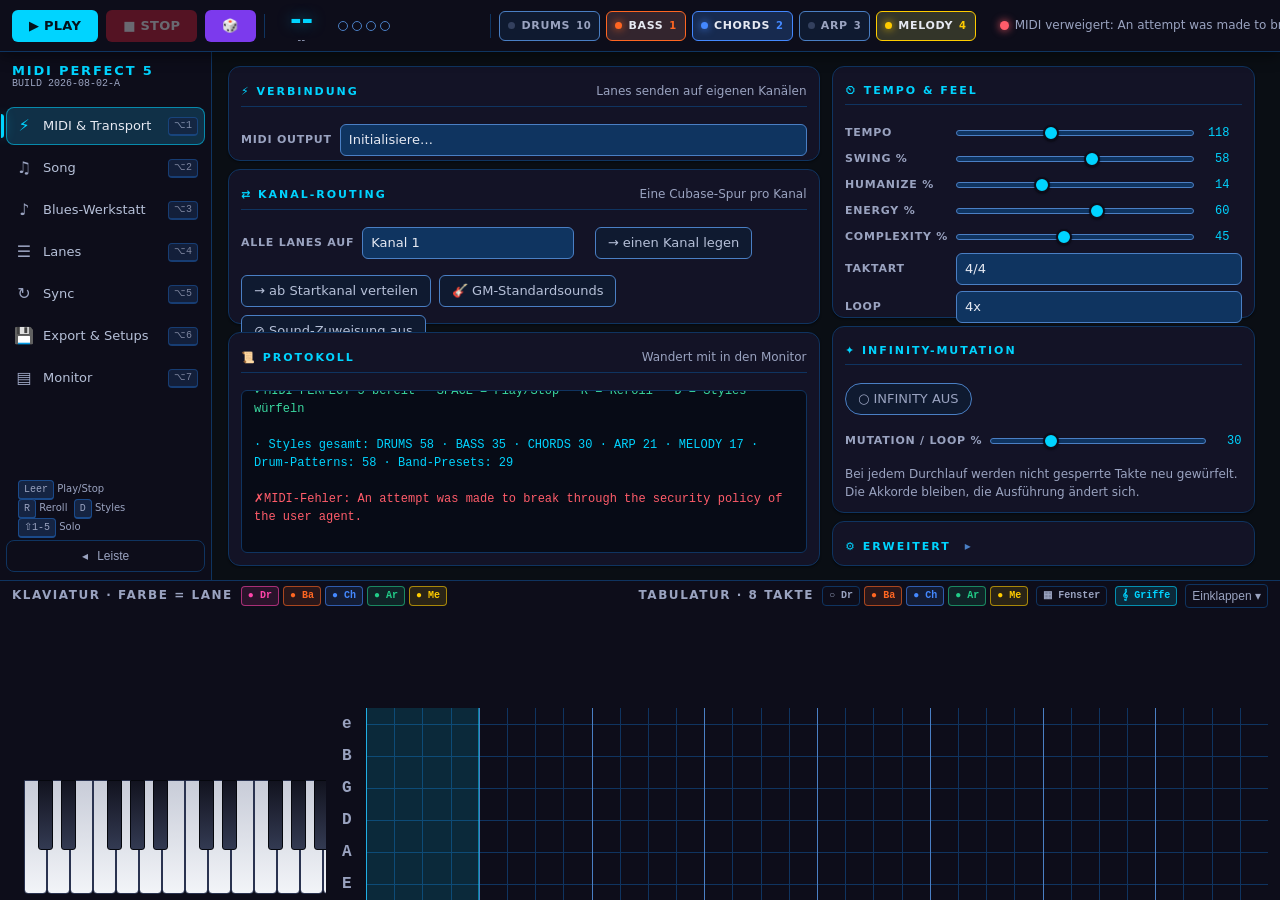
==== commit d6849567: "Tab: Takthinterlegung und Playhead erst ab der obersten Saitenlinie Seit der Dock-Vergroesserung rag" ====
--- a/MIDI PERFECT 5.html
+++ b/MIDI PERFECT 5.html
@@ -1500,7 +1500,7 @@
     linear-gradient(var(--c-border-soft),var(--c-border-soft)) 0 50%/100% 1px no-repeat;
 }
 .tab-cur{
-  position:absolute;inset-block:0;
+  position:absolute;inset-block:26px 0;
   inline-size:calc((100% - 24px)/8);
   inset-inline-start:calc(24px + (100% - 24px)*var(--bar,0)/8);
   background:color-mix(in srgb,var(--c-accent) 14%,transparent);
@@ -1509,7 +1509,7 @@
   transition:inset-inline-start var(--t-fast,.12s) linear;
 }
 .tab-play{
-  position:absolute;inset-block:0;inline-size:2px;
+  position:absolute;inset-block:26px 0;inline-size:2px;
   inset-inline-start:calc(24px + (100% - 24px)*var(--pos,0)/8);
   background:var(--c-accent);
   box-shadow:0 0 6px var(--c-accent);
@@ -1588,6 +1588,8 @@
   grid-template-rows:96px repeat(6,1fr);
   block-size:288px;
 }
+.app:has(#diaTgl[aria-pressed="true"]) .tab-cur,
+.app:has(#diaTgl[aria-pressed="true"]) .tab-play{inset-block-start:96px;}
 .app:has(#diaTgl[aria-pressed="true"]) .tab .tch{
   display:flex;flex-direction:column;align-items:flex-start;justify-content:flex-end;
   line-height:22px;
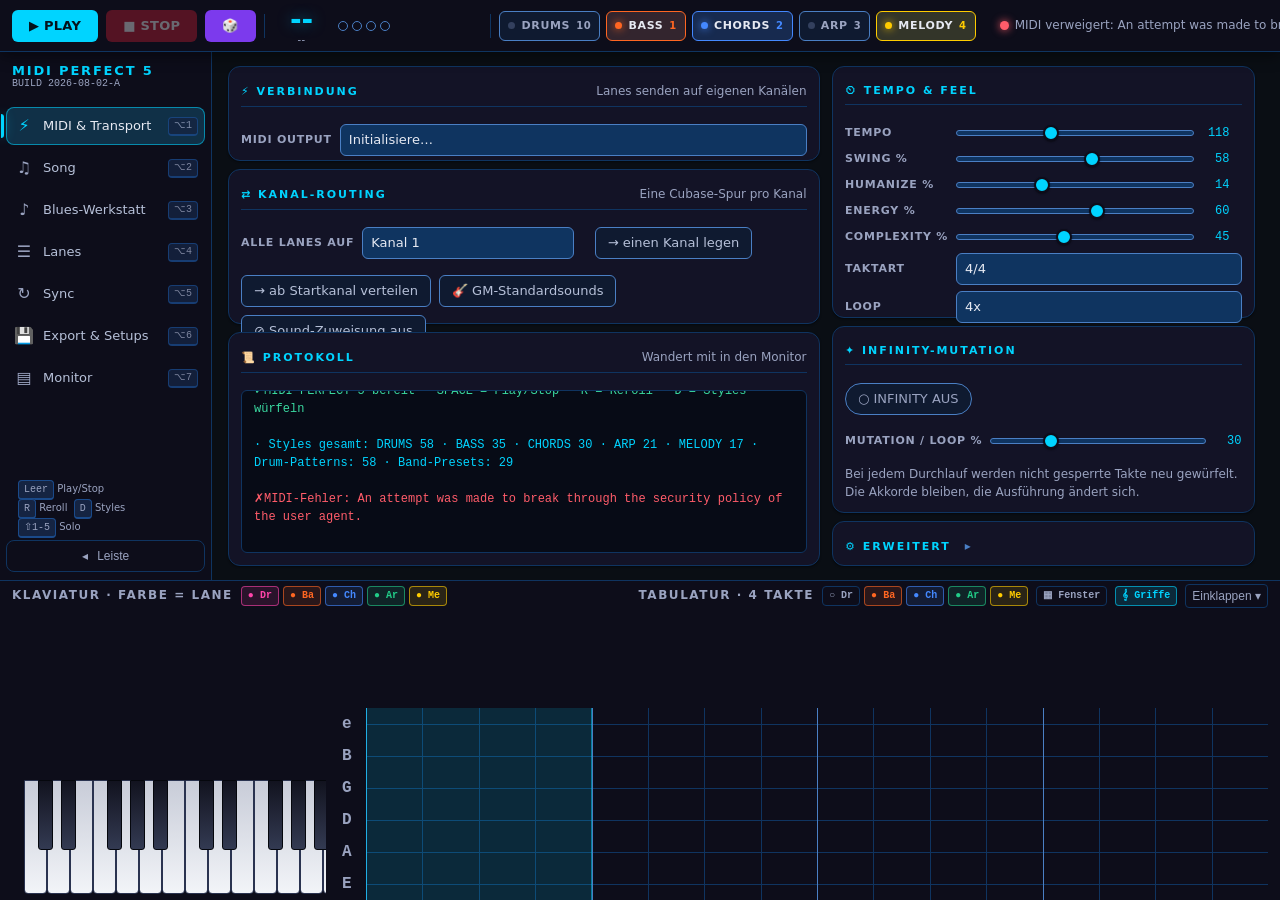
==== commit 91663f3e: "Tab: 4-Takte-Fenster, Lanes teilen sich Zelle und Saite - TABBARS 8 -> 4: doppelt breite Zellen, Bre" ====
--- a/MIDI PERFECT 5.html
+++ b/MIDI PERFECT 5.html
@@ -1474,7 +1474,7 @@
 .vis-chip:hover{border-color:var(--lane);}
 .tab{
   display:grid;
-  grid-template-columns:24px repeat(64,minmax(0,1fr));
+  grid-template-columns:24px repeat(32,minmax(0,1fr));
   position:relative;
   grid-template-rows:26px repeat(6,1fr);
   block-size:196px;
@@ -1501,8 +1501,8 @@
 }
 .tab-cur{
   position:absolute;inset-block:26px 0;
-  inline-size:calc((100% - 24px)/8);
-  inset-inline-start:calc(24px + (100% - 24px)*var(--bar,0)/8);
+  inline-size:calc((100% - 24px)/var(--tbars,4));
+  inset-inline-start:calc(24px + (100% - 24px)*var(--bar,0)/var(--tbars,4));
   background:color-mix(in srgb,var(--c-accent) 14%,transparent);
   border-inline:1px solid color-mix(in srgb,var(--c-accent) 50%,transparent);
   pointer-events:none;
@@ -1510,7 +1510,7 @@
 }
 .tab-play{
   position:absolute;inset-block:26px 0;inline-size:2px;
-  inset-inline-start:calc(24px + (100% - 24px)*var(--pos,0)/8);
+  inset-inline-start:calc(24px + (100% - 24px)*var(--pos,0)/var(--tbars,4));
   background:var(--c-accent);
   box-shadow:0 0 6px var(--c-accent);
   opacity:0;pointer-events:none;
@@ -1519,8 +1519,14 @@
   position:absolute;
   inset-inline-start:var(--fx,50%);inset-block-start:50%;
   transform:translate(-50%,-50%);
-  background:var(--c-rail);padding-inline:3px;font-weight:600;
-}
+  background:var(--c-rail);padding-inline:1px;font-weight:600;
+  letter-spacing:-0.02em;
+}
+/* Am Taktwechsel auseinanderhalten: eine 1 am Taktende neben einer 0 auf
+   der folgenden Eins las sich als "10". Erste und letzte Zelle eines Takts
+   klemmen die Zeitposition von der Taktlinie weg. */
+.tab .tc.tbar b{inset-inline-start:max(16%,var(--fx,50%));}
+.tab .tc.tlast b{inset-inline-start:min(72%,var(--fx,50%));}
 .vis-mode{
   min-block-size:20px;padding-inline:6px;
   border:1px solid var(--c-border-soft);
@@ -2528,9 +2534,9 @@
     <span class="hint">Klaviatur &middot; Farbe = Lane</span>
     <span class="vis-chips" id="pianoChips" role="group" aria-label="Lanes in der Klaviatur"></span>
     <span class="transport-spacer"></span>
-    <span class="hint">Tabulatur &middot; 8 Takte</span>
+    <span class="hint">Tabulatur &middot; 4 Takte</span>
     <span class="vis-chips" id="tabChips" role="group" aria-label="Lanes in der Tabulatur"></span>
-    <button class="vis-mode" id="tabModeTgl" aria-pressed="false" title="Tab-Modus: 8-Takte-Fenster oder synchron scrollen (laufender Takt in der Mitte)">&#9638; Fenster</button>
+    <button class="vis-mode" id="tabModeTgl" aria-pressed="false" title="Tab-Modus: 4-Takte-Fenster oder synchron scrollen (laufender Takt links, 2 Takte Vorschau)">&#9638; Fenster</button>
     <button class="vis-mode" id="diaTgl" aria-pressed="true" title="Griffbilder &uuml;ber der Tabulatur ein-/ausblenden">&#119070; Griffe</button>
     <button class="piano-toggle" aria-expanded="true">Einklappen</button>
   </div>
@@ -2601,6 +2607,8 @@
 'Energy = Dichte/Drive · Complexity = Harmonik/Chromatik':'Energy = density/drive · complexity = harmony/chromaticism',
 '∞ Infinite':'∞ Infinite','● INFINITY OFF':'● INFINITY OFF','● INFINITY ON':'● INFINITY ON',
 'Mutation / Loop %':'Mutation / loop %',
+'Tab-Modus: 4-Takte-Fenster oder synchron scrollen (laufender Takt links, 2 Takte Vorschau)':
+'Tab mode: 4-bar window or synced scrolling (current bar on the left, 2 bars preview)',
 'Bei jedem Loop-Durchlauf mutieren nicht gesperrte Takte. Gesperrte Lanes und Takte bleiben eingefroren.':
  'Unlocked bars mutate on every loop pass. Locked lanes and bars stay frozen.',
 /* --- Blues-Werkstatt ------------------------------------------ */
@@ -7306,7 +7314,7 @@
    MP3TAB-Haken im Scheduler, zeitgenau zum hörbaren Note-On. */
 var pianoOn=[1,1,1,1,1], tabOn=[0,1,1,1,1];      // Drums im Tab per Default aus
 var TABSTR=[64,59,55,50,45,40], TABNAM=['e','B','G','D','A','E'], LANEAB=['Dr','Ba','Ch','Ar','Me'];
-var TABBARS=8, TABCPB=8;                          // 8 Takte, Achtel-Raster (je Taktart)
+var TABBARS=4, TABCPB=8, TABMID=1;                // 4 Takte (breitere Zellen), Achtel-Raster; Scroll: 1 zurueck + 2 voraus
 function tabMeterCells(){ return Math.max(4,Math.round((window.BAR||1920)/240)); }
 function buildTab(){
   var t=el('tab'); if(!t)return;
@@ -7314,11 +7322,12 @@
   var bc=(window.METER&&window.METER.id==='6/8')?3:2;   // Zellen pro Zaehlzeit
   var h='',n=TABBARS*TABCPB,c;
   t.style.gridTemplateColumns='24px repeat('+n+',minmax(0,1fr))';
+  t.style.setProperty('--tbars',TABBARS);
   h+='<span class="ts"></span>';
   for(c=0;c<n;c++)h+='<span class="tch" id="tabh-'+c+'"></span>';
   for(var s=0;s<6;s++){
     h+='<span class="ts">'+TABNAM[s]+'</span>';
-    for(var c=0;c<n;c++)h+='<span class="tc'+(c%TABCPB===0?' tbar':(c%bc===0?' tbeat':''))+'" id="tab-'+s+'-'+c+'"></span>';
+    for(var c=0;c<n;c++)h+='<span class="tc'+(c%TABCPB===0?' tbar':((c+1)%TABCPB===0?' tlast':(c%bc===0?' tbeat':'')))+'" id="tab-'+s+'-'+c+'"></span>';
   }
   h+='<div class="tab-cur" aria-hidden="true"></div>';
   h+='<div class="tab-play" id="tabPlay" aria-hidden="true"></div>';
@@ -7337,8 +7346,9 @@
   e2.appendChild(b); e2.classList.add('has');
 }
 var tabWin=-1, tabBar=-1, tabMode='win', diaOn=true;
-/* Zwei Modi: 'win' fuellt das 8-Takte-Fenster, 'scroll' schiebt pro Takt nach
-   links (laufender Takt fest in der Mitte). Beide zeichnen eine VORSCHAU aus
+/* Zwei Modi: 'win' fuellt das 4-Takte-Fenster, 'scroll' schiebt pro Takt nach
+   links (laufender Takt fest auf Position TABMID, 2 Takte Vorschau rechts).
+   Beide zeichnen eine VORSCHAU aus
    den bereits generierten Loop-Events (sched.ev): kommende Noten stehen
    gedimmt im Raster und werden beim echten Note-On fest. Geplantes, das nicht
    gespielt wird (Lane aus), bleibt gedimmt stehen. */
@@ -7359,12 +7369,34 @@
 }
 function tabPut(s,c,txt,li,pre,frac){
   var e2=el('tab-'+s+'-'+c); if(!e2)return;
+  var fx=Math.max(0,Math.min(1,frac||0))*100, kids=e2.children, i, ox;
+  /* Unisono aus mehreren Lanes (z. B. Bass-Grundton + Akkord-Grundton):
+     dieselbe Zahl zur selben Zeit nur EINMAL zeigen. Kommt die echte Note
+     auf eine gedimmte Vorschau-Zahl, wird sie dabei fest gemacht. */
+  for(i=0;i<kids.length;i++){
+    ox=parseFloat(kids[i].style.getPropertyValue('--fx'))||0;
+    if(kids[i].textContent===txt&&Math.abs(ox-fx)<6){
+      if(!pre&&kids[i].className==='pre')kids[i].className='';
+      return;
+    }
+  }
+  /* Verschiedene Zahlen zur selben Zeit in derselben Zelle: nebeneinander
+     auffaechern statt uebereinander drucken - alle Spuren bleiben lesbar. */
+  var moved=true, guard=0;
+  while(moved&&guard++<8){
+    moved=false;
+    for(i=0;i<kids.length;i++){
+      ox=parseFloat(kids[i].style.getPropertyValue('--fx'))||0;
+      if(Math.abs(ox-fx)<28){fx=ox+34;moved=true;}
+    }
+  }
+  if(fx>100)fx=100;
   var b=document.createElement('b');
   b.textContent=txt; b.style.color=window.LANES[li].color;
   b.setAttribute('data-li',li); if(pre)b.className='pre';
   /* Echte Zeitposition statt Zellenmitte: Shuffle-Achtel und 12/8-Feel
      stehen damit dort, wo sie klingen. */
-  b.style.setProperty('--fx',(Math.max(0,Math.min(1,frac||0))*100)+'%');
+  b.style.setProperty('--fx',fx+'%');
   e2.appendChild(b); e2.classList.add('has');
 }
 /* Lagen-Heuristik: Die Saitenwahl orientiert sich an der LAGE des aktuellen
@@ -7378,7 +7410,7 @@
   var base=pickShape(e.root,e.type).base;
   return base>0?base:3;                       // offene Form: um den 3. Bund spielen
 }
-function tabMap(m,col,P){
+function tabMap(m,col,P,li){
   var n=m; while(n<40)n+=12; while(n>79)n-=12;
   if(P==null)P=3;
   var best=null,bestCost=1e9;
@@ -7389,7 +7421,16 @@
     if(f===0)cost=Math.min(cost,2.5);          // offene Saite bleibt idiomatisch erlaubt
     if(f>0&&(f<P-1||f>P+4))cost+=1.5;          // ausserhalb des Vier-Bund-Fensters
     var c2=el('tab-'+s+'-'+col);
-    if(c2&&c2.childElementCount)cost+=(c2.childElementCount<3?8:1000);
+    if(c2&&c2.childElementCount){
+      /* Nur die EIGENE Lane blockiert eine Saite (ein Akkordgriff spreizt
+         sich weiter ueber die Saiten). Fremde Lanes verdraengen die Zahl
+         NICHT mehr auf einen falschen Bund - beide Spuren teilen sich die
+         natuerliche Saite und ruecken in der Zelle zusammen. */
+      var own=0,kk;
+      for(kk=0;kk<c2.children.length;kk++)
+        if(c2.children[kk].getAttribute('data-li')===String(li))own++;
+      cost+=own?(own<3?8:1000):0.4;
+    }
     if(cost<bestCost){bestCost=cost;best=[f,s];}
   }
   return (bestCost<1000)?best:null;
@@ -7400,7 +7441,7 @@
     if(dd&&dd.childElementCount<3)tabPut(5,col,'\u00d7',li,pre,frac);
     return;
   }
-  var hit=tabMap(m,col,P);
+  var hit=tabMap(m,col,P,li);
   if(hit)tabPut(hit[1],col,String(hit[0]),li,pre,frac);
 }
 /* Beim echten Note-On die gedimmte Vorschau-Zahl fest machen. */
@@ -7479,7 +7520,7 @@
           var BARt=window.BAR||1920;
           var bar=Math.floor(t/BARt), frac=(t-bar*BARt)/BARt;
           if(bar!==tabBar)tabEnterBar(bar);
-          p=(tabMode==='scroll')?4+frac:(bar%TABBARS)+frac;
+          p=(tabMode==='scroll')?TABMID+frac:(bar%TABBARS)+frac;
         }
       }
     }
@@ -7517,7 +7558,7 @@
     if(tabMode==='scroll'){
       var d=bar-tabBar, lb=tabLoopBars();
       if(lb){d=((d%lb)+lb)%lb; if(d>lb/2)d-=lb;}  // minimale signierte Distanz (Loop-Wrap)
-      var bc2=4+d;
+      var bc2=TABMID+d;
       if(bc2<0||bc2>=TABBARS)return;
       col=bc2*TABCPB+sub;
     }else{
@@ -7540,8 +7581,8 @@
       else if(d<0)clearTab();                     // echter Ruecksprung (Locate): neu aufbauen
     }
     tabBar=bar;
-    if(tt)tt.style.setProperty('--bar',4);
-    tabPreview(bar,4,4);
+    if(tt)tt.style.setProperty('--bar',TABMID);
+    tabPreview(bar,TABMID,TABBARS-TABMID);
     tabRenderChords();
   }else{
     var win=Math.floor(bar/TABBARS);
@@ -7563,7 +7604,7 @@
   return gb[bar]||null;
 }
 function tabRenderChords(){
-  var startBar=(tabMode==='scroll')?tabBar-4:(tabWin<0?0:tabWin*TABBARS);
+  var startBar=(tabMode==='scroll')?tabBar-TABMID:(tabWin<0?0:tabWin*TABBARS);
   for(var k=0;k<TABBARS;k++){
     var cell=el('tabh-'+(k*TABCPB)); if(!cell)continue;
     var bar=startBar+k, e=chordBar(bar), name='';
